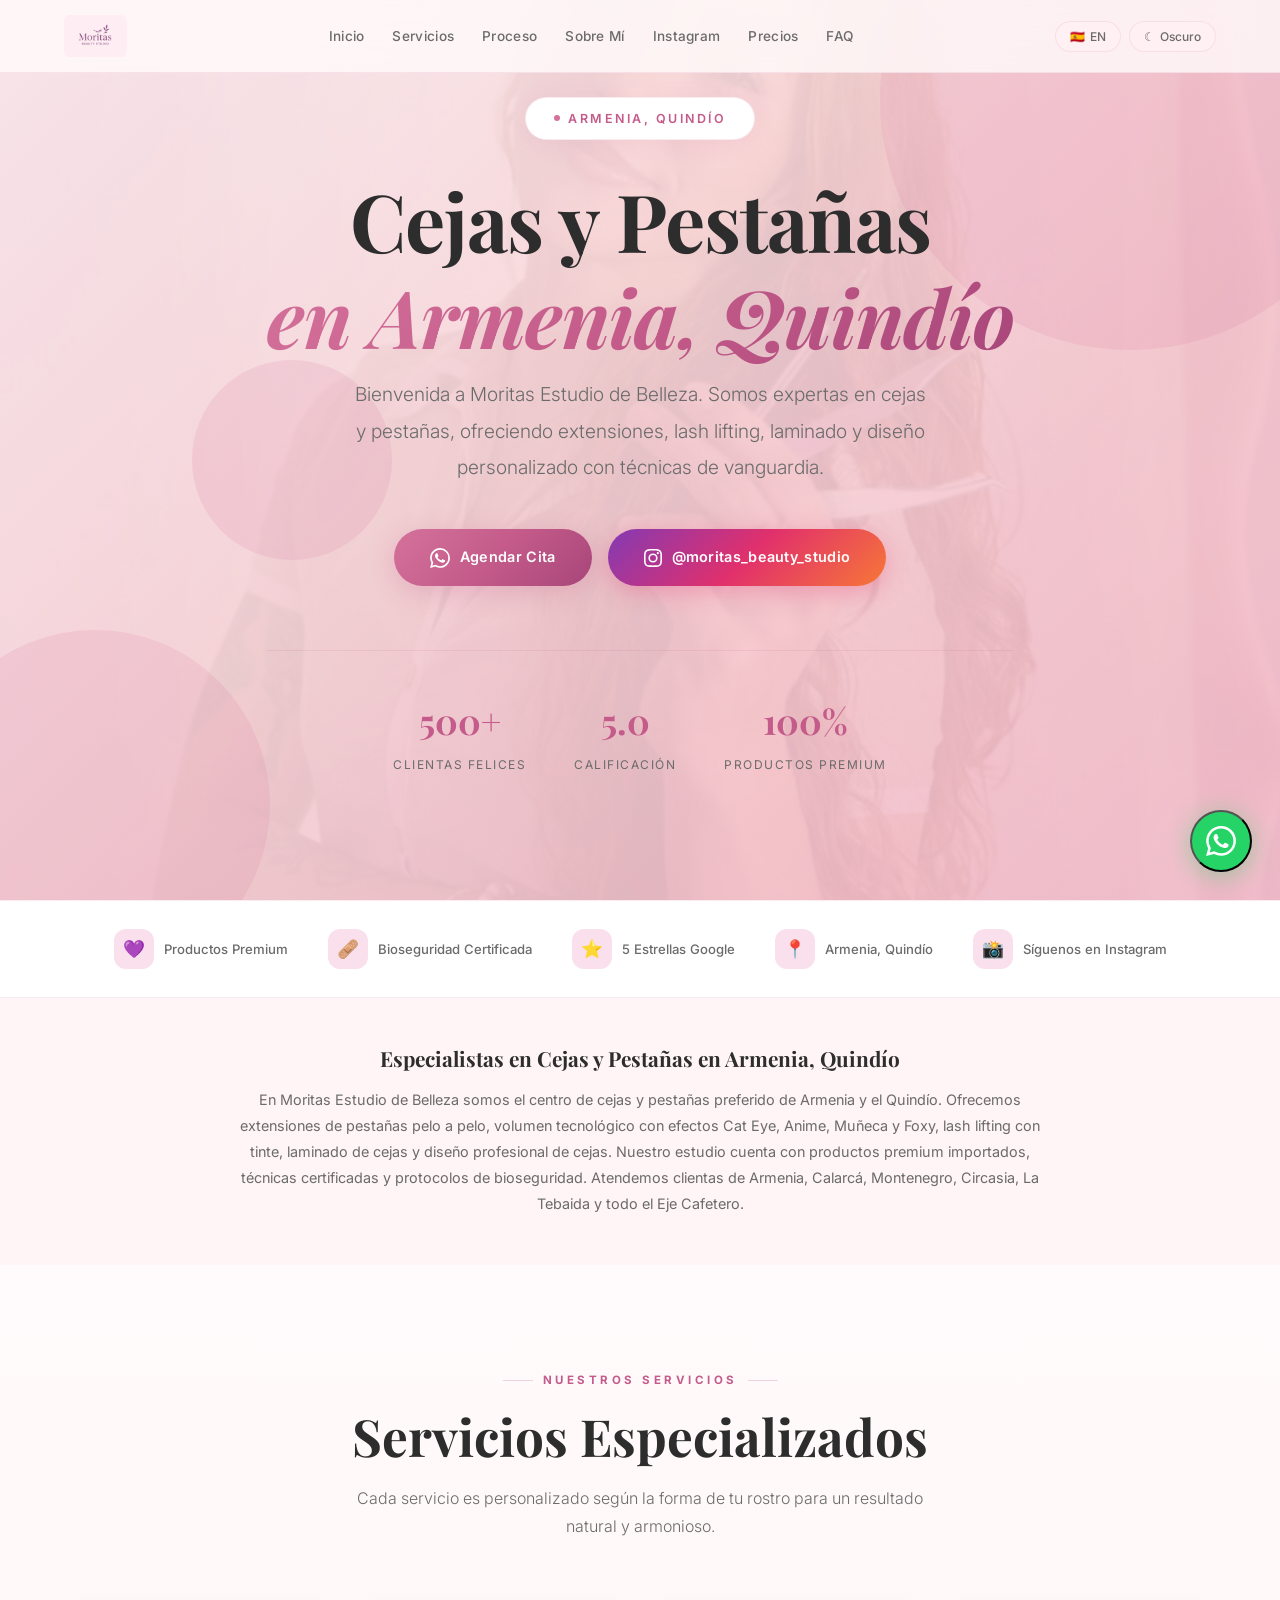
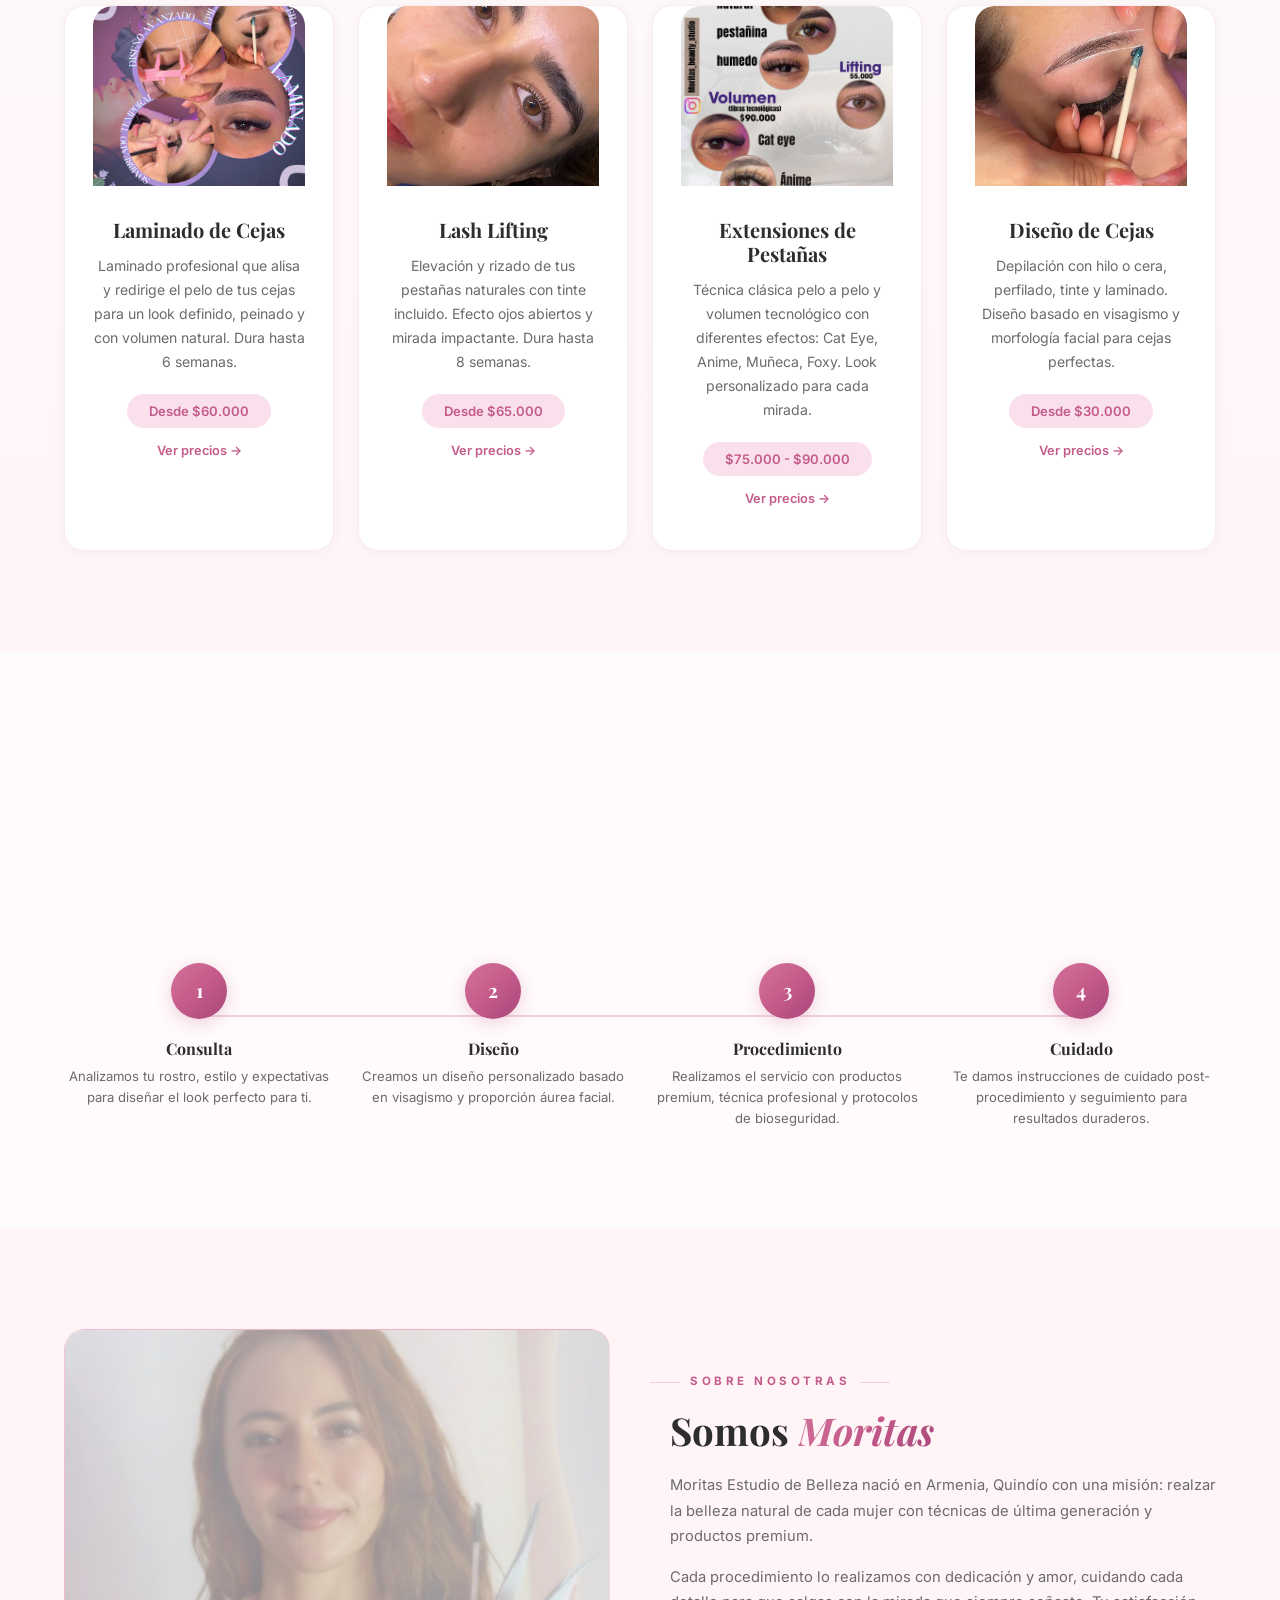
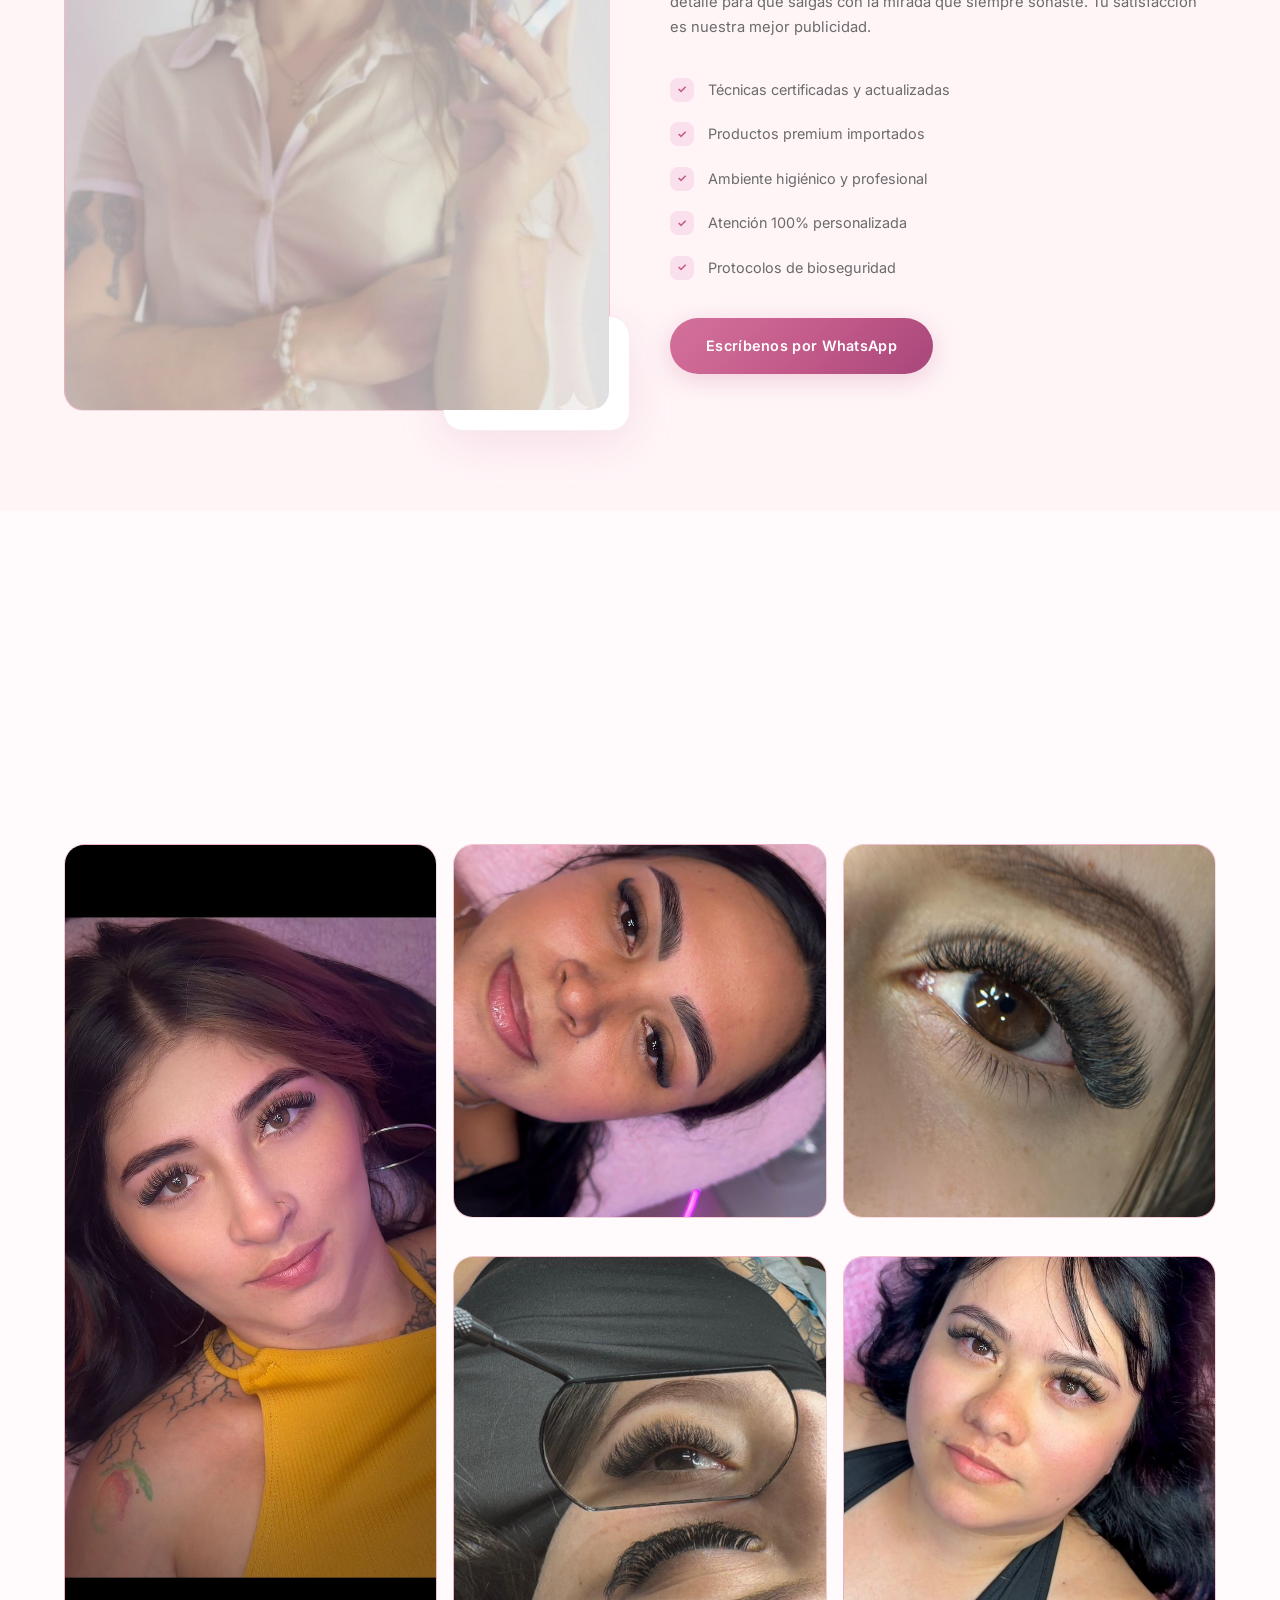
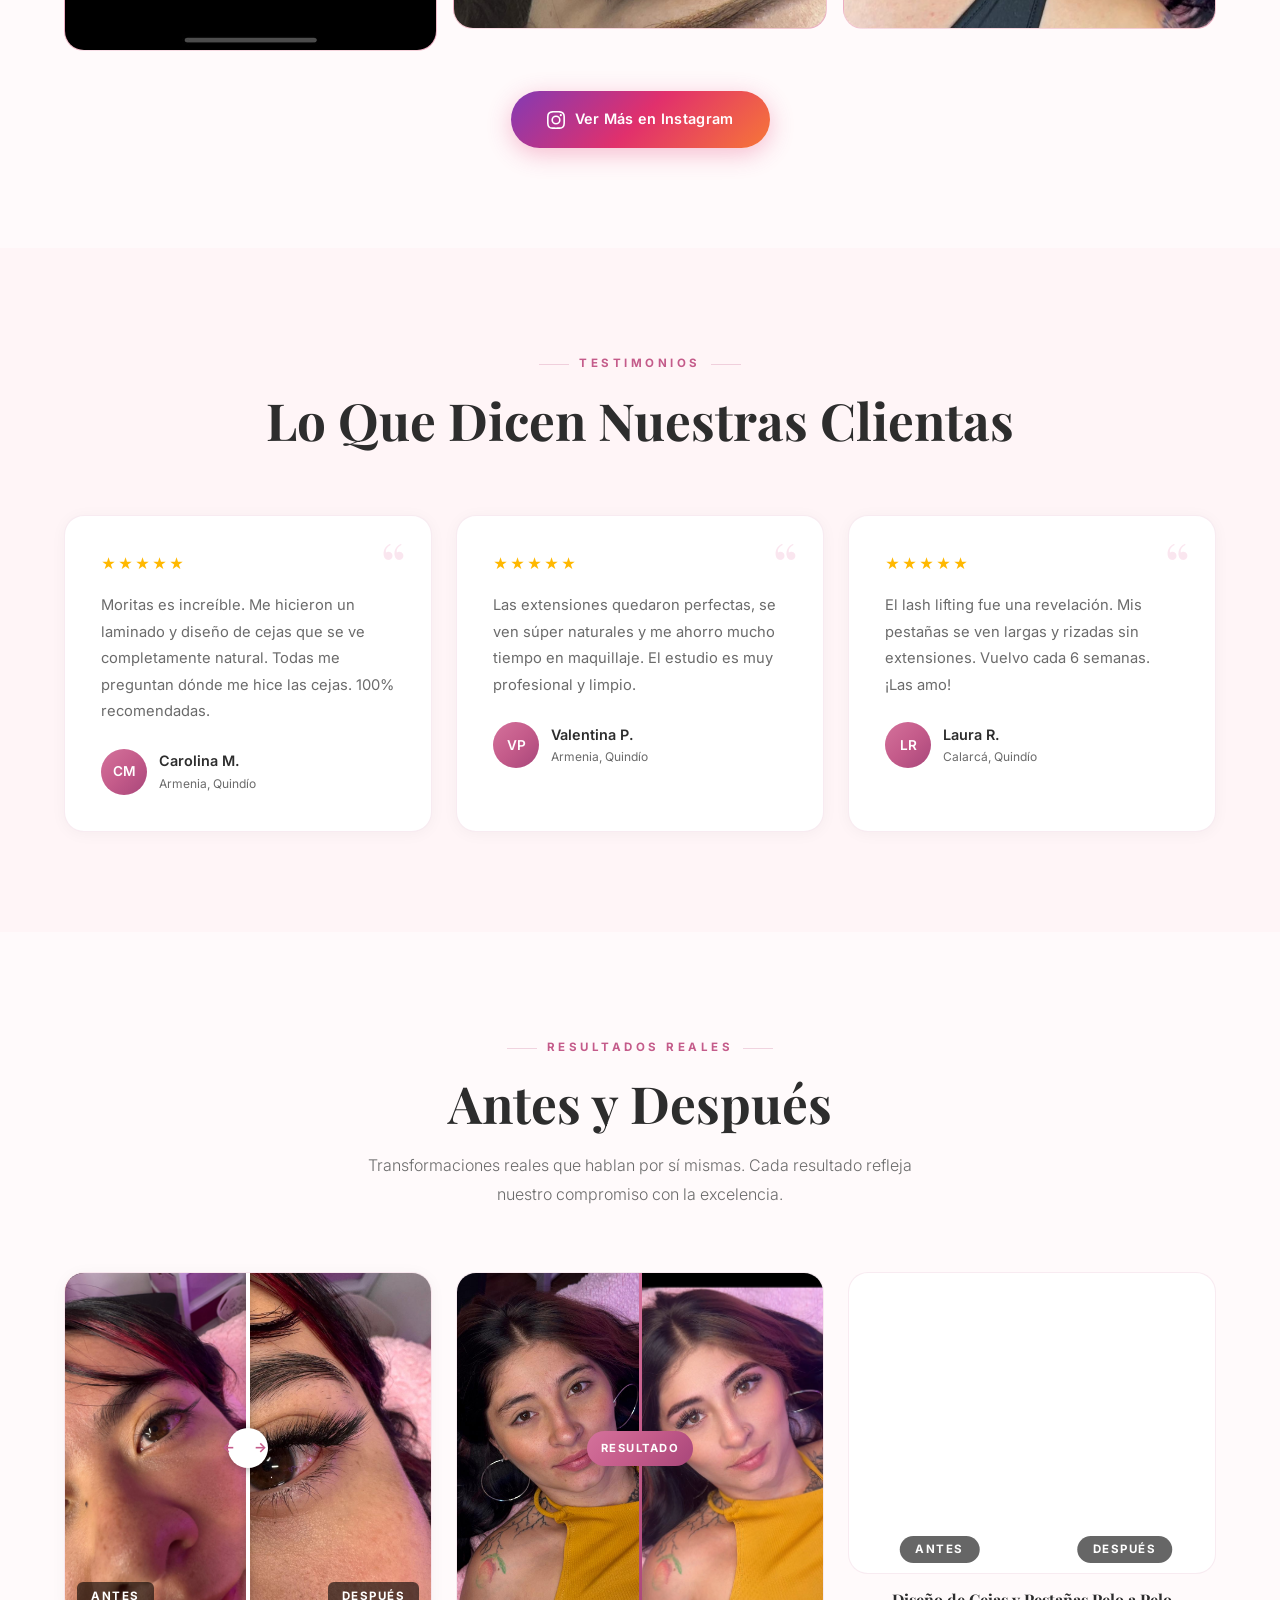
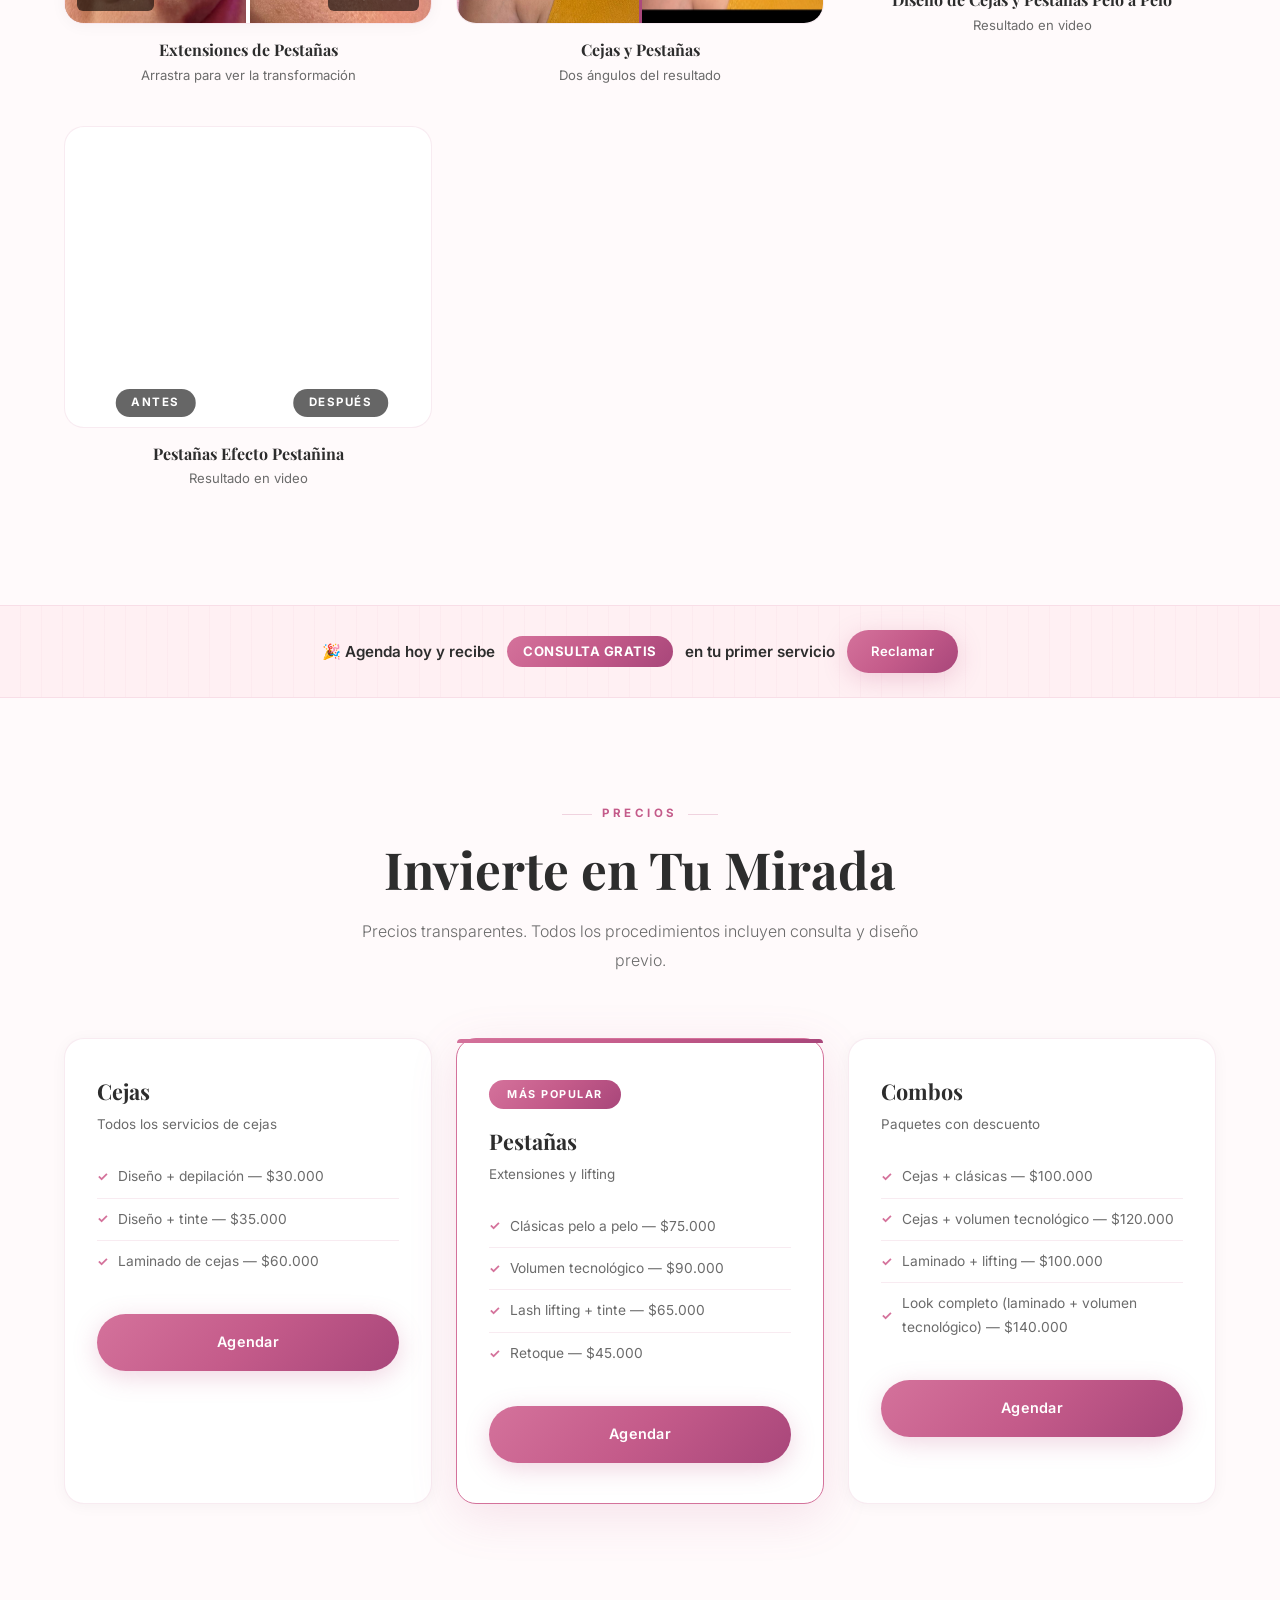
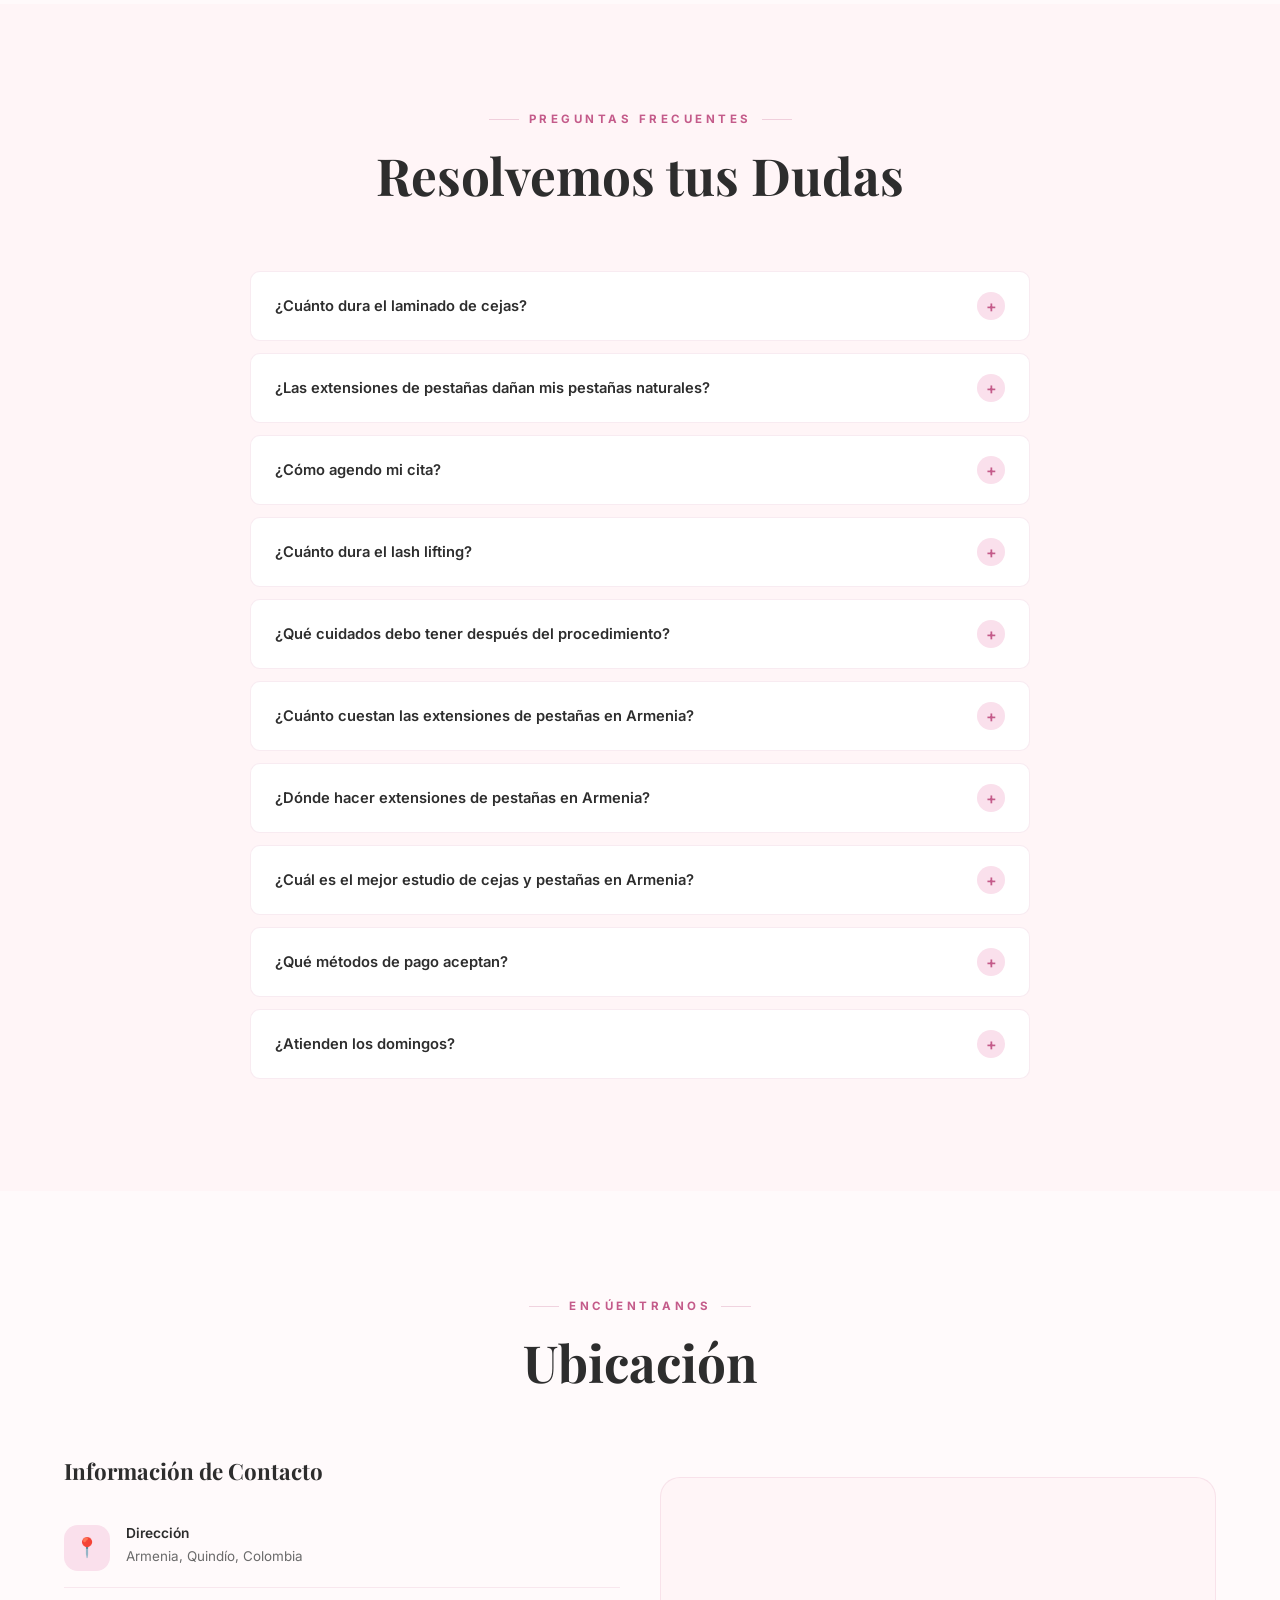
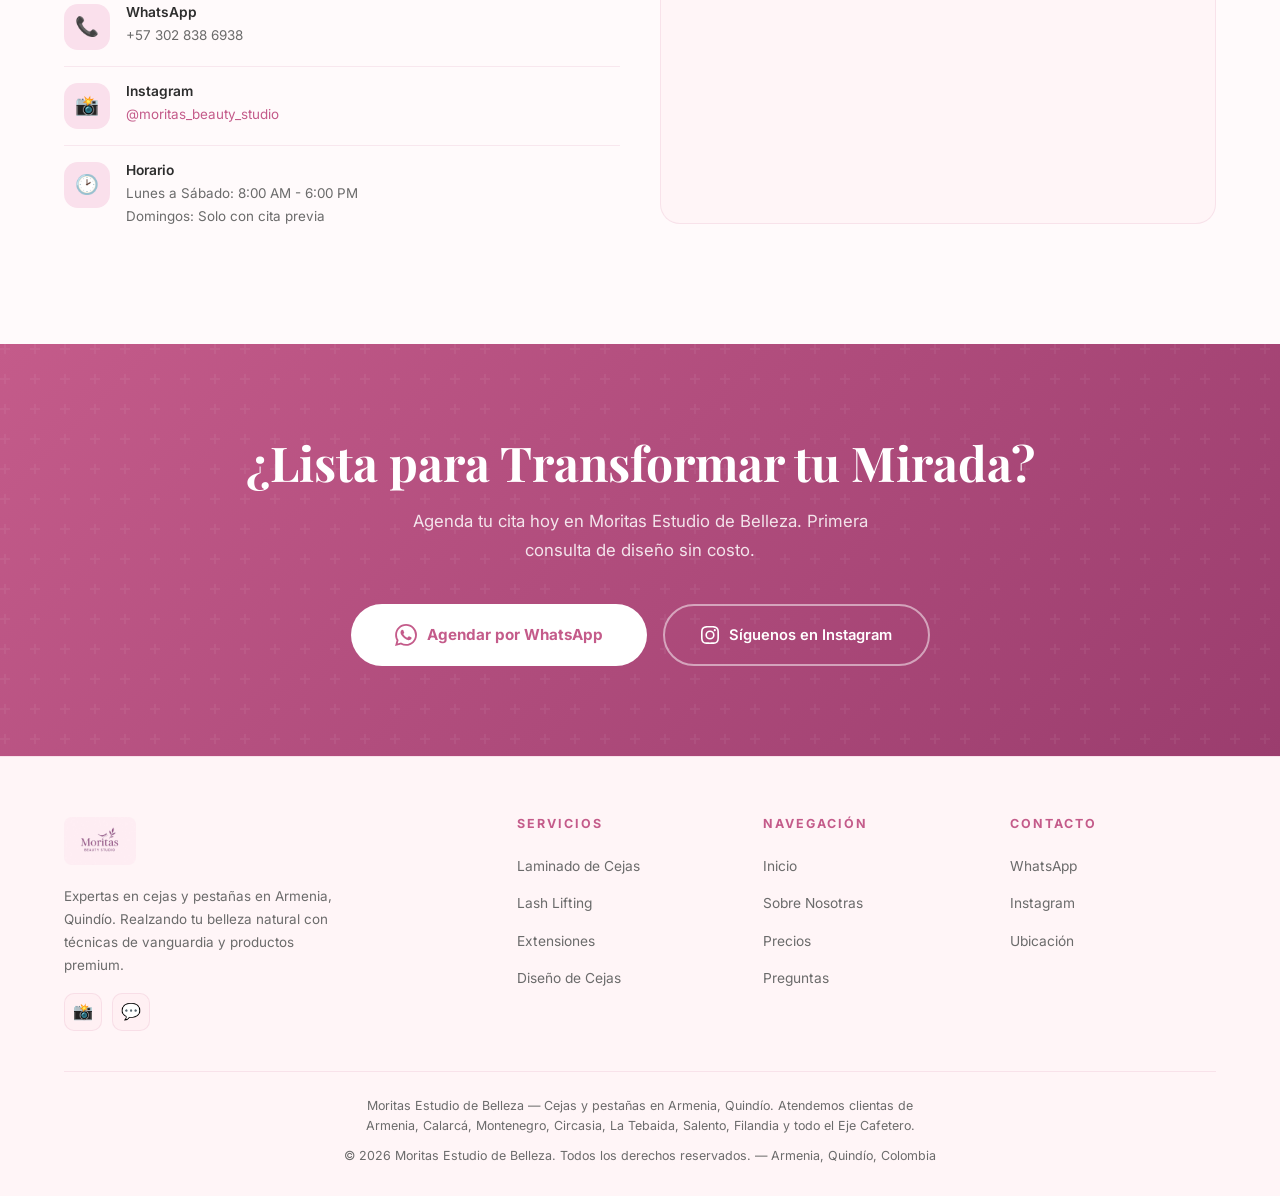
==== index.html @ f81112d2 "Full page review: fix bugs, performance and expand SEO - Fix swapped before/after alt texts on slide" ====
<!DOCTYPE html>
<html lang="es" data-theme="light">
<head>
    <meta charset="UTF-8">
    <meta name="viewport" content="width=device-width, initial-scale=1.0">
    <meta name="google-site-verification" content="nYdPh5mHNlrf-cCpG14ckpaFvFRKJRN8YDQy0dtAckk">
    <title>Cejas y Pestañas en Armenia, Quindío | Extensiones, Lash Lifting y Laminado | Moritas Estudio de Belleza</title>
    <meta name="description" content="Extensiones de pestañas pelo a pelo, volumen tecnológico, lash lifting, laminado y diseño de cejas en Armenia, Quindío. Moritas Estudio de Belleza: productos premium, bioseguridad certificada y 5 estrellas en Google. Agenda tu cita por WhatsApp +57 302 838 6938.">
    <meta name="keywords" content="moritas beauty studio, moritas estudio de belleza, moritas_beauty_studio, cejas Armenia, pestanas Armenia, laminado cejas Armenia, laminado cejas Armenia Quindio, extensiones pestanas Armenia, extensiones de pestanas Armenia Quindio, lash lifting Armenia, lash lifting Quindio, diseno de cejas Armenia, diseno cejas Quindio, laminado de cejas Armenia, volumen tecnologico Armenia, pestanas pelo a pelo Armenia, pestanas cat eye Armenia, pestanas anime Armenia, pestanas efecto pestanina Armenia, mejor centro de cejas Armenia, mejor estudio pestanas Armenia, cejas y pestanas cerca de mi Armenia, precio extensiones pestanas Armenia, precio lash lifting Armenia, pestanas naturales Armenia, depilacion cejas hilo Armenia, tinte cejas Armenia, perfilado cejas Armenia, estudio de belleza Armenia Quindio Colombia, cejas y pestanas Armenia Colombia, cejas pestanas Quindio, beauty studio Armenia Quindio, pestanas Calarca, cejas Montenegro Quindio, extensiones pestanas Eje Cafetero">
    <meta name="author" content="Moritas Estudio de Belleza">
    <meta name="robots" content="index, follow, max-snippet:-1, max-image-preview:large, max-video-preview:-1">
    <meta name="geo.region" content="CO-QUI">
    <meta name="geo.placename" content="Armenia, Quindio">
    <meta name="geo.position" content="4.5339;-75.6811">
    <meta name="ICBM" content="4.5339, -75.6811">
    <meta name="language" content="Spanish">
    <meta name="revisit-after" content="7 days">
    <meta name="rating" content="general">
    <meta name="theme-color" content="#C45B8A">
    <link rel="canonical" href="https://cejasypestanasarmenia.com/">
    <link rel="alternate" hreflang="es" href="https://cejasypestanasarmenia.com/">
    <link rel="alternate" hreflang="x-default" href="https://cejasypestanasarmenia.com/">
    <link rel="apple-touch-icon" href="images/logo.jpeg">

    <!-- Open Graph -->
    <meta property="og:title" content="Cejas y Pestañas en Armenia, Quindío | Moritas Estudio de Belleza">
    <meta property="og:description" content="Especialistas en extensiones de pestañas, lash lifting, laminado y diseño de cejas en Armenia, Quindío. Productos premium y bioseguridad certificada. Agenda tu cita hoy.">
    <meta property="og:type" content="website">
    <meta property="og:locale" content="es_CO">
    <meta property="og:locale:alternate" content="en_US">
    <meta property="og:url" content="https://cejasypestanasarmenia.com/">
    <meta property="og:site_name" content="Moritas Estudio de Belleza">
    <meta property="og:image" content="https://cejasypestanasarmenia.com/images/logo.jpeg">
    <meta property="og:image:width" content="1536">
    <meta property="og:image:height" content="1024">
    <meta property="og:image:alt" content="Moritas Estudio de Belleza - Cejas y Pestanas en Armenia Quindio">

    <!-- Twitter Card -->
    <meta name="twitter:card" content="summary_large_image">
    <meta name="twitter:title" content="Cejas y Pestañas en Armenia, Quindío | Moritas Estudio de Belleza">
    <meta name="twitter:description" content="Extensiones de pestañas, lash lifting, laminado y diseño de cejas en Armenia, Quindío.">
    <meta name="twitter:image" content="https://cejasypestanasarmenia.com/images/logo.jpeg">

    <!-- Schema.org Local Business - Enhanced -->
    <script type="application/ld+json">
    {
        "@context": "https://schema.org",
        "@type": "BeautySalon",
        "@id": "https://cejasypestanasarmenia.com/#business",
        "name": "Moritas Estudio de Belleza",
        "alternateName": "Moritas Beauty Studio",
        "description": "Especialistas en extensiones de pestanas, lash lifting, laminado y diseno de cejas en Armenia, Quindio. Productos premium y bioseguridad certificada.",
        "url": "https://cejasypestanasarmenia.com/",
        "telephone": "+573028386938",
        "image": "https://cejasypestanasarmenia.com/images/logo.jpeg",
        "address": {
            "@type": "PostalAddress",
            "addressLocality": "Armenia",
            "addressRegion": "Quindio",
            "addressCountry": "CO",
            "postalCode": "630001"
        },
        "geo": {
            "@type": "GeoCoordinates",
            "latitude": "4.5339",
            "longitude": "-75.6811"
        },
        "areaServed": [
            {"@type": "City", "name": "Armenia", "containedInPlace": {"@type": "AdministrativeArea", "name": "Quindio"}},
            {"@type": "City", "name": "Calarca"},
            {"@type": "City", "name": "Montenegro"},
            {"@type": "City", "name": "Circasia"},
            {"@type": "City", "name": "La Tebaida"},
            {"@type": "City", "name": "Salento"},
            {"@type": "City", "name": "Filandia"},
            {"@type": "City", "name": "Quimbaya"},
            {"@type": "City", "name": "Buenavista"},
            {"@type": "City", "name": "Cordoba"},
            {"@type": "City", "name": "Pereira"},
            {"@type": "AdministrativeArea", "name": "Quindio"},
            {"@type": "AdministrativeArea", "name": "Eje Cafetero"}
        ],
        "priceRange": "$$",
        "currenciesAccepted": "COP",
        "paymentAccepted": "Cash, Nequi, Daviplata, Bank Transfer",
        "openingHours": ["Mo-Sa 08:00-18:00"],
        "openingHoursSpecification": [
            {
                "@type": "OpeningHoursSpecification",
                "dayOfWeek": ["Monday","Tuesday","Wednesday","Thursday","Friday","Saturday"],
                "opens": "08:00",
                "closes": "18:00"
            },
            {
                "@type": "OpeningHoursSpecification",
                "dayOfWeek": "Sunday",
                "opens": "00:00",
                "closes": "00:00",
                "description": "Solo con cita previa"
            }
        ],
        "sameAs": [
            "https://www.instagram.com/moritas_beauty_studio",
            "https://wa.me/573028386938"
        ],
        "hasOfferCatalog": {
            "@type": "OfferCatalog",
            "name": "Servicios de Cejas y Pestanas",
            "itemListElement": [
                {
                    "@type": "Offer",
                    "itemOffered": {
                        "@type": "Service",
                        "name": "Laminado de Cejas",
                        "description": "Laminado profesional de cejas para un look definido y natural"
                    },
                    "priceCurrency": "COP",
                    "price": "60000"
                },
                {
                    "@type": "Offer",
                    "itemOffered": {
                        "@type": "Service",
                        "name": "Extensiones de Pestanas Clasicas",
                        "description": "Extensiones pelo a pelo tecnica clasica"
                    },
                    "priceCurrency": "COP",
                    "price": "75000"
                },
                {
                    "@type": "Offer",
                    "itemOffered": {
                        "@type": "Service",
                        "name": "Lash Lifting",
                        "description": "Elevacion y rizado de pestanas naturales con tinte incluido"
                    },
                    "priceCurrency": "COP",
                    "price": "65000"
                },
                {
                    "@type": "Offer",
                    "itemOffered": {
                        "@type": "Service",
                        "name": "Diseno de Cejas",
                        "description": "Depilacion, perfilado, tinte y laminado de cejas"
                    },
                    "priceCurrency": "COP",
                    "price": "30000"
                },
                {
                    "@type": "Offer",
                    "itemOffered": {
                        "@type": "Service",
                        "name": "Volumen Tecnologico",
                        "description": "Extensiones de pestanas con fibras tecnologicas, efectos Cat Eye, Anime, Muneca, Foxy"
                    },
                    "priceCurrency": "COP",
                    "price": "90000"
                }
            ]
        },
        "aggregateRating": {
            "@type": "AggregateRating",
            "ratingValue": "5.0",
            "bestRating": "5",
            "worstRating": "1",
            "ratingCount": "87"
        },
        "review": [
            {
                "@type": "Review",
                "author": {"@type": "Person", "name": "Carolina M."},
                "reviewRating": {"@type": "Rating", "ratingValue": "5", "bestRating": "5"},
                "reviewBody": "Moritas es increible. Me hicieron un laminado y diseno de cejas que se ve completamente natural. Todas me preguntan donde me hice las cejas. 100% recomendadas.",
                "datePublished": "2026-03-15"
            },
            {
                "@type": "Review",
                "author": {"@type": "Person", "name": "Valentina P."},
                "reviewRating": {"@type": "Rating", "ratingValue": "5", "bestRating": "5"},
                "reviewBody": "Las extensiones quedaron perfectas, se ven super naturales y me ahorro mucho tiempo en maquillaje. El estudio es muy profesional y limpio.",
                "datePublished": "2026-03-02"
            },
            {
                "@type": "Review",
                "author": {"@type": "Person", "name": "Laura R."},
                "reviewRating": {"@type": "Rating", "ratingValue": "5", "bestRating": "5"},
                "reviewBody": "El lash lifting fue una revelacion. Mis pestanas se ven largas y rizadas sin extensiones. Vuelvo cada 6 semanas. Las amo!",
                "datePublished": "2026-02-20"
            }
        ]
    }
    </script>

    <!-- FAQ Schema -->
    <script type="application/ld+json">
    {
        "@context": "https://schema.org",
        "@type": "FAQPage",
        "mainEntity": [
            {
                "@type": "Question",
                "name": "Cuanto dura el laminado de cejas?",
                "acceptedAnswer": {
                    "@type": "Answer",
                    "text": "El laminado de cejas dura entre 4 y 6 semanas dependiendo de tu tipo de piel y cuidados. Es ideal para lograr cejas definidas, peinadas y con volumen natural."
                }
            },
            {
                "@type": "Question",
                "name": "Las extensiones de pestanas danan mis pestanas naturales?",
                "acceptedAnswer": {
                    "@type": "Answer",
                    "text": "No, cuando son aplicadas por una profesional con la tecnica correcta y productos de calidad, las extensiones no danan tus pestanas naturales. En Moritas usamos adhesivos premium y fibras livianas."
                }
            },
            {
                "@type": "Question",
                "name": "Como agendo mi cita en Moritas Estudio de Belleza?",
                "acceptedAnswer": {
                    "@type": "Answer",
                    "text": "Puedes agendar tu cita escribiendonos por WhatsApp al +57 302 838 6938 o a traves de nuestro Instagram @moritas_beauty_studio. Respondemos rapidamente y te confirmamos disponibilidad."
                }
            },
            {
                "@type": "Question",
                "name": "Cuanto dura el lash lifting?",
                "acceptedAnswer": {
                    "@type": "Answer",
                    "text": "El lash lifting dura entre 6 y 8 semanas. Es ideal si prefieres un look natural sin extensiones. Incluye tinte de pestanas para un resultado mas impactante."
                }
            },
            {
                "@type": "Question",
                "name": "Que cuidados debo tener despues del procedimiento?",
                "acceptedAnswer": {
                    "@type": "Answer",
                    "text": "Despues de cada procedimiento te entregamos instrucciones detalladas de cuidado. En general: evitar mojar la zona las primeras 24-48 horas, no frotar y usar los productos que te recomendamos."
                }
            },
            {
                "@type": "Question",
                "name": "Cuanto cuestan las extensiones de pestanas en Armenia Quindio?",
                "acceptedAnswer": {
                    "@type": "Answer",
                    "text": "En Moritas Estudio de Belleza las extensiones clasicas pelo a pelo cuestan $75.000 COP, el volumen tecnologico $90.000 COP y el lash lifting $65.000 COP. Retoques desde $45.000 COP. Diferentes efectos disponibles: Cat Eye, Anime, Muneca, Foxy. Todos los precios incluyen consulta previa."
                }
            },
            {
                "@type": "Question",
                "name": "Donde hacer extensiones de pestanas en Armenia Quindio?",
                "acceptedAnswer": {
                    "@type": "Answer",
                    "text": "Moritas Estudio de Belleza es el centro especializado en extensiones de pestanas y cejas en Armenia, Quindio. Contamos con tecnicas certificadas, productos premium importados y protocolos de bioseguridad. Agenda tu cita por WhatsApp al +57 302 838 6938."
                }
            },
            {
                "@type": "Question",
                "name": "Cual es el mejor estudio de cejas y pestanas en Armenia?",
                "acceptedAnswer": {
                    "@type": "Answer",
                    "text": "Moritas Estudio de Belleza es reconocido como el mejor centro de cejas y pestanas en Armenia, Quindio, con calificacion de 5 estrellas en Google y mas de 500 procedimientos realizados. Atendemos clientas de Armenia, Calarca, Montenegro, Circasia, La Tebaida y todo el Eje Cafetero."
                }
            },
            {
                "@type": "Question",
                "name": "Que metodos de pago aceptan en Moritas Estudio de Belleza?",
                "acceptedAnswer": {
                    "@type": "Answer",
                    "text": "En Moritas Estudio de Belleza en Armenia aceptamos efectivo, Nequi, Daviplata y transferencia bancaria. Todos los servicios incluyen consulta y diseno previo sin costo adicional."
                }
            },
            {
                "@type": "Question",
                "name": "Atienden los domingos en Moritas Armenia?",
                "acceptedAnswer": {
                    "@type": "Answer",
                    "text": "Nuestro horario regular es de lunes a sabado de 8:00 AM a 6:00 PM. Los domingos atendemos solo con cita previa. Escribenos por WhatsApp al +57 302 838 6938 para confirmar disponibilidad."
                }
            }
        ]
    }
    </script>

    <!-- Breadcrumb Schema -->
    <script type="application/ld+json">
    {
        "@context": "https://schema.org",
        "@type": "BreadcrumbList",
        "itemListElement": [
            {"@type": "ListItem", "position": 1, "name": "Inicio", "item": "https://cejasypestanasarmenia.com/"},
            {"@type": "ListItem", "position": 2, "name": "Servicios de Cejas y Pestanas en Armenia", "item": "https://cejasypestanasarmenia.com/#servicios"},
            {"@type": "ListItem", "position": 3, "name": "Precios Extensiones y Cejas Armenia", "item": "https://cejasypestanasarmenia.com/#precios"},
            {"@type": "ListItem", "position": 4, "name": "Ubicacion Moritas Armenia Quindio", "item": "https://cejasypestanasarmenia.com/#ubicacion"}
        ]
    }
    </script>

    <!-- WebSite Schema for Sitelinks Search -->
    <script type="application/ld+json">
    {
        "@context": "https://schema.org",
        "@type": "WebSite",
        "name": "Moritas Estudio de Belleza",
        "alternateName": ["Moritas Beauty Studio", "Moritas Cejas y Pestanas Armenia"],
        "url": "https://cejasypestanasarmenia.com/",
        "description": "Moritas Estudio de Belleza: el mejor centro especializado en cejas y pestanas de Armenia, Quindio. Extensiones, lash lifting, laminado, diseno de cejas.",
        "inLanguage": ["es", "en"]
    }
    </script>

    <!-- Service Schema - Individual Services for Rich Results -->
    <script type="application/ld+json">
    [{
        "@context": "https://schema.org",
        "@type": "Service",
        "serviceType": "Laminado de cejas",
        "name": "Laminado de Cejas en Armenia Quindio",
        "description": "Servicio profesional de laminado de cejas en Armenia, Quindio. Cejas definidas, peinadas y con volumen natural. Resultados que duran hasta 6 semanas.",
        "provider": {"@type": "BeautySalon", "name": "Moritas Estudio de Belleza", "url": "https://cejasypestanasarmenia.com/"},
        "areaServed": {"@type": "City", "name": "Armenia", "containedInPlace": {"@type": "AdministrativeArea", "name": "Quindio, Colombia"}},
        "offers": {"@type": "Offer", "price": "60000", "priceCurrency": "COP", "availability": "https://schema.org/InStock"}
    },
    {
        "@context": "https://schema.org",
        "@type": "Service",
        "serviceType": "Extensiones de pestanas",
        "name": "Extensiones de Pestanas en Armenia Quindio",
        "description": "Extensiones de pestanas profesionales en Armenia: clasicas pelo a pelo y volumen tecnologico con efectos Cat Eye, Anime, Muneca, Foxy. Looks personalizados.",
        "provider": {"@type": "BeautySalon", "name": "Moritas Estudio de Belleza", "url": "https://cejasypestanasarmenia.com/"},
        "areaServed": {"@type": "City", "name": "Armenia", "containedInPlace": {"@type": "AdministrativeArea", "name": "Quindio, Colombia"}},
        "offers": {"@type": "AggregateOffer", "lowPrice": "75000", "highPrice": "90000", "priceCurrency": "COP", "availability": "https://schema.org/InStock"}
    },
    {
        "@context": "https://schema.org",
        "@type": "Service",
        "serviceType": "Lash Lifting",
        "name": "Lash Lifting y Tinte de Pestanas en Armenia Quindio",
        "description": "Lash lifting profesional con tinte incluido en Armenia, Quindio. Elevacion y rizado de pestanas naturales. Efecto ojos abiertos que dura hasta 8 semanas.",
        "provider": {"@type": "BeautySalon", "name": "Moritas Estudio de Belleza", "url": "https://cejasypestanasarmenia.com/"},
        "areaServed": {"@type": "City", "name": "Armenia", "containedInPlace": {"@type": "AdministrativeArea", "name": "Quindio, Colombia"}},
        "offers": {"@type": "Offer", "price": "65000", "priceCurrency": "COP", "availability": "https://schema.org/InStock"}
    },
    {
        "@context": "https://schema.org",
        "@type": "Service",
        "serviceType": "Diseno de cejas",
        "name": "Diseno y Laminado de Cejas en Armenia Quindio",
        "description": "Diseno profesional de cejas en Armenia: depilacion con hilo o cera, perfilado, tinte y laminado. Tecnica de visagismo y morfologia facial para cejas perfectas.",
        "provider": {"@type": "BeautySalon", "name": "Moritas Estudio de Belleza", "url": "https://cejasypestanasarmenia.com/"},
        "areaServed": {"@type": "City", "name": "Armenia", "containedInPlace": {"@type": "AdministrativeArea", "name": "Quindio, Colombia"}},
        "offers": {"@type": "Offer", "price": "30000", "priceCurrency": "COP", "availability": "https://schema.org/InStock"}
    }]
    </script>

    <!-- Google Fonts -->
    <link rel="preconnect" href="https://fonts.googleapis.com">
    <link rel="preconnect" href="https://fonts.gstatic.com" crossorigin>
    <link href="https://fonts.googleapis.com/css2?family=Playfair+Display:ital,wght@0,400;0,500;0,600;0,700;1,400;1,500&family=Inter:wght@300;400;500;600;700&display=swap" rel="stylesheet">

    <!-- Favicon SVG - Cat Logo -->
    <link rel="icon" href="data:image/svg+xml,%3Csvg xmlns='http://www.w3.org/2000/svg' viewBox='0 0 100 100'%3E%3Cpath d='M15 75 Q15 35 30 20 L35 5 Q38 15 40 20 Q50 12 60 20 Q62 15 65 5 L70 20 Q85 35 85 75 Q85 95 50 95 Q15 95 15 75Z' fill='%23C45B8A'/%3E%3Cellipse cx='37' cy='52' rx='8' ry='9' fill='white'/%3E%3Cellipse cx='63' cy='52' rx='8' ry='9' fill='white'/%3E%3Cellipse cx='38' cy='52' rx='4' ry='5.5' fill='%231a1118'/%3E%3Cellipse cx='64' cy='52' rx='4' ry='5.5' fill='%231a1118'/%3E%3Cpath d='M46 65 Q50 70 54 65' stroke='%231a1118' stroke-width='2' fill='none' stroke-linecap='round'/%3E%3Cellipse cx='50' cy='63' rx='3' ry='2' fill='%23FFB0C8'/%3E%3Cpath d='M22 49 Q28 44 30 48' stroke='%23C45B8A' stroke-width='1.5' fill='none'/%3E%3Cpath d='M20 54 Q28 50 30 53' stroke='%23C45B8A' stroke-width='1.5' fill='none'/%3E%3Cpath d='M78 49 Q72 44 70 48' stroke='%23C45B8A' stroke-width='1.5' fill='none'/%3E%3Cpath d='M80 54 Q72 50 70 53' stroke='%23C45B8A' stroke-width='1.5' fill='none'/%3E%3Cpath d='M24 42 Q29 36 33 46' stroke='%23222' stroke-width='2.5' fill='none' stroke-linecap='round'/%3E%3Cpath d='M21 38 Q28 33 32 43' stroke='%23222' stroke-width='2' fill='none' stroke-linecap='round'/%3E%3Cpath d='M27 45 Q30 39 35 48' stroke='%23222' stroke-width='2' fill='none' stroke-linecap='round'/%3E%3Cpath d='M76 42 Q71 36 67 46' stroke='%23222' stroke-width='2.5' fill='none' stroke-linecap='round'/%3E%3Cpath d='M79 38 Q72 33 68 43' stroke='%23222' stroke-width='2' fill='none' stroke-linecap='round'/%3E%3Cpath d='M73 45 Q70 39 65 48' stroke='%23222' stroke-width='2' fill='none' stroke-linecap='round'/%3E%3C/svg%3E">

    <style>
        :root {
            --bg-primary: #FFFAFB;
            --bg-secondary: #FFF5F7;
            --bg-card: #FFFFFF;
            --bg-accent: #FFF0F3;
            --text-primary: #2D2D2D;
            --text-secondary: #6B6B6B;
            --text-accent: #C45B8A;
            --accent: #D4729B;
            --accent-hover: #C45B8A;
            --accent-light: #FAE0EC;
            --accent-glow: rgba(196, 91, 138, 0.25);
            --border: rgba(196, 91, 138, 0.12);
            --border-strong: rgba(196, 91, 138, 0.25);
            --shadow: 0 4px 24px rgba(196, 91, 138, 0.08);
            --shadow-hover: 0 12px 48px rgba(196, 91, 138, 0.15);
            --shadow-card: 0 2px 16px rgba(0,0,0,0.04);
            --gradient-hero: linear-gradient(135deg, #FFF0F3 0%, #FADADD 40%, #F5C6D0 70%, #F0B8C8 100%);
            --gradient-accent: linear-gradient(135deg, #D4729B 0%, #C45B8A 50%, #A8467A 100%);
            --gradient-soft: linear-gradient(180deg, #FFFAFB 0%, #FFF5F7 100%);
            --gradient-cta: linear-gradient(135deg, #C45B8A 0%, #9B3D6E 100%);
            --overlay: rgba(255, 250, 251, 0.95);
            --nav-bg: rgba(255, 250, 251, 0.82);
            --whatsapp: #25D366;
            --star: #FFB800;
            --white: #FFFFFF;
            --font-heading: 'Playfair Display', Georgia, serif;
            --font-body: 'Inter', -apple-system, sans-serif;
            --radius: 20px;
            --radius-sm: 10px;
            --transition: all 0.35s cubic-bezier(0.4, 0, 0.2, 1);
        }

        [data-theme="dark"] {
            --bg-primary: #140E14;
            --bg-secondary: #1C141C;
            --bg-card: #241A24;
            --bg-accent: #2E1E2E;
            --text-primary: #F5E6EE;
            --text-secondary: #B8A0AE;
            --text-accent: #E899C0;
            --accent: #E899C0;
            --accent-hover: #F0AAD0;
            --accent-light: #3D2838;
            --accent-glow: rgba(232, 153, 192, 0.2);
            --border: rgba(232, 153, 192, 0.1);
            --border-strong: rgba(232, 153, 192, 0.22);
            --shadow: 0 4px 24px rgba(0, 0, 0, 0.35);
            --shadow-hover: 0 12px 48px rgba(0, 0, 0, 0.45);
            --shadow-card: 0 2px 16px rgba(0,0,0,0.25);
            --gradient-hero: linear-gradient(135deg, #140E14 0%, #1C141C 40%, #241A24 70%, #2E1E2E 100%);
            --gradient-accent: linear-gradient(135deg, #D4729B 0%, #C45B8A 50%, #A8467A 100%);
            --gradient-soft: linear-gradient(180deg, #140E14 0%, #1C141C 100%);
            --gradient-cta: linear-gradient(135deg, #C45B8A 0%, #9B3D6E 100%);
            --overlay: rgba(20, 14, 20, 0.95);
            --nav-bg: rgba(20, 14, 20, 0.88);
        }

        *, *::before, *::after { margin: 0; padding: 0; box-sizing: border-box; }

        html { scroll-behavior: smooth; scroll-padding-top: 80px; }

        body {
            font-family: var(--font-body);
            background: var(--bg-primary);
            color: var(--text-primary);
            line-height: 1.7;
            transition: background 0.5s ease, color 0.3s ease;
            overflow-x: hidden;
        }

        h1, h2, h3, h4 { font-family: var(--font-heading); line-height: 1.2; }
        a { text-decoration: none; color: inherit; }
        img { max-width: 100%; height: auto; }
        .container { max-width: 1200px; margin: 0 auto; padding: 0 24px; }

        /* ============ PARTICLES ============ */
        #particles-canvas {
            position: fixed;
            top: 0; left: 0;
            width: 100%; height: 100%;
            pointer-events: none;
            z-index: 0;
            opacity: 0.4;
        }

        [data-theme="dark"] #particles-canvas { opacity: 0.25; }

        /* ============ NAVBAR ============ */
        .navbar {
            position: fixed; top: 0; left: 0; right: 0; z-index: 1000;
            background: var(--nav-bg);
            backdrop-filter: blur(24px); -webkit-backdrop-filter: blur(24px);
            border-bottom: 1px solid var(--border);
            transition: var(--transition);
        }

        .navbar.scrolled { box-shadow: var(--shadow); }

        .navbar .container {
            display: flex; align-items: center; justify-content: space-between; height: 72px;
        }

        .nav-logo {
            display: flex; align-items: center;
        }

        .nav-logo-img {
            height: 42px; width: auto; object-fit: contain;
            border-radius: 6px;
        }

        .nav-links { display: flex; list-style: none; gap: 28px; align-items: center; }

        .nav-links a {
            font-size: 0.85rem; font-weight: 500; color: var(--text-secondary);
            transition: var(--transition); position: relative; letter-spacing: 0.3px;
        }

        .nav-links a:hover { color: var(--text-accent); }

        .nav-links a::after {
            content: ''; position: absolute; bottom: -4px; left: 50%; width: 0; height: 2px;
            background: var(--gradient-accent); transition: var(--transition); border-radius: 2px;
            transform: translateX(-50%);
        }

        .nav-links a:hover::after { width: 100%; }

        .nav-controls { display: flex; align-items: center; gap: 8px; }

        .nav-toggle-btn {
            background: var(--bg-accent); border: 1px solid var(--border); border-radius: 50px;
            padding: 7px 14px; cursor: pointer; font-size: 0.75rem; font-weight: 500;
            color: var(--text-secondary); transition: var(--transition); font-family: var(--font-body);
            display: flex; align-items: center; gap: 5px;
        }

        .nav-toggle-btn:hover { border-color: var(--border-strong); color: var(--text-accent); background: var(--accent-light); }

        .mobile-menu-btn { display: none; background: none; border: none; cursor: pointer; padding: 8px; }

        .mobile-menu-btn span {
            display: block; width: 22px; height: 2px; background: var(--text-primary);
            margin: 5px 0; transition: var(--transition); border-radius: 2px;
        }

        .mobile-menu-btn.active span:nth-child(1) { transform: rotate(45deg) translate(5px, 5px); }
        .mobile-menu-btn.active span:nth-child(2) { opacity: 0; }
        .mobile-menu-btn.active span:nth-child(3) { transform: rotate(-45deg) translate(5px, -5px); }

        .mobile-menu {
            display: none; position: fixed; top: 72px; left: 0; right: 0; bottom: 0;
            background: var(--overlay); backdrop-filter: blur(24px); z-index: 999; padding: 40px 24px;
        }

        .mobile-menu.active {
            display: flex; flex-direction: column; align-items: center; gap: 20px;
            animation: fadeIn 0.3s ease;
        }

        .mobile-menu a { font-size: 1.15rem; font-weight: 500; color: var(--text-primary); padding: 12px 0; }

        .mobile-controls { display: flex; gap: 12px; margin-top: 20px; }

        /* ============ HERO ============ */
        .hero {
            min-height: 100vh; display: flex; align-items: center; justify-content: center;
            position: relative; background: var(--gradient-hero); overflow: hidden; padding-top: 72px;
        }

        .hero-bg-image {
            position: absolute; inset: 0; z-index: 0;
            background: url('images/hero-bg.jpeg') center/cover no-repeat;
            opacity: 0.08;
        }

        [data-theme="dark"] .hero-bg-image { opacity: 0.04; }

        .hero-bg-shapes {
            position: absolute; inset: 0; overflow: hidden; z-index: 0;
        }

        .hero-shape {
            position: absolute; border-radius: 50%; opacity: 0.15;
            background: var(--accent);
        }

        .hero-shape:nth-child(1) {
            width: 500px; height: 500px; top: -150px; right: -100px;
            animation: morphFloat 12s ease-in-out infinite;
        }

        .hero-shape:nth-child(2) {
            width: 350px; height: 350px; bottom: -80px; left: -80px;
            animation: morphFloat 15s ease-in-out infinite reverse;
        }

        .hero-shape:nth-child(3) {
            width: 200px; height: 200px; top: 40%; left: 15%;
            animation: morphFloat 10s ease-in-out infinite 2s;
        }

        @keyframes morphFloat {
            0%, 100% { transform: translate(0, 0) scale(1) rotate(0deg); border-radius: 50%; }
            25% { transform: translate(30px, -40px) scale(1.1) rotate(5deg); border-radius: 40% 60% 50% 50%; }
            50% { transform: translate(-20px, 20px) scale(0.95) rotate(-5deg); border-radius: 50% 40% 60% 50%; }
            75% { transform: translate(15px, 30px) scale(1.05) rotate(3deg); border-radius: 60% 50% 40% 50%; }
        }

        .hero-content {
            text-align: center; position: relative; z-index: 2; max-width: 820px; padding: 0 24px;
        }

        .hero-badge {
            display: inline-flex; align-items: center; gap: 8px;
            background: var(--bg-card); border: 1px solid var(--border); border-radius: 50px;
            padding: 10px 28px; font-size: 0.78rem; font-weight: 600; color: var(--text-accent);
            margin-bottom: 32px; letter-spacing: 2.5px; text-transform: uppercase;
            box-shadow: var(--shadow); animation: fadeInDown 0.8s ease;
        }

        .hero-badge .badge-dot {
            width: 6px; height: 6px; background: var(--accent);
            border-radius: 50%; animation: blink 2s infinite;
        }

        @keyframes blink { 0%, 100% { opacity: 1; } 50% { opacity: 0.3; } }

        .hero h1 {
            font-size: clamp(2.8rem, 6.5vw, 5rem); font-weight: 700;
            margin-bottom: 12px; color: var(--text-primary);
            letter-spacing: -1px; animation: fadeInUp 0.8s ease 0.2s both;
        }

        .hero h1 em {
            color: var(--text-accent); font-style: italic;
            background: var(--gradient-accent); -webkit-background-clip: text;
            -webkit-text-fill-color: transparent; background-clip: text;
        }

        .hero-subtitle {
            font-size: clamp(1rem, 2vw, 1.2rem); color: var(--text-secondary);
            margin-bottom: 44px; font-weight: 300; max-width: 580px;
            margin-left: auto; margin-right: auto; line-height: 1.9;
            animation: fadeInUp 0.8s ease 0.4s both;
        }

        .hero-buttons {
            display: flex; gap: 16px; justify-content: center; flex-wrap: wrap;
            animation: fadeInUp 0.8s ease 0.6s both;
        }

        .btn {
            display: inline-flex; align-items: center; gap: 10px;
            padding: 16px 36px; border-radius: 50px; font-size: 0.9rem;
            font-weight: 600; cursor: pointer; transition: var(--transition);
            border: none; font-family: var(--font-body); letter-spacing: 0.3px;
        }

        .btn-primary {
            background: var(--gradient-accent); color: var(--white);
            box-shadow: 0 6px 24px var(--accent-glow);
        }

        .btn-primary:hover { transform: translateY(-3px) scale(1.02); box-shadow: 0 10px 36px var(--accent-glow); }

        .btn-secondary {
            background: var(--bg-card); color: var(--text-accent);
            border: 1.5px solid var(--border-strong);
        }

        .btn-secondary:hover { background: var(--accent-light); transform: translateY(-3px); }

        .btn-instagram {
            background: linear-gradient(135deg, #833AB4 0%, #E1306C 50%, #F77737 100%);
            color: var(--white); box-shadow: 0 6px 24px rgba(225, 48, 108, 0.3);
        }

        .btn-instagram:hover { transform: translateY(-3px) scale(1.02); box-shadow: 0 10px 36px rgba(225, 48, 108, 0.4); }

        .hero-stats {
            display: flex; justify-content: center; gap: 48px;
            margin-top: 64px; padding-top: 40px; border-top: 1px solid var(--border);
            animation: fadeInUp 0.8s ease 0.8s both;
        }

        .stat { text-align: center; }

        .stat-number {
            font-family: var(--font-heading); font-size: 2.2rem; font-weight: 700;
            color: var(--text-accent);
        }

        .stat-label {
            font-size: 0.75rem; color: var(--text-secondary);
            text-transform: uppercase; letter-spacing: 1.5px; margin-top: 4px;
        }

        @keyframes fadeInUp {
            from { opacity: 0; transform: translateY(30px); }
            to { opacity: 1; transform: translateY(0); }
        }

        @keyframes fadeInDown {
            from { opacity: 0; transform: translateY(-20px); }
            to { opacity: 1; transform: translateY(0); }
        }

        @keyframes fadeIn { from { opacity: 0; } to { opacity: 1; } }

        /* ============ TRUST BAR ============ */
        .trust-bar {
            background: var(--bg-card); border-top: 1px solid var(--border);
            border-bottom: 1px solid var(--border); padding: 28px 0;
        }

        .trust-items {
            display: flex; justify-content: center; align-items: center;
            gap: 40px; flex-wrap: wrap;
        }

        .trust-item {
            display: flex; align-items: center; gap: 10px;
            font-size: 0.82rem; color: var(--text-secondary); font-weight: 500;
            cursor: pointer; transition: var(--transition); text-decoration: none;
        }

        .trust-item:hover { color: var(--text-accent); transform: translateY(-2px); }

        .trust-icon {
            width: 40px; height: 40px; display: flex; align-items: center;
            justify-content: center; background: var(--accent-light);
            border-radius: 12px; font-size: 1.1rem;
        }

        /* ============ SECTIONS ============ */
        section { padding: 100px 0; position: relative; z-index: 1; }

        .section-header { text-align: center; margin-bottom: 64px; }

        .section-tag {
            display: inline-block; font-size: 0.72rem; font-weight: 700;
            text-transform: uppercase; letter-spacing: 3.5px; color: var(--text-accent);
            margin-bottom: 16px; position: relative; padding: 0 20px;
        }

        .section-tag::before, .section-tag::after {
            content: ''; position: absolute; top: 50%; width: 30px; height: 1px;
            background: var(--border-strong);
        }

        .section-tag::before { left: -20px; }
        .section-tag::after { right: -20px; }

        .section-title {
            font-size: clamp(2rem, 4vw, 3.2rem); font-weight: 700;
            color: var(--text-primary); margin-bottom: 16px;
        }

        .section-subtitle {
            font-size: 1rem; color: var(--text-secondary);
            max-width: 580px; margin: 0 auto; font-weight: 300; line-height: 1.8;
        }

        /* ============ SERVICES ============ */
        .services { background: var(--gradient-soft); }

        .services-grid {
            display: grid; grid-template-columns: repeat(auto-fit, minmax(260px, 1fr)); gap: 24px;
        }

        .service-card {
            background: var(--bg-card); border: 1px solid var(--border); border-radius: var(--radius);
            padding: 40px 28px; text-align: center; transition: var(--transition);
            box-shadow: var(--shadow-card); position: relative; overflow: hidden;
        }

        .service-card::before {
            content: ''; position: absolute; top: 0; left: 0; right: 0; height: 3px;
            background: var(--gradient-accent); transform: scaleX(0);
            transition: transform 0.4s ease; transform-origin: left;
        }

        .service-card:hover { transform: translateY(-10px); box-shadow: var(--shadow-hover); border-color: var(--border-strong); }
        .service-card:hover::before { transform: scaleX(1); }

        .service-icon {
            width: 76px; height: 76px; display: flex; align-items: center; justify-content: center;
            background: var(--accent-light); border-radius: 22px; margin: 0 auto 24px; font-size: 2rem;
            transition: var(--transition);
        }

        .service-img {
            height: 180px; object-fit: cover;
            border-radius: var(--radius) var(--radius) 0 0;
            margin: -40px -28px 24px -28px;
            width: calc(100% + 56px);
            transition: transform 0.5s ease;
        }

        .service-card:hover .service-img { transform: scale(1.05); }

        .service-card:hover .service-icon { transform: scale(1.1) rotate(5deg); }

        .service-card h3 { font-size: 1.25rem; margin-bottom: 12px; color: var(--text-primary); }

        .service-card p { font-size: 0.88rem; color: var(--text-secondary); line-height: 1.7; margin-bottom: 20px; }

        .service-price {
            display: inline-block; background: var(--accent-light); color: var(--text-accent);
            padding: 6px 22px; border-radius: 50px; font-size: 0.82rem; font-weight: 600;
        }

        .service-link {
            display: block; margin-top: 12px; font-size: 0.8rem; font-weight: 600;
            color: var(--text-accent); transition: var(--transition);
        }

        .service-link:hover { color: var(--accent-hover); letter-spacing: 0.5px; }

        /* ============ PROCESS ============ */
        .process { background: var(--bg-primary); }

        .process-steps {
            display: grid; grid-template-columns: repeat(4, 1fr); gap: 24px;
            position: relative;
        }

        .process-steps::before {
            content: ''; position: absolute; top: 52px; left: 12%; right: 12%;
            height: 2px; background: var(--border-strong); z-index: 0;
        }

        .process-step {
            text-align: center; position: relative; z-index: 1;
        }

        .step-number {
            width: 56px; height: 56px; display: flex; align-items: center; justify-content: center;
            background: var(--gradient-accent); color: white; border-radius: 50%;
            font-family: var(--font-heading); font-size: 1.2rem; font-weight: 700;
            margin: 0 auto 20px; box-shadow: 0 4px 16px var(--accent-glow);
            transition: var(--transition);
        }

        .process-step:hover .step-number { transform: scale(1.15); }

        .process-step h4 {
            font-size: 1rem; margin-bottom: 8px; color: var(--text-primary);
        }

        .process-step p { font-size: 0.82rem; color: var(--text-secondary); line-height: 1.6; }

        /* ============ ABOUT ============ */
        .about { background: var(--bg-secondary); }

        .about-grid { display: grid; grid-template-columns: 1fr 1fr; gap: 60px; align-items: center; }

        .about-image { position: relative; }

        .about-image-placeholder {
            width: 100%; aspect-ratio: 4/5; background: var(--gradient-hero);
            border-radius: var(--radius); border: 1px solid var(--border);
            display: flex; align-items: center; justify-content: center;
            font-size: 5rem; position: relative; overflow: hidden;
        }

        .about-image-placeholder::after {
            content: ''; position: absolute; inset: 0;
            background: linear-gradient(135deg, transparent 30%, var(--accent-glow) 100%);
        }

        .about-float-card {
            position: absolute; bottom: -20px; right: -20px;
            background: var(--bg-card); border: 1px solid var(--border);
            border-radius: var(--radius); padding: 20px 28px;
            box-shadow: var(--shadow-hover); text-align: center;
            animation: floatCard 4s ease-in-out infinite;
        }

        @keyframes floatCard { 0%, 100% { transform: translateY(0); } 50% { transform: translateY(-8px); } }

        .about-float-card .stat-number { font-size: 1.8rem; }

        .about-content h2 {
            font-size: clamp(1.8rem, 3vw, 2.5rem); margin-bottom: 20px; color: var(--text-primary);
        }

        .about-content h2 em {
            color: var(--text-accent); font-style: italic;
            background: var(--gradient-accent); -webkit-background-clip: text;
            -webkit-text-fill-color: transparent; background-clip: text;
        }

        .about-content p { color: var(--text-secondary); margin-bottom: 16px; font-size: 0.92rem; }

        .about-features { list-style: none; margin: 28px 0; }

        .about-features li {
            display: flex; align-items: center; gap: 14px;
            padding: 10px 0; font-size: 0.9rem; color: var(--text-secondary);
        }

        .about-features li .feature-check {
            width: 24px; height: 24px; display: flex; align-items: center; justify-content: center;
            background: var(--accent-light); border-radius: 8px; color: var(--text-accent);
            font-size: 0.7rem; font-weight: 700; flex-shrink: 0;
        }

        /* ============ INSTAGRAM FEED ============ */
        .instagram-section { background: var(--bg-primary); overflow: hidden; }

        .instagram-header {
            display: flex; align-items: center; justify-content: center;
            gap: 16px; margin-bottom: 16px;
        }

        .instagram-handle {
            display: inline-flex; align-items: center; gap: 10px;
            background: var(--bg-card); border: 1px solid var(--border);
            border-radius: 50px; padding: 10px 24px; font-size: 0.88rem;
            font-weight: 600; color: var(--text-primary); box-shadow: var(--shadow-card);
        }

        .instagram-handle .ig-icon {
            width: 28px; height: 28px; background: linear-gradient(135deg, #833AB4, #E1306C, #F77737);
            border-radius: 8px; display: flex; align-items: center; justify-content: center;
            color: white; font-weight: 700; font-size: 0.8rem;
        }

        .gallery-grid {
            display: grid; grid-template-columns: repeat(3, 1fr); gap: 16px;
        }

        .gallery-item {
            aspect-ratio: 1; background: var(--gradient-hero); border-radius: var(--radius);
            border: 1px solid var(--border); overflow: hidden; position: relative;
            cursor: pointer; transition: var(--transition);
            display: flex; align-items: center; justify-content: center;
        }

        .gallery-item img {
            width: 100%; height: 100%; object-fit: cover;
            transition: transform 0.5s ease;
        }

        .gallery-item:hover img { transform: scale(1.08); }

        .gallery-item:hover { transform: scale(1.04); box-shadow: var(--shadow-hover); }

        .gallery-item-overlay {
            position: absolute; inset: 0;
            background: linear-gradient(180deg, transparent 40%, rgba(0,0,0,0.6) 100%);
            opacity: 0; transition: var(--transition);
            display: flex; align-items: flex-end; padding: 20px;
        }

        .gallery-item:hover .gallery-item-overlay { opacity: 1; }

        .gallery-item-overlay span { color: white; font-size: 0.82rem; font-weight: 500; }

        .gallery-placeholder-text {
            font-size: 0.78rem; color: var(--text-secondary);
            text-align: center; padding: 20px; opacity: 0.6;
        }

        .gallery-item:nth-child(1) { grid-row: span 2; aspect-ratio: auto; }

        .instagram-cta {
            text-align: center; margin-top: 40px;
        }

        /* ============ TESTIMONIALS ============ */
        .testimonials { background: var(--bg-secondary); }

        .testimonials-grid {
            display: grid; grid-template-columns: repeat(auto-fit, minmax(300px, 1fr)); gap: 24px;
        }

        .testimonial-card {
            background: var(--bg-card); border: 1px solid var(--border);
            border-radius: var(--radius); padding: 36px; box-shadow: var(--shadow-card);
            transition: var(--transition); position: relative;
        }

        .testimonial-card::before {
            content: '\201C'; position: absolute; top: 16px; right: 24px;
            font-family: var(--font-heading); font-size: 4rem; color: var(--accent-light);
            line-height: 1; opacity: 0.8;
        }

        .testimonial-card:hover { box-shadow: var(--shadow-hover); transform: translateY(-6px); }

        .testimonial-stars { color: var(--star); font-size: 0.9rem; margin-bottom: 16px; letter-spacing: 2px; }

        .testimonial-text {
            font-size: 0.92rem; color: var(--text-secondary); line-height: 1.8;
            margin-bottom: 24px; position: relative; z-index: 1;
        }

        .testimonial-author { display: flex; align-items: center; gap: 12px; }

        .testimonial-avatar {
            width: 46px; height: 46px; border-radius: 50%;
            background: var(--gradient-accent); display: flex; align-items: center;
            justify-content: center; color: white; font-weight: 600; font-size: 0.85rem;
        }

        .testimonial-name { font-weight: 600; font-size: 0.9rem; color: var(--text-primary); }
        .testimonial-location { font-size: 0.75rem; color: var(--text-secondary); }

        /* ============ PRICING ============ */
        .pricing { background: var(--bg-primary); }

        .pricing-grid {
            display: grid; grid-template-columns: repeat(auto-fit, minmax(300px, 1fr)); gap: 24px;
        }

        .pricing-card {
            background: var(--bg-card); border: 1px solid var(--border);
            border-radius: var(--radius); padding: 40px 32px;
            box-shadow: var(--shadow-card); transition: var(--transition); position: relative;
        }

        .pricing-card.featured { border-color: var(--accent); box-shadow: var(--shadow-hover); }

        .pricing-card.featured::before {
            content: ''; position: absolute; top: 0; left: 0; right: 0;
            height: 4px; background: var(--gradient-accent); border-radius: var(--radius) var(--radius) 0 0;
        }

        .pricing-badge {
            display: inline-block; background: var(--gradient-accent); color: white;
            font-size: 0.68rem; font-weight: 700; text-transform: uppercase;
            letter-spacing: 1.5px; padding: 5px 18px; border-radius: 50px; margin-bottom: 20px;
        }

        .pricing-card h3 { font-size: 1.35rem; margin-bottom: 8px; color: var(--text-primary); }

        .pricing-list { list-style: none; margin: 20px 0; }

        .pricing-list li {
            padding: 9px 0; font-size: 0.86rem; color: var(--text-secondary);
            display: flex; align-items: center; gap: 10px;
            border-bottom: 1px solid var(--border);
        }

        .pricing-list li:last-child { border-bottom: none; }

        .pricing-list li::before {
            content: '\2713'; color: var(--accent); font-weight: 700; font-size: 0.8rem;
            flex-shrink: 0;
        }

        .pricing-card:hover { transform: translateY(-8px); box-shadow: var(--shadow-hover); }

        /* ============ BEFORE AFTER ============ */
        .before-after { background: var(--bg-primary); }

        .ba-grid {
            display: grid; grid-template-columns: repeat(auto-fit, minmax(340px, 1fr)); gap: 24px;
        }

        .ba-card {
            background: var(--bg-card); border: 1px solid var(--border);
            border-radius: var(--radius); overflow: hidden;
            box-shadow: var(--shadow-card); transition: var(--transition);
        }

        .ba-card:hover { transform: translateY(-6px); box-shadow: var(--shadow-hover); }

        .ba-images {
            display: grid; grid-template-columns: 1fr 1fr; position: relative;
        }

        .ba-images img {
            width: 100%; height: 200px; object-fit: cover;
        }

        .ba-label {
            position: absolute; bottom: 8px; padding: 3px 12px;
            background: rgba(0,0,0,0.65); color: white; font-size: 0.68rem;
            font-weight: 700; text-transform: uppercase; letter-spacing: 1px;
            border-radius: 4px;
        }

        .ba-label.before { left: 8px; }
        .ba-label.after { right: 8px; }

        .ba-divider {
            position: absolute; left: 50%; top: 0; bottom: 0;
            width: 3px; background: var(--gradient-accent);
            transform: translateX(-50%);
        }

        .ba-info {
            padding: 20px 24px; text-align: center;
        }

        .ba-info h4 { font-size: 1rem; margin-bottom: 4px; color: var(--text-primary); }
        .ba-info p { font-size: 0.82rem; color: var(--text-secondary); }

        .ba-showcase {
            display: grid; grid-template-columns: 1fr auto 1fr;
            border-radius: var(--radius); overflow: hidden;
            background: var(--bg-card); border: 1px solid var(--border);
        }

        .ba-showcase-item { overflow: hidden; }

        .ba-showcase-item img {
            width: 100%; height: 350px; object-fit: cover; display: block;
        }

        .ba-showcase-divider {
            display: flex; align-items: center; justify-content: center;
            background: var(--gradient-accent); width: 3px; position: relative;
        }

        .ba-showcase-divider span {
            position: absolute; background: var(--gradient-accent); color: white;
            padding: 8px 14px; border-radius: 20px; font-size: 0.7rem;
            font-weight: 700; text-transform: uppercase; letter-spacing: 1.5px;
            white-space: nowrap;
        }

        .ba-video-pair {
            display: grid; grid-template-columns: 1fr 1fr; gap: 4px;
            border-radius: var(--radius); overflow: hidden;
            background: var(--bg-card); border: 1px solid var(--border);
        }

        .ba-video-item {
            position: relative; overflow: hidden;
        }

        .ba-video-item video {
            width: 100%; height: 300px; object-fit: cover; display: block;
        }

        .ba-video-label {
            position: absolute; bottom: 10px; left: 50%; transform: translateX(-50%);
            background: rgba(0,0,0,0.6); color: white; padding: 4px 16px;
            border-radius: 20px; font-size: 0.72rem; font-weight: 700;
            text-transform: uppercase; letter-spacing: 1.5px;
        }

        /* ============ PROMO BANNER ============ */
        .promo-banner {
            background: var(--bg-accent); border-top: 1px solid var(--border);
            border-bottom: 1px solid var(--border); padding: 24px 0;
            text-align: center; position: relative; overflow: hidden;
        }

        .promo-banner::before {
            content: ''; position: absolute; inset: 0;
            background: repeating-linear-gradient(
                90deg, transparent, transparent 20px,
                var(--accent-glow) 20px, var(--accent-glow) 21px
            );
            opacity: 0.15;
        }

        .promo-text {
            font-size: 0.95rem; font-weight: 600; color: var(--text-primary);
            position: relative; display: flex; align-items: center;
            justify-content: center; gap: 12px; flex-wrap: wrap;
        }

        .promo-highlight {
            background: var(--gradient-accent); color: white;
            padding: 4px 16px; border-radius: 50px; font-size: 0.82rem;
            font-weight: 700; letter-spacing: 0.5px;
        }

        /* ============ FAQ ============ */
        .faq { background: var(--bg-secondary); }

        .faq-grid { max-width: 780px; margin: 0 auto; }

        .faq-item {
            background: var(--bg-card); border: 1px solid var(--border);
            border-radius: var(--radius-sm); margin-bottom: 12px;
            overflow: hidden; transition: var(--transition);
        }

        .faq-item:hover { border-color: var(--border-strong); }

        .faq-question {
            width: 100%; padding: 20px 24px; display: flex; align-items: center;
            justify-content: space-between; cursor: pointer; background: none;
            border: none; font-family: var(--font-body); font-size: 0.92rem;
            font-weight: 600; color: var(--text-primary); text-align: left;
            transition: var(--transition); gap: 16px;
        }

        .faq-question:hover { color: var(--text-accent); }

        .faq-icon {
            width: 28px; height: 28px; display: flex; align-items: center;
            justify-content: center; background: var(--accent-light);
            border-radius: 50%; font-size: 1rem; color: var(--text-accent);
            transition: transform 0.3s ease; flex-shrink: 0;
        }

        .faq-item.active .faq-icon { transform: rotate(45deg); }

        .faq-answer {
            max-height: 0; overflow: hidden; transition: max-height 0.4s ease, padding 0.3s ease;
        }

        .faq-item.active .faq-answer { max-height: 300px; }

        .faq-answer p {
            padding: 0 24px 20px; font-size: 0.88rem; color: var(--text-secondary); line-height: 1.8;
        }

        /* ============ LOCATION ============ */
        .location { background: var(--bg-primary); }

        .location-grid {
            display: grid; grid-template-columns: 1fr 1fr; gap: 40px; align-items: center;
        }

        .location-info h3 { font-size: 1.4rem; margin-bottom: 24px; color: var(--text-primary); }

        .location-detail {
            display: flex; align-items: flex-start; gap: 16px;
            padding: 16px 0; border-bottom: 1px solid var(--border);
        }

        .location-detail:last-child { border-bottom: none; }

        .location-icon {
            width: 46px; height: 46px; display: flex; align-items: center;
            justify-content: center; background: var(--accent-light);
            border-radius: 14px; font-size: 1.2rem; flex-shrink: 0;
        }

        .location-detail h4 {
            font-family: var(--font-body); font-size: 0.86rem;
            font-weight: 600; color: var(--text-primary); margin-bottom: 4px;
        }

        .location-detail p { font-size: 0.84rem; color: var(--text-secondary); }

        .location-map {
            aspect-ratio: 16/10; background: var(--bg-secondary);
            border-radius: var(--radius); border: 1px solid var(--border); overflow: hidden;
        }

        .location-map iframe { width: 100%; height: 100%; border: none; }

        /* ============ CTA ============ */
        .cta {
            background: var(--gradient-cta); padding: 90px 0; text-align: center;
            position: relative; overflow: hidden;
        }

        .cta::before {
            content: ''; position: absolute; inset: 0;
            background: url("data:image/svg+xml,%3Csvg width='60' height='60' viewBox='0 0 60 60' xmlns='http://www.w3.org/2000/svg'%3E%3Cg fill='none' fill-rule='evenodd'%3E%3Cg fill='%23ffffff' fill-opacity='0.05'%3E%3Cpath d='M36 34v-4h-2v4h-4v2h4v4h2v-4h4v-2h-4zm0-30V0h-2v4h-4v2h4v4h2V6h4V4h-4zM6 34v-4H4v4H0v2h4v4h2v-4h4v-2H6zM6 4V0H4v4H0v2h4v4h2V6h4V4H6z'/%3E%3C/g%3E%3C/g%3E%3C/svg%3E");
        }

        .cta h2 { color: white; font-size: clamp(1.8rem, 4vw, 3rem); margin-bottom: 16px; position: relative; }

        .cta p {
            color: rgba(255, 255, 255, 0.85); font-size: 1.05rem;
            margin-bottom: 40px; max-width: 500px;
            margin-left: auto; margin-right: auto; position: relative;
        }

        .cta-buttons {
            display: flex; gap: 16px; justify-content: center; flex-wrap: wrap; position: relative;
        }

        .btn-cta {
            background: white; color: var(--accent-hover);
            padding: 18px 44px; border-radius: 50px; font-size: 0.95rem;
            font-weight: 700; display: inline-flex; align-items: center; gap: 10px;
            transition: var(--transition); border: none; cursor: pointer; font-family: var(--font-body);
        }

        .btn-cta:hover { transform: translateY(-3px); box-shadow: 0 12px 36px rgba(0, 0, 0, 0.25); }

        .btn-cta-outline {
            background: transparent; color: white; border: 2px solid rgba(255,255,255,0.5);
            padding: 16px 36px; border-radius: 50px; font-size: 0.92rem;
            font-weight: 600; display: inline-flex; align-items: center; gap: 10px;
            transition: var(--transition); cursor: pointer; font-family: var(--font-body);
        }

        .btn-cta-outline:hover {
            background: rgba(255,255,255,0.15); border-color: white;
            transform: translateY(-3px);
        }

        /* ============ FOOTER ============ */
        footer {
            background: var(--bg-secondary); border-top: 1px solid var(--border);
            padding: 60px 0 30px;
        }

        .footer-grid {
            display: grid; grid-template-columns: 2fr 1fr 1fr 1fr;
            gap: 40px; margin-bottom: 40px;
        }

        .footer-brand h3 { font-size: 1.2rem; color: var(--text-accent); margin-bottom: 12px; }

        .footer-brand p {
            font-size: 0.84rem; color: var(--text-secondary); line-height: 1.7; max-width: 280px;
        }

        .footer-social {
            display: flex; gap: 10px; margin-top: 16px;
        }

        .social-link {
            width: 38px; height: 38px; display: flex; align-items: center; justify-content: center;
            background: var(--bg-accent); border: 1px solid var(--border);
            border-radius: 10px; font-size: 1rem; transition: var(--transition);
        }

        .social-link:hover { background: var(--accent-light); transform: translateY(-3px); border-color: var(--border-strong); }

        .footer-links h4 {
            font-family: var(--font-body); font-size: 0.78rem;
            text-transform: uppercase; letter-spacing: 2px;
            color: var(--text-accent); margin-bottom: 20px; font-weight: 700;
        }

        .footer-links ul { list-style: none; }
        .footer-links li { margin-bottom: 10px; }

        .footer-links a {
            font-size: 0.86rem; color: var(--text-secondary); transition: var(--transition);
        }

        .footer-links a:hover { color: var(--text-accent); }

        .footer-bottom {
            border-top: 1px solid var(--border); padding-top: 24px;
            display: flex; flex-direction: column; align-items: center;
            text-align: center; gap: 10px;
        }

        .footer-bottom p { font-size: 0.78rem; color: var(--text-secondary); line-height: 1.6; }
        .footer-bottom p:first-child { max-width: 600px; }

        /* ============ WHATSAPP FLOAT ============ */
        .whatsapp-float {
            position: fixed; bottom: 28px; right: 28px; z-index: 998;
            width: 62px; height: 62px; background: var(--whatsapp);
            border-radius: 50%; display: flex; align-items: center;
            justify-content: center; box-shadow: 0 4px 24px rgba(37, 211, 102, 0.4);
            transition: var(--transition); animation: whatsappPulse 2.5s infinite;
        }

        .whatsapp-float:hover {
            transform: scale(1.12);
            box-shadow: 0 8px 36px rgba(37, 211, 102, 0.55);
        }

        .whatsapp-float svg { width: 30px; height: 30px; fill: white; }

        @keyframes whatsappPulse {
            0%, 100% { box-shadow: 0 4px 24px rgba(37, 211, 102, 0.4); }
            50% { box-shadow: 0 4px 36px rgba(37, 211, 102, 0.65); }
        }

        .whatsapp-tooltip {
            position: absolute; right: 74px; top: 50%; transform: translateY(-50%);
            background: var(--bg-card); color: var(--text-primary);
            padding: 10px 18px; border-radius: 12px; font-size: 0.8rem; font-weight: 500;
            white-space: nowrap; box-shadow: var(--shadow-hover);
            opacity: 0; pointer-events: none; transition: var(--transition);
            border: 1px solid var(--border);
        }

        .whatsapp-float:hover .whatsapp-tooltip { opacity: 1; }

        /* ============ SCROLL TO TOP ============ */
        .scroll-top {
            position: fixed; bottom: 100px; right: 32px; z-index: 997;
            width: 42px; height: 42px; background: var(--bg-card);
            border: 1px solid var(--border); border-radius: 50%;
            display: flex; align-items: center; justify-content: center;
            cursor: pointer; transition: var(--transition);
            box-shadow: var(--shadow); opacity: 0; pointer-events: none;
            font-size: 1rem; color: var(--text-accent);
        }

        .scroll-top.visible { opacity: 1; pointer-events: all; }
        .scroll-top:hover { transform: translateY(-3px); box-shadow: var(--shadow-hover); background: var(--accent-light); }

        /* ============ ANIMATIONS ============ */
        .animate-on-scroll {
            opacity: 0; transform: translateY(30px);
            transition: opacity 0.7s ease, transform 0.7s ease;
        }

        .animate-on-scroll.visible { opacity: 1; transform: translateY(0); }

        .animate-on-scroll.delay-1 { transition-delay: 0.1s; }
        .animate-on-scroll.delay-2 { transition-delay: 0.2s; }
        .animate-on-scroll.delay-3 { transition-delay: 0.3s; }
        .animate-on-scroll.delay-4 { transition-delay: 0.35s; }

        /* ============ RESPONSIVE ============ */
        @media (max-width: 968px) {
            .nav-links { display: none; }
            .mobile-menu-btn { display: block; }
            .about-grid, .location-grid { grid-template-columns: 1fr; }
            .gallery-grid { grid-template-columns: repeat(2, 1fr); }
            .gallery-item:nth-child(1) { grid-row: span 1; }
            .hero-stats { gap: 24px; }
            .footer-grid { grid-template-columns: 1fr 1fr; gap: 30px; }
            .process-steps { grid-template-columns: repeat(2, 1fr); gap: 32px; }
            .process-steps::before { display: none; }
        }

        @media (max-width: 640px) {
            .hero h1 { font-size: 2.2rem; }
            section { padding: 70px 0; }
            .hero-stats { flex-direction: column; gap: 16px; }
            .hero-buttons { flex-direction: column; align-items: center; }
            .gallery-grid { grid-template-columns: 1fr 1fr; gap: 10px; }
            .services-grid { grid-template-columns: 1fr; }
            .testimonials-grid { grid-template-columns: 1fr; }
            .pricing-grid { grid-template-columns: 1fr; }
            .process-steps { grid-template-columns: 1fr 1fr; gap: 24px; }
            .trust-items { gap: 20px; }
            .trust-item span { font-size: 0.75rem; }
            .nav-controls .nav-toggle-btn { padding: 5px 10px; font-size: 0.7rem; }
            .footer-grid { grid-template-columns: 1fr; gap: 24px; }
            .footer-bottom { gap: 8px; }
            .cta-buttons { flex-direction: column; align-items: center; }
        }

        /* ============ STICKY MOBILE CTA ============ */
        .sticky-cta {
            display: none; position: fixed; bottom: 0; left: 0; right: 0;
            z-index: 997; background: var(--gradient-cta);
            padding: 10px 16px; box-shadow: 0 -4px 20px rgba(0,0,0,0.15);
            text-align: center; transform: translateY(100%);
            transition: transform 0.4s ease;
        }

        .sticky-cta.visible { transform: translateY(0); }

        .sticky-cta a {
            display: flex; align-items: center; justify-content: center; gap: 8px;
            color: white; font-weight: 700; font-size: 0.92rem; font-family: var(--font-body);
        }

        .sticky-cta .urgency-text {
            display: block; font-size: 0.68rem; font-weight: 400;
            color: rgba(255,255,255,0.85); margin-top: 2px;
        }

        @media (max-width: 768px) {
            .sticky-cta { display: block; }
            .whatsapp-float { bottom: 72px; }
        }

        /* ============ CAT LOGO SVG ============ */
        .cat-logo-svg { width: 34px; height: 34px; flex-shrink: 0; }
        .cat-logo-svg .cat-body { fill: var(--text-accent); }
        .cat-logo-svg .cat-eye { fill: var(--bg-primary); }
        .cat-logo-svg .cat-pupil { fill: var(--text-primary); }
        .cat-logo-svg .cat-nose { fill: #FFB0C8; }
        .cat-logo-svg .cat-lash { stroke: var(--text-primary); fill: none; stroke-linecap: round; }
        .cat-logo-svg .cat-whisker { stroke: var(--text-accent); fill: none; }

        /* ============ PRELOADER ============ */
        .preloader {
            position: fixed; inset: 0; z-index: 9999;
            background: var(--bg-primary);
            display: flex; flex-direction: column; align-items: center; justify-content: center;
            transition: opacity 0.5s ease, visibility 0.5s ease;
        }

        .preloader.hidden { opacity: 0; visibility: hidden; pointer-events: none; }

        .preloader-cat {
            width: 80px; height: 80px;
            animation: preloaderBounce 1s ease-in-out infinite, preloaderFade 1s ease-in-out infinite;
        }

        @keyframes preloaderBounce {
            0%, 100% { transform: translateY(0) scale(1); }
            50% { transform: translateY(-15px) scale(1.05); }
        }

        @keyframes preloaderFade {
            0%, 100% { opacity: 1; }
            50% { opacity: 0.6; }
        }

        .preloader-text {
            margin-top: 20px; font-family: var(--font-heading);
            font-size: 1.1rem; color: var(--text-accent);
            letter-spacing: 3px; text-transform: uppercase;
            animation: preloaderFade 1s ease-in-out infinite 0.3s;
        }

        .preloader-bar {
            width: 120px; height: 3px; background: var(--border);
            border-radius: 3px; margin-top: 16px; overflow: hidden;
        }

        .preloader-bar-fill {
            width: 0%; height: 100%; background: var(--gradient-accent);
            border-radius: 3px; animation: preloaderFill 1.5s ease-in-out forwards;
        }

        @keyframes preloaderFill { to { width: 100%; } }

        /* ============ INTERACTIVE BA SLIDER ============ */
        .ba-slider-container {
            position: relative; overflow: hidden; border-radius: var(--radius);
            border: 1px solid var(--border); cursor: ew-resize;
            box-shadow: var(--shadow-card); user-select: none;
        }

        .ba-slider-container img {
            display: block; width: 100%; height: 350px; object-fit: cover;
        }

        .ba-slider-after {
            position: absolute; top: 0; left: 0; bottom: 0;
            width: 50%; overflow: hidden;
        }

        .ba-slider-after img {
            position: absolute; top: 0; left: 0; width: 100%; height: 100%;
            min-width: 0;
        }

        .ba-slider-handle {
            position: absolute; top: 0; bottom: 0; left: 50%;
            width: 4px; background: white;
            transform: translateX(-50%); z-index: 3;
            box-shadow: 0 0 8px rgba(0,0,0,0.3);
        }

        .ba-slider-handle::after {
            content: ''; position: absolute; top: 50%; left: 50%;
            transform: translate(-50%, -50%);
            width: 40px; height: 40px; background: white;
            border-radius: 50%; box-shadow: 0 2px 10px rgba(0,0,0,0.3);
            display: flex; align-items: center; justify-content: center;
        }

        .ba-slider-handle-arrows {
            position: absolute; top: 50%; left: 50%;
            transform: translate(-50%, -50%); z-index: 4;
            color: var(--accent-hover); font-size: 0.85rem; font-weight: 700;
            pointer-events: none; letter-spacing: 8px;
        }

        .ba-slider-label {
            position: absolute; bottom: 12px; padding: 5px 14px;
            background: rgba(0,0,0,0.6); color: white; font-size: 0.72rem;
            font-weight: 700; text-transform: uppercase; letter-spacing: 1.5px;
            border-radius: 6px; z-index: 2;
        }

        .ba-slider-label.before-label { left: 12px; }
        .ba-slider-label.after-label { right: 12px; }

        @media (max-width: 640px) {
            .ba-slider-container img, .ba-slider-after { height: 250px; }
            .ba-showcase-item img { height: 250px; }
            .ba-video-item video { height: 220px; }
        }

        /* ============ WHATSAPP POPUP ============ */
        .wa-popup {
            position: fixed; bottom: 100px; right: 28px; z-index: 997;
            width: 320px; background: var(--bg-card);
            border: 1px solid var(--border); border-radius: var(--radius);
            box-shadow: var(--shadow-hover);
            transform: translateY(20px) scale(0.9);
            opacity: 0; visibility: hidden;
            transition: all 0.35s cubic-bezier(0.34, 1.56, 0.64, 1);
        }

        .wa-popup.active {
            transform: translateY(0) scale(1);
            opacity: 1; visibility: visible;
        }

        .wa-popup-header {
            background: var(--whatsapp); color: white;
            padding: 18px 20px; border-radius: var(--radius) var(--radius) 0 0;
            display: flex; align-items: center; gap: 12px;
        }

        .wa-popup-avatar {
            width: 44px; height: 44px; border-radius: 50%;
            background: rgba(255,255,255,0.2); display: flex;
            align-items: center; justify-content: center; flex-shrink: 0;
        }

        .wa-popup-name { font-weight: 700; font-size: 0.92rem; }
        .wa-popup-status { font-size: 0.72rem; opacity: 0.85; }

        .wa-popup-close {
            position: absolute; top: 12px; right: 14px;
            background: none; border: none; color: white;
            font-size: 1.2rem; cursor: pointer; opacity: 0.7;
            transition: opacity 0.2s;
        }

        .wa-popup-close:hover { opacity: 1; }

        .wa-popup-body { padding: 20px; }

        .wa-popup-msg {
            background: var(--bg-accent); border-radius: 0 12px 12px 12px;
            padding: 14px 16px; font-size: 0.85rem; color: var(--text-primary);
            line-height: 1.6; margin-bottom: 16px; position: relative;
        }

        .wa-popup-msg::before {
            content: ''; position: absolute; top: 0; left: -8px;
            border-width: 0 8px 8px 0; border-style: solid;
            border-color: transparent var(--bg-accent) transparent transparent;
        }

        .wa-popup-msg .msg-time {
            display: block; text-align: right; font-size: 0.65rem;
            color: var(--text-secondary); margin-top: 6px;
        }

        .wa-popup-options {
            display: flex; flex-direction: column; gap: 8px;
        }

        .wa-popup-opt {
            display: block; padding: 10px 16px; background: var(--bg-accent);
            border: 1px solid var(--border); border-radius: 10px;
            font-size: 0.82rem; color: var(--text-primary); font-weight: 500;
            text-align: center; transition: var(--transition);
            font-family: var(--font-body);
        }

        .wa-popup-opt:hover {
            background: var(--accent-light); border-color: var(--border-strong);
            color: var(--text-accent);
        }

        @media (max-width: 640px) {
            .wa-popup { width: calc(100vw - 40px); right: 20px; bottom: 96px; }
        }

        /* ============ PARALLAX ============ */
        .parallax-section {
            background-attachment: fixed; background-size: cover;
            background-position: center;
        }

        @media (max-width: 968px) {
            .parallax-section { background-attachment: scroll; }
        }
    </style>
</head>
<body>

    <!-- PRELOADER -->
    <div class="preloader" id="preloader">
        <svg class="preloader-cat" viewBox="0 0 100 100">
            <path class="cat-body" d="M15 75 Q15 35 30 20 L35 5 Q38 15 40 20 Q50 12 60 20 Q62 15 65 5 L70 20 Q85 35 85 75 Q85 95 50 95 Q15 95 15 75Z" fill="var(--text-accent)"/>
            <ellipse class="cat-eye" cx="37" cy="52" rx="8" ry="9" fill="white"/>
            <ellipse class="cat-eye" cx="63" cy="52" rx="8" ry="9" fill="white"/>
            <ellipse class="cat-pupil" cx="38" cy="52" rx="4" ry="5.5" fill="#1a1118"/>
            <ellipse class="cat-pupil" cx="64" cy="52" rx="4" ry="5.5" fill="#1a1118"/>
            <ellipse class="cat-nose" cx="50" cy="63" rx="3" ry="2" fill="#FFB0C8"/>
            <path d="M46 65 Q50 70 54 65" stroke="#1a1118" stroke-width="2" fill="none" stroke-linecap="round"/>
            <!-- Lashes -->
            <path class="cat-lash" d="M24 42 Q29 36 33 46" stroke-width="2.5"/>
            <path class="cat-lash" d="M21 38 Q28 33 32 43" stroke-width="2"/>
            <path class="cat-lash" d="M27 45 Q30 39 35 48" stroke-width="2"/>
            <path class="cat-lash" d="M76 42 Q71 36 67 46" stroke-width="2.5"/>
            <path class="cat-lash" d="M79 38 Q72 33 68 43" stroke-width="2"/>
            <path class="cat-lash" d="M73 45 Q70 39 65 48" stroke-width="2"/>
            <!-- Whiskers -->
            <path class="cat-whisker" d="M22 55 Q28 52 32 55" stroke-width="1.5"/>
            <path class="cat-whisker" d="M20 60 Q28 58 32 59" stroke-width="1.5"/>
            <path class="cat-whisker" d="M78 55 Q72 52 68 55" stroke-width="1.5"/>
            <path class="cat-whisker" d="M80 60 Q72 58 68 59" stroke-width="1.5"/>
        </svg>
        <div class="preloader-text">Moritas</div>
        <div class="preloader-bar"><div class="preloader-bar-fill"></div></div>
    </div>

    <!-- Particles -->
    <canvas id="particles-canvas"></canvas>

    <!-- NAVBAR -->
    <nav class="navbar" id="navbar">
        <div class="container">
            <a href="#" class="nav-logo">
                <img src="images/logo.jpeg" alt="Moritas Beauty Studio" class="nav-logo-img">
            </a>
            <ul class="nav-links">
                <li><a href="#inicio" data-es="Inicio" data-en="Home">Inicio</a></li>
                <li><a href="#servicios" data-es="Servicios" data-en="Services">Servicios</a></li>
                <li><a href="#proceso" data-es="Proceso" data-en="Process">Proceso</a></li>
                <li><a href="#sobre-mi" data-es="Sobre M&iacute;" data-en="About">Sobre M&iacute;</a></li>
                <li><a href="#galeria" data-es="Instagram" data-en="Instagram">Instagram</a></li>
                <li><a href="#precios" data-es="Precios" data-en="Pricing">Precios</a></li>
                <li><a href="#faq" data-es="FAQ" data-en="FAQ">FAQ</a></li>
            </ul>
            <div class="nav-controls">
                <button class="nav-toggle-btn" id="langToggle" onclick="toggleLanguage()">
                    <span id="langIcon">&#127466;&#127480;</span>
                    <span id="langText">EN</span>
                </button>
                <button class="nav-toggle-btn" id="themeToggle" onclick="toggleTheme()">
                    <span id="themeIcon">&#9790;</span>
                    <span id="themeText" data-es="Oscuro" data-en="Dark">Oscuro</span>
                </button>
                <button class="mobile-menu-btn" id="mobileMenuBtn" onclick="toggleMobileMenu()" aria-label="Abrir men&uacute;">
                    <span></span><span></span><span></span>
                </button>
            </div>
        </div>
    </nav>

    <!-- Mobile Menu -->
    <div class="mobile-menu" id="mobileMenu">
        <a href="#inicio" onclick="closeMobileMenu()" data-es="Inicio" data-en="Home">Inicio</a>
        <a href="#servicios" onclick="closeMobileMenu()" data-es="Servicios" data-en="Services">Servicios</a>
        <a href="#proceso" onclick="closeMobileMenu()" data-es="Proceso" data-en="Process">Proceso</a>
        <a href="#sobre-mi" onclick="closeMobileMenu()" data-es="Sobre M&iacute;" data-en="About">Sobre M&iacute;</a>
        <a href="#galeria" onclick="closeMobileMenu()" data-es="Instagram" data-en="Instagram">Instagram</a>
        <a href="#precios" onclick="closeMobileMenu()" data-es="Precios" data-en="Pricing">Precios</a>
        <a href="#faq" onclick="closeMobileMenu()" data-es="FAQ" data-en="FAQ">FAQ</a>
        <div class="mobile-controls">
            <button class="nav-toggle-btn" onclick="toggleLanguage()" aria-label="Cambiar idioma"><span id="langIconMobile">&#127466;&#127480;</span> <span id="langTextMobile">EN</span></button>
            <button class="nav-toggle-btn" onclick="toggleTheme()" aria-label="Cambiar tema"><span id="themeIconMobile">&#9790;</span></button>
        </div>
    </div>

    <!-- HERO -->
    <section class="hero" id="inicio">
        <div class="hero-bg-image"></div>
        <div class="hero-bg-shapes">
            <div class="hero-shape"></div>
            <div class="hero-shape"></div>
            <div class="hero-shape"></div>
        </div>
        <div class="hero-content">
            <div class="hero-badge">
                <span class="badge-dot"></span>
                <span data-es="Armenia, Quind&iacute;o" data-en="Armenia, Quind&iacute;o">Armenia, Quind&iacute;o</span>
            </div>
            <h1>
                <span data-es="Cejas y Pesta&ntilde;as" data-en="Brows &amp; Lashes">Cejas y Pesta&ntilde;as</span><br>
                <em data-es="en Armenia, Quind&iacute;o" data-en="in Armenia, Quind&iacute;o">en Armenia, Quind&iacute;o</em>
            </h1>
            <p class="hero-subtitle" data-es="Bienvenida a Moritas Estudio de Belleza. Somos expertas en cejas y pesta&ntilde;as, ofreciendo extensiones, lash lifting, laminado y dise&ntilde;o personalizado con t&eacute;cnicas de vanguardia." data-en="Welcome to Moritas Beauty Studio. We are brow and lash experts, offering extensions, lash lifting, lamination and custom design with cutting-edge techniques.">
                Bienvenida a Moritas Estudio de Belleza. Somos expertas en cejas y pesta&ntilde;as, ofreciendo extensiones, lash lifting, laminado y dise&ntilde;o personalizado con t&eacute;cnicas de vanguardia.
            </p>
            <div class="hero-buttons">
                <a href="https://wa.me/573028386938?text=Hola%20Moritas%20%F0%9F%AB%90%E2%9C%A8%20quiero%20agendar%20una%20cita" class="btn btn-primary" target="_blank" rel="noopener noreferrer">
                    <svg width="20" height="20" viewBox="0 0 24 24" fill="currentColor"><path d="M17.472 14.382c-.297-.149-1.758-.867-2.03-.967-.273-.099-.471-.148-.67.15-.197.297-.767.966-.94 1.164-.173.199-.347.223-.644.075-.297-.15-1.255-.463-2.39-1.475-.883-.788-1.48-1.761-1.653-2.059-.173-.297-.018-.458.13-.606.134-.133.298-.347.446-.52.149-.174.198-.298.298-.497.099-.198.05-.371-.025-.52-.075-.149-.669-1.612-.916-2.207-.242-.579-.487-.5-.669-.51-.173-.008-.371-.01-.57-.01-.198 0-.52.074-.792.372-.272.297-1.04 1.016-1.04 2.479 0 1.462 1.065 2.875 1.213 3.074.149.198 2.096 3.2 5.077 4.487.709.306 1.262.489 1.694.625.712.227 1.36.195 1.871.118.571-.085 1.758-.719 2.006-1.413.248-.694.248-1.289.173-1.413-.074-.124-.272-.198-.57-.347m-5.421 7.403h-.004a9.87 9.87 0 01-5.031-1.378l-.361-.214-3.741.982.998-3.648-.235-.374a9.86 9.86 0 01-1.51-5.26c.001-5.45 4.436-9.884 9.888-9.884 2.64 0 5.122 1.03 6.988 2.898a9.825 9.825 0 012.893 6.994c-.003 5.45-4.437 9.884-9.885 9.884m8.413-18.297A11.815 11.815 0 0012.05 0C5.495 0 .16 5.335.157 11.892c0 2.096.547 4.142 1.588 5.945L.057 24l6.305-1.654a11.882 11.882 0 005.683 1.448h.005c6.554 0 11.89-5.335 11.893-11.893a11.821 11.821 0 00-3.48-8.413z"/></svg>
                    <span data-es="Agendar Cita" data-en="Book Now">Agendar Cita</span>
                </a>
                <a href="https://www.instagram.com/moritas_beauty_studio" class="btn btn-instagram" target="_blank" rel="noopener noreferrer">
                    <svg width="18" height="18" viewBox="0 0 24 24" fill="currentColor"><path d="M12 2.163c3.204 0 3.584.012 4.85.07 3.252.148 4.771 1.691 4.919 4.919.058 1.265.069 1.645.069 4.849 0 3.205-.012 3.584-.069 4.849-.149 3.225-1.664 4.771-4.919 4.919-1.266.058-1.644.07-4.85.07-3.204 0-3.584-.012-4.849-.07-3.26-.149-4.771-1.699-4.919-4.92-.058-1.265-.07-1.644-.07-4.849 0-3.204.013-3.583.07-4.849.149-3.227 1.664-4.771 4.919-4.919 1.266-.057 1.645-.069 4.849-.069zM12 0C8.741 0 8.333.014 7.053.072 2.695.272.273 2.69.073 7.052.014 8.333 0 8.741 0 12c0 3.259.014 3.668.072 4.948.2 4.358 2.618 6.78 6.98 6.98C8.333 23.986 8.741 24 12 24c3.259 0 3.668-.014 4.948-.072 4.354-.2 6.782-2.618 6.979-6.98.059-1.28.073-1.689.073-4.948 0-3.259-.014-3.667-.072-4.947-.196-4.354-2.617-6.78-6.979-6.98C15.668.014 15.259 0 12 0zm0 5.838a6.162 6.162 0 100 12.324 6.162 6.162 0 000-12.324zM12 16a4 4 0 110-8 4 4 0 010 8zm6.406-11.845a1.44 1.44 0 100 2.881 1.44 1.44 0 000-2.881z"/></svg>
                    <span>@moritas_beauty_studio</span>
                </a>
            </div>
            <div class="hero-stats">
                <div class="stat">
                    <div class="stat-number" data-count="500">0</div>
                    <div class="stat-label" data-es="Clientas Felices" data-en="Happy Clients">Clientas Felices</div>
                </div>
                <div class="stat">
                    <div class="stat-number">5.0</div>
                    <div class="stat-label" data-es="Calificaci&oacute;n" data-en="Rating">Calificaci&oacute;n</div>
                </div>
                <div class="stat">
                    <div class="stat-number">100%</div>
                    <div class="stat-label" data-es="Productos Premium" data-en="Premium Products">Productos Premium</div>
                </div>
            </div>
        </div>
    </section>

    <!-- TRUST BAR -->
    <div class="trust-bar">
        <div class="container">
            <div class="trust-items">
                <a href="#servicios" class="trust-item">
                    <div class="trust-icon">&#128156;</div>
                    <span data-es="Productos Premium" data-en="Premium Products">Productos Premium</span>
                </a>
                <a href="#sobre-mi" class="trust-item">
                    <div class="trust-icon">&#129657;</div>
                    <span data-es="Bioseguridad Certificada" data-en="Certified Biosafety">Bioseguridad Certificada</span>
                </a>
                <a href="#testimonios" class="trust-item">
                    <div class="trust-icon">&#11088;</div>
                    <span data-es="5 Estrellas Google" data-en="5 Stars Google">5 Estrellas Google</span>
                </a>
                <a href="#ubicacion" class="trust-item">
                    <div class="trust-icon">&#128205;</div>
                    <span data-es="Armenia, Quind&iacute;o" data-en="Armenia, Quind&iacute;o">Armenia, Quind&iacute;o</span>
                </a>
                <a href="https://www.instagram.com/moritas_beauty_studio" target="_blank" rel="noopener noreferrer" class="trust-item">
                    <div class="trust-icon">&#128248;</div>
                    <span data-es="S&iacute;guenos en Instagram" data-en="Follow us on Instagram">S&iacute;guenos en Instagram</span>
                </a>
            </div>
        </div>
    </div>

    <!-- INTRO SEO CONTENT -->
    <section style="background:var(--bg-secondary);padding:48px 0">
        <div class="container">
            <div class="animate-on-scroll" style="max-width:800px;margin:0 auto;text-align:center">
                <h2 style="font-size:1.3rem;margin-bottom:16px;color:var(--text-primary)" data-es="Especialistas en Cejas y Pesta&ntilde;as en Armenia, Quind&iacute;o" data-en="Brow &amp; Lash Specialists in Armenia, Quind&iacute;o">Especialistas en Cejas y Pesta&ntilde;as en Armenia, Quind&iacute;o</h2>
                <p style="font-size:0.9rem;color:var(--text-secondary);line-height:1.8" data-es="En Moritas Estudio de Belleza somos el centro de cejas y pesta&ntilde;as preferido de Armenia y el Quind&iacute;o. Ofrecemos extensiones de pesta&ntilde;as pelo a pelo, volumen tecnol&oacute;gico con efectos Cat Eye, Anime, Mu&ntilde;eca y Foxy, lash lifting con tinte, laminado de cejas y dise&ntilde;o profesional de cejas. Nuestro estudio cuenta con productos premium importados, t&eacute;cnicas certificadas y protocolos de bioseguridad. Atendemos clientas de Armenia, Calarc&aacute;, Montenegro, Circasia, La Tebaida y todo el Eje Cafetero." data-en="At Moritas Beauty Studio we are the preferred brow and lash center in Armenia and Quind&iacute;o. We offer classic hair-by-hair lash extensions, tech volume with Cat Eye, Anime, Doll and Foxy effects, lash lifting with tint, brow lamination and professional brow design. Our studio features imported premium products, certified techniques and biosafety protocols. We serve clients from Armenia, Calarc&aacute;, Montenegro, Circasia, La Tebaida and the entire Coffee Region.">En Moritas Estudio de Belleza somos el centro de cejas y pesta&ntilde;as preferido de Armenia y el Quind&iacute;o. Ofrecemos extensiones de pesta&ntilde;as pelo a pelo, volumen tecnol&oacute;gico con efectos Cat Eye, Anime, Mu&ntilde;eca y Foxy, lash lifting con tinte, laminado de cejas y dise&ntilde;o profesional de cejas. Nuestro estudio cuenta con productos premium importados, t&eacute;cnicas certificadas y protocolos de bioseguridad. Atendemos clientas de Armenia, Calarc&aacute;, Montenegro, Circasia, La Tebaida y todo el Eje Cafetero.</p>
            </div>
        </div>
    </section>

    <!-- SERVICES -->
    <section class="services" id="servicios">
        <div class="container">
            <div class="section-header animate-on-scroll">
                <div class="section-tag" data-es="Nuestros Servicios" data-en="Our Services">Nuestros Servicios</div>
                <h2 class="section-title" data-es="Servicios Especializados" data-en="Specialized Services">Servicios Especializados</h2>
                <p class="section-subtitle" data-es="Cada servicio es personalizado seg&uacute;n la forma de tu rostro para un resultado natural y armonioso." data-en="Each service is customized to your face shape for a natural, harmonious result.">Cada servicio es personalizado seg&uacute;n la forma de tu rostro para un resultado natural y armonioso.</p>
            </div>
            <div class="services-grid">
                <div class="service-card animate-on-scroll delay-1">
                    <img src="images/service-cejas.jpeg" alt="Laminado de cejas Armenia Quindio Moritas" class="service-img" width="1080" height="1350" loading="lazy">
                    <h3 data-es="Laminado de Cejas" data-en="Brow Lamination">Laminado de Cejas</h3>
                    <p data-es="Laminado profesional que alisa y redirige el pelo de tus cejas para un look definido, peinado y con volumen natural. Dura hasta 6 semanas." data-en="Professional lamination that smooths and redirects brow hair for a defined, groomed look with natural volume. Lasts up to 6 weeks.">Laminado profesional que alisa y redirige el pelo de tus cejas para un look definido, peinado y con volumen natural. Dura hasta 6 semanas.</p>
                    <div class="service-price" data-es="Desde $60.000" data-en="From $60,000 COP">Desde $60.000</div>
                    <a href="#precios" class="service-link" data-es="Ver precios &rarr;" data-en="See pricing &rarr;">Ver precios &rarr;</a>
                </div>
                <div class="service-card animate-on-scroll delay-2">
                    <img src="images/service-lash-lifting.jpeg" alt="Lash lifting pestanas Armenia Quindio Moritas" class="service-img" width="738" height="1600" loading="lazy">
                    <h3 data-es="Lash Lifting" data-en="Lash Lifting">Lash Lifting</h3>
                    <p data-es="Elevaci&oacute;n y rizado de tus pesta&ntilde;as naturales con tinte incluido. Efecto ojos abiertos y mirada impactante. Dura hasta 8 semanas." data-en="Lift and curl your natural lashes with tint included. Open-eye effect and stunning look. Lasts up to 8 weeks.">Elevaci&oacute;n y rizado de tus pesta&ntilde;as naturales con tinte incluido. Efecto ojos abiertos y mirada impactante. Dura hasta 8 semanas.</p>
                    <div class="service-price" data-es="Desde $65.000" data-en="From $65,000 COP">Desde $65.000</div>
                    <a href="#precios" class="service-link" data-es="Ver precios &rarr;" data-en="See pricing &rarr;">Ver precios &rarr;</a>
                </div>
                <div class="service-card animate-on-scroll delay-3">
                    <img src="images/service-extensiones.jpeg" alt="Extensiones pestanas pelo a pelo Armenia Moritas" class="service-img" width="900" height="1600" loading="lazy">
                    <h3 data-es="Extensiones de Pesta&ntilde;as" data-en="Lash Extensions">Extensiones de Pesta&ntilde;as</h3>
                    <p data-es="T&eacute;cnica cl&aacute;sica pelo a pelo y volumen tecnol&oacute;gico con diferentes efectos: Cat Eye, Anime, Mu&ntilde;eca, Foxy. Look personalizado para cada mirada." data-en="Classic hair-by-hair technique and tech volume with different effects: Cat Eye, Anime, Doll, Foxy. Custom look for every gaze.">T&eacute;cnica cl&aacute;sica pelo a pelo y volumen tecnol&oacute;gico con diferentes efectos: Cat Eye, Anime, Mu&ntilde;eca, Foxy. Look personalizado para cada mirada.</p>
                    <div class="service-price" data-es="$75.000 - $90.000" data-en="$75,000 - $90,000 COP">$75.000 - $90.000</div>
                    <a href="#precios" class="service-link" data-es="Ver precios &rarr;" data-en="See pricing &rarr;">Ver precios &rarr;</a>
                </div>
                <div class="service-card animate-on-scroll delay-4">
                    <img src="images/service-diseno.jpeg" alt="Diseno de cejas profesional Armenia Quindio Moritas" class="service-img" width="738" height="1600" loading="lazy">
                    <h3 data-es="Dise&ntilde;o de Cejas" data-en="Brow Design">Dise&ntilde;o de Cejas</h3>
                    <p data-es="Depilaci&oacute;n con hilo o cera, perfilado, tinte y laminado. Dise&ntilde;o basado en visagismo y morfolog&iacute;a facial para cejas perfectas." data-en="Thread or wax removal, shaping, tint and lamination. Design based on face morphology for perfect brows.">Depilaci&oacute;n con hilo o cera, perfilado, tinte y laminado. Dise&ntilde;o basado en visagismo y morfolog&iacute;a facial para cejas perfectas.</p>
                    <div class="service-price" data-es="Desde $30.000" data-en="From $30,000 COP">Desde $30.000</div>
                    <a href="#precios" class="service-link" data-es="Ver precios &rarr;" data-en="See pricing &rarr;">Ver precios &rarr;</a>
                </div>
            </div>
        </div>
    </section>

    <!-- PROCESS -->
    <section class="process" id="proceso">
        <div class="container">
            <div class="section-header animate-on-scroll">
                <div class="section-tag" data-es="C&oacute;mo Funciona" data-en="How It Works">C&oacute;mo Funciona</div>
                <h2 class="section-title" data-es="Tu Experiencia con Nosotras" data-en="Your Experience With Us">Tu Experiencia con Nosotras</h2>
                <p class="section-subtitle" data-es="Un proceso cuidadoso y profesional para resultados perfectos." data-en="A careful, professional process for perfect results.">Un proceso cuidadoso y profesional para resultados perfectos.</p>
            </div>
            <div class="process-steps">
                <div class="process-step animate-on-scroll delay-1">
                    <div class="step-number">1</div>
                    <h4 data-es="Consulta" data-en="Consultation">Consulta</h4>
                    <p data-es="Analizamos tu rostro, estilo y expectativas para dise&ntilde;ar el look perfecto para ti." data-en="We analyze your face, style and expectations to design the perfect look for you.">Analizamos tu rostro, estilo y expectativas para dise&ntilde;ar el look perfecto para ti.</p>
                </div>
                <div class="process-step animate-on-scroll delay-2">
                    <div class="step-number">2</div>
                    <h4 data-es="Dise&ntilde;o" data-en="Design">Dise&ntilde;o</h4>
                    <p data-es="Creamos un dise&ntilde;o personalizado basado en visagismo y proporci&oacute;n &aacute;urea facial." data-en="We create a custom design based on face morphology and golden ratio proportions.">Creamos un dise&ntilde;o personalizado basado en visagismo y proporci&oacute;n &aacute;urea facial.</p>
                </div>
                <div class="process-step animate-on-scroll delay-3">
                    <div class="step-number">3</div>
                    <h4 data-es="Procedimiento" data-en="Procedure">Procedimiento</h4>
                    <p data-es="Realizamos el servicio con productos premium, t&eacute;cnica profesional y protocolos de bioseguridad." data-en="We perform the service with premium products, professional technique and biosafety protocols.">Realizamos el servicio con productos premium, t&eacute;cnica profesional y protocolos de bioseguridad.</p>
                </div>
                <div class="process-step animate-on-scroll delay-4">
                    <div class="step-number">4</div>
                    <h4 data-es="Cuidado" data-en="Aftercare">Cuidado</h4>
                    <p data-es="Te damos instrucciones de cuidado post-procedimiento y seguimiento para resultados duraderos." data-en="We provide post-procedure care instructions and follow-up for lasting results.">Te damos instrucciones de cuidado post-procedimiento y seguimiento para resultados duraderos.</p>
                </div>
            </div>
        </div>
    </section>

    <!-- ABOUT -->
    <section class="about" id="sobre-mi">
        <div class="container">
            <div class="about-grid">
                <div class="about-image animate-on-scroll">
                    <div class="about-image-placeholder">
                        <img src="images/about.jpeg" alt="Moritas Estudio de Belleza Armenia Quindio - Cejas y Pestanas" style="width:100%;height:100%;object-fit:cover;position:relative;z-index:1;">
                    </div>
                    <div class="about-float-card">
                        <div class="stat-number">500+</div>
                        <div class="stat-label" data-es="Procedimientos" data-en="Procedures">Procedimientos</div>
                    </div>
                </div>
                <div class="about-content animate-on-scroll">
                    <div class="section-tag" data-es="Sobre Nosotras" data-en="About Us">Sobre Nosotras</div>
                    <h2><span data-es="Somos" data-en="We are">Somos</span> <em>Moritas</em></h2>
                    <p data-es="Moritas Estudio de Belleza naci&oacute; en Armenia, Quind&iacute;o con una misi&oacute;n: realzar la belleza natural de cada mujer con t&eacute;cnicas de &uacute;ltima generaci&oacute;n y productos premium." data-en="Moritas Beauty Studio was born in Armenia, Quind&iacute;o with a mission: to enhance the natural beauty of every woman with cutting-edge techniques and premium products.">Moritas Estudio de Belleza naci&oacute; en Armenia, Quind&iacute;o con una misi&oacute;n: realzar la belleza natural de cada mujer con t&eacute;cnicas de &uacute;ltima generaci&oacute;n y productos premium.</p>
                    <p data-es="Cada procedimiento lo realizamos con dedicaci&oacute;n y amor, cuidando cada detalle para que salgas con la mirada que siempre so&ntilde;aste. Tu satisfacci&oacute;n es nuestra mejor publicidad." data-en="Every procedure is performed with dedication and love, taking care of every detail so you leave with the look you've always dreamed of. Your satisfaction is our best advertising.">Cada procedimiento lo realizamos con dedicaci&oacute;n y amor, cuidando cada detalle para que salgas con la mirada que siempre so&ntilde;aste. Tu satisfacci&oacute;n es nuestra mejor publicidad.</p>
                    <ul class="about-features">
                        <li><span class="feature-check">&#10003;</span> <span data-es="T&eacute;cnicas certificadas y actualizadas" data-en="Certified and up-to-date techniques">T&eacute;cnicas certificadas y actualizadas</span></li>
                        <li><span class="feature-check">&#10003;</span> <span data-es="Productos premium importados" data-en="Premium imported products">Productos premium importados</span></li>
                        <li><span class="feature-check">&#10003;</span> <span data-es="Ambiente higi&eacute;nico y profesional" data-en="Hygienic and professional environment">Ambiente higi&eacute;nico y profesional</span></li>
                        <li><span class="feature-check">&#10003;</span> <span data-es="Atenci&oacute;n 100% personalizada" data-en="100% personalized attention">Atenci&oacute;n 100% personalizada</span></li>
                        <li><span class="feature-check">&#10003;</span> <span data-es="Protocolos de bioseguridad" data-en="Biosecurity protocols">Protocolos de bioseguridad</span></li>
                    </ul>
                    <a href="https://wa.me/573028386938?text=Hola%20Moritas%20%F0%9F%AB%90%E2%9C%A8%20quiero%20saber%20m%C3%A1s%20sobre%20sus%20servicios" class="btn btn-primary" target="_blank" rel="noopener noreferrer">
                        <span data-es="Escr&iacute;benos por WhatsApp" data-en="Message Us on WhatsApp">Escr&iacute;benos por WhatsApp</span>
                    </a>
                </div>
            </div>
        </div>
    </section>

    <!-- INSTAGRAM / GALLERY -->
    <section class="instagram-section" id="galeria">
        <div class="container">
            <div class="section-header animate-on-scroll">
                <div class="section-tag" data-es="Nuestro Trabajo" data-en="Our Work">Nuestro Trabajo</div>
                <h2 class="section-title" data-es="S&iacute;guenos en Instagram" data-en="Follow Us on Instagram">S&iacute;guenos en Instagram</h2>
                <div class="instagram-handle">
                    <div class="ig-icon">IG</div>
                    @moritas_beauty_studio
                </div>
            </div>
            <div class="gallery-grid animate-on-scroll">
                <div class="gallery-item">
                    <img src="images/gallery-1.jpeg" alt="Laminado de cejas en Armenia Quindio - Moritas Estudio de Belleza" width="738" height="1600" loading="lazy">
                    <div class="gallery-item-overlay"><span data-es="Laminado de Cejas" data-en="Brow Lamination">Laminado de Cejas</span></div>
                </div>
                <div class="gallery-item">
                    <img src="images/gallery-2.jpeg" alt="Extensiones de pestanas volumen tecnol&oacute;gico Armenia - Moritas Beauty Studio" width="738" height="1600" loading="lazy">
                    <div class="gallery-item-overlay"><span data-es="Extensiones Volumen" data-en="Volume Extensions">Extensiones Volumen</span></div>
                </div>
                <div class="gallery-item">
                    <img src="images/gallery-3.jpeg" alt="Lash Lifting pestanas Armenia Quindio - Moritas Estudio" width="1024" height="1280" loading="lazy">
                    <div class="gallery-item-overlay"><span>Lash Lifting</span></div>
                </div>
                <div class="gallery-item">
                    <img src="images/gallery-4.jpeg" alt="Diseno de cejas profesional Armenia - Moritas Beauty Studio" width="960" height="1280" loading="lazy">
                    <div class="gallery-item-overlay"><span data-es="Dise&ntilde;o de Cejas" data-en="Brow Design">Dise&ntilde;o de Cejas</span></div>
                </div>
                <div class="gallery-item">
                    <img src="images/gallery-5.jpeg" alt="Pestanas volumen tecnologico Armenia Quindio - Moritas Estudio de Belleza" width="738" height="1600" loading="lazy">
                    <div class="gallery-item-overlay"><span data-es="Volumen Tecnol&oacute;gico" data-en="Tech Volume">Volumen Tecnol&oacute;gico</span></div>
                </div>
            </div>
            <div class="instagram-cta animate-on-scroll">
                <a href="https://www.instagram.com/moritas_beauty_studio" class="btn btn-instagram" target="_blank" rel="noopener noreferrer">
                    <svg width="18" height="18" viewBox="0 0 24 24" fill="currentColor"><path d="M12 2.163c3.204 0 3.584.012 4.85.07 3.252.148 4.771 1.691 4.919 4.919.058 1.265.069 1.645.069 4.849 0 3.205-.012 3.584-.069 4.849-.149 3.225-1.664 4.771-4.919 4.919-1.266.058-1.644.07-4.85.07-3.204 0-3.584-.012-4.849-.07-3.26-.149-4.771-1.699-4.919-4.92-.058-1.265-.07-1.644-.07-4.849 0-3.204.013-3.583.07-4.849.149-3.227 1.664-4.771 4.919-4.919 1.266-.057 1.645-.069 4.849-.069zM12 0C8.741 0 8.333.014 7.053.072 2.695.272.273 2.69.073 7.052.014 8.333 0 8.741 0 12c0 3.259.014 3.668.072 4.948.2 4.358 2.618 6.78 6.98 6.98C8.333 23.986 8.741 24 12 24c3.259 0 3.668-.014 4.948-.072 4.354-.2 6.782-2.618 6.979-6.98.059-1.28.073-1.689.073-4.948 0-3.259-.014-3.667-.072-4.947-.196-4.354-2.617-6.78-6.979-6.98C15.668.014 15.259 0 12 0zm0 5.838a6.162 6.162 0 100 12.324 6.162 6.162 0 000-12.324zM12 16a4 4 0 110-8 4 4 0 010 8zm6.406-11.845a1.44 1.44 0 100 2.881 1.44 1.44 0 000-2.881z"/></svg>
                    <span data-es="Ver M&aacute;s en Instagram" data-en="See More on Instagram">Ver M&aacute;s en Instagram</span>
                </a>
            </div>
        </div>
    </section>

    <!-- TESTIMONIALS -->
    <section class="testimonials" id="testimonios">
        <div class="container">
            <div class="section-header animate-on-scroll">
                <div class="section-tag" data-es="Testimonios" data-en="Testimonials">Testimonios</div>
                <h2 class="section-title" data-es="Lo Que Dicen Nuestras Clientas" data-en="What Our Clients Say">Lo Que Dicen Nuestras Clientas</h2>
            </div>
            <div class="testimonials-grid">
                <div class="testimonial-card animate-on-scroll delay-1">
                    <div class="testimonial-stars">&#9733;&#9733;&#9733;&#9733;&#9733;</div>
                    <p class="testimonial-text" data-es="Moritas es incre&iacute;ble. Me hicieron un laminado y dise&ntilde;o de cejas que se ve completamente natural. Todas me preguntan d&oacute;nde me hice las cejas. 100% recomendadas." data-en="Moritas is incredible. They did my brow lamination and design and it looks completely natural. Everyone asks where I got my brows done. 100% recommended.">Moritas es incre&iacute;ble. Me hicieron un laminado y dise&ntilde;o de cejas que se ve completamente natural. Todas me preguntan d&oacute;nde me hice las cejas. 100% recomendadas.</p>
                    <div class="testimonial-author">
                        <div class="testimonial-avatar">CM</div>
                        <div>
                            <div class="testimonial-name">Carolina M.</div>
                            <div class="testimonial-location">Armenia, Quind&iacute;o</div>
                        </div>
                    </div>
                </div>
                <div class="testimonial-card animate-on-scroll delay-2">
                    <div class="testimonial-stars">&#9733;&#9733;&#9733;&#9733;&#9733;</div>
                    <p class="testimonial-text" data-es="Las extensiones quedaron perfectas, se ven s&uacute;per naturales y me ahorro mucho tiempo en maquillaje. El estudio es muy profesional y limpio." data-en="The extensions came out perfect, they look super natural and I save so much time on makeup. The studio is very professional and clean.">Las extensiones quedaron perfectas, se ven s&uacute;per naturales y me ahorro mucho tiempo en maquillaje. El estudio es muy profesional y limpio.</p>
                    <div class="testimonial-author">
                        <div class="testimonial-avatar">VP</div>
                        <div>
                            <div class="testimonial-name">Valentina P.</div>
                            <div class="testimonial-location">Armenia, Quind&iacute;o</div>
                        </div>
                    </div>
                </div>
                <div class="testimonial-card animate-on-scroll delay-3">
                    <div class="testimonial-stars">&#9733;&#9733;&#9733;&#9733;&#9733;</div>
                    <p class="testimonial-text" data-es="El lash lifting fue una revelaci&oacute;n. Mis pesta&ntilde;as se ven largas y rizadas sin extensiones. Vuelvo cada 6 semanas. &iexcl;Las amo!" data-en="The lash lifting was a revelation. My lashes look long and curled without extensions. I come back every 6 weeks. Love them!">El lash lifting fue una revelaci&oacute;n. Mis pesta&ntilde;as se ven largas y rizadas sin extensiones. Vuelvo cada 6 semanas. &iexcl;Las amo!</p>
                    <div class="testimonial-author">
                        <div class="testimonial-avatar">LR</div>
                        <div>
                            <div class="testimonial-name">Laura R.</div>
                            <div class="testimonial-location">Calarc&aacute;, Quind&iacute;o</div>
                        </div>
                    </div>
                </div>
            </div>
        </div>
    </section>

    <!-- BEFORE & AFTER -->
    <section class="before-after" id="resultados">
        <div class="container">
            <div class="section-header animate-on-scroll">
                <div class="section-tag" data-es="Resultados Reales" data-en="Real Results">Resultados Reales</div>
                <h2 class="section-title" data-es="Antes y Despu&eacute;s" data-en="Before &amp; After">Antes y Despu&eacute;s</h2>
                <p class="section-subtitle" data-es="Transformaciones reales que hablan por s&iacute; mismas. Cada resultado refleja nuestro compromiso con la excelencia." data-en="Real transformations that speak for themselves. Each result reflects our commitment to excellence.">Transformaciones reales que hablan por s&iacute; mismas. Cada resultado refleja nuestro compromiso con la excelencia.</p>
            </div>
            <div class="ba-grid">
                <!-- Slider 1: Lash Extensions Close-up -->
                <div class="animate-on-scroll delay-1">
                    <div class="ba-slider-container" data-slider>
                        <img src="images/ba-1-after.jpeg" alt="Despues de extensiones de pestanas en Armenia - Moritas" width="1200" height="1600" loading="lazy">
                        <div class="ba-slider-after">
                            <img src="images/ba-1-before.jpeg" alt="Antes de extensiones de pestanas en Armenia - Moritas" width="1200" height="1600" loading="lazy">
                        </div>
                        <div class="ba-slider-handle"></div>
                        <div class="ba-slider-handle-arrows">&larr; &rarr;</div>
                        <span class="ba-slider-label before-label" data-es="Antes" data-en="Before">Antes</span>
                        <span class="ba-slider-label after-label" data-es="Despu&eacute;s" data-en="After">Despu&eacute;s</span>
                    </div>
                    <div class="ba-info" style="text-align:center;padding:16px">
                        <h4 data-es="Extensiones de Pesta&ntilde;as" data-en="Lash Extensions">Extensiones de Pesta&ntilde;as</h4>
                        <p data-es="Arrastra para ver la transformaci&oacute;n" data-en="Drag to see the transformation">Arrastra para ver la transformaci&oacute;n</p>
                    </div>
                </div>
                <!-- Showcase 2: Full Face Lash Result - Two angles -->
                <div class="animate-on-scroll delay-2">
                    <div class="ba-showcase">
                        <div class="ba-showcase-item">
                            <img src="images/ba-2-before.jpeg" alt="Resultado extensiones volumen tecnol&oacute;gico Armenia Moritas" width="960" height="1280" loading="lazy">
                        </div>
                        <div class="ba-showcase-divider">
                            <span data-es="Resultado" data-en="Result">Resultado</span>
                        </div>
                        <div class="ba-showcase-item">
                            <img src="images/ba-2-after.jpeg" alt="Resultado extensiones volumen tecnol&oacute;gico Armenia Moritas angulo 2" width="738" height="1600" loading="lazy">
                        </div>
                    </div>
                    <div class="ba-info" style="text-align:center;padding:16px">
                        <h4 data-es="Cejas y Pesta&ntilde;as" data-en="Brows &amp; Lashes">Cejas y Pesta&ntilde;as</h4>
                        <p data-es="Dos &aacute;ngulos del resultado" data-en="Two angles of the result">Dos &aacute;ngulos del resultado</p>
                    </div>
                </div>
                <!-- Video 1: Before/After -->
                <div class="animate-on-scroll delay-3">
                    <div class="ba-video-pair">
                        <div class="ba-video-item">
                            <video src="images/ba-3-before.mp4" loop muted playsinline preload="none"></video>
                            <span class="ba-video-label" data-es="Antes" data-en="Before">Antes</span>
                        </div>
                        <div class="ba-video-item">
                            <video src="images/ba-3-after.mp4" loop muted playsinline preload="none"></video>
                            <span class="ba-video-label" data-es="Despu&eacute;s" data-en="After">Despu&eacute;s</span>
                        </div>
                    </div>
                    <div class="ba-info" style="text-align:center;padding:16px">
                        <h4 data-es="Dise&ntilde;o de Cejas y Pesta&ntilde;as Pelo a Pelo" data-en="Brow Design &amp; Hair-by-Hair Lashes">Dise&ntilde;o de Cejas y Pesta&ntilde;as Pelo a Pelo</h4>
                        <p data-es="Resultado en video" data-en="Video result">Resultado en video</p>
                    </div>
                </div>
                <!-- Video 2: Before/After -->
                <div class="animate-on-scroll delay-4">
                    <div class="ba-video-pair">
                        <div class="ba-video-item">
                            <video src="images/ba-4-before.mp4" loop muted playsinline preload="none"></video>
                            <span class="ba-video-label" data-es="Antes" data-en="Before">Antes</span>
                        </div>
                        <div class="ba-video-item">
                            <video src="images/ba-4-after.mp4" loop muted playsinline preload="none"></video>
                            <span class="ba-video-label" data-es="Despu&eacute;s" data-en="After">Despu&eacute;s</span>
                        </div>
                    </div>
                    <div class="ba-info" style="text-align:center;padding:16px">
                        <h4 data-es="Pesta&ntilde;as Efecto Pesta&ntilde;ina" data-en="Mascara Effect Lashes">Pesta&ntilde;as Efecto Pesta&ntilde;ina</h4>
                        <p data-es="Resultado en video" data-en="Video result">Resultado en video</p>
                    </div>
                </div>
            </div>
        </div>
    </section>

    <!-- PROMO BANNER -->
    <div class="promo-banner">
        <div class="container">
            <div class="promo-text">
                <span data-es="&#127881; Agenda hoy y recibe" data-en="&#127881; Book today and get">&#127881; Agenda hoy y recibe</span>
                <span class="promo-highlight" data-es="CONSULTA GRATIS" data-en="FREE CONSULTATION">CONSULTA GRATIS</span>
                <span data-es="en tu primer servicio" data-en="on your first service">en tu primer servicio</span>
                <a href="https://wa.me/573028386938?text=Hola%20Moritas%20%F0%9F%AB%90%20quiero%20mi%20consulta%20gratis" class="btn btn-primary" style="padding:10px 24px;font-size:0.82rem" target="_blank" rel="noopener noreferrer">
                    <span data-es="Reclamar" data-en="Claim Now">Reclamar</span>
                </a>
            </div>
        </div>
    </div>

    <!-- PRICING -->
    <section class="pricing" id="precios">
        <div class="container">
            <div class="section-header animate-on-scroll">
                <div class="section-tag" data-es="Precios" data-en="Pricing">Precios</div>
                <h2 class="section-title" data-es="Invierte en Tu Mirada" data-en="Invest in Your Look">Invierte en Tu Mirada</h2>
                <p class="section-subtitle" data-es="Precios transparentes. Todos los procedimientos incluyen consulta y dise&ntilde;o previo." data-en="Transparent pricing. All procedures include consultation and prior design.">Precios transparentes. Todos los procedimientos incluyen consulta y dise&ntilde;o previo.</p>
            </div>
            <div class="pricing-grid">
                <div class="pricing-card animate-on-scroll delay-1">
                    <h3 data-es="Cejas" data-en="Brows">Cejas</h3>
                    <p style="font-size:0.84rem;color:var(--text-secondary);margin-bottom:12px" data-es="Todos los servicios de cejas" data-en="All brow services">Todos los servicios de cejas</p>
                    <ul class="pricing-list">
                        <li><span data-es="Dise&ntilde;o + depilaci&oacute;n &mdash; $30.000" data-en="Design + hair removal &mdash; $30,000 COP">Dise&ntilde;o + depilaci&oacute;n &mdash; $30.000</span></li>
                        <li><span data-es="Dise&ntilde;o + tinte &mdash; $35.000" data-en="Design + tint &mdash; $35,000 COP">Dise&ntilde;o + tinte &mdash; $35.000</span></li>
                        <li><span data-es="Laminado de cejas &mdash; $60.000" data-en="Brow lamination &mdash; $60,000 COP">Laminado de cejas &mdash; $60.000</span></li>
                    </ul>
                    <a href="https://wa.me/573028386938?text=Hola%20Moritas%20%F0%9F%AB%90%20quiero%20agendar%20un%20servicio%20de%20cejas" class="btn btn-primary" style="width:100%;justify-content:center;margin-top:12px" target="_blank" rel="noopener noreferrer">
                        <span data-es="Agendar" data-en="Book Now">Agendar</span>
                    </a>
                </div>
                <div class="pricing-card featured animate-on-scroll delay-2">
                    <div class="pricing-badge" data-es="M&aacute;s Popular" data-en="Most Popular">M&aacute;s Popular</div>
                    <h3 data-es="Pesta&ntilde;as" data-en="Lashes">Pesta&ntilde;as</h3>
                    <p style="font-size:0.84rem;color:var(--text-secondary);margin-bottom:12px" data-es="Extensiones y lifting" data-en="Extensions and lifting">Extensiones y lifting</p>
                    <ul class="pricing-list">
                        <li><span data-es="Cl&aacute;sicas pelo a pelo &mdash; $75.000" data-en="Classic hair-by-hair &mdash; $75,000 COP">Cl&aacute;sicas pelo a pelo &mdash; $75.000</span></li>
                        <li><span data-es="Volumen tecnol&oacute;gico &mdash; $90.000" data-en="Tech volume &mdash; $90,000 COP">Volumen tecnol&oacute;gico &mdash; $90.000</span></li>
                        <li><span data-es="Lash lifting + tinte &mdash; $65.000" data-en="Lash lifting + tint &mdash; $65,000 COP">Lash lifting + tinte &mdash; $65.000</span></li>
                        <li><span data-es="Retoque &mdash; $45.000" data-en="Touch-up &mdash; $45,000 COP">Retoque &mdash; $45.000</span></li>
                    </ul>
                    <a href="https://wa.me/573028386938?text=Hola%20Moritas%20%F0%9F%AB%90%20quiero%20agendar%20un%20servicio%20de%20pesta%C3%B1as" class="btn btn-primary" style="width:100%;justify-content:center;margin-top:12px" target="_blank" rel="noopener noreferrer">
                        <span data-es="Agendar" data-en="Book Now">Agendar</span>
                    </a>
                </div>
                <div class="pricing-card animate-on-scroll delay-3">
                    <h3 data-es="Combos" data-en="Combos">Combos</h3>
                    <p style="font-size:0.84rem;color:var(--text-secondary);margin-bottom:12px" data-es="Paquetes con descuento" data-en="Discounted packages">Paquetes con descuento</p>
                    <ul class="pricing-list">
                        <li><span data-es="Cejas + cl&aacute;sicas &mdash; $100.000" data-en="Brows + classic lashes &mdash; $100,000 COP">Cejas + cl&aacute;sicas &mdash; $100.000</span></li>
                        <li><span data-es="Cejas + volumen tecnol&oacute;gico &mdash; $120.000" data-en="Brows + tech volume &mdash; $120,000 COP">Cejas + volumen tecnol&oacute;gico &mdash; $120.000</span></li>
                        <li><span data-es="Laminado + lifting &mdash; $100.000" data-en="Lamination + lifting &mdash; $100,000 COP">Laminado + lifting &mdash; $100.000</span></li>
                        <li><span data-es="Look completo (laminado + volumen tecnol&oacute;gico) &mdash; $140.000" data-en="Complete look (lamination + tech volume) &mdash; $140,000 COP">Look completo (laminado + volumen tecnol&oacute;gico) &mdash; $140.000</span></li>
                    </ul>
                    <a href="https://wa.me/573028386938?text=Hola%20Moritas%20%F0%9F%AB%90%20me%20interesan%20los%20combos" class="btn btn-primary" style="width:100%;justify-content:center;margin-top:12px" target="_blank" rel="noopener noreferrer">
                        <span data-es="Agendar" data-en="Book Now">Agendar</span>
                    </a>
                </div>
            </div>
        </div>
    </section>

    <!-- FAQ -->
    <section class="faq" id="faq">
        <div class="container">
            <div class="section-header animate-on-scroll">
                <div class="section-tag" data-es="Preguntas Frecuentes" data-en="FAQ">Preguntas Frecuentes</div>
                <h2 class="section-title" data-es="Resolvemos tus Dudas" data-en="We Answer Your Questions">Resolvemos tus Dudas</h2>
            </div>
            <div class="faq-grid">
                <div class="faq-item animate-on-scroll">
                    <button class="faq-question" onclick="toggleFaq(this)">
                        <span data-es="&iquest;Cu&aacute;nto dura el laminado de cejas?" data-en="How long does brow lamination last?">&#191;Cu&aacute;nto dura el laminado de cejas?</span>
                        <span class="faq-icon">+</span>
                    </button>
                    <div class="faq-answer">
                        <p data-es="El laminado de cejas dura entre 4 y 6 semanas dependiendo de tu tipo de piel y cuidados. Es ideal para lograr cejas definidas, peinadas y con volumen natural." data-en="Brow lamination lasts between 4 and 6 weeks depending on your skin type and care. It's ideal for defined, groomed brows with natural volume.">El laminado de cejas dura entre 4 y 6 semanas dependiendo de tu tipo de piel y cuidados. Es ideal para lograr cejas definidas, peinadas y con volumen natural.</p>
                    </div>
                </div>
                <div class="faq-item animate-on-scroll">
                    <button class="faq-question" onclick="toggleFaq(this)">
                        <span data-es="&iquest;Las extensiones de pesta&ntilde;as da&ntilde;an mis pesta&ntilde;as naturales?" data-en="Do lash extensions damage my natural lashes?">&#191;Las extensiones de pesta&ntilde;as da&ntilde;an mis pesta&ntilde;as naturales?</span>
                        <span class="faq-icon">+</span>
                    </button>
                    <div class="faq-answer">
                        <p data-es="No, cuando son aplicadas por una profesional con la t&eacute;cnica correcta y productos de calidad, las extensiones no da&ntilde;an tus pesta&ntilde;as naturales. En Moritas usamos adhesivos premium y fibras livianas." data-en="No, when applied by a professional with the correct technique and quality products, extensions do not damage your natural lashes. At Moritas we use premium adhesives and lightweight fibers.">No, cuando son aplicadas por una profesional con la t&eacute;cnica correcta y productos de calidad, las extensiones no da&ntilde;an tus pesta&ntilde;as naturales. En Moritas usamos adhesivos premium y fibras livianas.</p>
                    </div>
                </div>
                <div class="faq-item animate-on-scroll">
                    <button class="faq-question" onclick="toggleFaq(this)">
                        <span data-es="&iquest;C&oacute;mo agendo mi cita?" data-en="How do I book my appointment?">&#191;C&oacute;mo agendo mi cita?</span>
                        <span class="faq-icon">+</span>
                    </button>
                    <div class="faq-answer">
                        <p data-es="Puedes agendar tu cita escribi&eacute;ndonos por WhatsApp al +57 302 838 6938 o a trav&eacute;s de nuestro Instagram @moritas_beauty_studio. Respondemos r&aacute;pidamente y te confirmamos disponibilidad." data-en="You can book your appointment by messaging us on WhatsApp at +57 302 838 6938 or through our Instagram @moritas_beauty_studio. We respond quickly and confirm availability.">Puedes agendar tu cita escribi&eacute;ndonos por WhatsApp al +57 302 838 6938 o a trav&eacute;s de nuestro Instagram @moritas_beauty_studio. Respondemos r&aacute;pidamente y te confirmamos disponibilidad.</p>
                    </div>
                </div>
                <div class="faq-item animate-on-scroll">
                    <button class="faq-question" onclick="toggleFaq(this)">
                        <span data-es="&iquest;Cu&aacute;nto dura el lash lifting?" data-en="How long does lash lifting last?">&#191;Cu&aacute;nto dura el lash lifting?</span>
                        <span class="faq-icon">+</span>
                    </button>
                    <div class="faq-answer">
                        <p data-es="El lash lifting dura entre 6 y 8 semanas. Es ideal si prefieres un look natural sin extensiones. Incluye tinte de pesta&ntilde;as para un resultado m&aacute;s impactante." data-en="Lash lifting lasts between 6 and 8 weeks. It's ideal if you prefer a natural look without extensions. Includes lash tint for a more striking result.">El lash lifting dura entre 6 y 8 semanas. Es ideal si prefieres un look natural sin extensiones. Incluye tinte de pesta&ntilde;as para un resultado m&aacute;s impactante.</p>
                    </div>
                </div>
                <div class="faq-item animate-on-scroll">
                    <button class="faq-question" onclick="toggleFaq(this)">
                        <span data-es="&iquest;Qu&eacute; cuidados debo tener despu&eacute;s del procedimiento?" data-en="What aftercare should I follow?">&#191;Qu&eacute; cuidados debo tener despu&eacute;s del procedimiento?</span>
                        <span class="faq-icon">+</span>
                    </button>
                    <div class="faq-answer">
                        <p data-es="Despu&eacute;s de cada procedimiento te entregamos instrucciones detalladas de cuidado. En general: evitar mojar la zona las primeras 24-48 horas, no frotar y usar los productos que te recomendamos." data-en="After each procedure we provide detailed care instructions. In general: avoid wetting the area for the first 24-48 hours, don't rub, and use the products we recommend.">Despu&eacute;s de cada procedimiento te entregamos instrucciones detalladas de cuidado. En general: evitar mojar la zona las primeras 24-48 horas, no frotar y usar los productos que te recomendamos.</p>
                    </div>
                </div>
                <div class="faq-item animate-on-scroll">
                    <button class="faq-question" onclick="toggleFaq(this)">
                        <span data-es="&iquest;Cu&aacute;nto cuestan las extensiones de pesta&ntilde;as en Armenia?" data-en="How much do lash extensions cost in Armenia?">&#191;Cu&aacute;nto cuestan las extensiones de pesta&ntilde;as en Armenia?</span>
                        <span class="faq-icon">+</span>
                    </button>
                    <div class="faq-answer">
                        <p data-es="Las extensiones cl&aacute;sicas pelo a pelo cuestan $75.000 COP, el volumen tecnol&oacute;gico $90.000 COP y el lash lifting con tinte $65.000 COP. Retoques desde $45.000 COP. Diferentes efectos disponibles: Cat Eye, Anime, Mu&ntilde;eca, Foxy. Todos los precios incluyen consulta previa." data-en="Classic hair-by-hair extensions cost $75,000 COP, tech volume $90,000 COP and lash lifting with tint $65,000 COP. Touch-ups from $45,000 COP. Different effects available: Cat Eye, Anime, Doll, Foxy. All prices include prior consultation.">Las extensiones cl&aacute;sicas pelo a pelo cuestan $75.000 COP, el volumen tecnol&oacute;gico $90.000 COP y el lash lifting con tinte $65.000 COP. Retoques desde $45.000 COP. Diferentes efectos disponibles: Cat Eye, Anime, Mu&ntilde;eca, Foxy. Todos los precios incluyen consulta previa.</p>
                    </div>
                </div>
                <div class="faq-item animate-on-scroll">
                    <button class="faq-question" onclick="toggleFaq(this)">
                        <span data-es="&iquest;D&oacute;nde hacer extensiones de pesta&ntilde;as en Armenia?" data-en="Where to get lash extensions in Armenia?">&#191;D&oacute;nde hacer extensiones de pesta&ntilde;as en Armenia?</span>
                        <span class="faq-icon">+</span>
                    </button>
                    <div class="faq-answer">
                        <p data-es="Moritas Estudio de Belleza es el centro especializado en extensiones de pesta&ntilde;as y cejas en Armenia, Quind&iacute;o. Contamos con t&eacute;cnicas certificadas, productos premium importados y protocolos de bioseguridad. Agenda tu cita por WhatsApp al +57 302 838 6938." data-en="Moritas Beauty Studio is the specialized lash extensions and brow center in Armenia, Quind&iacute;o. We have certified techniques, imported premium products and biosafety protocols. Book via WhatsApp at +57 302 838 6938.">Moritas Estudio de Belleza es el centro especializado en extensiones de pesta&ntilde;as y cejas en Armenia, Quind&iacute;o. Contamos con t&eacute;cnicas certificadas, productos premium importados y protocolos de bioseguridad. Agenda tu cita por WhatsApp al +57 302 838 6938.</p>
                    </div>
                </div>
                <div class="faq-item animate-on-scroll">
                    <button class="faq-question" onclick="toggleFaq(this)">
                        <span data-es="&iquest;Cu&aacute;l es el mejor estudio de cejas y pesta&ntilde;as en Armenia?" data-en="What is the best brow and lash studio in Armenia?">&#191;Cu&aacute;l es el mejor estudio de cejas y pesta&ntilde;as en Armenia?</span>
                        <span class="faq-icon">+</span>
                    </button>
                    <div class="faq-answer">
                        <p data-es="Moritas Estudio de Belleza es reconocido como el mejor centro de cejas y pesta&ntilde;as en Armenia, Quind&iacute;o, con calificaci&oacute;n de 5 estrellas en Google y m&aacute;s de 500 procedimientos realizados. Atendemos clientas de Armenia, Calarc&aacute;, Montenegro, Circasia, La Tebaida y todo el Eje Cafetero." data-en="Moritas Beauty Studio is recognized as the best brow and lash center in Armenia, Quind&iacute;o, with a 5-star Google rating and over 500 procedures performed. We serve clients from Armenia, Calarc&aacute;, Montenegro, Circasia, La Tebaida and the entire Coffee Region.">Moritas Estudio de Belleza es reconocido como el mejor centro de cejas y pesta&ntilde;as en Armenia, Quind&iacute;o, con calificaci&oacute;n de 5 estrellas en Google y m&aacute;s de 500 procedimientos realizados. Atendemos clientas de Armenia, Calarc&aacute;, Montenegro, Circasia, La Tebaida y todo el Eje Cafetero.</p>
                    </div>
                </div>
                <div class="faq-item animate-on-scroll">
                    <button class="faq-question" onclick="toggleFaq(this)">
                        <span data-es="&iquest;Qu&eacute; m&eacute;todos de pago aceptan?" data-en="What payment methods do you accept?">&#191;Qu&eacute; m&eacute;todos de pago aceptan?</span>
                        <span class="faq-icon">+</span>
                    </button>
                    <div class="faq-answer">
                        <p data-es="En Moritas aceptamos efectivo, Nequi, Daviplata y transferencia bancaria. Todos los servicios incluyen consulta y dise&ntilde;o previo sin costo adicional." data-en="At Moritas we accept cash, Nequi, Daviplata and bank transfer. All services include consultation and prior design at no extra cost.">En Moritas aceptamos efectivo, Nequi, Daviplata y transferencia bancaria. Todos los servicios incluyen consulta y dise&ntilde;o previo sin costo adicional.</p>
                    </div>
                </div>
                <div class="faq-item animate-on-scroll">
                    <button class="faq-question" onclick="toggleFaq(this)">
                        <span data-es="&iquest;Atienden los domingos?" data-en="Are you open on Sundays?">&#191;Atienden los domingos?</span>
                        <span class="faq-icon">+</span>
                    </button>
                    <div class="faq-answer">
                        <p data-es="Nuestro horario regular es de lunes a s&aacute;bado de 8:00 AM a 6:00 PM. Los domingos atendemos solo con cita previa. Escr&iacute;benos por WhatsApp al +57 302 838 6938 para confirmar disponibilidad." data-en="Our regular hours are Monday to Saturday 8:00 AM to 6:00 PM. Sundays by appointment only. Message us on WhatsApp at +57 302 838 6938 to confirm availability.">Nuestro horario regular es de lunes a s&aacute;bado de 8:00 AM a 6:00 PM. Los domingos atendemos solo con cita previa. Escr&iacute;benos por WhatsApp al +57 302 838 6938 para confirmar disponibilidad.</p>
                    </div>
                </div>
            </div>
        </div>
    </section>

    <!-- LOCATION -->
    <section class="location" id="ubicacion">
        <div class="container">
            <div class="section-header animate-on-scroll">
                <div class="section-tag" data-es="Enc&uacute;entranos" data-en="Find Us">Enc&uacute;entranos</div>
                <h2 class="section-title" data-es="Ubicaci&oacute;n" data-en="Location">Ubicaci&oacute;n</h2>
            </div>
            <div class="location-grid animate-on-scroll">
                <div class="location-info">
                    <h3 data-es="Informaci&oacute;n de Contacto" data-en="Contact Information">Informaci&oacute;n de Contacto</h3>
                    <div class="location-detail">
                        <div class="location-icon">&#128205;</div>
                        <div>
                            <h4 data-es="Direcci&oacute;n" data-en="Address">Direcci&oacute;n</h4>
                            <p data-es="Armenia, Quind&iacute;o, Colombia" data-en="Armenia, Quind&iacute;o, Colombia">Armenia, Quind&iacute;o, Colombia</p>
                        </div>
                    </div>
                    <div class="location-detail">
                        <div class="location-icon">&#128222;</div>
                        <div>
                            <h4>WhatsApp</h4>
                            <p>+57 302 838 6938</p>
                        </div>
                    </div>
                    <div class="location-detail">
                        <div class="location-icon">&#128248;</div>
                        <div>
                            <h4>Instagram</h4>
                            <p><a href="https://www.instagram.com/moritas_beauty_studio" target="_blank" rel="noopener noreferrer" style="color:var(--text-accent)">@moritas_beauty_studio</a></p>
                        </div>
                    </div>
                    <div class="location-detail">
                        <div class="location-icon">&#128337;</div>
                        <div>
                            <h4 data-es="Horario" data-en="Schedule">Horario</h4>
                            <p data-es="Lunes a S&aacute;bado: 8:00 AM - 6:00 PM" data-en="Monday to Saturday: 8:00 AM - 6:00 PM">Lunes a S&aacute;bado: 8:00 AM - 6:00 PM</p>
                            <p data-es="Domingos: Solo con cita previa" data-en="Sundays: By appointment only">Domingos: Solo con cita previa</p>
                        </div>
                    </div>
                </div>
                <div class="location-map">
                    <iframe src="https://www.google.com/maps/embed?pb=!1m18!1m12!1m3!1d63663.94942!2d-75.72!3d4.534!2m3!1f0!2f0!3f0!3m2!1i1024!2i768!4f13.1!3m3!1m2!1s0x8e38f5d3bae0b6e5%3A0x3e4c24c7c3a9a082!2sArmenia%2C%20Quind%C3%ADo%2C%20Colombia!5e0!3m2!1ses!2sco!4v1700000000000!5m2!1ses!2sco" allowfullscreen="" loading="lazy" referrerpolicy="no-referrer-when-downgrade" title="Moritas Estudio de Belleza - Armenia, Quindio"></iframe>
                </div>
            </div>
        </div>
    </section>

    <!-- CTA -->
    <section class="cta">
        <div class="container">
            <h2 data-es="&iquest;Lista para Transformar tu Mirada?" data-en="Ready to Transform Your Look?">&iquest;Lista para Transformar tu Mirada?</h2>
            <p data-es="Agenda tu cita hoy en Moritas Estudio de Belleza. Primera consulta de dise&ntilde;o sin costo." data-en="Book your appointment today at Moritas Beauty Studio. First design consultation free of charge.">Agenda tu cita hoy en Moritas Estudio de Belleza. Primera consulta de dise&ntilde;o sin costo.</p>
            <div class="cta-buttons">
                <a href="https://wa.me/573028386938?text=Hola%20Moritas%20%F0%9F%AB%90%E2%9C%A8%20quiero%20agendar%20mi%20cita" class="btn-cta" target="_blank" rel="noopener noreferrer">
                    <svg width="22" height="22" viewBox="0 0 24 24" fill="currentColor"><path d="M17.472 14.382c-.297-.149-1.758-.867-2.03-.967-.273-.099-.471-.148-.67.15-.197.297-.767.966-.94 1.164-.173.199-.347.223-.644.075-.297-.15-1.255-.463-2.39-1.475-.883-.788-1.48-1.761-1.653-2.059-.173-.297-.018-.458.13-.606.134-.133.298-.347.446-.52.149-.174.198-.298.298-.497.099-.198.05-.371-.025-.52-.075-.149-.669-1.612-.916-2.207-.242-.579-.487-.5-.669-.51-.173-.008-.371-.01-.57-.01-.198 0-.52.074-.792.372-.272.297-1.04 1.016-1.04 2.479 0 1.462 1.065 2.875 1.213 3.074.149.198 2.096 3.2 5.077 4.487.709.306 1.262.489 1.694.625.712.227 1.36.195 1.871.118.571-.085 1.758-.719 2.006-1.413.248-.694.248-1.289.173-1.413-.074-.124-.272-.198-.57-.347m-5.421 7.403h-.004a9.87 9.87 0 01-5.031-1.378l-.361-.214-3.741.982.998-3.648-.235-.374a9.86 9.86 0 01-1.51-5.26c.001-5.45 4.436-9.884 9.888-9.884 2.64 0 5.122 1.03 6.988 2.898a9.825 9.825 0 012.893 6.994c-.003 5.45-4.437 9.884-9.885 9.884m8.413-18.297A11.815 11.815 0 0012.05 0C5.495 0 .16 5.335.157 11.892c0 2.096.547 4.142 1.588 5.945L.057 24l6.305-1.654a11.882 11.882 0 005.683 1.448h.005c6.554 0 11.89-5.335 11.893-11.893a11.821 11.821 0 00-3.48-8.413z"/></svg>
                    <span data-es="Agendar por WhatsApp" data-en="Book via WhatsApp">Agendar por WhatsApp</span>
                </a>
                <a href="https://www.instagram.com/moritas_beauty_studio" class="btn-cta-outline" target="_blank" rel="noopener noreferrer">
                    <svg width="18" height="18" viewBox="0 0 24 24" fill="currentColor"><path d="M12 2.163c3.204 0 3.584.012 4.85.07 3.252.148 4.771 1.691 4.919 4.919.058 1.265.069 1.645.069 4.849 0 3.205-.012 3.584-.069 4.849-.149 3.225-1.664 4.771-4.919 4.919-1.266.058-1.644.07-4.85.07-3.204 0-3.584-.012-4.849-.07-3.26-.149-4.771-1.699-4.919-4.92-.058-1.265-.07-1.644-.07-4.849 0-3.204.013-3.583.07-4.849.149-3.227 1.664-4.771 4.919-4.919 1.266-.057 1.645-.069 4.849-.069zM12 0C8.741 0 8.333.014 7.053.072 2.695.272.273 2.69.073 7.052.014 8.333 0 8.741 0 12c0 3.259.014 3.668.072 4.948.2 4.358 2.618 6.78 6.98 6.98C8.333 23.986 8.741 24 12 24c3.259 0 3.668-.014 4.948-.072 4.354-.2 6.782-2.618 6.979-6.98.059-1.28.073-1.689.073-4.948 0-3.259-.014-3.667-.072-4.947-.196-4.354-2.617-6.78-6.979-6.98C15.668.014 15.259 0 12 0zm0 5.838a6.162 6.162 0 100 12.324 6.162 6.162 0 000-12.324zM12 16a4 4 0 110-8 4 4 0 010 8zm6.406-11.845a1.44 1.44 0 100 2.881 1.44 1.44 0 000-2.881z"/></svg>
                    <span data-es="S&iacute;guenos en Instagram" data-en="Follow Us on Instagram">S&iacute;guenos en Instagram</span>
                </a>
            </div>
        </div>
    </section>

    <!-- FOOTER -->
    <footer>
        <div class="container">
            <div class="footer-grid">
                <div class="footer-brand">
                    <img src="images/logo.jpeg" alt="Moritas Beauty Studio" style="height:48px;width:auto;border-radius:8px;margin-bottom:12px">
                    <p data-es="Expertas en cejas y pesta&ntilde;as en Armenia, Quind&iacute;o. Realzando tu belleza natural con t&eacute;cnicas de vanguardia y productos premium." data-en="Brow and lash experts in Armenia, Quind&iacute;o. Enhancing your natural beauty with cutting-edge techniques and premium products.">Expertas en cejas y pesta&ntilde;as en Armenia, Quind&iacute;o. Realzando tu belleza natural con t&eacute;cnicas de vanguardia y productos premium.</p>
                    <div class="footer-social">
                        <a href="https://www.instagram.com/moritas_beauty_studio" target="_blank" rel="noopener noreferrer" class="social-link" aria-label="Instagram">&#128248;</a>
                        <a href="https://wa.me/573028386938" target="_blank" rel="noopener noreferrer" class="social-link" aria-label="WhatsApp">&#128172;</a>
                    </div>
                </div>
                <div class="footer-links">
                    <h4 data-es="Servicios" data-en="Services">Servicios</h4>
                    <ul>
                        <li><a href="#servicios" data-es="Laminado de Cejas" data-en="Brow Lamination">Laminado de Cejas</a></li>
                        <li><a href="#servicios">Lash Lifting</a></li>
                        <li><a href="#servicios" data-es="Extensiones" data-en="Extensions">Extensiones</a></li>
                        <li><a href="#servicios" data-es="Dise&ntilde;o de Cejas" data-en="Brow Design">Dise&ntilde;o de Cejas</a></li>
                    </ul>
                </div>
                <div class="footer-links">
                    <h4 data-es="Navegaci&oacute;n" data-en="Navigation">Navegaci&oacute;n</h4>
                    <ul>
                        <li><a href="#inicio" data-es="Inicio" data-en="Home">Inicio</a></li>
                        <li><a href="#sobre-mi" data-es="Sobre Nosotras" data-en="About Us">Sobre Nosotras</a></li>
                        <li><a href="#precios" data-es="Precios" data-en="Pricing">Precios</a></li>
                        <li><a href="#faq" data-es="Preguntas" data-en="FAQ">Preguntas</a></li>
                    </ul>
                </div>
                <div class="footer-links">
                    <h4 data-es="Contacto" data-en="Contact">Contacto</h4>
                    <ul>
                        <li><a href="https://wa.me/573028386938" target="_blank" rel="noopener noreferrer">WhatsApp</a></li>
                        <li><a href="https://www.instagram.com/moritas_beauty_studio" target="_blank" rel="noopener noreferrer">Instagram</a></li>
                        <li><a href="#ubicacion" data-es="Ubicaci&oacute;n" data-en="Location">Ubicaci&oacute;n</a></li>
                    </ul>
                </div>
            </div>
            <div class="footer-bottom">
                <p data-es="Moritas Estudio de Belleza &mdash; Cejas y pesta&ntilde;as en Armenia, Quind&iacute;o. Atendemos clientas de Armenia, Calarc&aacute;, Montenegro, Circasia, La Tebaida, Salento, Filandia y todo el Eje Cafetero." data-en="Moritas Beauty Studio &mdash; Brows and lashes in Armenia, Quind&iacute;o. Serving clients from Armenia, Calarc&aacute;, Montenegro, Circasia, La Tebaida, Salento, Filandia and the entire Coffee Region.">Moritas Estudio de Belleza &mdash; Cejas y pesta&ntilde;as en Armenia, Quind&iacute;o. Atendemos clientas de Armenia, Calarc&aacute;, Montenegro, Circasia, La Tebaida, Salento, Filandia y todo el Eje Cafetero.</p>
                <p>&copy; 2026 Moritas Estudio de Belleza. <span data-es="Todos los derechos reservados." data-en="All rights reserved.">Todos los derechos reservados.</span> &mdash; Armenia, Quind&iacute;o, Colombia</p>
            </div>
        </div>
    </footer>

    <!-- WHATSAPP POPUP -->
    <div class="wa-popup" id="waPopup">
        <div class="wa-popup-header">
            <div class="wa-popup-avatar">
                <svg width="24" height="24" viewBox="0 0 100 100">
                    <path d="M15 75 Q15 35 30 20 L35 5 Q38 15 40 20 Q50 12 60 20 Q62 15 65 5 L70 20 Q85 35 85 75 Q85 95 50 95 Q15 95 15 75Z" fill="white"/>
                </svg>
            </div>
            <div>
                <div class="wa-popup-name">Moritas</div>
                <div class="wa-popup-status" data-es="En l&iacute;nea | Responde r&aacute;pido" data-en="Online | Quick reply">En l&iacute;nea | Responde r&aacute;pido</div>
            </div>
            <button class="wa-popup-close" onclick="toggleWaPopup()">&times;</button>
        </div>
        <div class="wa-popup-body">
            <div class="wa-popup-msg">
                <span data-es="&iexcl;Hola! &#128140; Bienvenida a Moritas Estudio de Belleza. &iquest;En qu&eacute; podemos ayudarte?" data-en="Hi! &#128140; Welcome to Moritas Beauty Studio. How can we help you?">&iexcl;Hola! &#128140; Bienvenida a Moritas Estudio de Belleza. &iquest;En qu&eacute; podemos ayudarte?</span>
                <span class="msg-time">11:30 AM</span>
            </div>
            <div class="wa-popup-options">
                <a href="https://wa.me/573028386938?text=Hola%20Moritas%20%F0%9F%AB%90%20quiero%20agendar%20una%20cita" class="wa-popup-opt" target="_blank" rel="noopener noreferrer" data-es="&#128197; Agendar una cita" data-en="&#128197; Book an appointment">&#128197; Agendar una cita</a>
                <a href="https://wa.me/573028386938?text=Hola%20Moritas%20%F0%9F%AB%90%20quiero%20saber%20los%20precios" class="wa-popup-opt" target="_blank" rel="noopener noreferrer" data-es="&#128176; Consultar precios" data-en="&#128176; Check pricing">&#128176; Consultar precios</a>
                <a href="https://wa.me/573028386938?text=Hola%20Moritas%20%F0%9F%AB%90%20tengo%20una%20pregunta" class="wa-popup-opt" target="_blank" rel="noopener noreferrer" data-es="&#10067; Hacer una pregunta" data-en="&#10067; Ask a question">&#10067; Hacer una pregunta</a>
            </div>
        </div>
    </div>

    <!-- WHATSAPP FLOAT -->
    <button class="whatsapp-float" id="waFloat" onclick="toggleWaPopup()" aria-label="WhatsApp">
        <svg viewBox="0 0 24 24"><path d="M17.472 14.382c-.297-.149-1.758-.867-2.03-.967-.273-.099-.471-.148-.67.15-.197.297-.767.966-.94 1.164-.173.199-.347.223-.644.075-.297-.15-1.255-.463-2.39-1.475-.883-.788-1.48-1.761-1.653-2.059-.173-.297-.018-.458.13-.606.134-.133.298-.347.446-.52.149-.174.198-.298.298-.497.099-.198.05-.371-.025-.52-.075-.149-.669-1.612-.916-2.207-.242-.579-.487-.5-.669-.51-.173-.008-.371-.01-.57-.01-.198 0-.52.074-.792.372-.272.297-1.04 1.016-1.04 2.479 0 1.462 1.065 2.875 1.213 3.074.149.198 2.096 3.2 5.077 4.487.709.306 1.262.489 1.694.625.712.227 1.36.195 1.871.118.571-.085 1.758-.719 2.006-1.413.248-.694.248-1.289.173-1.413-.074-.124-.272-.198-.57-.347m-5.421 7.403h-.004a9.87 9.87 0 01-5.031-1.378l-.361-.214-3.741.982.998-3.648-.235-.374a9.86 9.86 0 01-1.51-5.26c.001-5.45 4.436-9.884 9.888-9.884 2.64 0 5.122 1.03 6.988 2.898a9.825 9.825 0 012.893 6.994c-.003 5.45-4.437 9.884-9.885 9.884m8.413-18.297A11.815 11.815 0 0012.05 0C5.495 0 .16 5.335.157 11.892c0 2.096.547 4.142 1.588 5.945L.057 24l6.305-1.654a11.882 11.882 0 005.683 1.448h.005c6.554 0 11.89-5.335 11.893-11.893a11.821 11.821 0 00-3.48-8.413z"/></svg>
    </button>

    <!-- STICKY MOBILE CTA -->
    <div class="sticky-cta" id="stickyCta">
        <a href="https://wa.me/573028386938?text=Hola%20Moritas%20%F0%9F%AB%90%E2%9C%A8%20quiero%20agendar%20mi%20cita" target="_blank" rel="noopener noreferrer">
            <svg width="20" height="20" viewBox="0 0 24 24" fill="currentColor"><path d="M17.472 14.382c-.297-.149-1.758-.867-2.03-.967-.273-.099-.471-.148-.67.15-.197.297-.767.966-.94 1.164-.173.199-.347.223-.644.075-.297-.15-1.255-.463-2.39-1.475-.883-.788-1.48-1.761-1.653-2.059-.173-.297-.018-.458.13-.606.134-.133.298-.347.446-.52.149-.174.198-.298.298-.497.099-.198.05-.371-.025-.52-.075-.149-.669-1.612-.916-2.207-.242-.579-.487-.5-.669-.51-.173-.008-.371-.01-.57-.01-.198 0-.52.074-.792.372-.272.297-1.04 1.016-1.04 2.479 0 1.462 1.065 2.875 1.213 3.074.149.198 2.096 3.2 5.077 4.487.709.306 1.262.489 1.694.625.712.227 1.36.195 1.871.118.571-.085 1.758-.719 2.006-1.413.248-.694.248-1.289.173-1.413-.074-.124-.272-.198-.57-.347m-5.421 7.403h-.004a9.87 9.87 0 01-5.031-1.378l-.361-.214-3.741.982.998-3.648-.235-.374a9.86 9.86 0 01-1.51-5.26c.001-5.45 4.436-9.884 9.888-9.884 2.64 0 5.122 1.03 6.988 2.898a9.825 9.825 0 012.893 6.994c-.003 5.45-4.437 9.884-9.885 9.884m8.413-18.297A11.815 11.815 0 0012.05 0C5.495 0 .16 5.335.157 11.892c0 2.096.547 4.142 1.588 5.945L.057 24l6.305-1.654a11.882 11.882 0 005.683 1.448h.005c6.554 0 11.89-5.335 11.893-11.893a11.821 11.821 0 00-3.48-8.413z"/></svg>
            <span data-es="Agendar Cita Ahora" data-en="Book Now">Agendar Cita Ahora</span>
            <span class="urgency-text" data-es="Pocas citas disponibles esta semana" data-en="Few appointments left this week">Pocas citas disponibles esta semana</span>
        </a>
    </div>

    <!-- SCROLL TO TOP -->
    <button class="scroll-top" id="scrollTop" onclick="window.scrollTo({top:0,behavior:'smooth'})" aria-label="Volver arriba">&#8593;</button>

    <!-- JAVASCRIPT -->
    <script>
        // ===== PARTICLES (disabled on mobile for performance) =====
        (function() {
            if (window.innerWidth < 768) return;
            const canvas = document.getElementById('particles-canvas');
            const ctx = canvas.getContext('2d');
            let particles = [];
            let w, h;

            function resize() {
                w = canvas.width = window.innerWidth;
                h = canvas.height = window.innerHeight;
            }

            function createParticles() {
                particles = [];
                const count = Math.min(Math.floor(w * h / 18000), 60);
                for (let i = 0; i < count; i++) {
                    particles.push({
                        x: Math.random() * w,
                        y: Math.random() * h,
                        r: Math.random() * 2.5 + 0.5,
                        dx: (Math.random() - 0.5) * 0.4,
                        dy: (Math.random() - 0.5) * 0.4,
                        opacity: Math.random() * 0.5 + 0.2
                    });
                }
            }

            function draw() {
                ctx.clearRect(0, 0, w, h);
                const isDark = document.documentElement.getAttribute('data-theme') === 'dark';
                particles.forEach(p => {
                    p.x += p.dx;
                    p.y += p.dy;
                    if (p.x < 0 || p.x > w) p.dx *= -1;
                    if (p.y < 0 || p.y > h) p.dy *= -1;
                    ctx.beginPath();
                    ctx.arc(p.x, p.y, p.r, 0, Math.PI * 2);
                    ctx.fillStyle = isDark
                        ? 'rgba(232, 153, 192, ' + p.opacity + ')'
                        : 'rgba(196, 91, 138, ' + p.opacity + ')';
                    ctx.fill();
                });

                // Draw connections
                for (let i = 0; i < particles.length; i++) {
                    for (let j = i + 1; j < particles.length; j++) {
                        const dx = particles[i].x - particles[j].x;
                        const dy = particles[i].y - particles[j].y;
                        const dist = Math.sqrt(dx * dx + dy * dy);
                        if (dist < 120) {
                            ctx.beginPath();
                            ctx.moveTo(particles[i].x, particles[i].y);
                            ctx.lineTo(particles[j].x, particles[j].y);
                            ctx.strokeStyle = isDark
                                ? 'rgba(232, 153, 192, ' + (0.08 * (1 - dist / 120)) + ')'
                                : 'rgba(196, 91, 138, ' + (0.06 * (1 - dist / 120)) + ')';
                            ctx.lineWidth = 0.5;
                            ctx.stroke();
                        }
                    }
                }
                requestAnimationFrame(draw);
            }

            resize();
            createParticles();
            draw();
            window.addEventListener('resize', () => { resize(); createParticles(); });
        })();

        // ===== LANGUAGE =====
        let currentLang = 'es';

        function toggleLanguage() {
            currentLang = currentLang === 'es' ? 'en' : 'es';
            document.documentElement.lang = currentLang;
            const langFlag = currentLang === 'en' ? '&#127482;&#127480;' : '&#127466;&#127480;';
            const langLabel = currentLang === 'en' ? 'ES' : 'EN';
            document.getElementById('langIcon').innerHTML = langFlag;
            document.getElementById('langText').textContent = langLabel;
            document.getElementById('langIconMobile').innerHTML = langFlag;
            document.getElementById('langTextMobile').textContent = langLabel;

            document.querySelectorAll('[data-es][data-en]').forEach(el => {
                const text = el.getAttribute('data-' + currentLang);
                if (text) {
                    if (el.tagName === 'INPUT' || el.tagName === 'TEXTAREA') el.placeholder = text;
                    else el.innerHTML = text;
                }
            });
        }

        // ===== DARK MODE =====
        function toggleTheme() {
            const html = document.documentElement;
            const isDark = html.getAttribute('data-theme') === 'dark';
            html.setAttribute('data-theme', isDark ? 'light' : 'dark');
            const themeGlyph = isDark ? '&#9790;' : '&#9728;';
            document.getElementById('themeIcon').innerHTML = themeGlyph;
            document.getElementById('themeIconMobile').innerHTML = themeGlyph;
            document.getElementById('themeText').innerHTML = isDark
                ? (currentLang === 'es' ? 'Oscuro' : 'Dark')
                : (currentLang === 'es' ? 'Claro' : 'Light');
            localStorage.setItem('theme', isDark ? 'light' : 'dark');
        }

        (function() {
            const saved = localStorage.getItem('theme');
            if (saved === 'dark') {
                document.documentElement.setAttribute('data-theme', 'dark');
                document.getElementById('themeIcon').innerHTML = '&#9728;';
                document.getElementById('themeIconMobile').innerHTML = '&#9728;';
                document.getElementById('themeText').innerHTML = 'Claro';
            }
        })();

        // ===== MOBILE MENU =====
        function toggleMobileMenu() {
            document.getElementById('mobileMenu').classList.toggle('active');
            document.getElementById('mobileMenuBtn').classList.toggle('active');
        }

        function closeMobileMenu() {
            document.getElementById('mobileMenu').classList.remove('active');
            document.getElementById('mobileMenuBtn').classList.remove('active');
        }

        // ===== FAQ =====
        function toggleFaq(btn) {
            const item = btn.parentElement;
            const wasActive = item.classList.contains('active');
            document.querySelectorAll('.faq-item').forEach(i => i.classList.remove('active'));
            if (!wasActive) item.classList.add('active');
        }

        // ===== SCROLL ANIMATIONS =====
        const observer = new IntersectionObserver((entries) => {
            entries.forEach(entry => {
                if (entry.isIntersecting) entry.target.classList.add('visible');
            });
        }, { threshold: 0.08, rootMargin: '0px 0px -40px 0px' });

        document.querySelectorAll('.animate-on-scroll').forEach(el => observer.observe(el));

        // ===== COUNTER ANIMATION =====
        const counterObserver = new IntersectionObserver((entries) => {
            entries.forEach(entry => {
                if (entry.isIntersecting) {
                    const el = entry.target;
                    const target = parseInt(el.getAttribute('data-count'));
                    if (!target || el.dataset.animated) return;
                    el.dataset.animated = 'true';
                    let current = 0;
                    const step = Math.ceil(target / 60);
                    const timer = setInterval(() => {
                        current += step;
                        if (current >= target) { current = target; clearInterval(timer); }
                        el.textContent = current + '+';
                    }, 25);
                }
            });
        }, { threshold: 0.5 });

        document.querySelectorAll('[data-count]').forEach(el => counterObserver.observe(el));

        // ===== NAVBAR SCROLL =====
        window.addEventListener('scroll', () => {
            const navbar = document.getElementById('navbar');
            const scrollTop = document.getElementById('scrollTop');

            navbar.classList.toggle('scrolled', window.pageYOffset > 80);
            scrollTop.classList.toggle('visible', window.pageYOffset > 500);

            // Sticky CTA appears after scrolling past hero
            const stickyCta = document.getElementById('stickyCta');
            if (stickyCta) stickyCta.classList.toggle('visible', window.pageYOffset > 600);
        });

        // ===== SMOOTH SCROLL =====
        document.querySelectorAll('a[href^="#"]').forEach(anchor => {
            anchor.addEventListener('click', function(e) {
                const href = this.getAttribute('href');
                if (href === '#') return;
                e.preventDefault();
                const target = document.querySelector(href);
                if (target) target.scrollIntoView({ behavior: 'smooth' });
            });
        });

        // ===== PRELOADER =====
        window.addEventListener('load', () => {
            setTimeout(() => {
                document.getElementById('preloader').classList.add('hidden');
            }, 800);
        });

        // ===== WHATSAPP POPUP =====
        let waPopupOpen = false;
        function toggleWaPopup() {
            waPopupOpen = !waPopupOpen;
            document.getElementById('waPopup').classList.toggle('active', waPopupOpen);
        }

        // Auto-show popup after 10 seconds (only once per session)
        if (!sessionStorage.getItem('waPopupShown')) {
            setTimeout(() => {
                if (!waPopupOpen) {
                    waPopupOpen = true;
                    document.getElementById('waPopup').classList.add('active');
                    sessionStorage.setItem('waPopupShown', '1');
                }
            }, 10000);
        }

        // ===== BEFORE/AFTER SLIDER =====
        document.querySelectorAll('[data-slider]').forEach(slider => {
            let isDown = false;

            function updateSlider(x) {
                const rect = slider.getBoundingClientRect();
                let pos = (x - rect.left) / rect.width;
                pos = Math.max(0.05, Math.min(0.95, pos));
                const pct = pos * 100;
                slider.querySelector('.ba-slider-after').style.width = pct + '%';
                slider.querySelector('.ba-slider-handle').style.left = pct + '%';
                slider.querySelector('.ba-slider-handle-arrows').style.left = pct + '%';

                // Fix after image width to match container
                const afterImg = slider.querySelector('.ba-slider-after img');
                afterImg.style.width = slider.offsetWidth + 'px';
            }

            slider.addEventListener('mousedown', (e) => { isDown = true; updateSlider(e.clientX); });
            slider.addEventListener('mousemove', (e) => { if (isDown) updateSlider(e.clientX); });
            document.addEventListener('mouseup', () => { isDown = false; });

            slider.addEventListener('touchstart', (e) => { isDown = true; updateSlider(e.touches[0].clientX); }, {passive: true});
            slider.addEventListener('touchmove', (e) => { if (isDown) updateSlider(e.touches[0].clientX); }, {passive: true});
            document.addEventListener('touchend', () => { isDown = false; });

            // Init after image width
            window.addEventListener('load', () => {
                const afterImg = slider.querySelector('.ba-slider-after img');
                afterImg.style.width = slider.offsetWidth + 'px';
            });
            window.addEventListener('resize', () => {
                const afterImg = slider.querySelector('.ba-slider-after img');
                afterImg.style.width = slider.offsetWidth + 'px';
            });
        });

        // ===== LAZY VIDEO PLAYBACK =====
        const videoObserver = new IntersectionObserver((entries) => {
            entries.forEach(entry => {
                const video = entry.target;
                if (entry.isIntersecting) {
                    video.play().catch(() => {});
                } else {
                    video.pause();
                }
            });
        }, { threshold: 0.25 });

        document.querySelectorAll('.ba-video-item video').forEach(v => videoObserver.observe(v));

        // ===== PARALLAX =====
        window.addEventListener('scroll', () => {
            const scrolled = window.pageYOffset;
            const heroShapes = document.querySelectorAll('.hero-shape');
            heroShapes.forEach((shape, i) => {
                const speed = 0.03 * (i + 1);
                shape.style.transform = 'translateY(' + (scrolled * speed) + 'px)';
            });
        });
    </script>

</body>
</html>
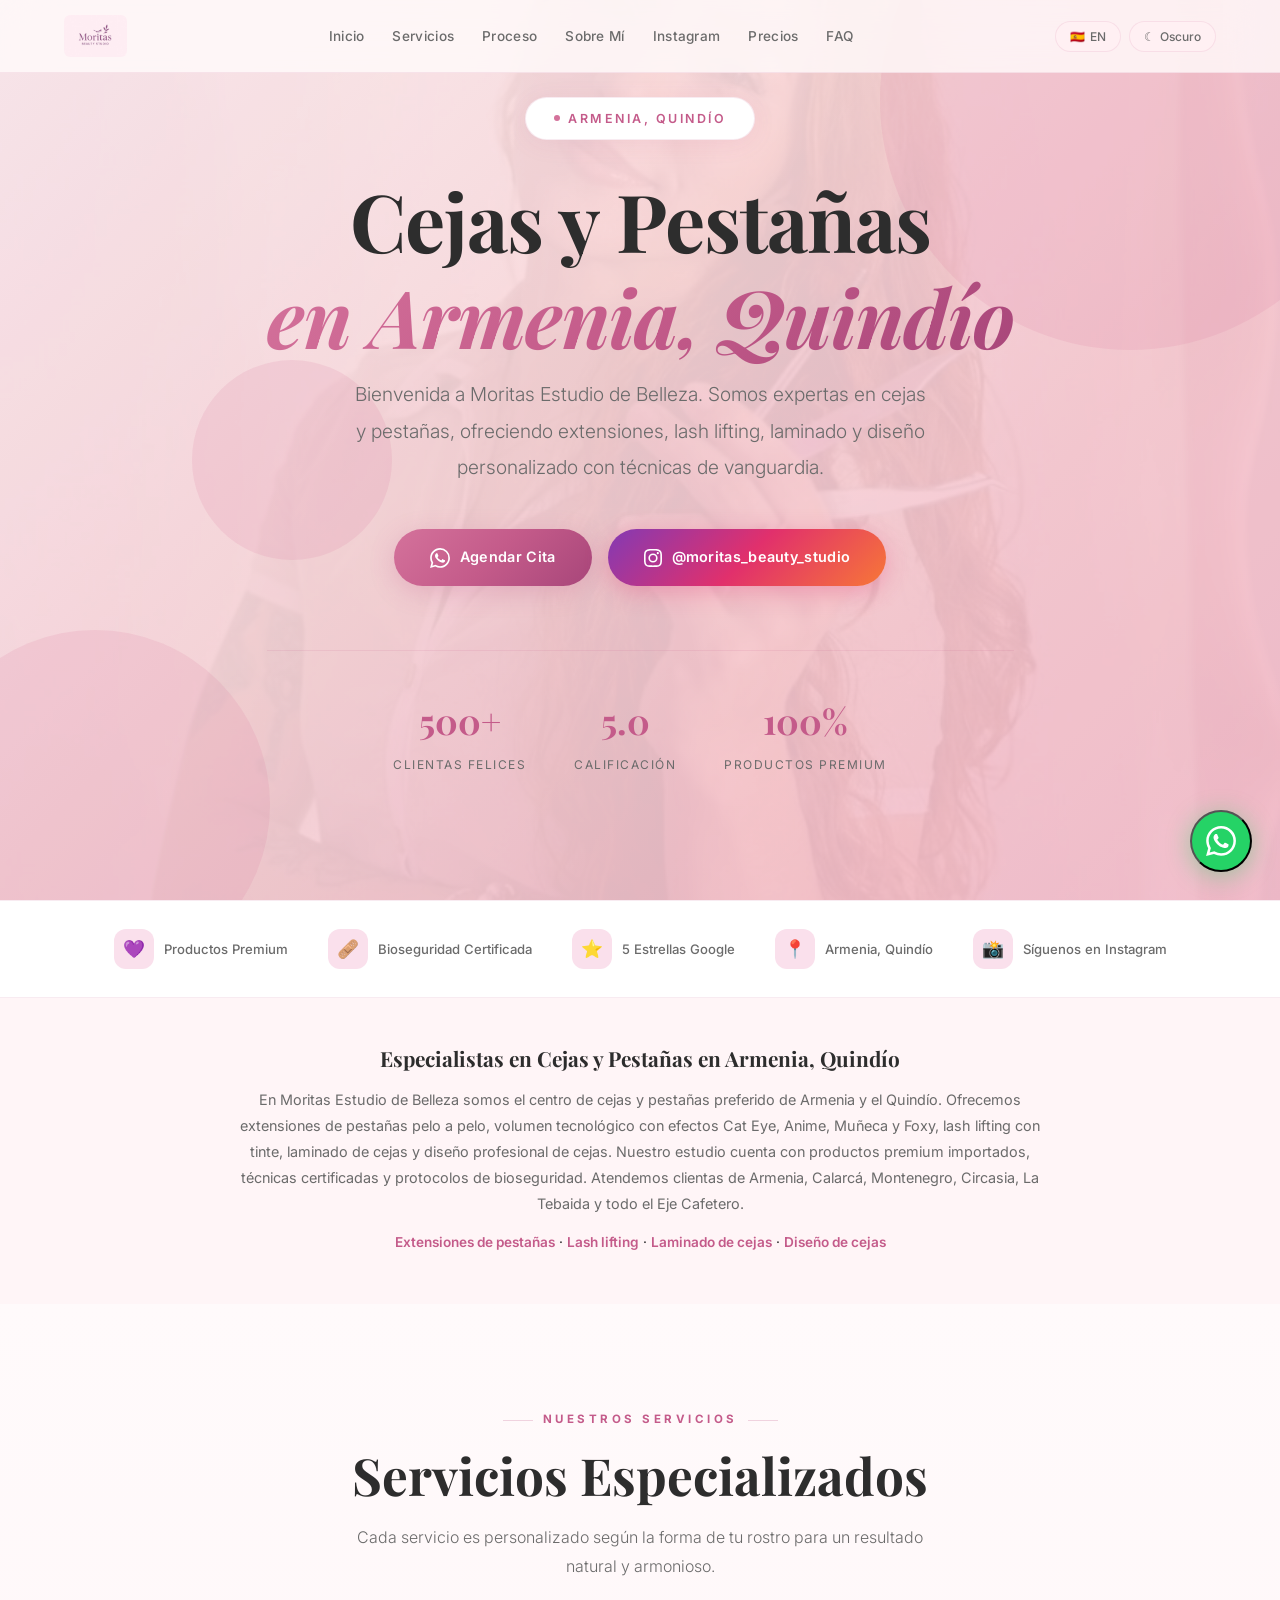
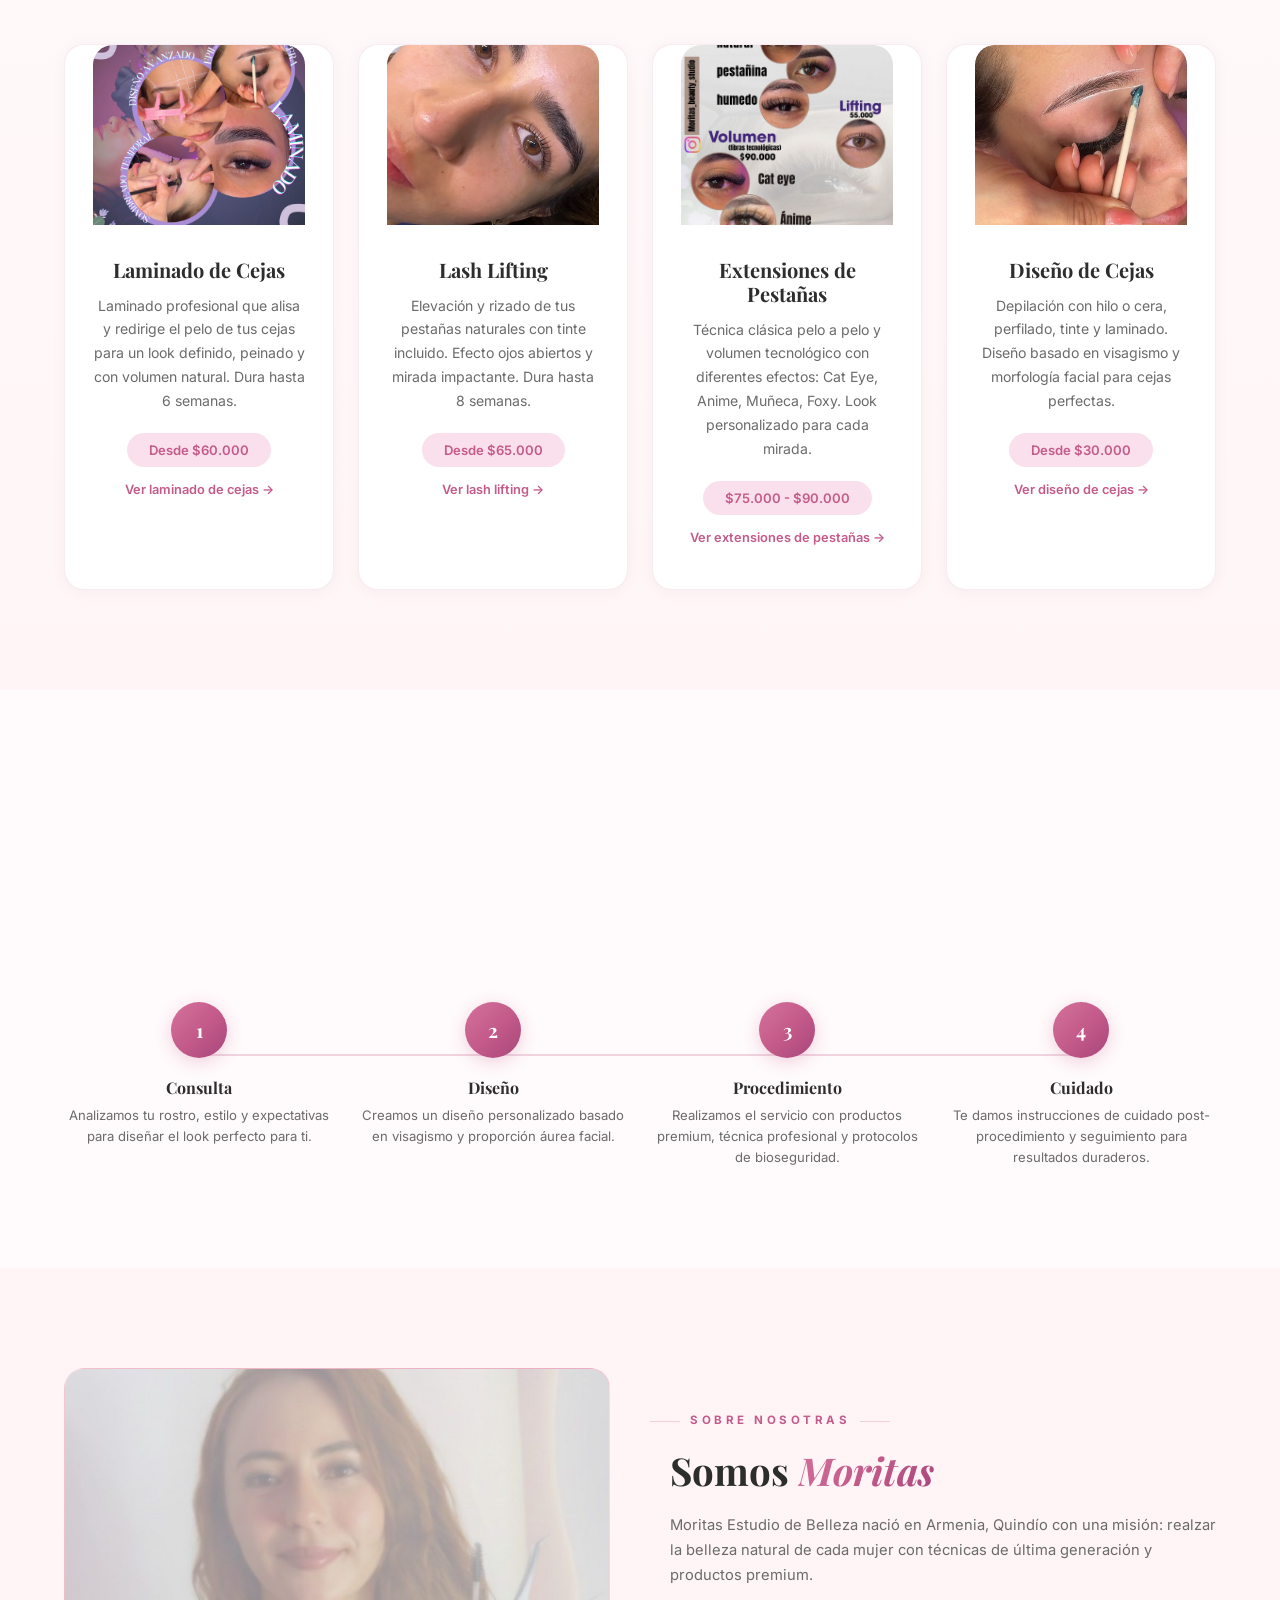
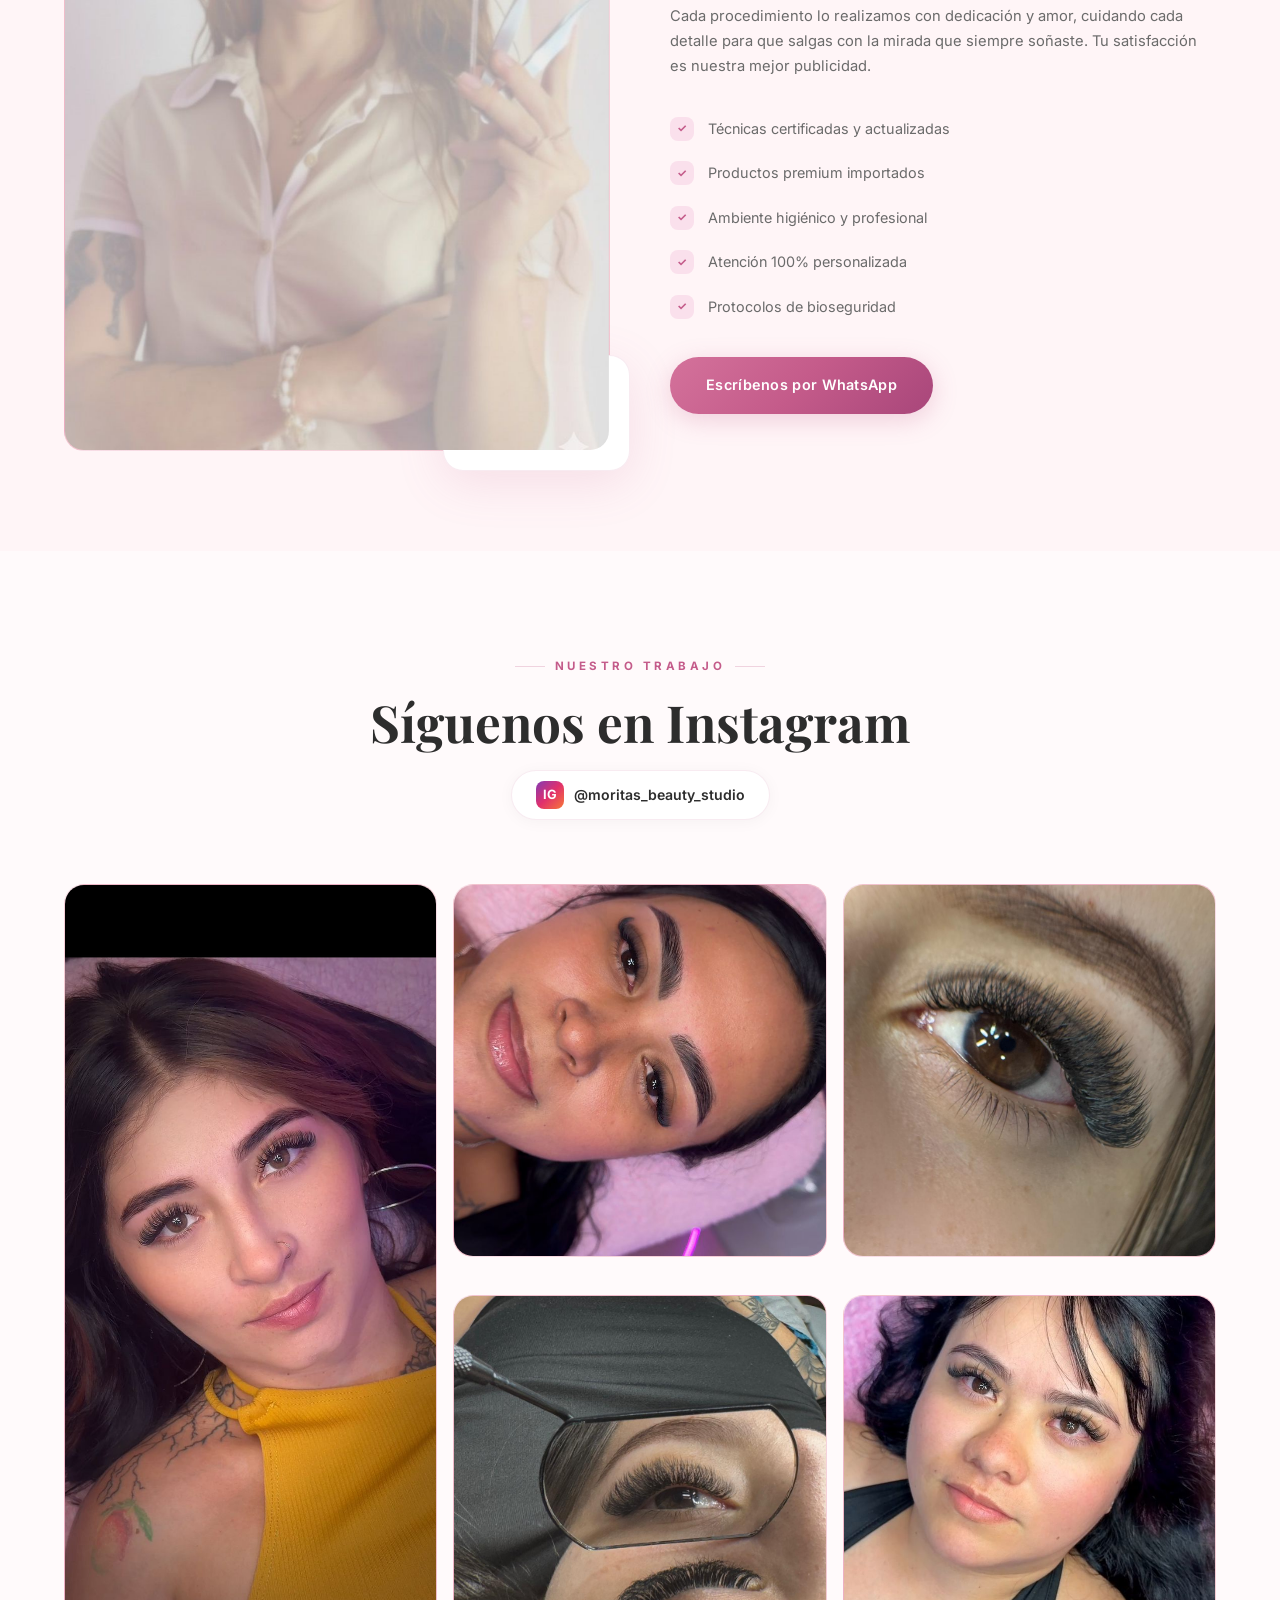
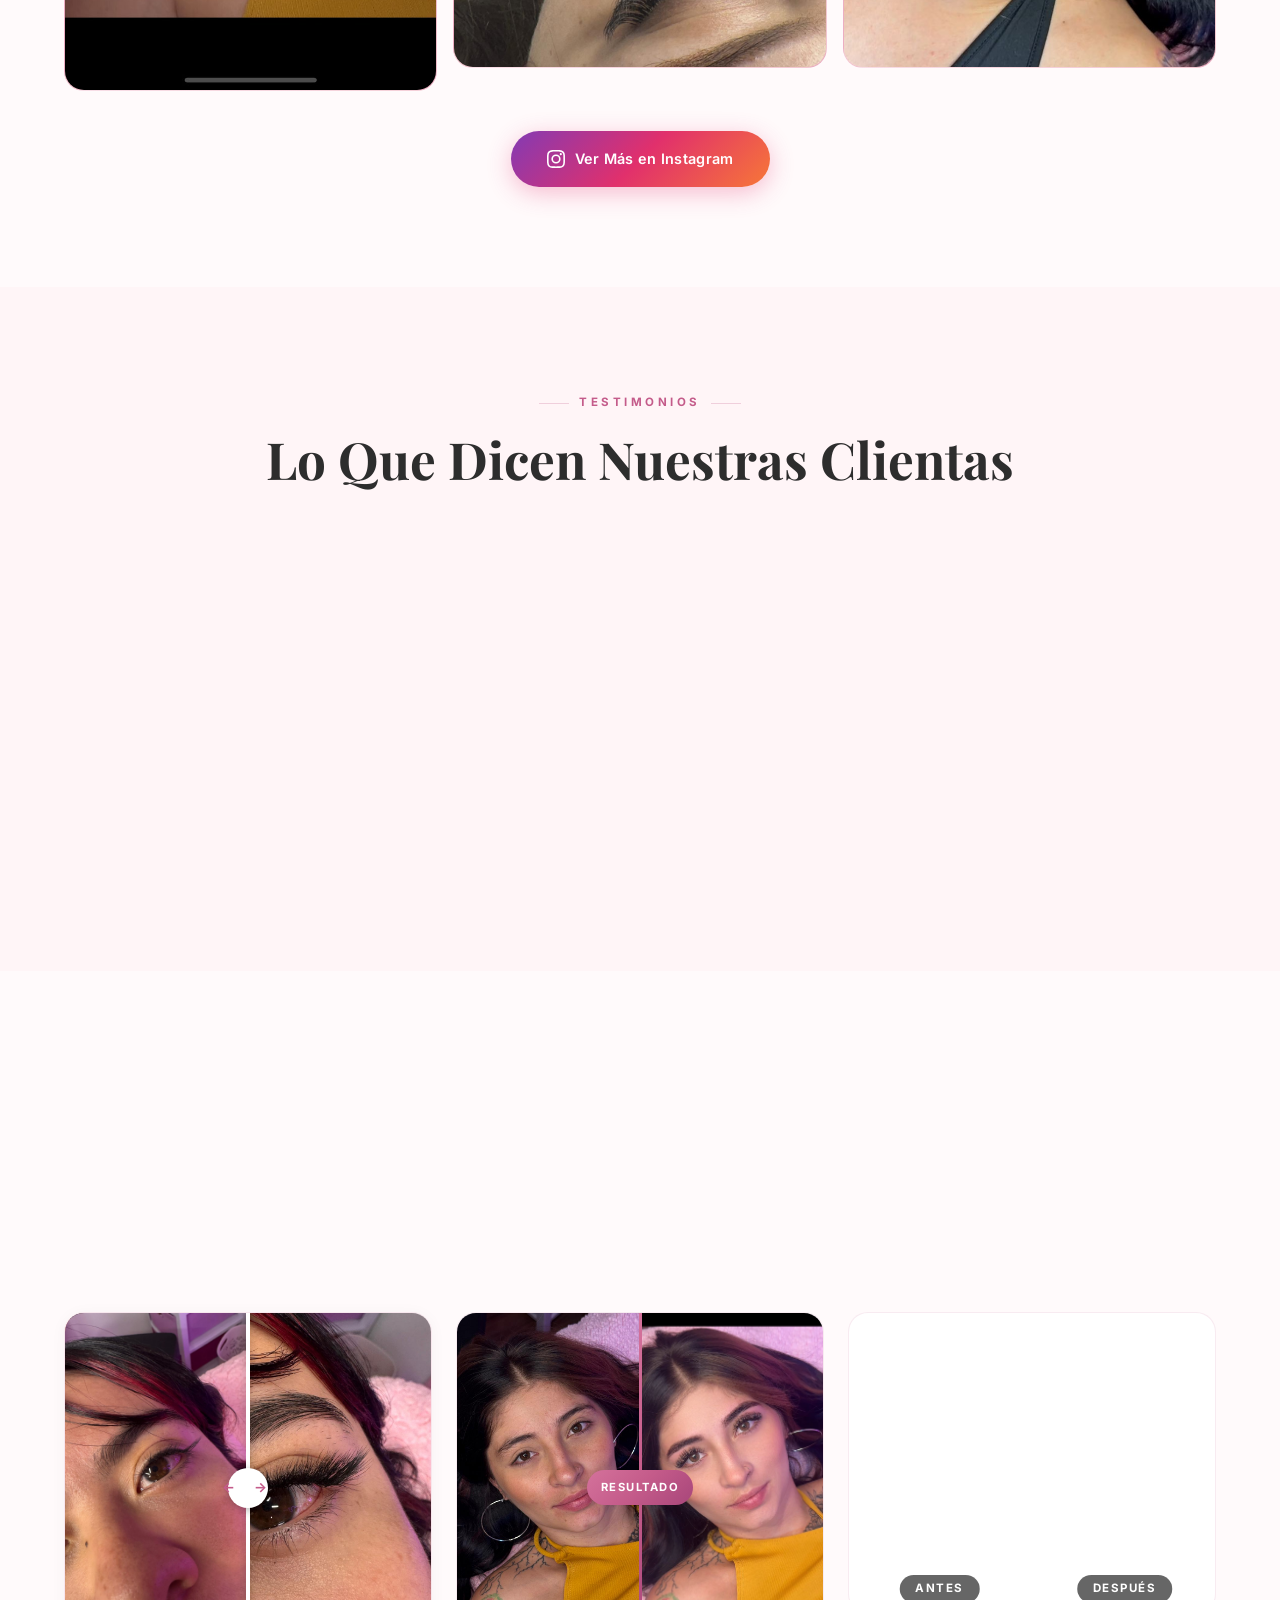
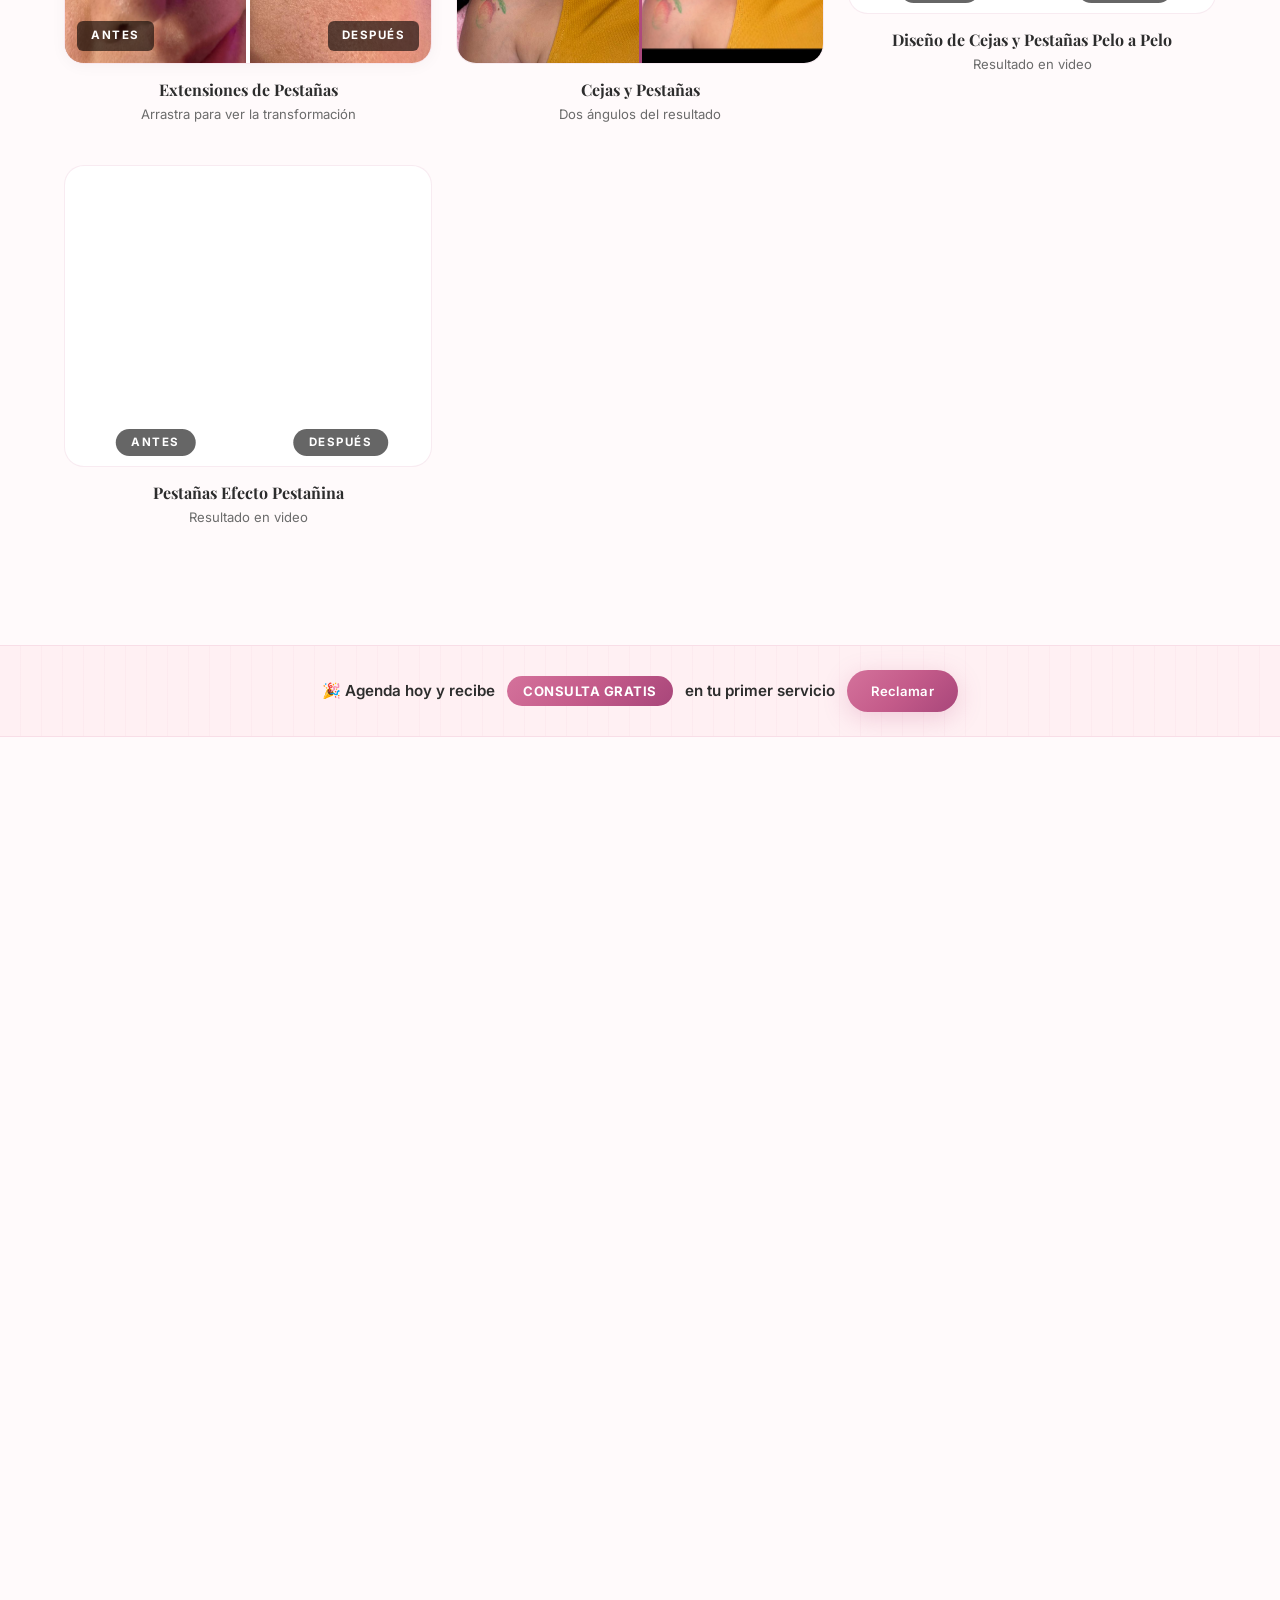
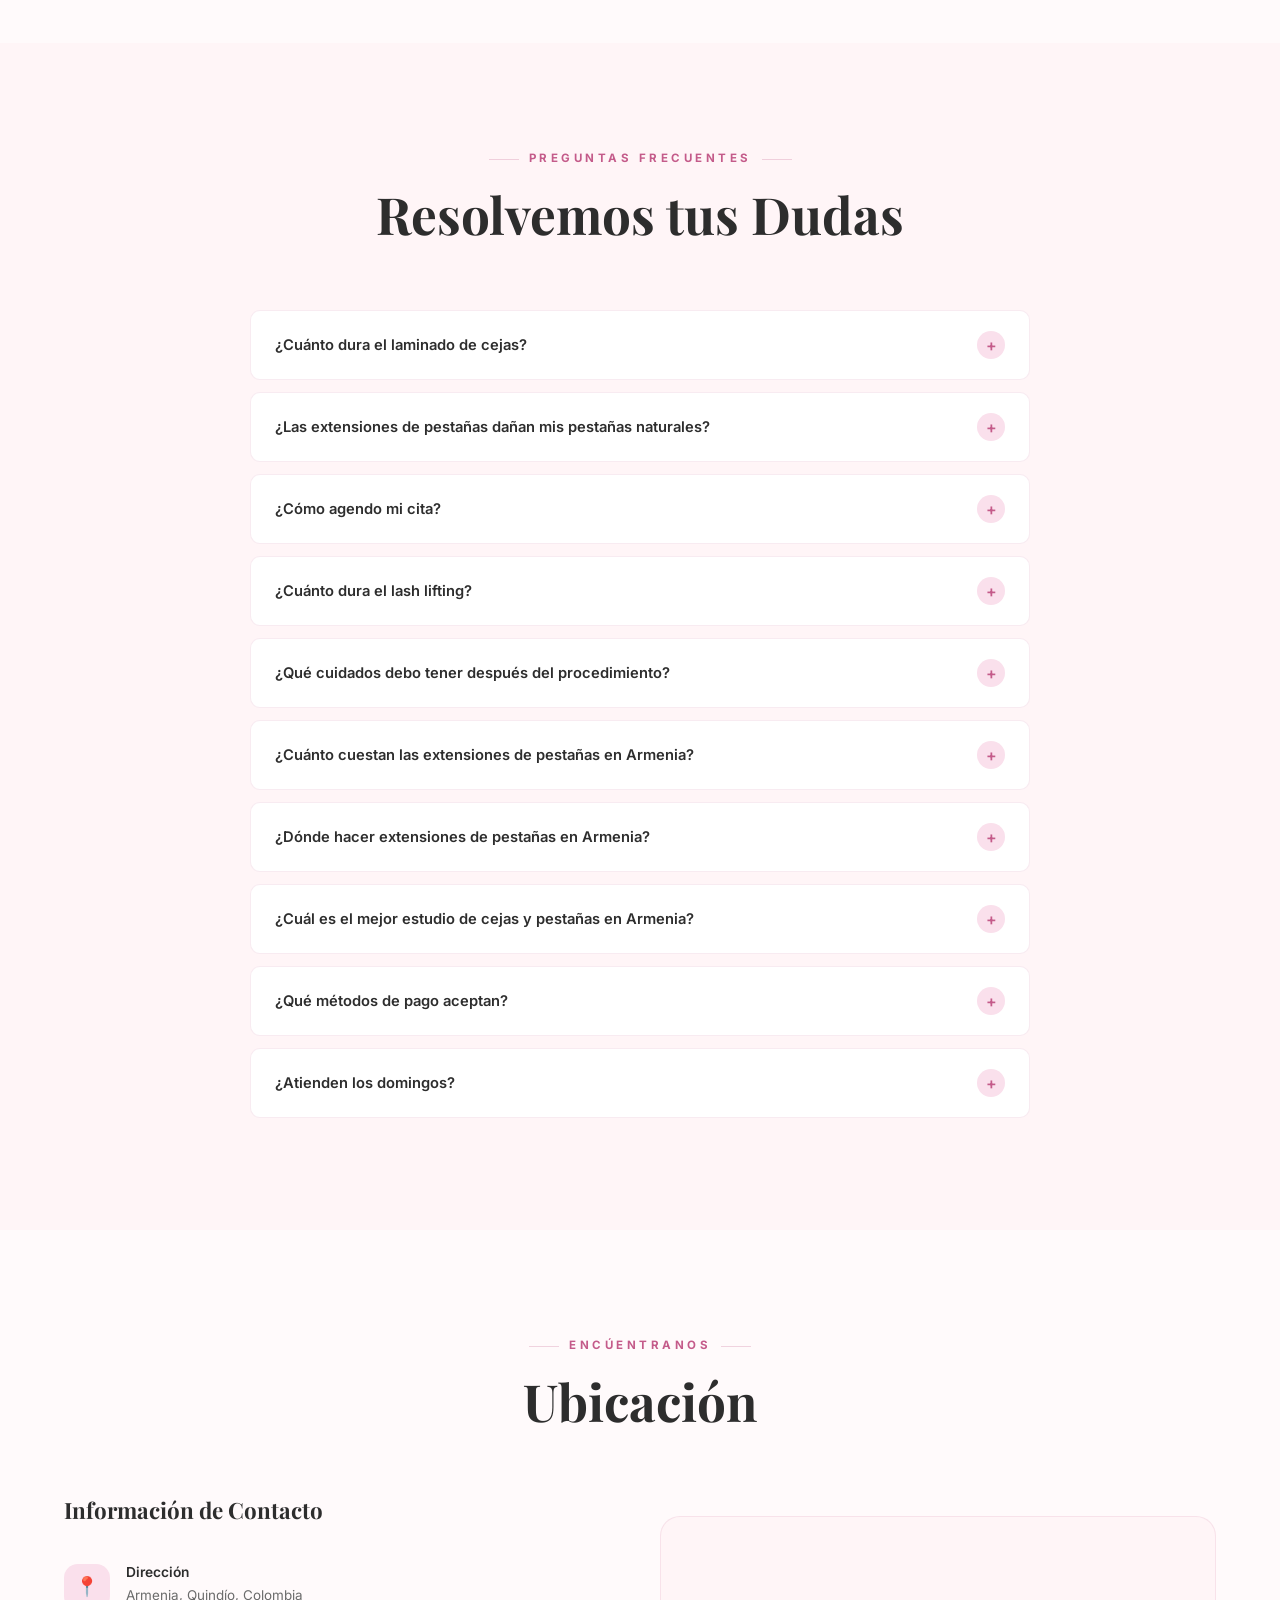
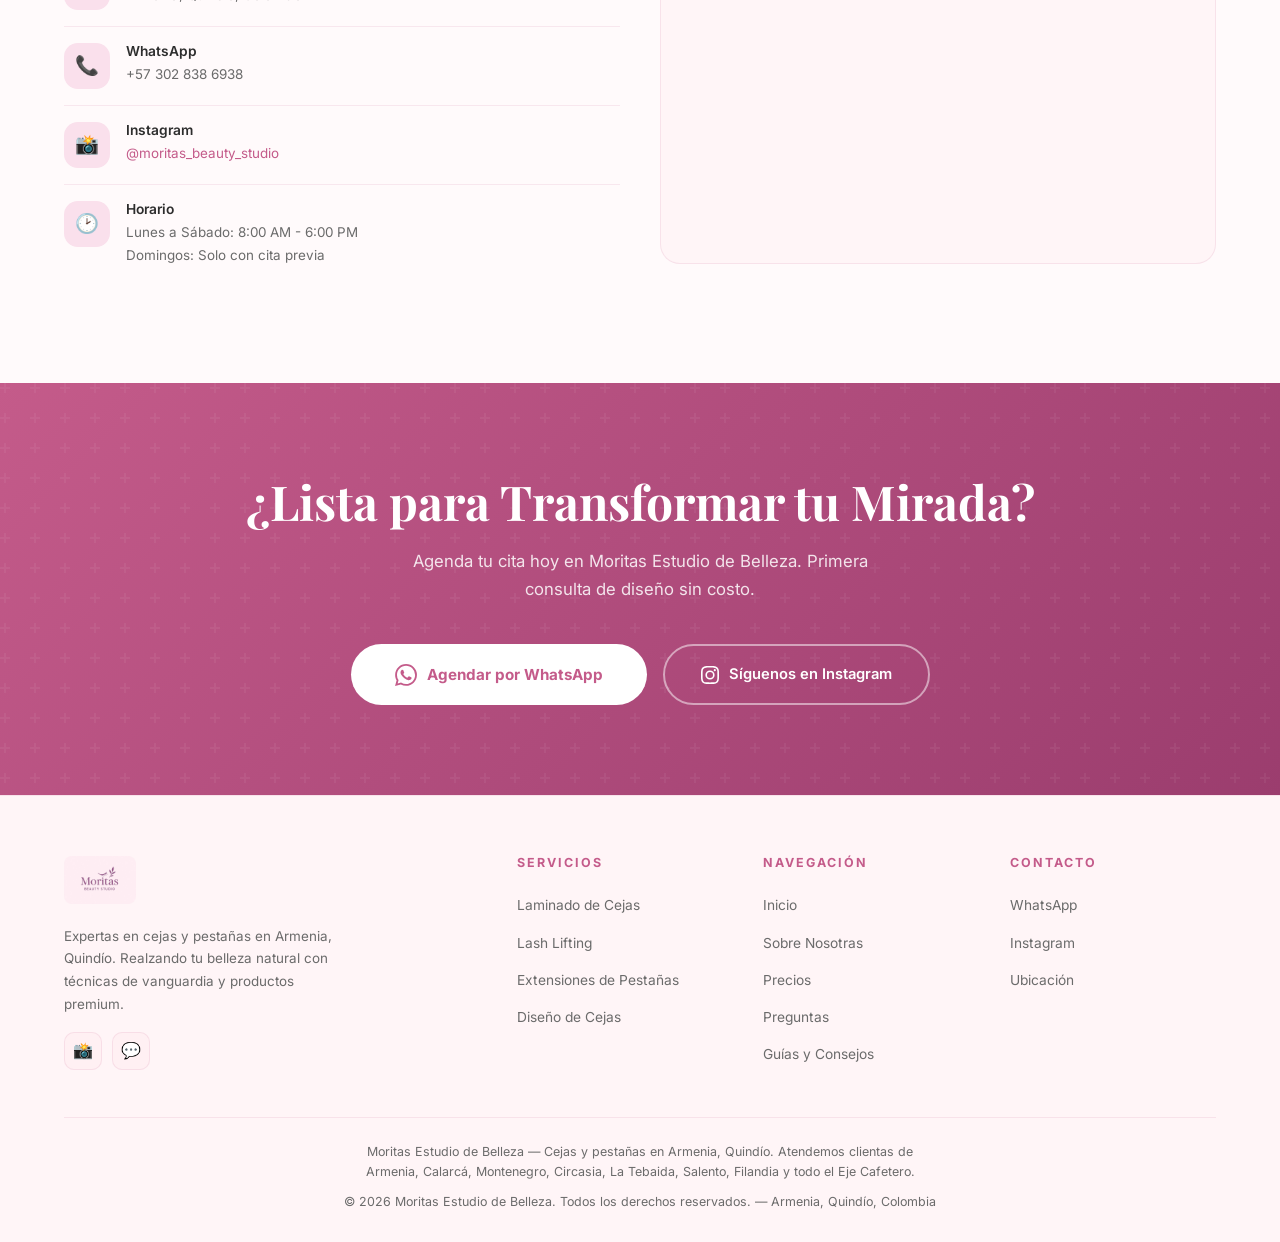
==== commit af014896: "SEO expansion: service landing pages, guides, favicon and sitemap - Add dedicated pages for extensio" ====
--- a/index.html
+++ b/index.html
@@ -4,8 +4,8 @@
     <meta charset="UTF-8">
     <meta name="viewport" content="width=device-width, initial-scale=1.0">
     <meta name="google-site-verification" content="nYdPh5mHNlrf-cCpG14ckpaFvFRKJRN8YDQy0dtAckk">
-    <title>Cejas y Pestañas en Armenia, Quindío | Extensiones, Lash Lifting y Laminado | Moritas Estudio de Belleza</title>
-    <meta name="description" content="Extensiones de pestañas pelo a pelo, volumen tecnológico, lash lifting, laminado y diseño de cejas en Armenia, Quindío. Moritas Estudio de Belleza: productos premium, bioseguridad certificada y 5 estrellas en Google. Agenda tu cita por WhatsApp +57 302 838 6938.">
+    <title>Cejas y Pestañas en Armenia, Quindío | Moritas Estudio de Belleza</title>
+    <meta name="description" content="Extensiones de pestañas, lash lifting, laminado y diseño de cejas en Armenia, Quindío. Precios desde $30.000. Agenda tu cita por WhatsApp: 302 838 6938.">
     <meta name="keywords" content="moritas beauty studio, moritas estudio de belleza, moritas_beauty_studio, cejas Armenia, pestanas Armenia, laminado cejas Armenia, laminado cejas Armenia Quindio, extensiones pestanas Armenia, extensiones de pestanas Armenia Quindio, lash lifting Armenia, lash lifting Quindio, diseno de cejas Armenia, diseno cejas Quindio, laminado de cejas Armenia, volumen tecnologico Armenia, pestanas pelo a pelo Armenia, pestanas cat eye Armenia, pestanas anime Armenia, pestanas efecto pestanina Armenia, mejor centro de cejas Armenia, mejor estudio pestanas Armenia, cejas y pestanas cerca de mi Armenia, precio extensiones pestanas Armenia, precio lash lifting Armenia, pestanas naturales Armenia, depilacion cejas hilo Armenia, tinte cejas Armenia, perfilado cejas Armenia, estudio de belleza Armenia Quindio Colombia, cejas y pestanas Armenia Colombia, cejas pestanas Quindio, beauty studio Armenia Quindio, pestanas Calarca, cejas Montenegro Quindio, extensiones pestanas Eje Cafetero">
     <meta name="author" content="Moritas Estudio de Belleza">
     <meta name="robots" content="index, follow, max-snippet:-1, max-image-preview:large, max-video-preview:-1">
@@ -20,7 +20,7 @@
     <link rel="canonical" href="https://cejasypestanasarmenia.com/">
     <link rel="alternate" hreflang="es" href="https://cejasypestanasarmenia.com/">
     <link rel="alternate" hreflang="x-default" href="https://cejasypestanasarmenia.com/">
-    <link rel="apple-touch-icon" href="images/logo.jpeg">
+    <link rel="apple-touch-icon" href="/images/apple-touch-icon.png">
 
     <!-- Open Graph -->
     <meta property="og:title" content="Cejas y Pestañas en Armenia, Quindío | Moritas Estudio de Belleza">
@@ -53,6 +53,7 @@
         "url": "https://cejasypestanasarmenia.com/",
         "telephone": "+573028386938",
         "image": "https://cejasypestanasarmenia.com/images/logo.jpeg",
+        "logo": "https://cejasypestanasarmenia.com/images/logo.jpeg",
         "address": {
             "@type": "PostalAddress",
             "addressLocality": "Armenia",
@@ -316,6 +317,7 @@
         "@type": "Service",
         "serviceType": "Laminado de cejas",
         "name": "Laminado de Cejas en Armenia Quindio",
+        "url": "https://cejasypestanasarmenia.com/laminado-de-cejas-armenia/",
         "description": "Servicio profesional de laminado de cejas en Armenia, Quindio. Cejas definidas, peinadas y con volumen natural. Resultados que duran hasta 6 semanas.",
         "provider": {"@type": "BeautySalon", "name": "Moritas Estudio de Belleza", "url": "https://cejasypestanasarmenia.com/"},
         "areaServed": {"@type": "City", "name": "Armenia", "containedInPlace": {"@type": "AdministrativeArea", "name": "Quindio, Colombia"}},
@@ -326,6 +328,7 @@
         "@type": "Service",
         "serviceType": "Extensiones de pestanas",
         "name": "Extensiones de Pestanas en Armenia Quindio",
+        "url": "https://cejasypestanasarmenia.com/extensiones-de-pestanas-armenia/",
         "description": "Extensiones de pestanas profesionales en Armenia: clasicas pelo a pelo y volumen tecnologico con efectos Cat Eye, Anime, Muneca, Foxy. Looks personalizados.",
         "provider": {"@type": "BeautySalon", "name": "Moritas Estudio de Belleza", "url": "https://cejasypestanasarmenia.com/"},
         "areaServed": {"@type": "City", "name": "Armenia", "containedInPlace": {"@type": "AdministrativeArea", "name": "Quindio, Colombia"}},
@@ -336,6 +339,7 @@
         "@type": "Service",
         "serviceType": "Lash Lifting",
         "name": "Lash Lifting y Tinte de Pestanas en Armenia Quindio",
+        "url": "https://cejasypestanasarmenia.com/lash-lifting-armenia/",
         "description": "Lash lifting profesional con tinte incluido en Armenia, Quindio. Elevacion y rizado de pestanas naturales. Efecto ojos abiertos que dura hasta 8 semanas.",
         "provider": {"@type": "BeautySalon", "name": "Moritas Estudio de Belleza", "url": "https://cejasypestanasarmenia.com/"},
         "areaServed": {"@type": "City", "name": "Armenia", "containedInPlace": {"@type": "AdministrativeArea", "name": "Quindio, Colombia"}},
@@ -346,6 +350,7 @@
         "@type": "Service",
         "serviceType": "Diseno de cejas",
         "name": "Diseno y Laminado de Cejas en Armenia Quindio",
+        "url": "https://cejasypestanasarmenia.com/diseno-de-cejas-armenia/",
         "description": "Diseno profesional de cejas en Armenia: depilacion con hilo o cera, perfilado, tinte y laminado. Tecnica de visagismo y morfologia facial para cejas perfectas.",
         "provider": {"@type": "BeautySalon", "name": "Moritas Estudio de Belleza", "url": "https://cejasypestanasarmenia.com/"},
         "areaServed": {"@type": "City", "name": "Armenia", "containedInPlace": {"@type": "AdministrativeArea", "name": "Quindio, Colombia"}},
@@ -359,7 +364,7 @@
     <link href="https://fonts.googleapis.com/css2?family=Playfair+Display:ital,wght@0,400;0,500;0,600;0,700;1,400;1,500&family=Inter:wght@300;400;500;600;700&display=swap" rel="stylesheet">
 
     <!-- Favicon SVG - Cat Logo -->
-    <link rel="icon" href="data:image/svg+xml,%3Csvg xmlns='http://www.w3.org/2000/svg' viewBox='0 0 100 100'%3E%3Cpath d='M15 75 Q15 35 30 20 L35 5 Q38 15 40 20 Q50 12 60 20 Q62 15 65 5 L70 20 Q85 35 85 75 Q85 95 50 95 Q15 95 15 75Z' fill='%23C45B8A'/%3E%3Cellipse cx='37' cy='52' rx='8' ry='9' fill='white'/%3E%3Cellipse cx='63' cy='52' rx='8' ry='9' fill='white'/%3E%3Cellipse cx='38' cy='52' rx='4' ry='5.5' fill='%231a1118'/%3E%3Cellipse cx='64' cy='52' rx='4' ry='5.5' fill='%231a1118'/%3E%3Cpath d='M46 65 Q50 70 54 65' stroke='%231a1118' stroke-width='2' fill='none' stroke-linecap='round'/%3E%3Cellipse cx='50' cy='63' rx='3' ry='2' fill='%23FFB0C8'/%3E%3Cpath d='M22 49 Q28 44 30 48' stroke='%23C45B8A' stroke-width='1.5' fill='none'/%3E%3Cpath d='M20 54 Q28 50 30 53' stroke='%23C45B8A' stroke-width='1.5' fill='none'/%3E%3Cpath d='M78 49 Q72 44 70 48' stroke='%23C45B8A' stroke-width='1.5' fill='none'/%3E%3Cpath d='M80 54 Q72 50 70 53' stroke='%23C45B8A' stroke-width='1.5' fill='none'/%3E%3Cpath d='M24 42 Q29 36 33 46' stroke='%23222' stroke-width='2.5' fill='none' stroke-linecap='round'/%3E%3Cpath d='M21 38 Q28 33 32 43' stroke='%23222' stroke-width='2' fill='none' stroke-linecap='round'/%3E%3Cpath d='M27 45 Q30 39 35 48' stroke='%23222' stroke-width='2' fill='none' stroke-linecap='round'/%3E%3Cpath d='M76 42 Q71 36 67 46' stroke='%23222' stroke-width='2.5' fill='none' stroke-linecap='round'/%3E%3Cpath d='M79 38 Q72 33 68 43' stroke='%23222' stroke-width='2' fill='none' stroke-linecap='round'/%3E%3Cpath d='M73 45 Q70 39 65 48' stroke='%23222' stroke-width='2' fill='none' stroke-linecap='round'/%3E%3C/svg%3E">
+    <link rel="icon" href="/favicon.svg" type="image/svg+xml">
 
     <style>
         :root {
@@ -1791,6 +1796,7 @@
             <div class="animate-on-scroll" style="max-width:800px;margin:0 auto;text-align:center">
                 <h2 style="font-size:1.3rem;margin-bottom:16px;color:var(--text-primary)" data-es="Especialistas en Cejas y Pesta&ntilde;as en Armenia, Quind&iacute;o" data-en="Brow &amp; Lash Specialists in Armenia, Quind&iacute;o">Especialistas en Cejas y Pesta&ntilde;as en Armenia, Quind&iacute;o</h2>
                 <p style="font-size:0.9rem;color:var(--text-secondary);line-height:1.8" data-es="En Moritas Estudio de Belleza somos el centro de cejas y pesta&ntilde;as preferido de Armenia y el Quind&iacute;o. Ofrecemos extensiones de pesta&ntilde;as pelo a pelo, volumen tecnol&oacute;gico con efectos Cat Eye, Anime, Mu&ntilde;eca y Foxy, lash lifting con tinte, laminado de cejas y dise&ntilde;o profesional de cejas. Nuestro estudio cuenta con productos premium importados, t&eacute;cnicas certificadas y protocolos de bioseguridad. Atendemos clientas de Armenia, Calarc&aacute;, Montenegro, Circasia, La Tebaida y todo el Eje Cafetero." data-en="At Moritas Beauty Studio we are the preferred brow and lash center in Armenia and Quind&iacute;o. We offer classic hair-by-hair lash extensions, tech volume with Cat Eye, Anime, Doll and Foxy effects, lash lifting with tint, brow lamination and professional brow design. Our studio features imported premium products, certified techniques and biosafety protocols. We serve clients from Armenia, Calarc&aacute;, Montenegro, Circasia, La Tebaida and the entire Coffee Region.">En Moritas Estudio de Belleza somos el centro de cejas y pesta&ntilde;as preferido de Armenia y el Quind&iacute;o. Ofrecemos extensiones de pesta&ntilde;as pelo a pelo, volumen tecnol&oacute;gico con efectos Cat Eye, Anime, Mu&ntilde;eca y Foxy, lash lifting con tinte, laminado de cejas y dise&ntilde;o profesional de cejas. Nuestro estudio cuenta con productos premium importados, t&eacute;cnicas certificadas y protocolos de bioseguridad. Atendemos clientas de Armenia, Calarc&aacute;, Montenegro, Circasia, La Tebaida y todo el Eje Cafetero.</p>
+                <p style="font-size:0.85rem;margin-top:12px;line-height:2"><a href="/extensiones-de-pestanas-armenia/" style="color:var(--text-accent);font-weight:600" data-es="Extensiones de pesta&ntilde;as" data-en="Lash extensions">Extensiones de pesta&ntilde;as</a> &middot; <a href="/lash-lifting-armenia/" style="color:var(--text-accent);font-weight:600">Lash lifting</a> &middot; <a href="/laminado-de-cejas-armenia/" style="color:var(--text-accent);font-weight:600" data-es="Laminado de cejas" data-en="Brow lamination">Laminado de cejas</a> &middot; <a href="/diseno-de-cejas-armenia/" style="color:var(--text-accent);font-weight:600" data-es="Dise&ntilde;o de cejas" data-en="Brow design">Dise&ntilde;o de cejas</a></p>
             </div>
         </div>
     </section>
@@ -1809,28 +1815,28 @@
                     <h3 data-es="Laminado de Cejas" data-en="Brow Lamination">Laminado de Cejas</h3>
                     <p data-es="Laminado profesional que alisa y redirige el pelo de tus cejas para un look definido, peinado y con volumen natural. Dura hasta 6 semanas." data-en="Professional lamination that smooths and redirects brow hair for a defined, groomed look with natural volume. Lasts up to 6 weeks.">Laminado profesional que alisa y redirige el pelo de tus cejas para un look definido, peinado y con volumen natural. Dura hasta 6 semanas.</p>
                     <div class="service-price" data-es="Desde $60.000" data-en="From $60,000 COP">Desde $60.000</div>
-                    <a href="#precios" class="service-link" data-es="Ver precios &rarr;" data-en="See pricing &rarr;">Ver precios &rarr;</a>
+                    <a href="/laminado-de-cejas-armenia/" class="service-link" data-es="Ver laminado de cejas &rarr;" data-en="Brow lamination details &rarr;">Ver laminado de cejas &rarr;</a>
                 </div>
                 <div class="service-card animate-on-scroll delay-2">
                     <img src="images/service-lash-lifting.jpeg" alt="Lash lifting pestanas Armenia Quindio Moritas" class="service-img" width="738" height="1600" loading="lazy">
                     <h3 data-es="Lash Lifting" data-en="Lash Lifting">Lash Lifting</h3>
                     <p data-es="Elevaci&oacute;n y rizado de tus pesta&ntilde;as naturales con tinte incluido. Efecto ojos abiertos y mirada impactante. Dura hasta 8 semanas." data-en="Lift and curl your natural lashes with tint included. Open-eye effect and stunning look. Lasts up to 8 weeks.">Elevaci&oacute;n y rizado de tus pesta&ntilde;as naturales con tinte incluido. Efecto ojos abiertos y mirada impactante. Dura hasta 8 semanas.</p>
                     <div class="service-price" data-es="Desde $65.000" data-en="From $65,000 COP">Desde $65.000</div>
-                    <a href="#precios" class="service-link" data-es="Ver precios &rarr;" data-en="See pricing &rarr;">Ver precios &rarr;</a>
+                    <a href="/lash-lifting-armenia/" class="service-link" data-es="Ver lash lifting &rarr;" data-en="Lash lifting details &rarr;">Ver lash lifting &rarr;</a>
                 </div>
                 <div class="service-card animate-on-scroll delay-3">
                     <img src="images/service-extensiones.jpeg" alt="Extensiones pestanas pelo a pelo Armenia Moritas" class="service-img" width="900" height="1600" loading="lazy">
                     <h3 data-es="Extensiones de Pesta&ntilde;as" data-en="Lash Extensions">Extensiones de Pesta&ntilde;as</h3>
                     <p data-es="T&eacute;cnica cl&aacute;sica pelo a pelo y volumen tecnol&oacute;gico con diferentes efectos: Cat Eye, Anime, Mu&ntilde;eca, Foxy. Look personalizado para cada mirada." data-en="Classic hair-by-hair technique and tech volume with different effects: Cat Eye, Anime, Doll, Foxy. Custom look for every gaze.">T&eacute;cnica cl&aacute;sica pelo a pelo y volumen tecnol&oacute;gico con diferentes efectos: Cat Eye, Anime, Mu&ntilde;eca, Foxy. Look personalizado para cada mirada.</p>
                     <div class="service-price" data-es="$75.000 - $90.000" data-en="$75,000 - $90,000 COP">$75.000 - $90.000</div>
-                    <a href="#precios" class="service-link" data-es="Ver precios &rarr;" data-en="See pricing &rarr;">Ver precios &rarr;</a>
+                    <a href="/extensiones-de-pestanas-armenia/" class="service-link" data-es="Ver extensiones de pesta&ntilde;as &rarr;" data-en="Lash extension details &rarr;">Ver extensiones de pesta&ntilde;as &rarr;</a>
                 </div>
                 <div class="service-card animate-on-scroll delay-4">
                     <img src="images/service-diseno.jpeg" alt="Diseno de cejas profesional Armenia Quindio Moritas" class="service-img" width="738" height="1600" loading="lazy">
                     <h3 data-es="Dise&ntilde;o de Cejas" data-en="Brow Design">Dise&ntilde;o de Cejas</h3>
                     <p data-es="Depilaci&oacute;n con hilo o cera, perfilado, tinte y laminado. Dise&ntilde;o basado en visagismo y morfolog&iacute;a facial para cejas perfectas." data-en="Thread or wax removal, shaping, tint and lamination. Design based on face morphology for perfect brows.">Depilaci&oacute;n con hilo o cera, perfilado, tinte y laminado. Dise&ntilde;o basado en visagismo y morfolog&iacute;a facial para cejas perfectas.</p>
                     <div class="service-price" data-es="Desde $30.000" data-en="From $30,000 COP">Desde $30.000</div>
-                    <a href="#precios" class="service-link" data-es="Ver precios &rarr;" data-en="See pricing &rarr;">Ver precios &rarr;</a>
+                    <a href="/diseno-de-cejas-armenia/" class="service-link" data-es="Ver dise&ntilde;o de cejas &rarr;" data-en="Brow design details &rarr;">Ver dise&ntilde;o de cejas &rarr;</a>
                 </div>
             </div>
         </div>
@@ -2319,10 +2325,10 @@
                 <div class="footer-links">
                     <h4 data-es="Servicios" data-en="Services">Servicios</h4>
                     <ul>
-                        <li><a href="#servicios" data-es="Laminado de Cejas" data-en="Brow Lamination">Laminado de Cejas</a></li>
-                        <li><a href="#servicios">Lash Lifting</a></li>
-                        <li><a href="#servicios" data-es="Extensiones" data-en="Extensions">Extensiones</a></li>
-                        <li><a href="#servicios" data-es="Dise&ntilde;o de Cejas" data-en="Brow Design">Dise&ntilde;o de Cejas</a></li>
+                        <li><a href="/laminado-de-cejas-armenia/" data-es="Laminado de Cejas" data-en="Brow Lamination">Laminado de Cejas</a></li>
+                        <li><a href="/lash-lifting-armenia/">Lash Lifting</a></li>
+                        <li><a href="/extensiones-de-pestanas-armenia/" data-es="Extensiones de Pesta&ntilde;as" data-en="Lash Extensions">Extensiones de Pesta&ntilde;as</a></li>
+                        <li><a href="/diseno-de-cejas-armenia/" data-es="Dise&ntilde;o de Cejas" data-en="Brow Design">Dise&ntilde;o de Cejas</a></li>
                     </ul>
                 </div>
                 <div class="footer-links">
@@ -2332,6 +2338,7 @@
                         <li><a href="#sobre-mi" data-es="Sobre Nosotras" data-en="About Us">Sobre Nosotras</a></li>
                         <li><a href="#precios" data-es="Precios" data-en="Pricing">Precios</a></li>
                         <li><a href="#faq" data-es="Preguntas" data-en="FAQ">Preguntas</a></li>
+                        <li><a href="/blog/" data-es="Gu&iacute;as y Consejos" data-en="Guides &amp; Tips">Gu&iacute;as y Consejos</a></li>
                     </ul>
                 </div>
                 <div class="footer-links">
@@ -2587,11 +2594,9 @@
         });
 
         // ===== PRELOADER =====
-        window.addEventListener('load', () => {
-            setTimeout(() => {
-                document.getElementById('preloader').classList.add('hidden');
-            }, 800);
-        });
+        setTimeout(() => {
+            document.getElementById('preloader').classList.add('hidden');
+        }, 400);
 
         // ===== WHATSAPP POPUP =====
         let waPopupOpen = false;
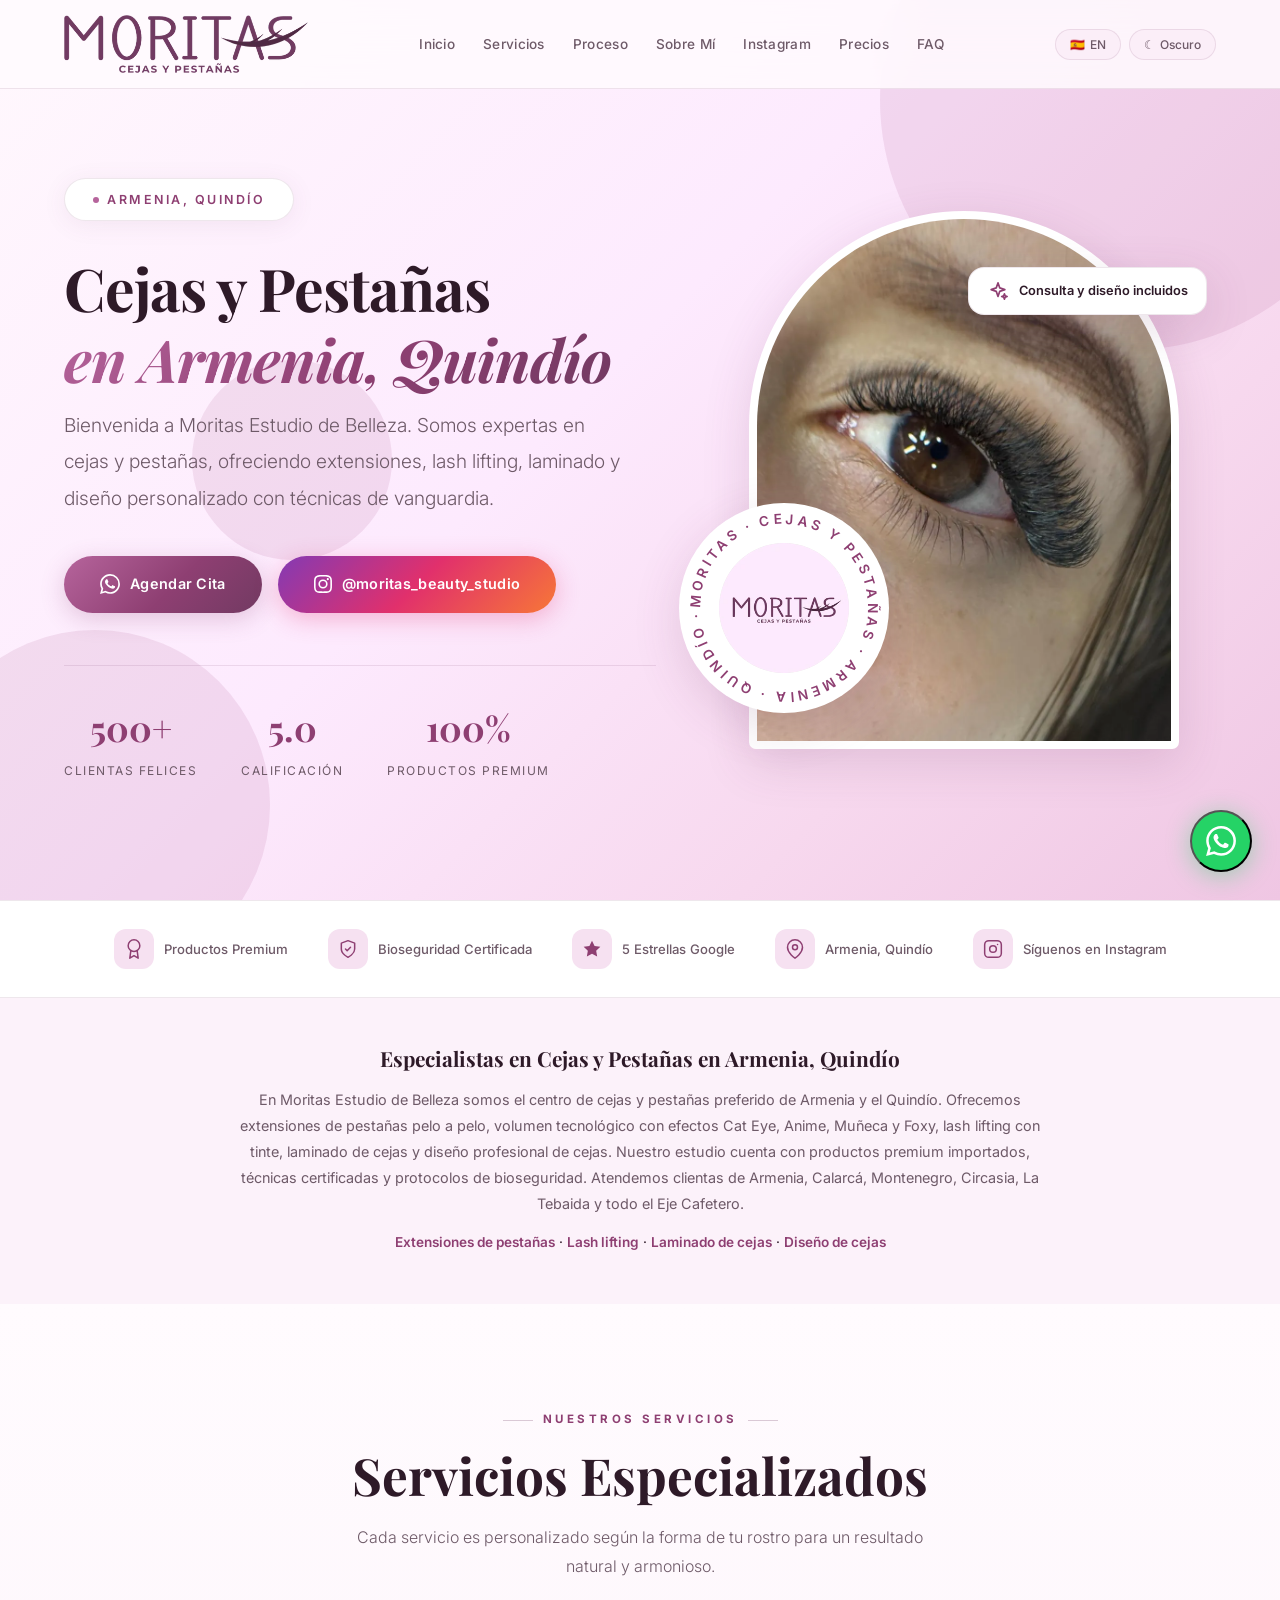
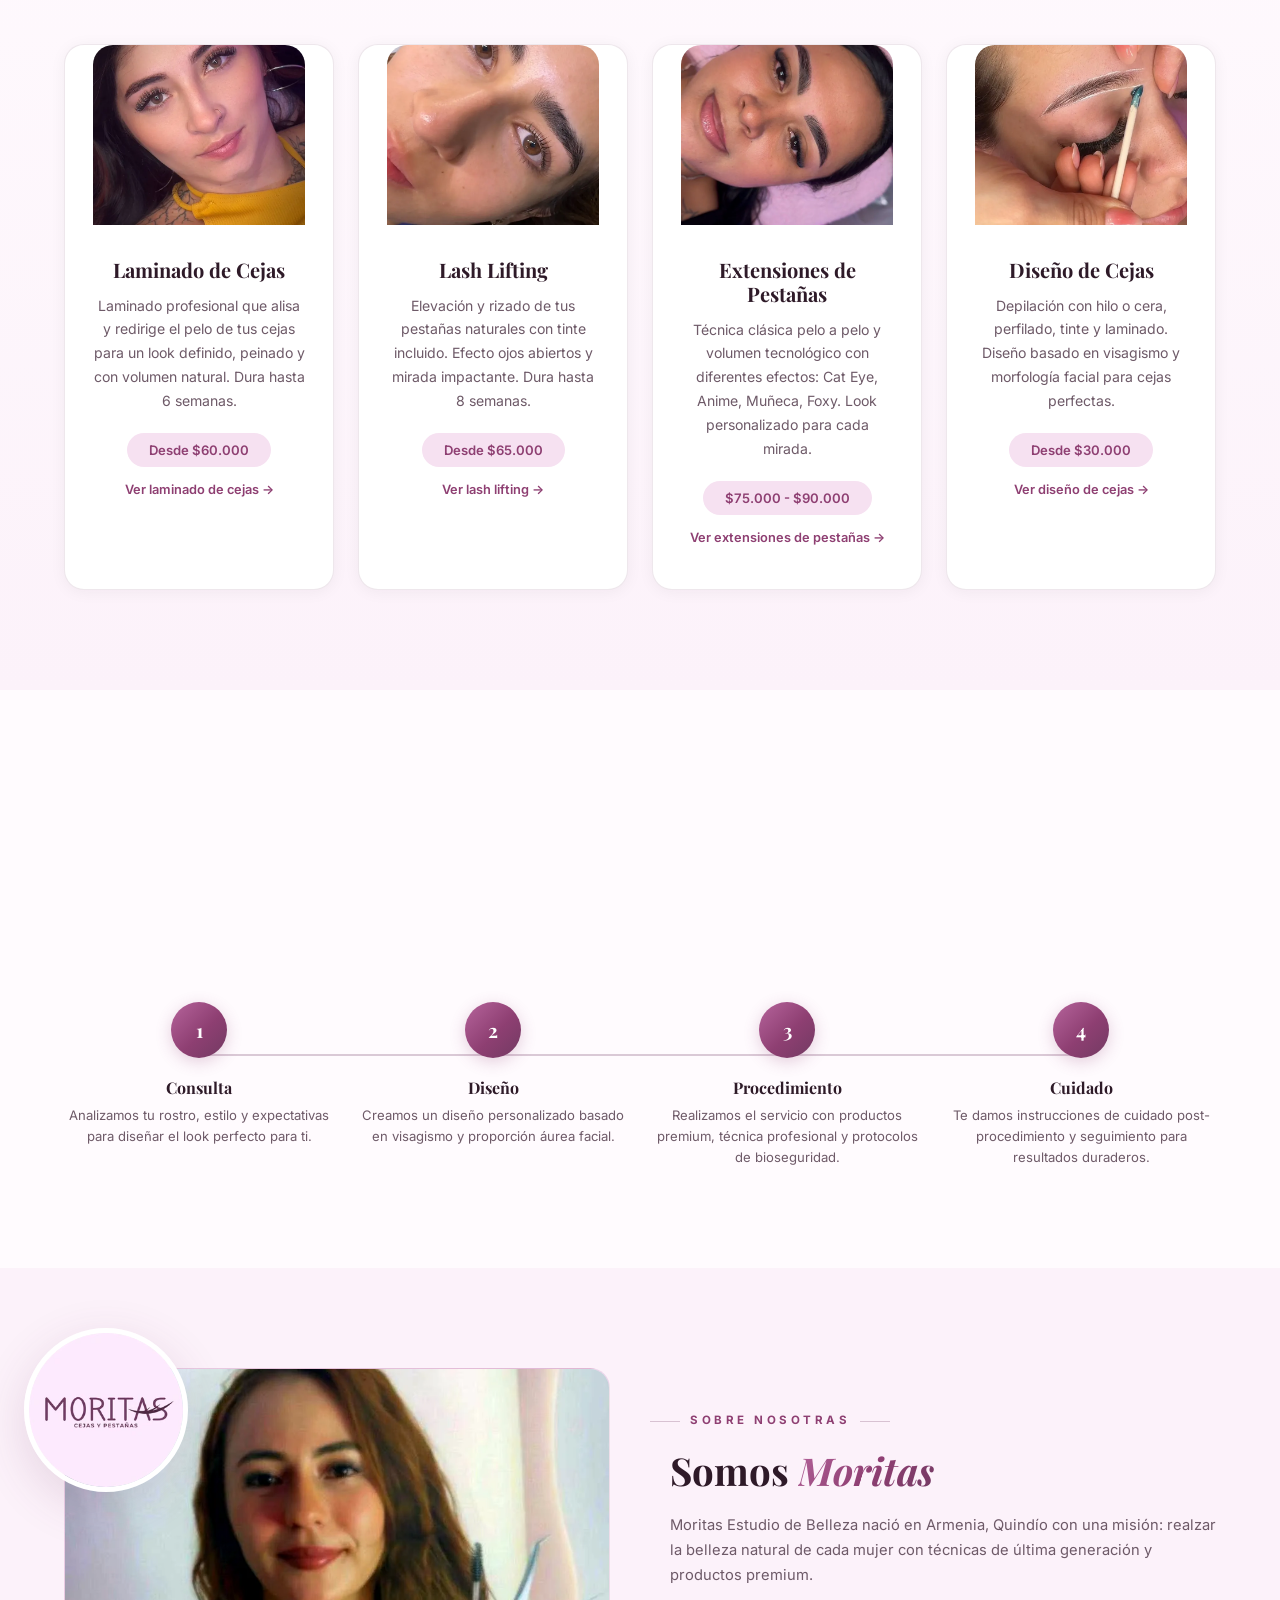
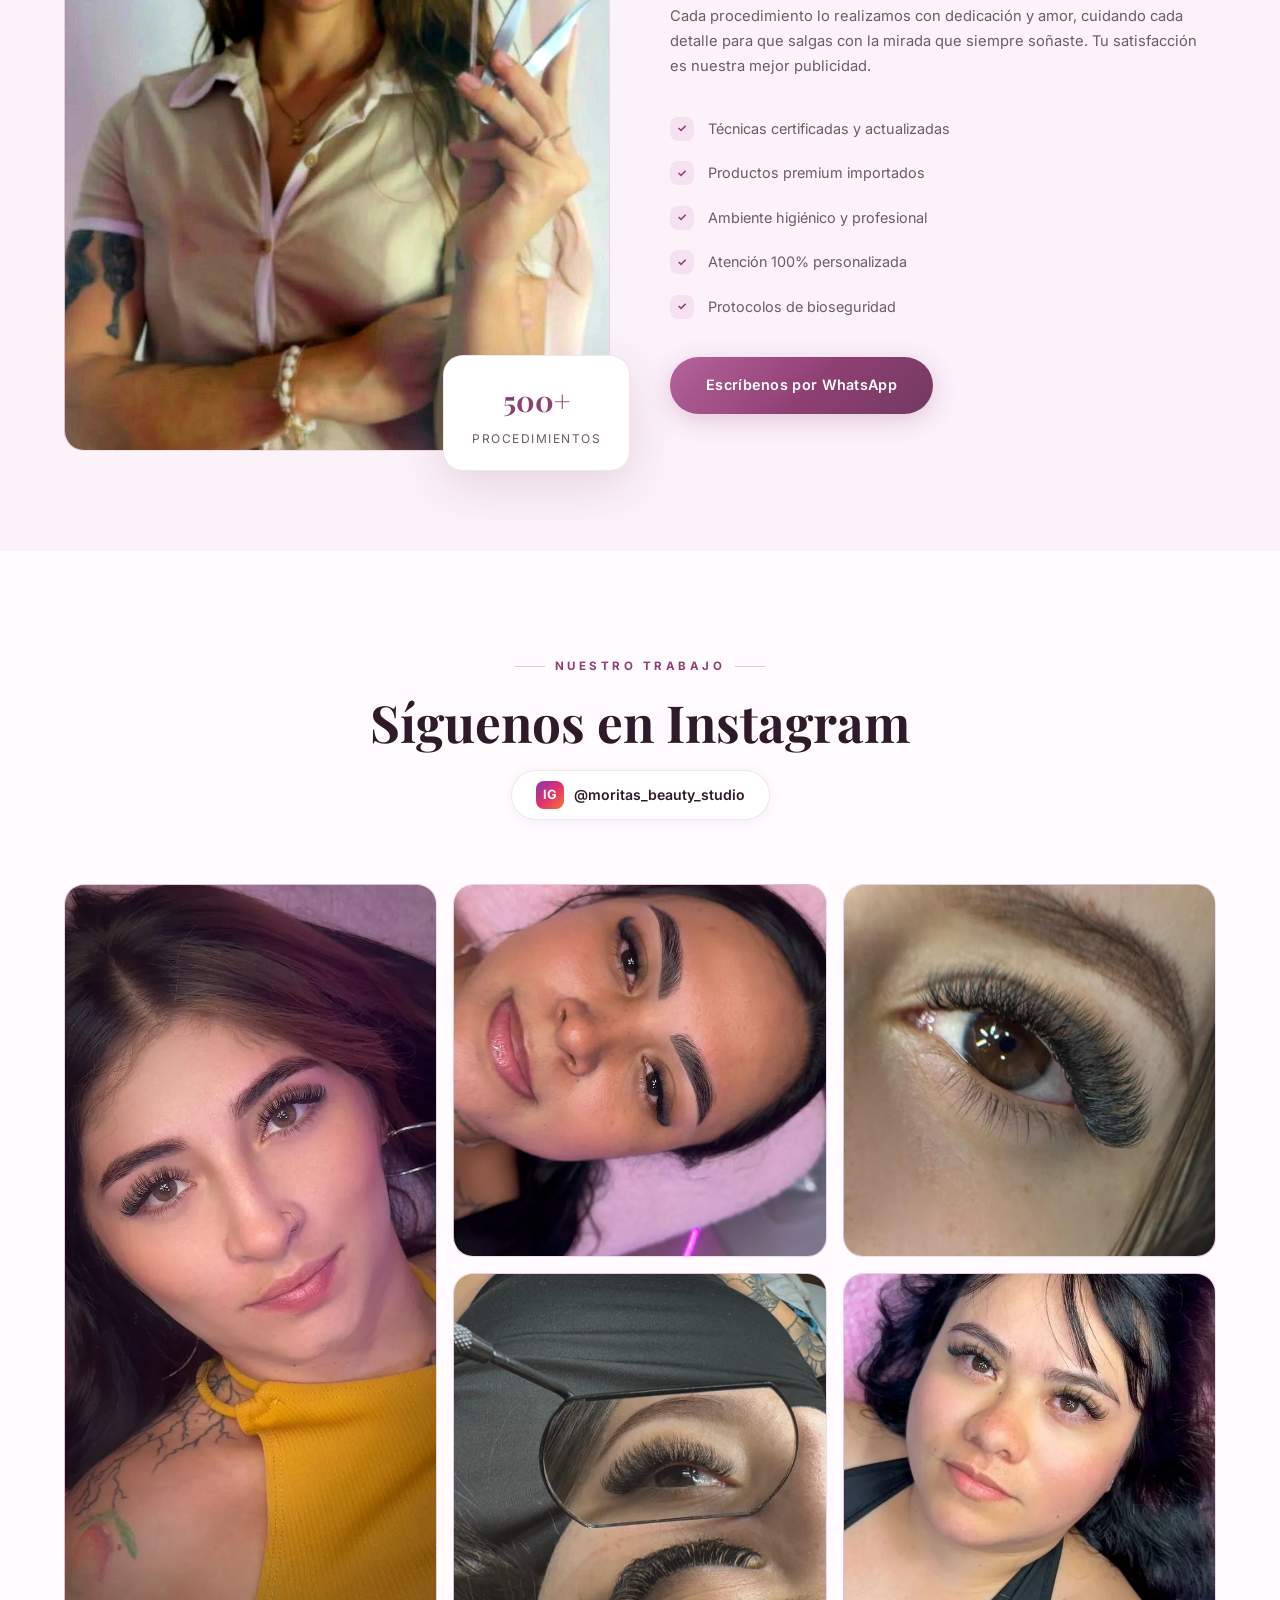
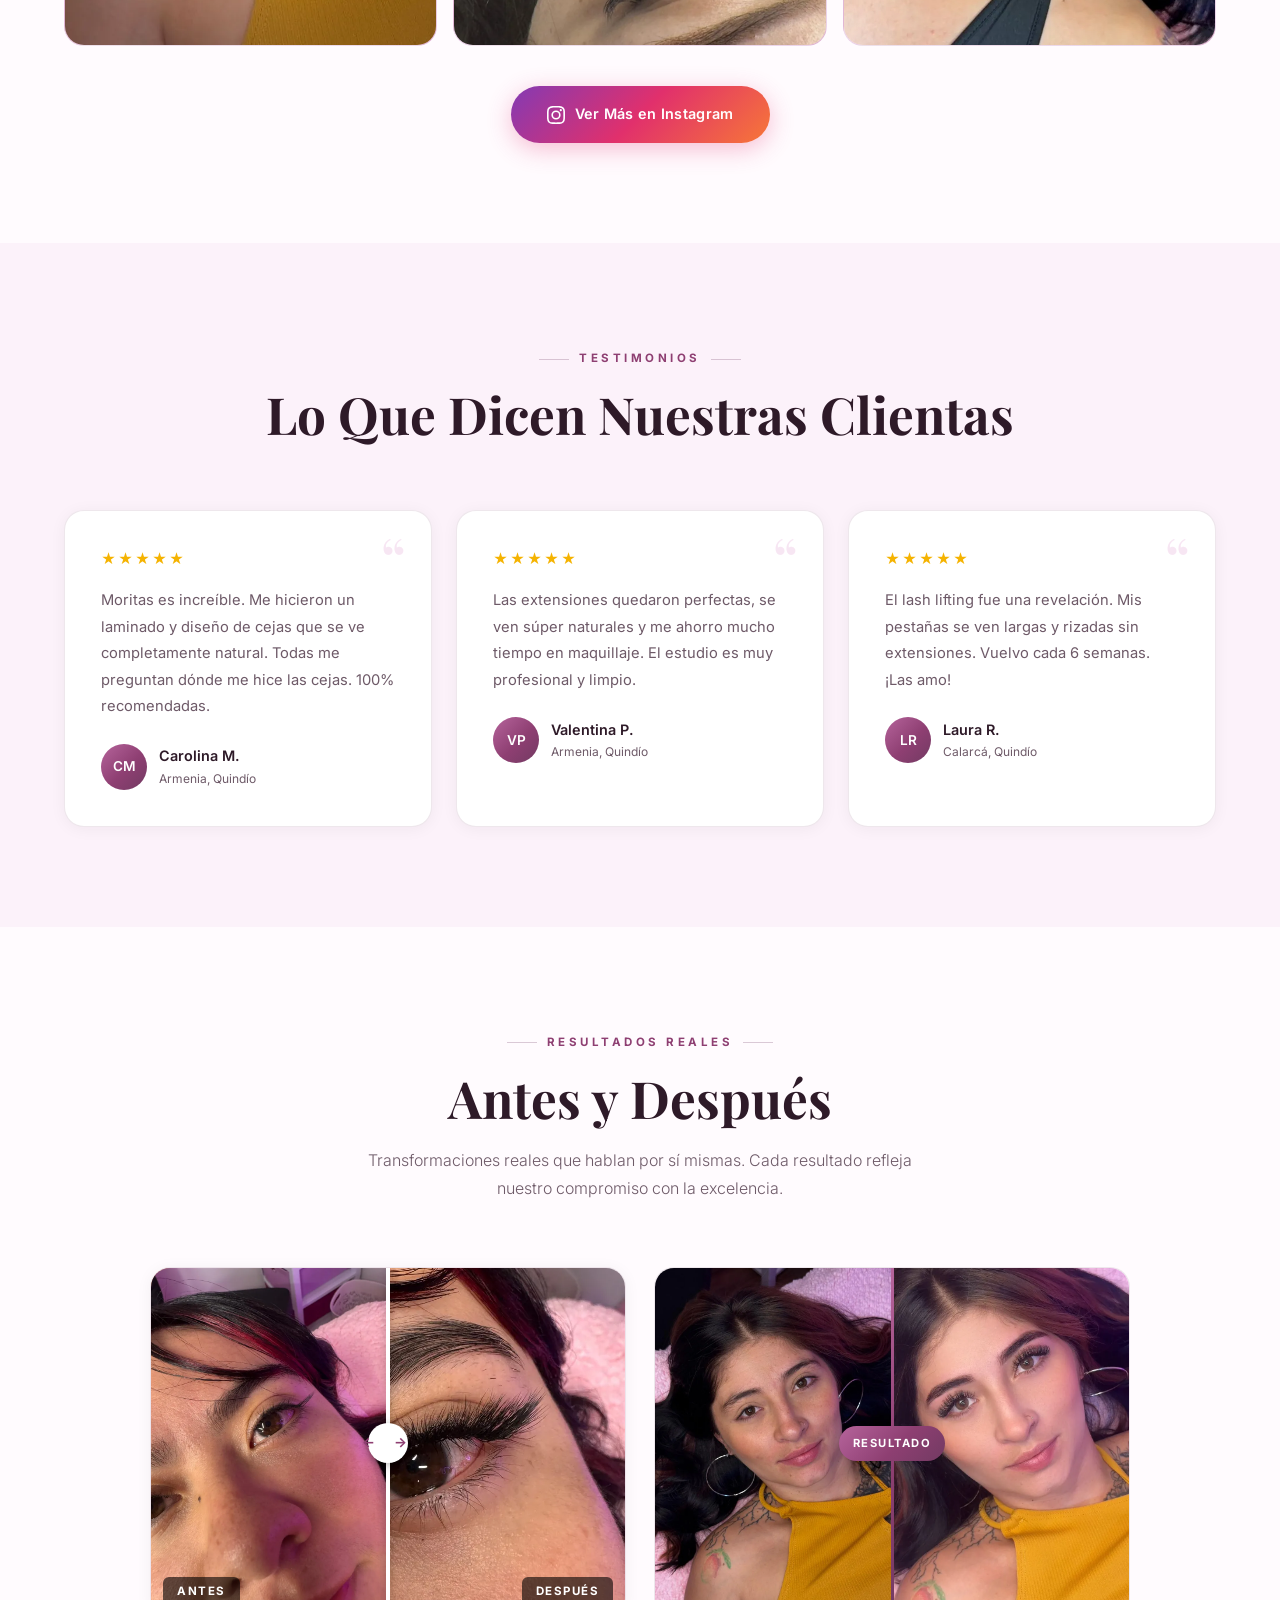
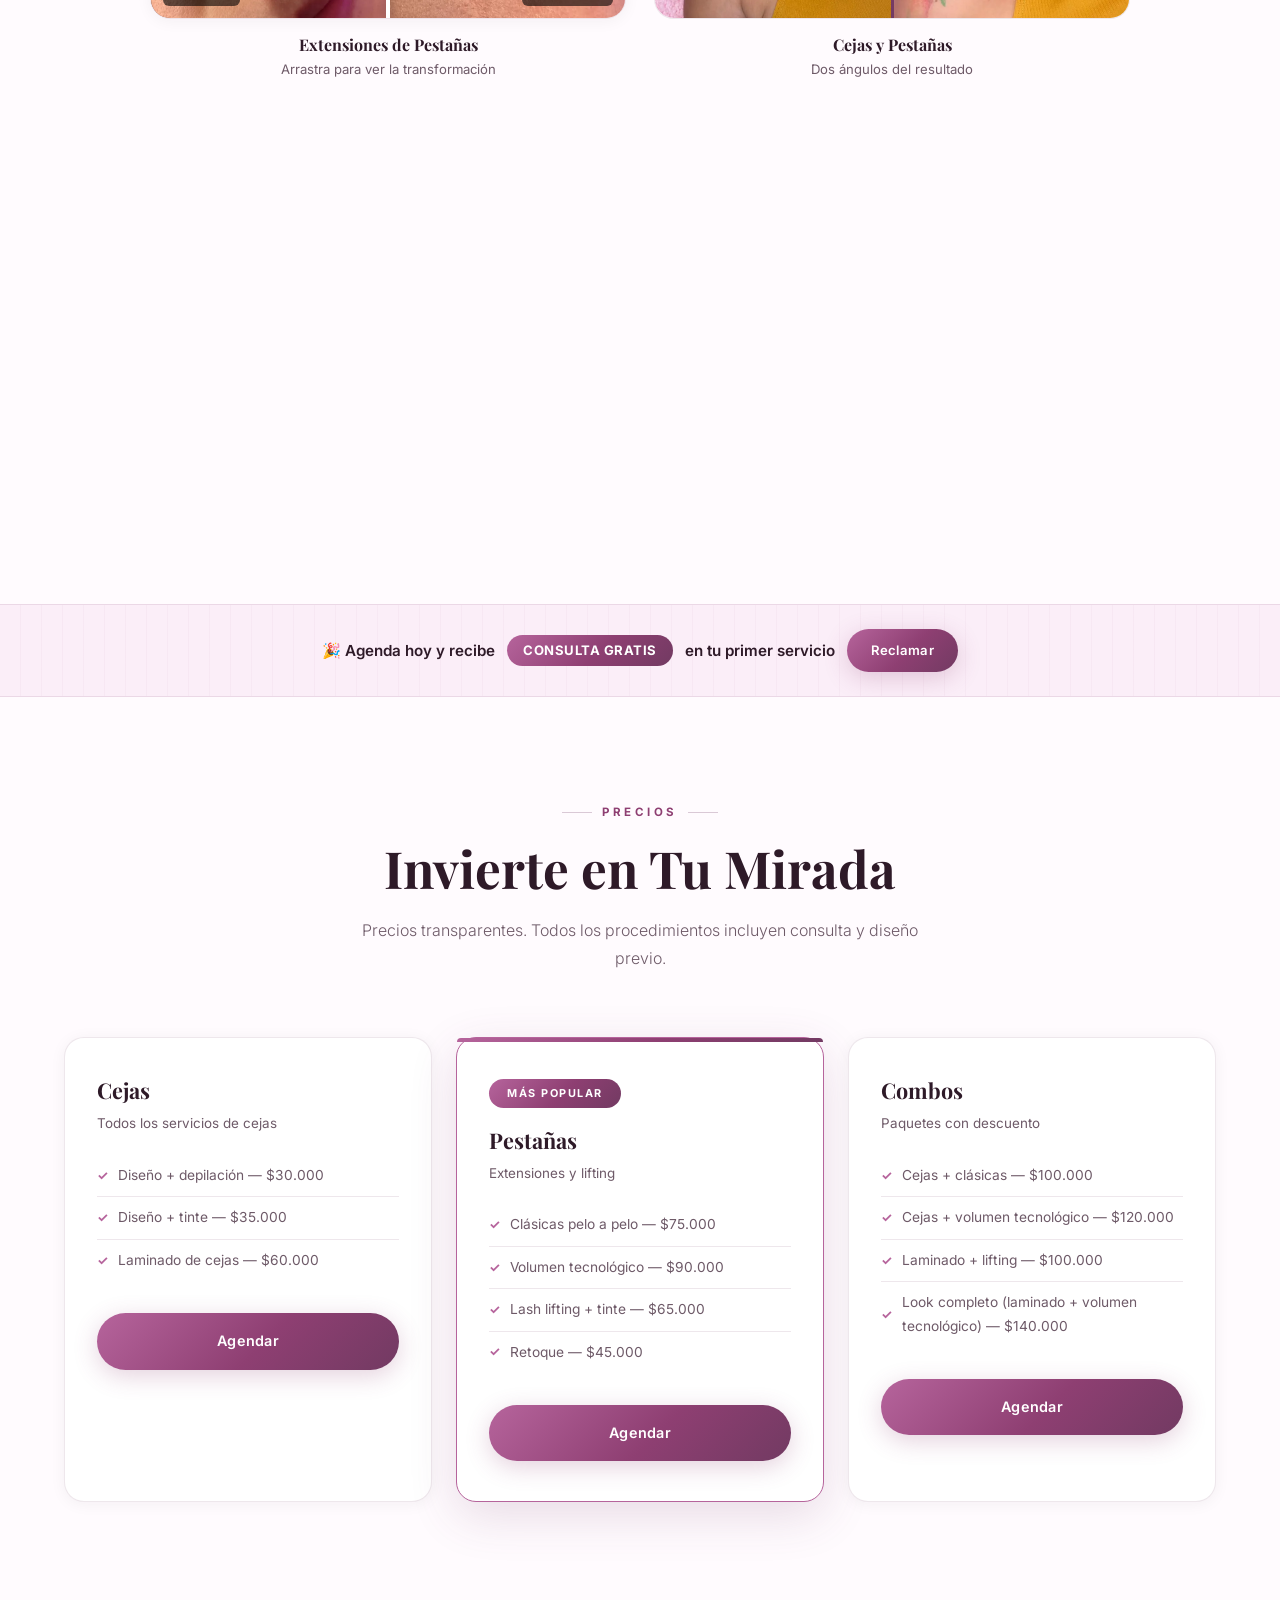
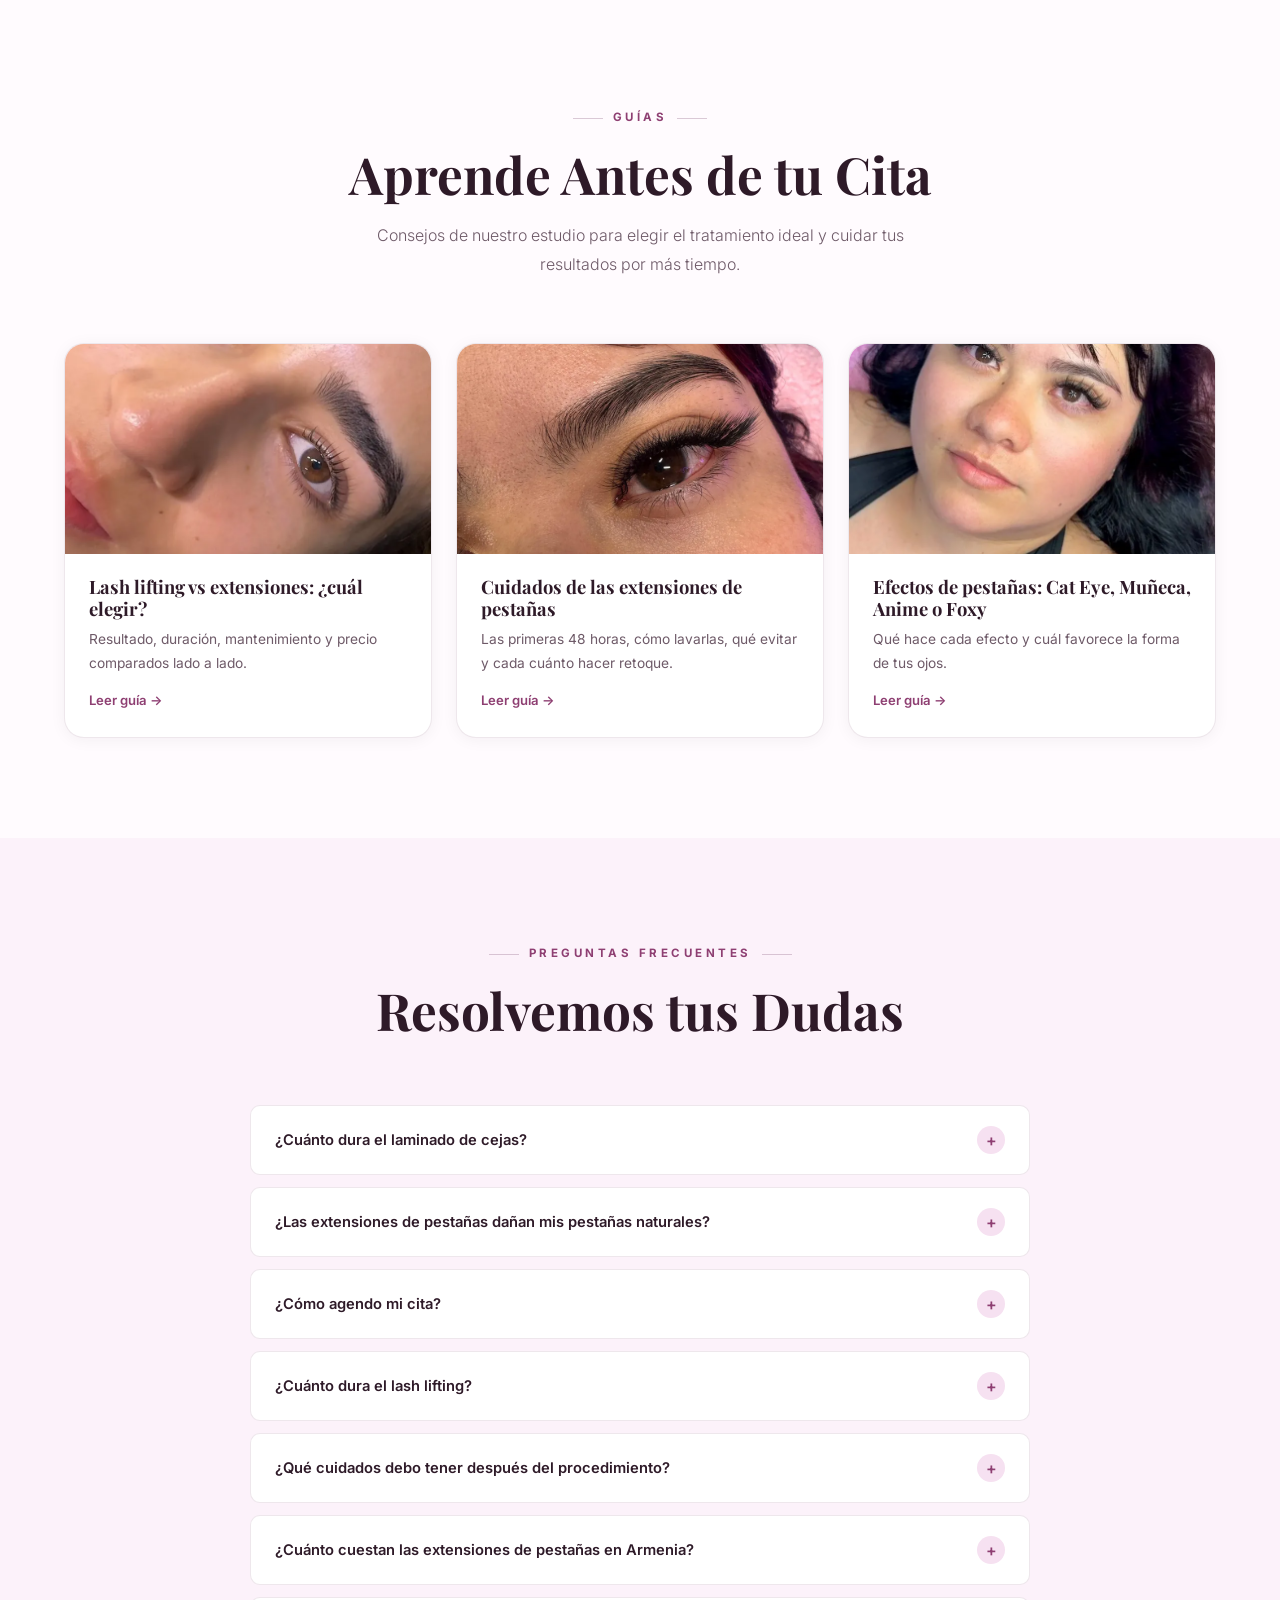
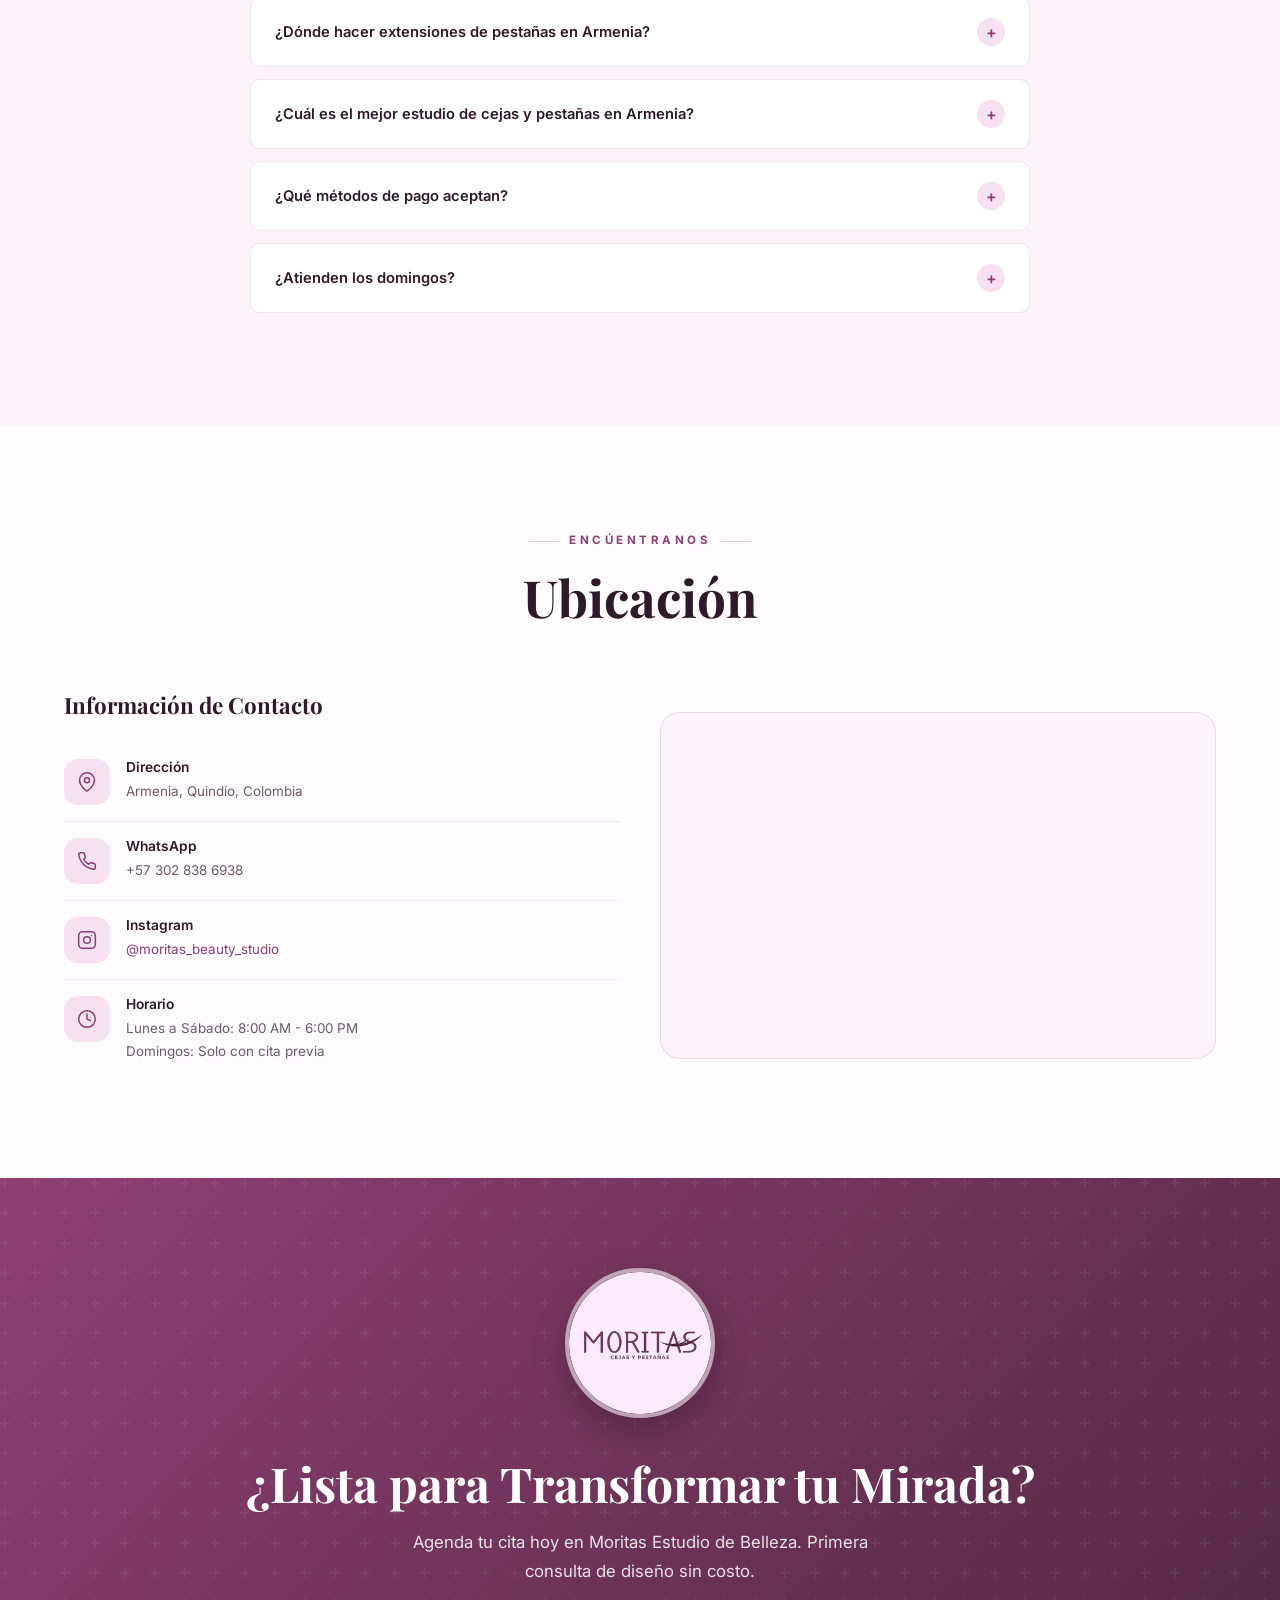
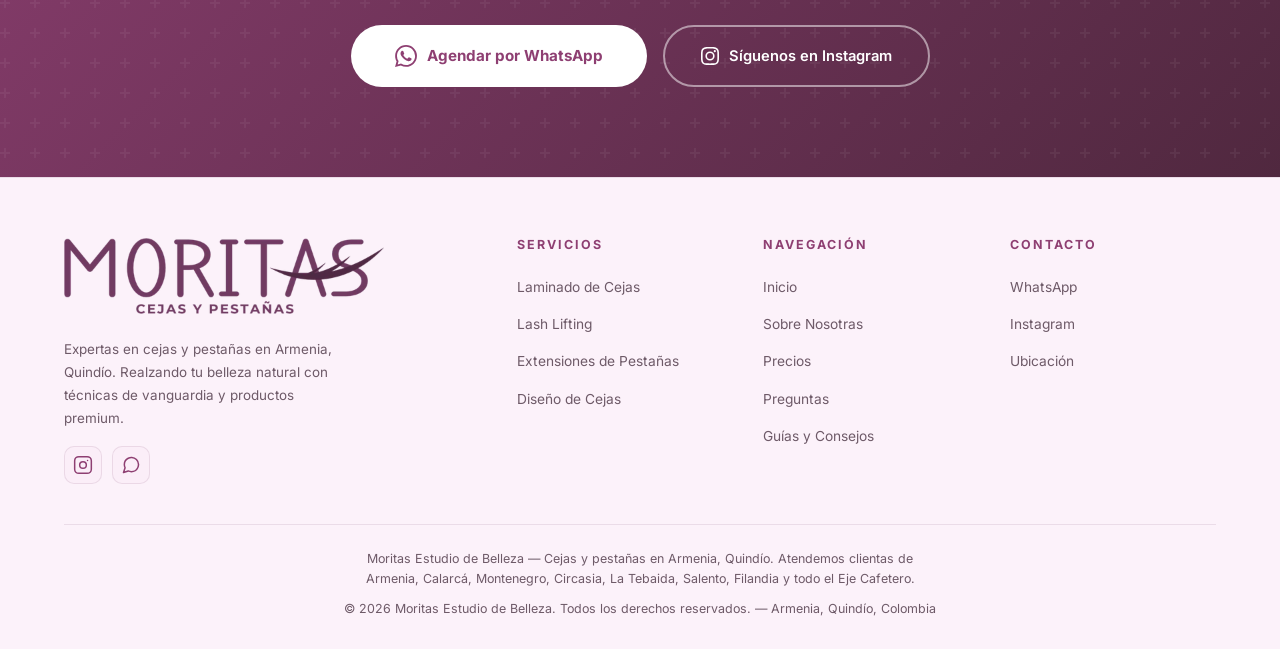
==== commit c72d83bb: "Add rebrand files missing from previous commit The previous commit only contained the file deletions" ====
--- a/index.html
+++ b/index.html
@@ -16,7 +16,7 @@
     <meta name="language" content="Spanish">
     <meta name="revisit-after" content="7 days">
     <meta name="rating" content="general">
-    <meta name="theme-color" content="#C45B8A">
+    <meta name="theme-color" content="#723A62">
     <link rel="canonical" href="https://cejasypestanasarmenia.com/">
     <link rel="alternate" hreflang="es" href="https://cejasypestanasarmenia.com/">
     <link rel="alternate" hreflang="x-default" href="https://cejasypestanasarmenia.com/">
@@ -30,16 +30,16 @@
     <meta property="og:locale:alternate" content="en_US">
     <meta property="og:url" content="https://cejasypestanasarmenia.com/">
     <meta property="og:site_name" content="Moritas Estudio de Belleza">
-    <meta property="og:image" content="https://cejasypestanasarmenia.com/images/logo.jpeg">
-    <meta property="og:image:width" content="1536">
-    <meta property="og:image:height" content="1024">
-    <meta property="og:image:alt" content="Moritas Estudio de Belleza - Cejas y Pestanas en Armenia Quindio">
+    <meta property="og:image" content="https://cejasypestanasarmenia.com/images/og-image.jpg">
+    <meta property="og:image:width" content="1200">
+    <meta property="og:image:height" content="630">
+    <meta property="og:image:alt" content="Moritas Cejas y Pestañas - Extensiones, lash lifting, laminado y diseño de cejas en Armenia, Quindío">
 
     <!-- Twitter Card -->
     <meta name="twitter:card" content="summary_large_image">
     <meta name="twitter:title" content="Cejas y Pestañas en Armenia, Quindío | Moritas Estudio de Belleza">
     <meta name="twitter:description" content="Extensiones de pestañas, lash lifting, laminado y diseño de cejas en Armenia, Quindío.">
-    <meta name="twitter:image" content="https://cejasypestanasarmenia.com/images/logo.jpeg">
+    <meta name="twitter:image" content="https://cejasypestanasarmenia.com/images/og-image.jpg">
 
     <!-- Schema.org Local Business - Enhanced -->
     <script type="application/ld+json">
@@ -48,12 +48,12 @@
         "@type": "BeautySalon",
         "@id": "https://cejasypestanasarmenia.com/#business",
         "name": "Moritas Estudio de Belleza",
-        "alternateName": "Moritas Beauty Studio",
+        "alternateName": ["Moritas Cejas y Pestañas", "Moritas Beauty Studio"],
         "description": "Especialistas en extensiones de pestanas, lash lifting, laminado y diseno de cejas en Armenia, Quindio. Productos premium y bioseguridad certificada.",
         "url": "https://cejasypestanasarmenia.com/",
         "telephone": "+573028386938",
-        "image": "https://cejasypestanasarmenia.com/images/logo.jpeg",
-        "logo": "https://cejasypestanasarmenia.com/images/logo.jpeg",
+        "image": "https://cejasypestanasarmenia.com/images/og-image.jpg",
+        "logo": "https://cejasypestanasarmenia.com/images/brand/icon-512.png",
         "address": {
             "@type": "PostalAddress",
             "addressLocality": "Armenia",
@@ -303,7 +303,7 @@
         "@context": "https://schema.org",
         "@type": "WebSite",
         "name": "Moritas Estudio de Belleza",
-        "alternateName": ["Moritas Beauty Studio", "Moritas Cejas y Pestanas Armenia"],
+        "alternateName": ["Moritas Cejas y Pestañas", "Moritas Beauty Studio"],
         "url": "https://cejasypestanasarmenia.com/",
         "description": "Moritas Estudio de Belleza: el mejor centro especializado en cejas y pestanas de Armenia, Quindio. Extensiones, lash lifting, laminado, diseno de cejas.",
         "inLanguage": ["es", "en"]
@@ -363,35 +363,42 @@
     <link rel="preconnect" href="https://fonts.gstatic.com" crossorigin>
     <link href="https://fonts.googleapis.com/css2?family=Playfair+Display:ital,wght@0,400;0,500;0,600;0,700;1,400;1,500&family=Inter:wght@300;400;500;600;700&display=swap" rel="stylesheet">
 
-    <!-- Favicon SVG - Cat Logo -->
-    <link rel="icon" href="/favicon.svg" type="image/svg+xml">
+    <!-- Favicons & app icons - Moritas monogram -->
+    <link rel="icon" href="/favicon.ico" sizes="any">
+    <link rel="icon" href="/favicon-48.png" type="image/png" sizes="48x48">
+    <link rel="icon" href="/favicon-96.png" type="image/png" sizes="96x96">
+    <link rel="manifest" href="/site.webmanifest">
+    <link rel="preload" as="image" href="images/gallery-3.webp" fetchpriority="high">
 
     <style>
         :root {
-            --bg-primary: #FFFAFB;
-            --bg-secondary: #FFF5F7;
+            --bg-primary: #FFFBFE;
+            --bg-secondary: #FCF2FA;
             --bg-card: #FFFFFF;
-            --bg-accent: #FFF0F3;
-            --text-primary: #2D2D2D;
-            --text-secondary: #6B6B6B;
-            --text-accent: #C45B8A;
-            --accent: #D4729B;
-            --accent-hover: #C45B8A;
-            --accent-light: #FAE0EC;
-            --accent-glow: rgba(196, 91, 138, 0.25);
-            --border: rgba(196, 91, 138, 0.12);
-            --border-strong: rgba(196, 91, 138, 0.25);
-            --shadow: 0 4px 24px rgba(196, 91, 138, 0.08);
-            --shadow-hover: 0 12px 48px rgba(196, 91, 138, 0.15);
-            --shadow-card: 0 2px 16px rgba(0,0,0,0.04);
-            --gradient-hero: linear-gradient(135deg, #FFF0F3 0%, #FADADD 40%, #F5C6D0 70%, #F0B8C8 100%);
-            --gradient-accent: linear-gradient(135deg, #D4729B 0%, #C45B8A 50%, #A8467A 100%);
-            --gradient-soft: linear-gradient(180deg, #FFFAFB 0%, #FFF5F7 100%);
-            --gradient-cta: linear-gradient(135deg, #C45B8A 0%, #9B3D6E 100%);
-            --overlay: rgba(255, 250, 251, 0.95);
-            --nav-bg: rgba(255, 250, 251, 0.82);
+            --bg-accent: #FBEEF8;
+            --text-primary: #2E1A28;
+            --text-secondary: #6E5A68;
+            --text-accent: #8E3F72;
+            --accent: #B6649C;
+            --accent-hover: #8E3F72;
+            --accent-light: #F6E1F1;
+            --accent-glow: rgba(142, 63, 114, 0.24);
+            --border: rgba(114, 58, 98, 0.12);
+            --border-strong: rgba(114, 58, 98, 0.26);
+            --shadow: 0 4px 24px rgba(114, 58, 98, 0.08);
+            --shadow-hover: 0 14px 48px rgba(114, 58, 98, 0.16);
+            --shadow-card: 0 2px 16px rgba(46, 26, 40, 0.05);
+            --gradient-hero: linear-gradient(135deg, #FFF8FD 0%, #FDEAFE 45%, #F7D8EE 75%, #EFC6E3 100%);
+            --gradient-accent: linear-gradient(135deg, #B6649C 0%, #8E3F72 55%, #723A62 100%);
+            --gradient-soft: linear-gradient(180deg, #FFFBFE 0%, #FCF2FA 100%);
+            --gradient-cta: linear-gradient(135deg, #8E3F72 0%, #50283F 100%);
+            --overlay: rgba(255, 251, 254, 0.95);
+            --nav-bg: rgba(255, 251, 254, 0.85);
+            --plum: #723A62;
+            --plum-deep: #50283F;
+            --lilac: #FDEAFE;
             --whatsapp: #25D366;
-            --star: #FFB800;
+            --star: #F5B301;
             --white: #FFFFFF;
             --font-heading: 'Playfair Display', Georgia, serif;
             --font-body: 'Inter', -apple-system, sans-serif;
@@ -401,33 +408,33 @@
         }
 
         [data-theme="dark"] {
-            --bg-primary: #140E14;
-            --bg-secondary: #1C141C;
-            --bg-card: #241A24;
-            --bg-accent: #2E1E2E;
-            --text-primary: #F5E6EE;
-            --text-secondary: #B8A0AE;
-            --text-accent: #E899C0;
-            --accent: #E899C0;
-            --accent-hover: #F0AAD0;
-            --accent-light: #3D2838;
-            --accent-glow: rgba(232, 153, 192, 0.2);
-            --border: rgba(232, 153, 192, 0.1);
-            --border-strong: rgba(232, 153, 192, 0.22);
+            --bg-primary: #150D13;
+            --bg-secondary: #1D1219;
+            --bg-card: #261823;
+            --bg-accent: #2F1E2B;
+            --text-primary: #F7E8F2;
+            --text-secondary: #BFA5B6;
+            --text-accent: #E7A6D3;
+            --accent: #E7A6D3;
+            --accent-hover: #F2C1E3;
+            --accent-light: #3A2433;
+            --accent-glow: rgba(231, 166, 211, 0.2);
+            --border: rgba(231, 166, 211, 0.1);
+            --border-strong: rgba(231, 166, 211, 0.22);
             --shadow: 0 4px 24px rgba(0, 0, 0, 0.35);
             --shadow-hover: 0 12px 48px rgba(0, 0, 0, 0.45);
             --shadow-card: 0 2px 16px rgba(0,0,0,0.25);
-            --gradient-hero: linear-gradient(135deg, #140E14 0%, #1C141C 40%, #241A24 70%, #2E1E2E 100%);
-            --gradient-accent: linear-gradient(135deg, #D4729B 0%, #C45B8A 50%, #A8467A 100%);
-            --gradient-soft: linear-gradient(180deg, #140E14 0%, #1C141C 100%);
-            --gradient-cta: linear-gradient(135deg, #C45B8A 0%, #9B3D6E 100%);
-            --overlay: rgba(20, 14, 20, 0.95);
-            --nav-bg: rgba(20, 14, 20, 0.88);
+            --gradient-hero: linear-gradient(135deg, #150D13 0%, #1D1219 40%, #261823 70%, #2F1E2B 100%);
+            --gradient-soft: linear-gradient(180deg, #150D13 0%, #1D1219 100%);
+            --overlay: rgba(21, 13, 19, 0.95);
+            --nav-bg: rgba(21, 13, 19, 0.88);
+            --plum: #E7A6D3;
+            --lilac: #3A2433;
         }
 
         *, *::before, *::after { margin: 0; padding: 0; box-sizing: border-box; }
 
-        html { scroll-behavior: smooth; scroll-padding-top: 80px; }
+        html { scroll-behavior: smooth; scroll-padding-top: 96px; }
 
         body {
             font-family: var(--font-body);
@@ -467,17 +474,18 @@
         .navbar.scrolled { box-shadow: var(--shadow); }
 
         .navbar .container {
-            display: flex; align-items: center; justify-content: space-between; height: 72px;
+            display: flex; align-items: center; justify-content: space-between; height: 88px;
         }
 
         .nav-logo {
             display: flex; align-items: center;
         }
 
-        .nav-logo-img {
-            height: 42px; width: auto; object-fit: contain;
-            border-radius: 6px;
-        }
+        .nav-logo-img { height: 58px; width: auto; object-fit: contain; }
+
+        .logo-dark { display: none !important; }
+        [data-theme="dark"] .logo-light { display: none !important; }
+        [data-theme="dark"] .logo-dark { display: block !important; }
 
         .nav-links { display: flex; list-style: none; gap: 28px; align-items: center; }
 
@@ -519,7 +527,7 @@
         .mobile-menu-btn.active span:nth-child(3) { transform: rotate(-45deg) translate(5px, -5px); }
 
         .mobile-menu {
-            display: none; position: fixed; top: 72px; left: 0; right: 0; bottom: 0;
+            display: none; position: fixed; top: 88px; left: 0; right: 0; bottom: 0;
             background: var(--overlay); backdrop-filter: blur(24px); z-index: 999; padding: 40px 24px;
         }
 
@@ -535,16 +543,8 @@
         /* ============ HERO ============ */
         .hero {
             min-height: 100vh; display: flex; align-items: center; justify-content: center;
-            position: relative; background: var(--gradient-hero); overflow: hidden; padding-top: 72px;
-        }
-
-        .hero-bg-image {
-            position: absolute; inset: 0; z-index: 0;
-            background: url('images/hero-bg.jpeg') center/cover no-repeat;
-            opacity: 0.08;
-        }
-
-        [data-theme="dark"] .hero-bg-image { opacity: 0.04; }
+            position: relative; background: var(--gradient-hero); overflow: hidden; padding: 148px 0 88px;
+        }
 
         .hero-bg-shapes {
             position: absolute; inset: 0; overflow: hidden; z-index: 0;
@@ -577,9 +577,51 @@
             75% { transform: translate(15px, 30px) scale(1.05) rotate(3deg); border-radius: 60% 50% 40% 50%; }
         }
 
-        .hero-content {
-            text-align: center; position: relative; z-index: 2; max-width: 820px; padding: 0 24px;
-        }
+        .hero-grid {
+            position: relative; z-index: 2; width: 100%;
+            display: grid; grid-template-columns: 1.08fr 0.92fr; gap: 56px; align-items: center;
+        }
+
+        .hero-content { text-align: left; max-width: 620px; }
+
+        .hero-visual {
+            position: relative; justify-self: center; width: min(430px, 100%);
+            animation: fadeIn 1s ease 0.3s both;
+        }
+
+        .hero-arch {
+            aspect-ratio: 4 / 5; overflow: hidden; background: var(--bg-card);
+            border-radius: 999px 999px 32px 32px; border: 8px solid var(--bg-card);
+            box-shadow: var(--shadow-hover);
+        }
+
+        .hero-arch img { width: 100%; height: 100%; object-fit: cover; display: block; }
+
+        .hero-seal {
+            position: absolute; left: -70px; bottom: 36px; width: 210px; height: 210px;
+            border-radius: 50%; background: var(--bg-card); box-shadow: var(--shadow-hover);
+        }
+
+        .hero-seal svg { position: absolute; inset: 0; width: 100%; height: 100%; animation: spin 26s linear infinite; }
+        .hero-seal text { font-family: var(--font-body); font-size: 13px; font-weight: 600; letter-spacing: 2px; fill: var(--text-accent); }
+
+        .hero-seal img {
+            position: absolute; inset: 40px; width: 130px; height: 130px; border-radius: 50%;
+            box-shadow: inset 0 0 0 1px var(--border);
+        }
+
+        .hero-chip {
+            position: absolute; right: -28px; top: 56px;
+            display: flex; align-items: center; gap: 10px;
+            background: var(--bg-card); border: 1px solid var(--border); border-radius: 16px;
+            padding: 12px 18px; box-shadow: var(--shadow-hover);
+            font-size: 0.8rem; font-weight: 600; color: var(--text-primary);
+            animation: floatCard 4s ease-in-out infinite;
+        }
+
+        .hero-chip .icon { color: var(--text-accent); width: 22px; height: 22px; }
+
+        @keyframes spin { to { transform: rotate(360deg); } }
 
         .hero-badge {
             display: inline-flex; align-items: center; gap: 8px;
@@ -597,7 +639,7 @@
         @keyframes blink { 0%, 100% { opacity: 1; } 50% { opacity: 0.3; } }
 
         .hero h1 {
-            font-size: clamp(2.8rem, 6.5vw, 5rem); font-weight: 700;
+            font-size: clamp(2.6rem, 4.6vw, 4.1rem); font-weight: 700;
             margin-bottom: 12px; color: var(--text-primary);
             letter-spacing: -1px; animation: fadeInUp 0.8s ease 0.2s both;
         }
@@ -610,13 +652,13 @@
 
         .hero-subtitle {
             font-size: clamp(1rem, 2vw, 1.2rem); color: var(--text-secondary);
-            margin-bottom: 44px; font-weight: 300; max-width: 580px;
-            margin-left: auto; margin-right: auto; line-height: 1.9;
+            margin-bottom: 40px; font-weight: 300; max-width: 560px;
+            line-height: 1.9;
             animation: fadeInUp 0.8s ease 0.4s both;
         }
 
         .hero-buttons {
-            display: flex; gap: 16px; justify-content: center; flex-wrap: wrap;
+            display: flex; gap: 16px; justify-content: flex-start; flex-wrap: wrap;
             animation: fadeInUp 0.8s ease 0.6s both;
         }
 
@@ -649,8 +691,8 @@
         .btn-instagram:hover { transform: translateY(-3px) scale(1.02); box-shadow: 0 10px 36px rgba(225, 48, 108, 0.4); }
 
         .hero-stats {
-            display: flex; justify-content: center; gap: 48px;
-            margin-top: 64px; padding-top: 40px; border-top: 1px solid var(--border);
+            display: flex; justify-content: flex-start; gap: 44px;
+            margin-top: 52px; padding-top: 32px; border-top: 1px solid var(--border);
             animation: fadeInUp 0.8s ease 0.8s both;
         }
 
@@ -700,8 +742,15 @@
         .trust-icon {
             width: 40px; height: 40px; display: flex; align-items: center;
             justify-content: center; background: var(--accent-light);
-            border-radius: 12px; font-size: 1.1rem;
-        }
+            border-radius: 12px; color: var(--text-accent);
+        }
+
+        .icon {
+            width: 20px; height: 20px; fill: none; stroke: currentColor; stroke-width: 1.8;
+            stroke-linecap: round; stroke-linejoin: round; flex-shrink: 0;
+        }
+
+        .icon-fill { fill: currentColor; stroke: none; }
 
         /* ============ SECTIONS ============ */
         section { padding: 100px 0; position: relative; z-index: 1; }
@@ -841,7 +890,7 @@
         }
 
         .about-float-card {
-            position: absolute; bottom: -20px; right: -20px;
+            position: absolute; bottom: -20px; right: -20px; z-index: 2;
             background: var(--bg-card); border: 1px solid var(--border);
             border-radius: var(--radius); padding: 20px 28px;
             box-shadow: var(--shadow-hover); text-align: center;
@@ -851,6 +900,13 @@
         @keyframes floatCard { 0%, 100% { transform: translateY(0); } 50% { transform: translateY(-8px); } }
 
         .about-float-card .stat-number { font-size: 1.8rem; }
+
+        .about-seal {
+            position: absolute; top: -40px; left: -40px; z-index: 2;
+            width: 164px; height: 164px; border-radius: 50%;
+            border: 5px solid var(--bg-card); box-shadow: var(--shadow-hover);
+            animation: floatCard 5s ease-in-out infinite reverse;
+        }
 
         .about-content h2 {
             font-size: clamp(1.8rem, 3vw, 2.5rem); margin-bottom: 20px; color: var(--text-primary);
@@ -1028,7 +1084,8 @@
         .before-after { background: var(--bg-primary); }
 
         .ba-grid {
-            display: grid; grid-template-columns: repeat(auto-fit, minmax(340px, 1fr)); gap: 24px;
+            display: grid; grid-template-columns: repeat(auto-fit, minmax(min(100%, 380px), 1fr)); gap: 28px;
+            max-width: 980px; margin: 0 auto;
         }
 
         .ba-card {
@@ -1204,7 +1261,7 @@
         .location-icon {
             width: 46px; height: 46px; display: flex; align-items: center;
             justify-content: center; background: var(--accent-light);
-            border-radius: 14px; font-size: 1.2rem; flex-shrink: 0;
+            border-radius: 14px; color: var(--text-accent); flex-shrink: 0;
         }
 
         .location-detail h4 {
@@ -1230,6 +1287,12 @@
         .cta::before {
             content: ''; position: absolute; inset: 0;
             background: url("data:image/svg+xml,%3Csvg width='60' height='60' viewBox='0 0 60 60' xmlns='http://www.w3.org/2000/svg'%3E%3Cg fill='none' fill-rule='evenodd'%3E%3Cg fill='%23ffffff' fill-opacity='0.05'%3E%3Cpath d='M36 34v-4h-2v4h-4v2h4v4h2v-4h4v-2h-4zm0-30V0h-2v4h-4v2h4v4h2V6h4V4h-4zM6 34v-4H4v4H0v2h4v4h2v-4h4v-2H6zM6 4V0H4v4H0v2h4v4h2V6h4V4H6z'/%3E%3C/g%3E%3C/g%3E%3C/svg%3E");
+        }
+
+        .cta-seal {
+            width: 150px; height: 150px; border-radius: 50%; margin: 0 auto 28px;
+            border: 4px solid rgba(255, 255, 255, 0.55); position: relative;
+            box-shadow: 0 12px 32px rgba(0, 0, 0, 0.25);
         }
 
         .cta h2 { color: white; font-size: clamp(1.8rem, 4vw, 3rem); margin-bottom: 16px; position: relative; }
@@ -1288,9 +1351,29 @@
 
         .social-link {
             width: 38px; height: 38px; display: flex; align-items: center; justify-content: center;
-            background: var(--bg-accent); border: 1px solid var(--border);
-            border-radius: 10px; font-size: 1rem; transition: var(--transition);
-        }
+            background: var(--bg-accent); border: 1px solid var(--border); color: var(--text-accent);
+            border-radius: 10px; transition: var(--transition);
+        }
+
+        .footer-logo { height: 76px; width: auto; margin-bottom: 16px; }
+
+        /* ============ GUIDES ============ */
+        .guides { background: var(--bg-primary); }
+
+        .guides-grid { display: grid; grid-template-columns: repeat(3, 1fr); gap: 24px; }
+
+        .guide-card {
+            background: var(--bg-card); border: 1px solid var(--border); border-radius: var(--radius);
+            overflow: hidden; box-shadow: var(--shadow-card); transition: var(--transition);
+            display: flex; flex-direction: column;
+        }
+
+        .guide-card:hover { transform: translateY(-6px); box-shadow: var(--shadow-hover); border-color: var(--border-strong); }
+        .guide-card img { width: 100%; height: 210px; object-fit: cover; }
+        .guide-card > div { padding: 22px 24px 26px; display: flex; flex-direction: column; flex-grow: 1; }
+        .guide-card h3 { font-size: 1.15rem; color: var(--text-primary); margin-bottom: 8px; }
+        .guide-card p { font-size: 0.86rem; color: var(--text-secondary); line-height: 1.7; flex-grow: 1; }
+        .guide-more { margin-top: 14px; font-size: 0.82rem; font-weight: 600; color: var(--text-accent); }
 
         .social-link:hover { background: var(--accent-light); transform: translateY(-3px); border-color: var(--border-strong); }
 
@@ -1379,6 +1462,16 @@
 
         /* ============ RESPONSIVE ============ */
         @media (max-width: 968px) {
+            .hero { padding: 128px 0 72px; }
+            .hero-grid { grid-template-columns: 1fr; gap: 56px; }
+            .hero-content { text-align: center; margin: 0 auto; }
+            .hero-subtitle { margin-left: auto; margin-right: auto; }
+            .hero-buttons, .hero-stats { justify-content: center; }
+            .hero-visual { width: min(340px, 84%); }
+            .hero-seal { left: -40px; bottom: 24px; width: 160px; height: 160px; }
+            .hero-seal img { inset: 30px; width: 100px; height: 100px; }
+            .hero-chip { right: -22px; top: 30px; }
+            .guides-grid { grid-template-columns: 1fr; max-width: 520px; margin: 0 auto; }
             .nav-links { display: none; }
             .mobile-menu-btn { display: block; }
             .about-grid, .location-grid { grid-template-columns: 1fr; }
@@ -1393,7 +1486,15 @@
         @media (max-width: 640px) {
             .hero h1 { font-size: 2.2rem; }
             section { padding: 70px 0; }
-            .hero-stats { flex-direction: column; gap: 16px; }
+            .hero-stats { gap: 18px; }
+            .hero-stats .stat-number { font-size: 1.6rem; }
+            .hero-stats .stat-label { font-size: 0.62rem; letter-spacing: 1px; }
+            .hero-chip { font-size: 0.72rem; padding: 10px 14px; right: -14px; }
+            .nav-logo-img { height: 46px; }
+            .navbar .container { height: 76px; }
+            .mobile-menu { top: 76px; }
+            #themeText { display: none; }
+            .about-seal { top: -24px; left: -8px; width: 116px; height: 116px; }
             .hero-buttons { flex-direction: column; align-items: center; }
             .gallery-grid { grid-template-columns: 1fr 1fr; gap: 10px; }
             .services-grid { grid-template-columns: 1fr; }
@@ -1434,15 +1535,6 @@
             .whatsapp-float { bottom: 72px; }
         }
 
-        /* ============ CAT LOGO SVG ============ */
-        .cat-logo-svg { width: 34px; height: 34px; flex-shrink: 0; }
-        .cat-logo-svg .cat-body { fill: var(--text-accent); }
-        .cat-logo-svg .cat-eye { fill: var(--bg-primary); }
-        .cat-logo-svg .cat-pupil { fill: var(--text-primary); }
-        .cat-logo-svg .cat-nose { fill: #FFB0C8; }
-        .cat-logo-svg .cat-lash { stroke: var(--text-primary); fill: none; stroke-linecap: round; }
-        .cat-logo-svg .cat-whisker { stroke: var(--text-accent); fill: none; }
-
         /* ============ PRELOADER ============ */
         .preloader {
             position: fixed; inset: 0; z-index: 9999;
@@ -1453,39 +1545,27 @@
 
         .preloader.hidden { opacity: 0; visibility: hidden; pointer-events: none; }
 
-        .preloader-cat {
-            width: 80px; height: 80px;
-            animation: preloaderBounce 1s ease-in-out infinite, preloaderFade 1s ease-in-out infinite;
-        }
-
-        @keyframes preloaderBounce {
-            0%, 100% { transform: translateY(0) scale(1); }
-            50% { transform: translateY(-15px) scale(1.05); }
-        }
-
-        @keyframes preloaderFade {
-            0%, 100% { opacity: 1; }
-            50% { opacity: 0.6; }
-        }
-
-        .preloader-text {
-            margin-top: 20px; font-family: var(--font-heading);
-            font-size: 1.1rem; color: var(--text-accent);
-            letter-spacing: 3px; text-transform: uppercase;
-            animation: preloaderFade 1s ease-in-out infinite 0.3s;
-        }
-
-        .preloader-bar {
-            width: 120px; height: 3px; background: var(--border);
-            border-radius: 3px; margin-top: 16px; overflow: hidden;
-        }
-
-        .preloader-bar-fill {
-            width: 0%; height: 100%; background: var(--gradient-accent);
-            border-radius: 3px; animation: preloaderFill 1.5s ease-in-out forwards;
-        }
-
-        @keyframes preloaderFill { to { width: 100%; } }
+        .preloader-seal {
+            position: relative; width: 204px; height: 204px;
+            display: flex; align-items: center; justify-content: center;
+        }
+
+        .preloader-seal::before {
+            content: ''; position: absolute; inset: 0; border-radius: 50%;
+            border: 2px solid var(--border); border-top-color: var(--accent-hover);
+            animation: spin 0.9s linear infinite;
+        }
+
+        .preloader-seal img {
+            width: 170px; height: 170px; border-radius: 50%;
+            animation: preloaderPulse 1.2s ease-in-out infinite;
+        }
+
+        @keyframes preloaderPulse { 0%, 100% { transform: scale(1); } 50% { transform: scale(1.05); } }
+
+        @media (prefers-reduced-motion: reduce) {
+            .hero-seal svg, .hero-chip, .about-seal, .about-float-card, .preloader-seal img { animation: none; }
+        }
 
         /* ============ INTERACTIVE BA SLIDER ============ */
         .ba-slider-container {
@@ -1569,10 +1649,11 @@
         }
 
         .wa-popup-avatar {
-            width: 44px; height: 44px; border-radius: 50%;
-            background: rgba(255,255,255,0.2); display: flex;
-            align-items: center; justify-content: center; flex-shrink: 0;
-        }
+            width: 52px; height: 52px; border-radius: 50%; overflow: hidden;
+            background: var(--lilac); flex-shrink: 0; border: 2px solid rgba(255,255,255,0.6);
+        }
+
+        .wa-popup-avatar img { width: 100%; height: 100%; display: block; }
 
         .wa-popup-name { font-weight: 700; font-size: 0.92rem; }
         .wa-popup-status { font-size: 0.72rem; opacity: 0.85; }
@@ -1639,31 +1720,24 @@
 </head>
 <body>
 
+    <!-- ICON SPRITE -->
+    <svg width="0" height="0" style="position:absolute" aria-hidden="true">
+        <symbol id="i-award" viewBox="0 0 24 24"><circle cx="12" cy="8" r="7"/><polyline points="8.21 13.89 7 23 12 20 17 23 15.79 13.88"/></symbol>
+        <symbol id="i-shield" viewBox="0 0 24 24"><path d="M12 22s8-4 8-10V5l-8-3-8 3v7c0 6 8 10 8 10z"/><polyline points="9 12 11 14 15 10"/></symbol>
+        <symbol id="i-star" viewBox="0 0 24 24"><polygon points="12 2 15.09 8.26 22 9.27 17 14.14 18.18 21.02 12 17.77 5.82 21.02 7 14.14 2 9.27 8.91 8.26 12 2"/></symbol>
+        <symbol id="i-pin" viewBox="0 0 24 24"><path d="M21 10c0 7-9 13-9 13s-9-6-9-13a9 9 0 0 1 18 0z"/><circle cx="12" cy="10" r="3"/></symbol>
+        <symbol id="i-ig" viewBox="0 0 24 24"><rect x="2" y="2" width="20" height="20" rx="5"/><circle cx="12" cy="12" r="4"/><line x1="17.5" y1="6.5" x2="17.51" y2="6.5"/></symbol>
+        <symbol id="i-phone" viewBox="0 0 24 24"><path d="M22 16.92v3a2 2 0 0 1-2.18 2 19.79 19.79 0 0 1-8.63-3.07 19.5 19.5 0 0 1-6-6 19.79 19.79 0 0 1-3.07-8.67A2 2 0 0 1 4.11 2h3a2 2 0 0 1 2 1.72 12.84 12.84 0 0 0 .7 2.81 2 2 0 0 1-.45 2.11L8.09 9.91a16 16 0 0 0 6 6l1.27-1.27a2 2 0 0 1 2.11-.45 12.84 12.84 0 0 0 2.81.7A2 2 0 0 1 22 16.92z"/></symbol>
+        <symbol id="i-clock" viewBox="0 0 24 24"><circle cx="12" cy="12" r="10"/><polyline points="12 6 12 12 16 14"/></symbol>
+        <symbol id="i-chat" viewBox="0 0 24 24"><path d="M21 11.5a8.38 8.38 0 0 1-.9 3.8 8.5 8.5 0 0 1-7.6 4.7 8.38 8.38 0 0 1-3.8-.9L3 21l1.9-5.7a8.38 8.38 0 0 1-.9-3.8 8.5 8.5 0 0 1 4.7-7.6 8.38 8.38 0 0 1 3.8-.9h.5a8.48 8.48 0 0 1 8 8v.5z"/></symbol>
+        <symbol id="i-sparkle" viewBox="0 0 24 24"><path d="M12 3l1.9 5.6L19.5 10.5 13.9 12.4 12 18l-1.9-5.6L4.5 10.5l5.6-1.9z"/><path d="M19 15l.8 2.2L22 18l-2.2.8L19 21l-.8-2.2L16 18l2.2-.8z"/></symbol>
+    </svg>
+
     <!-- PRELOADER -->
     <div class="preloader" id="preloader">
-        <svg class="preloader-cat" viewBox="0 0 100 100">
-            <path class="cat-body" d="M15 75 Q15 35 30 20 L35 5 Q38 15 40 20 Q50 12 60 20 Q62 15 65 5 L70 20 Q85 35 85 75 Q85 95 50 95 Q15 95 15 75Z" fill="var(--text-accent)"/>
-            <ellipse class="cat-eye" cx="37" cy="52" rx="8" ry="9" fill="white"/>
-            <ellipse class="cat-eye" cx="63" cy="52" rx="8" ry="9" fill="white"/>
-            <ellipse class="cat-pupil" cx="38" cy="52" rx="4" ry="5.5" fill="#1a1118"/>
-            <ellipse class="cat-pupil" cx="64" cy="52" rx="4" ry="5.5" fill="#1a1118"/>
-            <ellipse class="cat-nose" cx="50" cy="63" rx="3" ry="2" fill="#FFB0C8"/>
-            <path d="M46 65 Q50 70 54 65" stroke="#1a1118" stroke-width="2" fill="none" stroke-linecap="round"/>
-            <!-- Lashes -->
-            <path class="cat-lash" d="M24 42 Q29 36 33 46" stroke-width="2.5"/>
-            <path class="cat-lash" d="M21 38 Q28 33 32 43" stroke-width="2"/>
-            <path class="cat-lash" d="M27 45 Q30 39 35 48" stroke-width="2"/>
-            <path class="cat-lash" d="M76 42 Q71 36 67 46" stroke-width="2.5"/>
-            <path class="cat-lash" d="M79 38 Q72 33 68 43" stroke-width="2"/>
-            <path class="cat-lash" d="M73 45 Q70 39 65 48" stroke-width="2"/>
-            <!-- Whiskers -->
-            <path class="cat-whisker" d="M22 55 Q28 52 32 55" stroke-width="1.5"/>
-            <path class="cat-whisker" d="M20 60 Q28 58 32 59" stroke-width="1.5"/>
-            <path class="cat-whisker" d="M78 55 Q72 52 68 55" stroke-width="1.5"/>
-            <path class="cat-whisker" d="M80 60 Q72 58 68 59" stroke-width="1.5"/>
-        </svg>
-        <div class="preloader-text">Moritas</div>
-        <div class="preloader-bar"><div class="preloader-bar-fill"></div></div>
+        <div class="preloader-seal">
+            <img src="images/brand/moritas-sello-240.webp" alt="Moritas Cejas y Pesta&ntilde;as" width="240" height="240">
+        </div>
     </div>
 
     <!-- Particles -->
@@ -1672,8 +1746,9 @@
     <!-- NAVBAR -->
     <nav class="navbar" id="navbar">
         <div class="container">
-            <a href="#" class="nav-logo">
-                <img src="images/logo.jpeg" alt="Moritas Beauty Studio" class="nav-logo-img">
+            <a href="#inicio" class="nav-logo" aria-label="Moritas Cejas y Pesta&ntilde;as - Inicio">
+                <img src="images/brand/moritas-logo.webp" alt="Moritas Cejas y Pesta&ntilde;as" class="nav-logo-img logo-light" width="480" height="114">
+                <img src="images/brand/moritas-logo-light.webp" alt="" class="nav-logo-img logo-dark" width="480" height="114">
             </a>
             <ul class="nav-links">
                 <li><a href="#inicio" data-es="Inicio" data-en="Home">Inicio</a></li>
@@ -1717,46 +1792,60 @@
 
     <!-- HERO -->
     <section class="hero" id="inicio">
-        <div class="hero-bg-image"></div>
         <div class="hero-bg-shapes">
             <div class="hero-shape"></div>
             <div class="hero-shape"></div>
             <div class="hero-shape"></div>
         </div>
-        <div class="hero-content">
-            <div class="hero-badge">
-                <span class="badge-dot"></span>
-                <span data-es="Armenia, Quind&iacute;o" data-en="Armenia, Quind&iacute;o">Armenia, Quind&iacute;o</span>
-            </div>
-            <h1>
-                <span data-es="Cejas y Pesta&ntilde;as" data-en="Brows &amp; Lashes">Cejas y Pesta&ntilde;as</span><br>
-                <em data-es="en Armenia, Quind&iacute;o" data-en="in Armenia, Quind&iacute;o">en Armenia, Quind&iacute;o</em>
-            </h1>
-            <p class="hero-subtitle" data-es="Bienvenida a Moritas Estudio de Belleza. Somos expertas en cejas y pesta&ntilde;as, ofreciendo extensiones, lash lifting, laminado y dise&ntilde;o personalizado con t&eacute;cnicas de vanguardia." data-en="Welcome to Moritas Beauty Studio. We are brow and lash experts, offering extensions, lash lifting, lamination and custom design with cutting-edge techniques.">
-                Bienvenida a Moritas Estudio de Belleza. Somos expertas en cejas y pesta&ntilde;as, ofreciendo extensiones, lash lifting, laminado y dise&ntilde;o personalizado con t&eacute;cnicas de vanguardia.
-            </p>
-            <div class="hero-buttons">
-                <a href="https://wa.me/573028386938?text=Hola%20Moritas%20%F0%9F%AB%90%E2%9C%A8%20quiero%20agendar%20una%20cita" class="btn btn-primary" target="_blank" rel="noopener noreferrer">
-                    <svg width="20" height="20" viewBox="0 0 24 24" fill="currentColor"><path d="M17.472 14.382c-.297-.149-1.758-.867-2.03-.967-.273-.099-.471-.148-.67.15-.197.297-.767.966-.94 1.164-.173.199-.347.223-.644.075-.297-.15-1.255-.463-2.39-1.475-.883-.788-1.48-1.761-1.653-2.059-.173-.297-.018-.458.13-.606.134-.133.298-.347.446-.52.149-.174.198-.298.298-.497.099-.198.05-.371-.025-.52-.075-.149-.669-1.612-.916-2.207-.242-.579-.487-.5-.669-.51-.173-.008-.371-.01-.57-.01-.198 0-.52.074-.792.372-.272.297-1.04 1.016-1.04 2.479 0 1.462 1.065 2.875 1.213 3.074.149.198 2.096 3.2 5.077 4.487.709.306 1.262.489 1.694.625.712.227 1.36.195 1.871.118.571-.085 1.758-.719 2.006-1.413.248-.694.248-1.289.173-1.413-.074-.124-.272-.198-.57-.347m-5.421 7.403h-.004a9.87 9.87 0 01-5.031-1.378l-.361-.214-3.741.982.998-3.648-.235-.374a9.86 9.86 0 01-1.51-5.26c.001-5.45 4.436-9.884 9.888-9.884 2.64 0 5.122 1.03 6.988 2.898a9.825 9.825 0 012.893 6.994c-.003 5.45-4.437 9.884-9.885 9.884m8.413-18.297A11.815 11.815 0 0012.05 0C5.495 0 .16 5.335.157 11.892c0 2.096.547 4.142 1.588 5.945L.057 24l6.305-1.654a11.882 11.882 0 005.683 1.448h.005c6.554 0 11.89-5.335 11.893-11.893a11.821 11.821 0 00-3.48-8.413z"/></svg>
-                    <span data-es="Agendar Cita" data-en="Book Now">Agendar Cita</span>
-                </a>
-                <a href="https://www.instagram.com/moritas_beauty_studio" class="btn btn-instagram" target="_blank" rel="noopener noreferrer">
-                    <svg width="18" height="18" viewBox="0 0 24 24" fill="currentColor"><path d="M12 2.163c3.204 0 3.584.012 4.85.07 3.252.148 4.771 1.691 4.919 4.919.058 1.265.069 1.645.069 4.849 0 3.205-.012 3.584-.069 4.849-.149 3.225-1.664 4.771-4.919 4.919-1.266.058-1.644.07-4.85.07-3.204 0-3.584-.012-4.849-.07-3.26-.149-4.771-1.699-4.919-4.92-.058-1.265-.07-1.644-.07-4.849 0-3.204.013-3.583.07-4.849.149-3.227 1.664-4.771 4.919-4.919 1.266-.057 1.645-.069 4.849-.069zM12 0C8.741 0 8.333.014 7.053.072 2.695.272.273 2.69.073 7.052.014 8.333 0 8.741 0 12c0 3.259.014 3.668.072 4.948.2 4.358 2.618 6.78 6.98 6.98C8.333 23.986 8.741 24 12 24c3.259 0 3.668-.014 4.948-.072 4.354-.2 6.782-2.618 6.979-6.98.059-1.28.073-1.689.073-4.948 0-3.259-.014-3.667-.072-4.947-.196-4.354-2.617-6.78-6.979-6.98C15.668.014 15.259 0 12 0zm0 5.838a6.162 6.162 0 100 12.324 6.162 6.162 0 000-12.324zM12 16a4 4 0 110-8 4 4 0 010 8zm6.406-11.845a1.44 1.44 0 100 2.881 1.44 1.44 0 000-2.881z"/></svg>
-                    <span>@moritas_beauty_studio</span>
-                </a>
-            </div>
-            <div class="hero-stats">
-                <div class="stat">
-                    <div class="stat-number" data-count="500">0</div>
-                    <div class="stat-label" data-es="Clientas Felices" data-en="Happy Clients">Clientas Felices</div>
-                </div>
-                <div class="stat">
-                    <div class="stat-number">5.0</div>
-                    <div class="stat-label" data-es="Calificaci&oacute;n" data-en="Rating">Calificaci&oacute;n</div>
-                </div>
-                <div class="stat">
-                    <div class="stat-number">100%</div>
-                    <div class="stat-label" data-es="Productos Premium" data-en="Premium Products">Productos Premium</div>
+        <div class="container hero-grid">
+            <div class="hero-content">
+                <div class="hero-badge">
+                    <span class="badge-dot"></span>
+                    <span data-es="Armenia, Quind&iacute;o" data-en="Armenia, Quind&iacute;o">Armenia, Quind&iacute;o</span>
+                </div>
+                <h1>
+                    <span data-es="Cejas y Pesta&ntilde;as" data-en="Brows &amp; Lashes">Cejas y Pesta&ntilde;as</span><br>
+                    <em data-es="en Armenia, Quind&iacute;o" data-en="in Armenia, Quind&iacute;o">en Armenia, Quind&iacute;o</em>
+                </h1>
+                <p class="hero-subtitle" data-es="Bienvenida a Moritas Estudio de Belleza. Somos expertas en cejas y pesta&ntilde;as, ofreciendo extensiones, lash lifting, laminado y dise&ntilde;o personalizado con t&eacute;cnicas de vanguardia." data-en="Welcome to Moritas Beauty Studio. We are brow and lash experts, offering extensions, lash lifting, lamination and custom design with cutting-edge techniques.">
+                    Bienvenida a Moritas Estudio de Belleza. Somos expertas en cejas y pesta&ntilde;as, ofreciendo extensiones, lash lifting, laminado y dise&ntilde;o personalizado con t&eacute;cnicas de vanguardia.
+                </p>
+                <div class="hero-buttons">
+                    <a href="https://wa.me/573028386938?text=Hola%20Moritas%20%F0%9F%AB%90%E2%9C%A8%20quiero%20agendar%20una%20cita" class="btn btn-primary" target="_blank" rel="noopener noreferrer">
+                        <svg width="20" height="20" viewBox="0 0 24 24" fill="currentColor"><path d="M17.472 14.382c-.297-.149-1.758-.867-2.03-.967-.273-.099-.471-.148-.67.15-.197.297-.767.966-.94 1.164-.173.199-.347.223-.644.075-.297-.15-1.255-.463-2.39-1.475-.883-.788-1.48-1.761-1.653-2.059-.173-.297-.018-.458.13-.606.134-.133.298-.347.446-.52.149-.174.198-.298.298-.497.099-.198.05-.371-.025-.52-.075-.149-.669-1.612-.916-2.207-.242-.579-.487-.5-.669-.51-.173-.008-.371-.01-.57-.01-.198 0-.52.074-.792.372-.272.297-1.04 1.016-1.04 2.479 0 1.462 1.065 2.875 1.213 3.074.149.198 2.096 3.2 5.077 4.487.709.306 1.262.489 1.694.625.712.227 1.36.195 1.871.118.571-.085 1.758-.719 2.006-1.413.248-.694.248-1.289.173-1.413-.074-.124-.272-.198-.57-.347m-5.421 7.403h-.004a9.87 9.87 0 01-5.031-1.378l-.361-.214-3.741.982.998-3.648-.235-.374a9.86 9.86 0 01-1.51-5.26c.001-5.45 4.436-9.884 9.888-9.884 2.64 0 5.122 1.03 6.988 2.898a9.825 9.825 0 012.893 6.994c-.003 5.45-4.437 9.884-9.885 9.884m8.413-18.297A11.815 11.815 0 0012.05 0C5.495 0 .16 5.335.157 11.892c0 2.096.547 4.142 1.588 5.945L.057 24l6.305-1.654a11.882 11.882 0 005.683 1.448h.005c6.554 0 11.89-5.335 11.893-11.893a11.821 11.821 0 00-3.48-8.413z"/></svg>
+                        <span data-es="Agendar Cita" data-en="Book Now">Agendar Cita</span>
+                    </a>
+                    <a href="https://www.instagram.com/moritas_beauty_studio" class="btn btn-instagram" target="_blank" rel="noopener noreferrer">
+                        <svg width="18" height="18" viewBox="0 0 24 24" fill="currentColor"><path d="M12 2.163c3.204 0 3.584.012 4.85.07 3.252.148 4.771 1.691 4.919 4.919.058 1.265.069 1.645.069 4.849 0 3.205-.012 3.584-.069 4.849-.149 3.225-1.664 4.771-4.919 4.919-1.266.058-1.644.07-4.85.07-3.204 0-3.584-.012-4.849-.07-3.26-.149-4.771-1.699-4.919-4.92-.058-1.265-.07-1.644-.07-4.849 0-3.204.013-3.583.07-4.849.149-3.227 1.664-4.771 4.919-4.919 1.266-.057 1.645-.069 4.849-.069zM12 0C8.741 0 8.333.014 7.053.072 2.695.272.273 2.69.073 7.052.014 8.333 0 8.741 0 12c0 3.259.014 3.668.072 4.948.2 4.358 2.618 6.78 6.98 6.98C8.333 23.986 8.741 24 12 24c3.259 0 3.668-.014 4.948-.072 4.354-.2 6.782-2.618 6.979-6.98.059-1.28.073-1.689.073-4.948 0-3.259-.014-3.667-.072-4.947-.196-4.354-2.617-6.78-6.979-6.98C15.668.014 15.259 0 12 0zm0 5.838a6.162 6.162 0 100 12.324 6.162 6.162 0 000-12.324zM12 16a4 4 0 110-8 4 4 0 010 8zm6.406-11.845a1.44 1.44 0 100 2.881 1.44 1.44 0 000-2.881z"/></svg>
+                        <span>@moritas_beauty_studio</span>
+                    </a>
+                </div>
+                <div class="hero-stats">
+                    <div class="stat">
+                        <div class="stat-number" data-count="500">0</div>
+                        <div class="stat-label" data-es="Clientas Felices" data-en="Happy Clients">Clientas Felices</div>
+                    </div>
+                    <div class="stat">
+                        <div class="stat-number">5.0</div>
+                        <div class="stat-label" data-es="Calificaci&oacute;n" data-en="Rating">Calificaci&oacute;n</div>
+                    </div>
+                    <div class="stat">
+                        <div class="stat-number">100%</div>
+                        <div class="stat-label" data-es="Productos Premium" data-en="Premium Products">Productos Premium</div>
+                    </div>
+                </div>
+            </div>
+            <div class="hero-visual">
+                <div class="hero-arch">
+                    <img src="images/gallery-3.webp" alt="Extensiones de pesta&ntilde;as realizadas en Moritas Cejas y Pesta&ntilde;as, Armenia Quind&iacute;o" width="900" height="1125" fetchpriority="high">
+                </div>
+                <div class="hero-seal" aria-hidden="true">
+                    <svg viewBox="0 0 200 200"><defs><path id="sealPath" d="M100,100 m-80,0 a80,80 0 1,1 160,0 a80,80 0 1,1 -160,0"/></defs><text><textPath href="#sealPath" textLength="498" lengthAdjust="spacing">MORITAS &#183; CEJAS Y PESTA&Ntilde;AS &#183; ARMENIA &#183; QUIND&Iacute;O &#183;</textPath></text></svg>
+                    <img src="images/brand/moritas-sello-240.webp" alt="" width="240" height="240">
+                </div>
+                <div class="hero-chip">
+                    <svg class="icon" aria-hidden="true"><use href="#i-sparkle"/></svg>
+                    <span data-es="Consulta y dise&ntilde;o incluidos" data-en="Consultation &amp; design included">Consulta y dise&ntilde;o incluidos</span>
                 </div>
             </div>
         </div>
@@ -1767,23 +1856,23 @@
         <div class="container">
             <div class="trust-items">
                 <a href="#servicios" class="trust-item">
-                    <div class="trust-icon">&#128156;</div>
+                    <div class="trust-icon"><svg class="icon" aria-hidden="true"><use href="#i-award"/></svg></div>
                     <span data-es="Productos Premium" data-en="Premium Products">Productos Premium</span>
                 </a>
                 <a href="#sobre-mi" class="trust-item">
-                    <div class="trust-icon">&#129657;</div>
+                    <div class="trust-icon"><svg class="icon" aria-hidden="true"><use href="#i-shield"/></svg></div>
                     <span data-es="Bioseguridad Certificada" data-en="Certified Biosafety">Bioseguridad Certificada</span>
                 </a>
                 <a href="#testimonios" class="trust-item">
-                    <div class="trust-icon">&#11088;</div>
+                    <div class="trust-icon"><svg class="icon icon-fill" aria-hidden="true"><use href="#i-star"/></svg></div>
                     <span data-es="5 Estrellas Google" data-en="5 Stars Google">5 Estrellas Google</span>
                 </a>
                 <a href="#ubicacion" class="trust-item">
-                    <div class="trust-icon">&#128205;</div>
+                    <div class="trust-icon"><svg class="icon" aria-hidden="true"><use href="#i-pin"/></svg></div>
                     <span data-es="Armenia, Quind&iacute;o" data-en="Armenia, Quind&iacute;o">Armenia, Quind&iacute;o</span>
                 </a>
                 <a href="https://www.instagram.com/moritas_beauty_studio" target="_blank" rel="noopener noreferrer" class="trust-item">
-                    <div class="trust-icon">&#128248;</div>
+                    <div class="trust-icon"><svg class="icon" aria-hidden="true"><use href="#i-ig"/></svg></div>
                     <span data-es="S&iacute;guenos en Instagram" data-en="Follow us on Instagram">S&iacute;guenos en Instagram</span>
                 </a>
             </div>
@@ -1811,28 +1900,28 @@
             </div>
             <div class="services-grid">
                 <div class="service-card animate-on-scroll delay-1">
-                    <img src="images/service-cejas.jpeg" alt="Laminado de cejas Armenia Quindio Moritas" class="service-img" width="1080" height="1350" loading="lazy">
+                    <img src="images/gallery-1.webp" alt="Laminado de cejas Armenia Quindio Moritas" class="service-img" width="738" height="1304" loading="lazy">
                     <h3 data-es="Laminado de Cejas" data-en="Brow Lamination">Laminado de Cejas</h3>
                     <p data-es="Laminado profesional que alisa y redirige el pelo de tus cejas para un look definido, peinado y con volumen natural. Dura hasta 6 semanas." data-en="Professional lamination that smooths and redirects brow hair for a defined, groomed look with natural volume. Lasts up to 6 weeks.">Laminado profesional que alisa y redirige el pelo de tus cejas para un look definido, peinado y con volumen natural. Dura hasta 6 semanas.</p>
                     <div class="service-price" data-es="Desde $60.000" data-en="From $60,000 COP">Desde $60.000</div>
                     <a href="/laminado-de-cejas-armenia/" class="service-link" data-es="Ver laminado de cejas &rarr;" data-en="Brow lamination details &rarr;">Ver laminado de cejas &rarr;</a>
                 </div>
                 <div class="service-card animate-on-scroll delay-2">
-                    <img src="images/service-lash-lifting.jpeg" alt="Lash lifting pestanas Armenia Quindio Moritas" class="service-img" width="738" height="1600" loading="lazy">
+                    <img src="images/service-lash-lifting.webp" alt="Lash lifting pestanas Armenia Quindio Moritas" class="service-img" width="738" height="1304" loading="lazy">
                     <h3 data-es="Lash Lifting" data-en="Lash Lifting">Lash Lifting</h3>
                     <p data-es="Elevaci&oacute;n y rizado de tus pesta&ntilde;as naturales con tinte incluido. Efecto ojos abiertos y mirada impactante. Dura hasta 8 semanas." data-en="Lift and curl your natural lashes with tint included. Open-eye effect and stunning look. Lasts up to 8 weeks.">Elevaci&oacute;n y rizado de tus pesta&ntilde;as naturales con tinte incluido. Efecto ojos abiertos y mirada impactante. Dura hasta 8 semanas.</p>
                     <div class="service-price" data-es="Desde $65.000" data-en="From $65,000 COP">Desde $65.000</div>
                     <a href="/lash-lifting-armenia/" class="service-link" data-es="Ver lash lifting &rarr;" data-en="Lash lifting details &rarr;">Ver lash lifting &rarr;</a>
                 </div>
                 <div class="service-card animate-on-scroll delay-3">
-                    <img src="images/service-extensiones.jpeg" alt="Extensiones pestanas pelo a pelo Armenia Moritas" class="service-img" width="900" height="1600" loading="lazy">
+                    <img src="images/gallery-2.webp" alt="Extensiones pestanas pelo a pelo Armenia Moritas" class="service-img" width="738" height="1304" loading="lazy">
                     <h3 data-es="Extensiones de Pesta&ntilde;as" data-en="Lash Extensions">Extensiones de Pesta&ntilde;as</h3>
                     <p data-es="T&eacute;cnica cl&aacute;sica pelo a pelo y volumen tecnol&oacute;gico con diferentes efectos: Cat Eye, Anime, Mu&ntilde;eca, Foxy. Look personalizado para cada mirada." data-en="Classic hair-by-hair technique and tech volume with different effects: Cat Eye, Anime, Doll, Foxy. Custom look for every gaze.">T&eacute;cnica cl&aacute;sica pelo a pelo y volumen tecnol&oacute;gico con diferentes efectos: Cat Eye, Anime, Mu&ntilde;eca, Foxy. Look personalizado para cada mirada.</p>
                     <div class="service-price" data-es="$75.000 - $90.000" data-en="$75,000 - $90,000 COP">$75.000 - $90.000</div>
                     <a href="/extensiones-de-pestanas-armenia/" class="service-link" data-es="Ver extensiones de pesta&ntilde;as &rarr;" data-en="Lash extension details &rarr;">Ver extensiones de pesta&ntilde;as &rarr;</a>
                 </div>
                 <div class="service-card animate-on-scroll delay-4">
-                    <img src="images/service-diseno.jpeg" alt="Diseno de cejas profesional Armenia Quindio Moritas" class="service-img" width="738" height="1600" loading="lazy">
+                    <img src="images/service-diseno.webp" alt="Diseno de cejas profesional Armenia Quindio Moritas" class="service-img" width="738" height="1304" loading="lazy">
                     <h3 data-es="Dise&ntilde;o de Cejas" data-en="Brow Design">Dise&ntilde;o de Cejas</h3>
                     <p data-es="Depilaci&oacute;n con hilo o cera, perfilado, tinte y laminado. Dise&ntilde;o basado en visagismo y morfolog&iacute;a facial para cejas perfectas." data-en="Thread or wax removal, shaping, tint and lamination. Design based on face morphology for perfect brows.">Depilaci&oacute;n con hilo o cera, perfilado, tinte y laminado. Dise&ntilde;o basado en visagismo y morfolog&iacute;a facial para cejas perfectas.</p>
                     <div class="service-price" data-es="Desde $30.000" data-en="From $30,000 COP">Desde $30.000</div>
@@ -1881,8 +1970,9 @@
             <div class="about-grid">
                 <div class="about-image animate-on-scroll">
                     <div class="about-image-placeholder">
-                        <img src="images/about.jpeg" alt="Moritas Estudio de Belleza Armenia Quindio - Cejas y Pestanas" style="width:100%;height:100%;object-fit:cover;position:relative;z-index:1;">
-                    </div>
+                        <img src="images/about.webp" alt="Moritas Estudio de Belleza Armenia Quindio - Cejas y Pestanas" width="864" height="1184" loading="lazy" style="width:100%;height:100%;object-fit:cover;position:relative;z-index:1;">
+                    </div>
+                    <img class="about-seal" src="images/brand/moritas-sello-240.webp" alt="Sello Moritas Cejas y Pesta&ntilde;as" width="240" height="240" loading="lazy">
                     <div class="about-float-card">
                         <div class="stat-number">500+</div>
                         <div class="stat-label" data-es="Procedimientos" data-en="Procedures">Procedimientos</div>
@@ -1921,23 +2011,23 @@
             </div>
             <div class="gallery-grid animate-on-scroll">
                 <div class="gallery-item">
-                    <img src="images/gallery-1.jpeg" alt="Laminado de cejas en Armenia Quindio - Moritas Estudio de Belleza" width="738" height="1600" loading="lazy">
+                    <img src="images/gallery-1.webp" alt="Laminado de cejas en Armenia Quindio - Moritas Estudio de Belleza" width="738" height="1304" loading="lazy">
                     <div class="gallery-item-overlay"><span data-es="Laminado de Cejas" data-en="Brow Lamination">Laminado de Cejas</span></div>
                 </div>
                 <div class="gallery-item">
-                    <img src="images/gallery-2.jpeg" alt="Extensiones de pestanas volumen tecnol&oacute;gico Armenia - Moritas Beauty Studio" width="738" height="1600" loading="lazy">
+                    <img src="images/gallery-2.webp" alt="Extensiones de pestanas volumen tecnol&oacute;gico Armenia - Moritas Beauty Studio" width="738" height="1304" loading="lazy">
                     <div class="gallery-item-overlay"><span data-es="Extensiones Volumen" data-en="Volume Extensions">Extensiones Volumen</span></div>
                 </div>
                 <div class="gallery-item">
-                    <img src="images/gallery-3.jpeg" alt="Lash Lifting pestanas Armenia Quindio - Moritas Estudio" width="1024" height="1280" loading="lazy">
+                    <img src="images/gallery-3.webp" alt="Lash Lifting pestanas Armenia Quindio - Moritas Estudio" width="900" height="1125" loading="lazy">
                     <div class="gallery-item-overlay"><span>Lash Lifting</span></div>
                 </div>
                 <div class="gallery-item">
-                    <img src="images/gallery-4.jpeg" alt="Diseno de cejas profesional Armenia - Moritas Beauty Studio" width="960" height="1280" loading="lazy">
+                    <img src="images/gallery-4.webp" alt="Diseno de cejas profesional Armenia - Moritas Beauty Studio" width="900" height="1200" loading="lazy">
                     <div class="gallery-item-overlay"><span data-es="Dise&ntilde;o de Cejas" data-en="Brow Design">Dise&ntilde;o de Cejas</span></div>
                 </div>
                 <div class="gallery-item">
-                    <img src="images/gallery-5.jpeg" alt="Pestanas volumen tecnologico Armenia Quindio - Moritas Estudio de Belleza" width="738" height="1600" loading="lazy">
+                    <img src="images/gallery-5.webp" alt="Pestanas volumen tecnologico Armenia Quindio - Moritas Estudio de Belleza" width="738" height="1304" loading="lazy">
                     <div class="gallery-item-overlay"><span data-es="Volumen Tecnol&oacute;gico" data-en="Tech Volume">Volumen Tecnol&oacute;gico</span></div>
                 </div>
             </div>
@@ -2007,9 +2097,9 @@
                 <!-- Slider 1: Lash Extensions Close-up -->
                 <div class="animate-on-scroll delay-1">
                     <div class="ba-slider-container" data-slider>
-                        <img src="images/ba-1-after.jpeg" alt="Despues de extensiones de pestanas en Armenia - Moritas" width="1200" height="1600" loading="lazy">
+                        <img src="images/ba-1-after.webp" alt="Despues de extensiones de pestanas en Armenia - Moritas" width="900" height="1200" loading="lazy">
                         <div class="ba-slider-after">
-                            <img src="images/ba-1-before.jpeg" alt="Antes de extensiones de pestanas en Armenia - Moritas" width="1200" height="1600" loading="lazy">
+                            <img src="images/ba-1-before.webp" alt="Antes de extensiones de pestanas en Armenia - Moritas" width="900" height="1200" loading="lazy">
                         </div>
                         <div class="ba-slider-handle"></div>
                         <div class="ba-slider-handle-arrows">&larr; &rarr;</div>
@@ -2025,13 +2115,13 @@
                 <div class="animate-on-scroll delay-2">
                     <div class="ba-showcase">
                         <div class="ba-showcase-item">
-                            <img src="images/ba-2-before.jpeg" alt="Resultado extensiones volumen tecnol&oacute;gico Armenia Moritas" width="960" height="1280" loading="lazy">
+                            <img src="images/ba-2-before.webp" alt="Resultado extensiones volumen tecnol&oacute;gico Armenia Moritas" width="900" height="1200" loading="lazy">
                         </div>
                         <div class="ba-showcase-divider">
                             <span data-es="Resultado" data-en="Result">Resultado</span>
                         </div>
                         <div class="ba-showcase-item">
-                            <img src="images/ba-2-after.jpeg" alt="Resultado extensiones volumen tecnol&oacute;gico Armenia Moritas angulo 2" width="738" height="1600" loading="lazy">
+                            <img src="images/ba-2-after.webp" alt="Resultado extensiones volumen tecnol&oacute;gico Armenia Moritas angulo 2" width="738" height="1304" loading="lazy">
                         </div>
                     </div>
                     <div class="ba-info" style="text-align:center;padding:16px">
@@ -2043,11 +2133,11 @@
                 <div class="animate-on-scroll delay-3">
                     <div class="ba-video-pair">
                         <div class="ba-video-item">
-                            <video src="images/ba-3-before.mp4" loop muted playsinline preload="none"></video>
+                            <video src="images/ba-3-before.mp4#t=0.1" loop muted playsinline preload="metadata"></video>
                             <span class="ba-video-label" data-es="Antes" data-en="Before">Antes</span>
                         </div>
                         <div class="ba-video-item">
-                            <video src="images/ba-3-after.mp4" loop muted playsinline preload="none"></video>
+                            <video src="images/ba-3-after.mp4#t=0.1" loop muted playsinline preload="metadata"></video>
                             <span class="ba-video-label" data-es="Despu&eacute;s" data-en="After">Despu&eacute;s</span>
                         </div>
                     </div>
@@ -2060,11 +2150,11 @@
                 <div class="animate-on-scroll delay-4">
                     <div class="ba-video-pair">
                         <div class="ba-video-item">
-                            <video src="images/ba-4-before.mp4" loop muted playsinline preload="none"></video>
+                            <video src="images/ba-4-before.mp4#t=0.1" loop muted playsinline preload="metadata"></video>
                             <span class="ba-video-label" data-es="Antes" data-en="Before">Antes</span>
                         </div>
                         <div class="ba-video-item">
-                            <video src="images/ba-4-after.mp4" loop muted playsinline preload="none"></video>
+                            <video src="images/ba-4-after.mp4#t=0.1" loop muted playsinline preload="metadata"></video>
                             <span class="ba-video-label" data-es="Despu&eacute;s" data-en="After">Despu&eacute;s</span>
                         </div>
                     </div>
@@ -2143,6 +2233,43 @@
         </div>
     </section>
 
+    <!-- GUIDES -->
+    <section class="guides" id="guias">
+        <div class="container">
+            <div class="section-header animate-on-scroll">
+                <div class="section-tag" data-es="Gu&iacute;as" data-en="Guides">Gu&iacute;as</div>
+                <h2 class="section-title" data-es="Aprende Antes de tu Cita" data-en="Learn Before Your Appointment">Aprende Antes de tu Cita</h2>
+                <p class="section-subtitle" data-es="Consejos de nuestro estudio para elegir el tratamiento ideal y cuidar tus resultados por m&aacute;s tiempo." data-en="Tips from our studio to choose the right treatment and make your results last longer (in Spanish).">Consejos de nuestro estudio para elegir el tratamiento ideal y cuidar tus resultados por m&aacute;s tiempo.</p>
+            </div>
+            <div class="guides-grid">
+                <a class="guide-card animate-on-scroll delay-1" href="/blog/lash-lifting-vs-extensiones-de-pestanas/">
+                    <img src="images/service-lash-lifting.webp" alt="Lash lifting vs extensiones de pesta&ntilde;as" width="738" height="1304" loading="lazy">
+                    <div>
+                        <h3>Lash lifting vs extensiones: &iquest;cu&aacute;l elegir?</h3>
+                        <p data-es="Resultado, duraci&oacute;n, mantenimiento y precio comparados lado a lado." data-en="Results, duration, upkeep and price compared side by side.">Resultado, duraci&oacute;n, mantenimiento y precio comparados lado a lado.</p>
+                        <span class="guide-more" data-es="Leer gu&iacute;a &rarr;" data-en="Read guide &rarr;">Leer gu&iacute;a &rarr;</span>
+                    </div>
+                </a>
+                <a class="guide-card animate-on-scroll delay-2" href="/blog/cuidados-extensiones-de-pestanas/">
+                    <img src="images/ba-1-after.webp" alt="Cuidados de las extensiones de pesta&ntilde;as" width="900" height="1200" loading="lazy">
+                    <div>
+                        <h3>Cuidados de las extensiones de pesta&ntilde;as</h3>
+                        <p data-es="Las primeras 48 horas, c&oacute;mo lavarlas, qu&eacute; evitar y cada cu&aacute;nto hacer retoque." data-en="The first 48 hours, how to wash them, what to avoid and when to book a refill.">Las primeras 48 horas, c&oacute;mo lavarlas, qu&eacute; evitar y cada cu&aacute;nto hacer retoque.</p>
+                        <span class="guide-more" data-es="Leer gu&iacute;a &rarr;" data-en="Read guide &rarr;">Leer gu&iacute;a &rarr;</span>
+                    </div>
+                </a>
+                <a class="guide-card animate-on-scroll delay-3" href="/blog/efectos-de-pestanas/">
+                    <img src="images/gallery-5.webp" alt="Efectos de pesta&ntilde;as Cat Eye, Mu&ntilde;eca, Anime y Foxy" width="738" height="1304" loading="lazy">
+                    <div>
+                        <h3>Efectos de pesta&ntilde;as: Cat Eye, Mu&ntilde;eca, Anime o Foxy</h3>
+                        <p data-es="Qu&eacute; hace cada efecto y cu&aacute;l favorece la forma de tus ojos." data-en="What each effect does and which one suits your eye shape.">Qu&eacute; hace cada efecto y cu&aacute;l favorece la forma de tus ojos.</p>
+                        <span class="guide-more" data-es="Leer gu&iacute;a &rarr;" data-en="Read guide &rarr;">Leer gu&iacute;a &rarr;</span>
+                    </div>
+                </a>
+            </div>
+        </div>
+    </section>
+
     <!-- FAQ -->
     <section class="faq" id="faq">
         <div class="container">
@@ -2256,28 +2383,28 @@
                 <div class="location-info">
                     <h3 data-es="Informaci&oacute;n de Contacto" data-en="Contact Information">Informaci&oacute;n de Contacto</h3>
                     <div class="location-detail">
-                        <div class="location-icon">&#128205;</div>
+                        <div class="location-icon"><svg class="icon" aria-hidden="true"><use href="#i-pin"/></svg></div>
                         <div>
                             <h4 data-es="Direcci&oacute;n" data-en="Address">Direcci&oacute;n</h4>
                             <p data-es="Armenia, Quind&iacute;o, Colombia" data-en="Armenia, Quind&iacute;o, Colombia">Armenia, Quind&iacute;o, Colombia</p>
                         </div>
                     </div>
                     <div class="location-detail">
-                        <div class="location-icon">&#128222;</div>
+                        <div class="location-icon"><svg class="icon" aria-hidden="true"><use href="#i-phone"/></svg></div>
                         <div>
                             <h4>WhatsApp</h4>
                             <p>+57 302 838 6938</p>
                         </div>
                     </div>
                     <div class="location-detail">
-                        <div class="location-icon">&#128248;</div>
+                        <div class="location-icon"><svg class="icon" aria-hidden="true"><use href="#i-ig"/></svg></div>
                         <div>
                             <h4>Instagram</h4>
                             <p><a href="https://www.instagram.com/moritas_beauty_studio" target="_blank" rel="noopener noreferrer" style="color:var(--text-accent)">@moritas_beauty_studio</a></p>
                         </div>
                     </div>
                     <div class="location-detail">
-                        <div class="location-icon">&#128337;</div>
+                        <div class="location-icon"><svg class="icon" aria-hidden="true"><use href="#i-clock"/></svg></div>
                         <div>
                             <h4 data-es="Horario" data-en="Schedule">Horario</h4>
                             <p data-es="Lunes a S&aacute;bado: 8:00 AM - 6:00 PM" data-en="Monday to Saturday: 8:00 AM - 6:00 PM">Lunes a S&aacute;bado: 8:00 AM - 6:00 PM</p>
@@ -2295,6 +2422,7 @@
     <!-- CTA -->
     <section class="cta">
         <div class="container">
+            <img class="cta-seal" src="images/brand/moritas-sello-240.webp" alt="Moritas Cejas y Pesta&ntilde;as" width="240" height="240" loading="lazy">
             <h2 data-es="&iquest;Lista para Transformar tu Mirada?" data-en="Ready to Transform Your Look?">&iquest;Lista para Transformar tu Mirada?</h2>
             <p data-es="Agenda tu cita hoy en Moritas Estudio de Belleza. Primera consulta de dise&ntilde;o sin costo." data-en="Book your appointment today at Moritas Beauty Studio. First design consultation free of charge.">Agenda tu cita hoy en Moritas Estudio de Belleza. Primera consulta de dise&ntilde;o sin costo.</p>
             <div class="cta-buttons">
@@ -2315,11 +2443,12 @@
         <div class="container">
             <div class="footer-grid">
                 <div class="footer-brand">
-                    <img src="images/logo.jpeg" alt="Moritas Beauty Studio" style="height:48px;width:auto;border-radius:8px;margin-bottom:12px">
+                    <img src="images/brand/moritas-logo.webp" alt="Moritas Cejas y Pesta&ntilde;as" class="footer-logo logo-light" width="480" height="114" loading="lazy">
+                    <img src="images/brand/moritas-logo-light.webp" alt="" class="footer-logo logo-dark" width="480" height="114" loading="lazy">
                     <p data-es="Expertas en cejas y pesta&ntilde;as en Armenia, Quind&iacute;o. Realzando tu belleza natural con t&eacute;cnicas de vanguardia y productos premium." data-en="Brow and lash experts in Armenia, Quind&iacute;o. Enhancing your natural beauty with cutting-edge techniques and premium products.">Expertas en cejas y pesta&ntilde;as en Armenia, Quind&iacute;o. Realzando tu belleza natural con t&eacute;cnicas de vanguardia y productos premium.</p>
                     <div class="footer-social">
-                        <a href="https://www.instagram.com/moritas_beauty_studio" target="_blank" rel="noopener noreferrer" class="social-link" aria-label="Instagram">&#128248;</a>
-                        <a href="https://wa.me/573028386938" target="_blank" rel="noopener noreferrer" class="social-link" aria-label="WhatsApp">&#128172;</a>
+                        <a href="https://www.instagram.com/moritas_beauty_studio" target="_blank" rel="noopener noreferrer" class="social-link" aria-label="Instagram"><svg class="icon" aria-hidden="true"><use href="#i-ig"/></svg></a>
+                        <a href="https://wa.me/573028386938" target="_blank" rel="noopener noreferrer" class="social-link" aria-label="WhatsApp"><svg class="icon" aria-hidden="true"><use href="#i-chat"/></svg></a>
                     </div>
                 </div>
                 <div class="footer-links">
@@ -2360,11 +2489,7 @@
     <!-- WHATSAPP POPUP -->
     <div class="wa-popup" id="waPopup">
         <div class="wa-popup-header">
-            <div class="wa-popup-avatar">
-                <svg width="24" height="24" viewBox="0 0 100 100">
-                    <path d="M15 75 Q15 35 30 20 L35 5 Q38 15 40 20 Q50 12 60 20 Q62 15 65 5 L70 20 Q85 35 85 75 Q85 95 50 95 Q15 95 15 75Z" fill="white"/>
-                </svg>
-            </div>
+            <div class="wa-popup-avatar"><img src="images/brand/moritas-sello-240.webp" alt="Moritas" width="44" height="44"></div>
             <div>
                 <div class="wa-popup-name">Moritas</div>
                 <div class="wa-popup-status" data-es="En l&iacute;nea | Responde r&aacute;pido" data-en="Online | Quick reply">En l&iacute;nea | Responde r&aacute;pido</div>
@@ -2442,8 +2567,8 @@
                     ctx.beginPath();
                     ctx.arc(p.x, p.y, p.r, 0, Math.PI * 2);
                     ctx.fillStyle = isDark
-                        ? 'rgba(232, 153, 192, ' + p.opacity + ')'
-                        : 'rgba(196, 91, 138, ' + p.opacity + ')';
+                        ? 'rgba(231, 166, 211, ' + p.opacity + ')'
+                        : 'rgba(142, 63, 114, ' + p.opacity + ')';
                     ctx.fill();
                 });
 
@@ -2458,8 +2583,8 @@
                             ctx.moveTo(particles[i].x, particles[i].y);
                             ctx.lineTo(particles[j].x, particles[j].y);
                             ctx.strokeStyle = isDark
-                                ? 'rgba(232, 153, 192, ' + (0.08 * (1 - dist / 120)) + ')'
-                                : 'rgba(196, 91, 138, ' + (0.06 * (1 - dist / 120)) + ')';
+                                ? 'rgba(231, 166, 211, ' + (0.08 * (1 - dist / 120)) + ')'
+                                : 'rgba(142, 63, 114, ' + (0.06 * (1 - dist / 120)) + ')';
                             ctx.lineWidth = 0.5;
                             ctx.stroke();
                         }
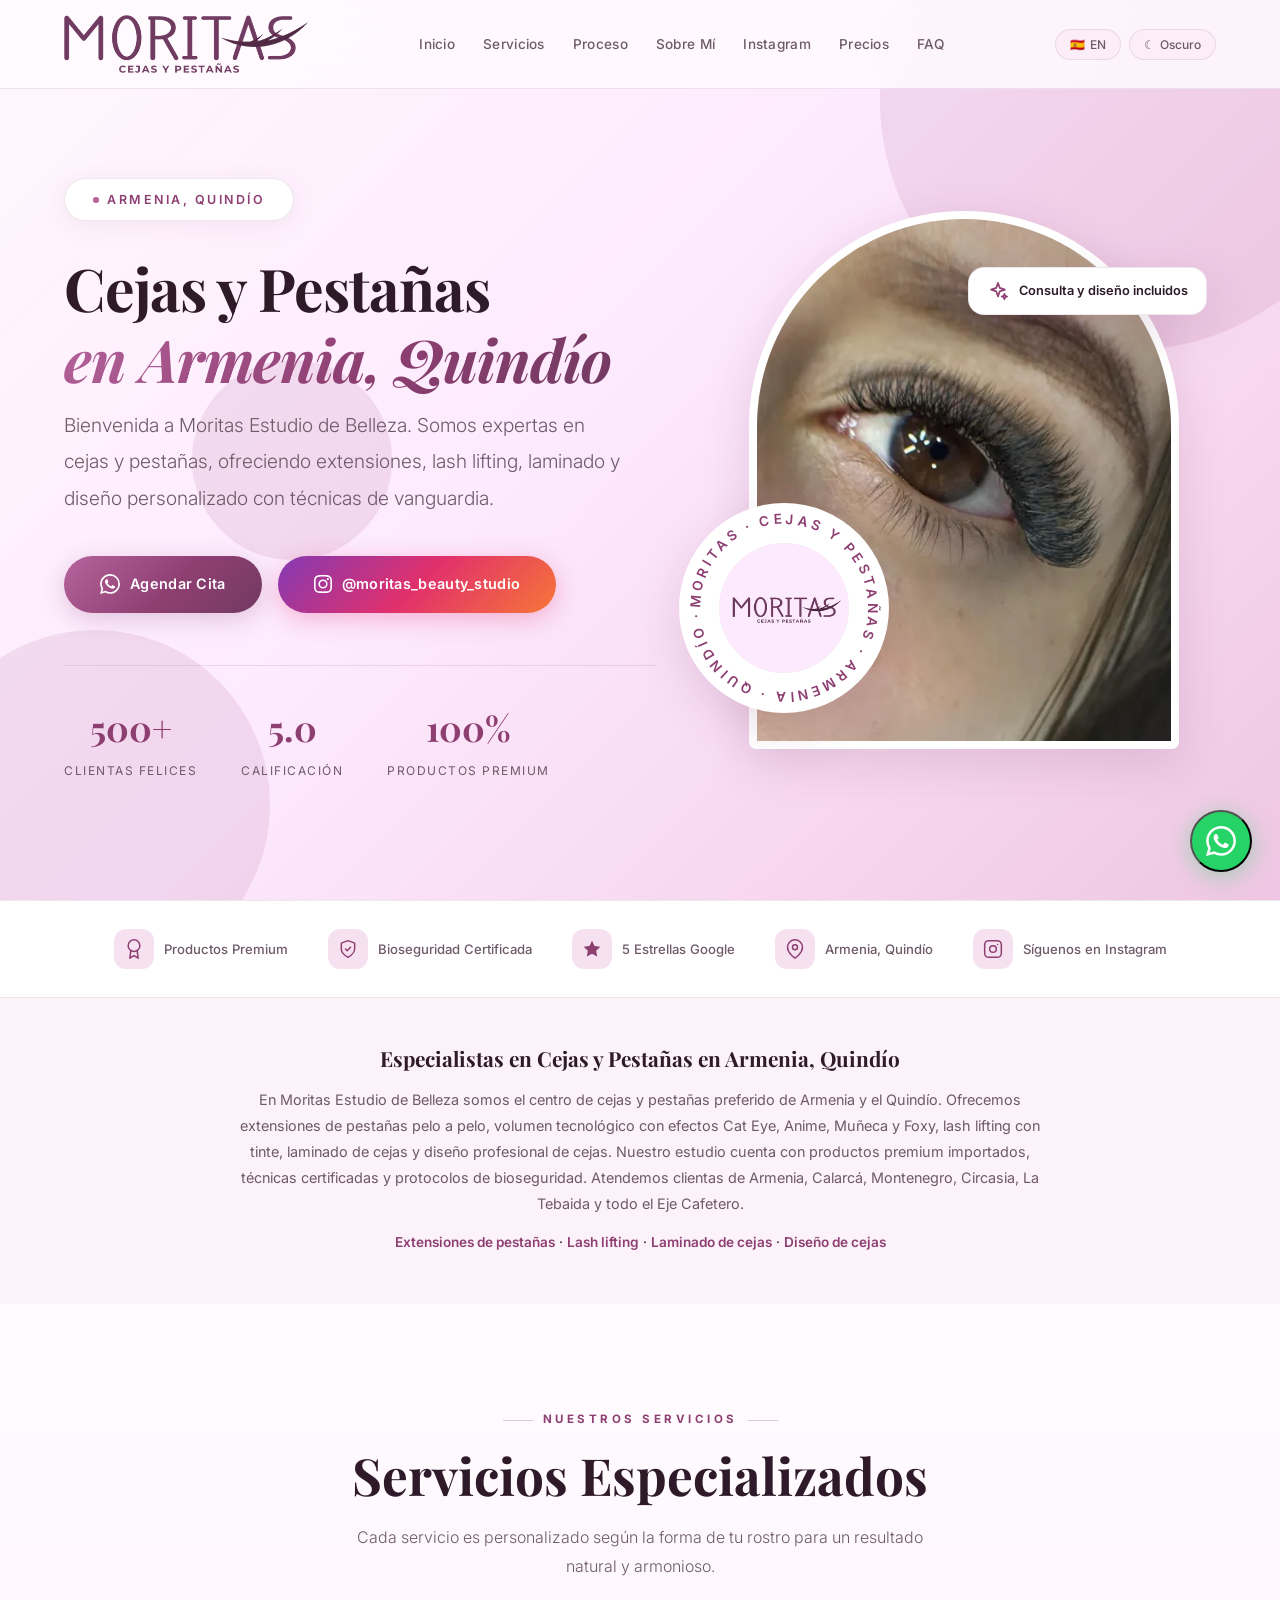
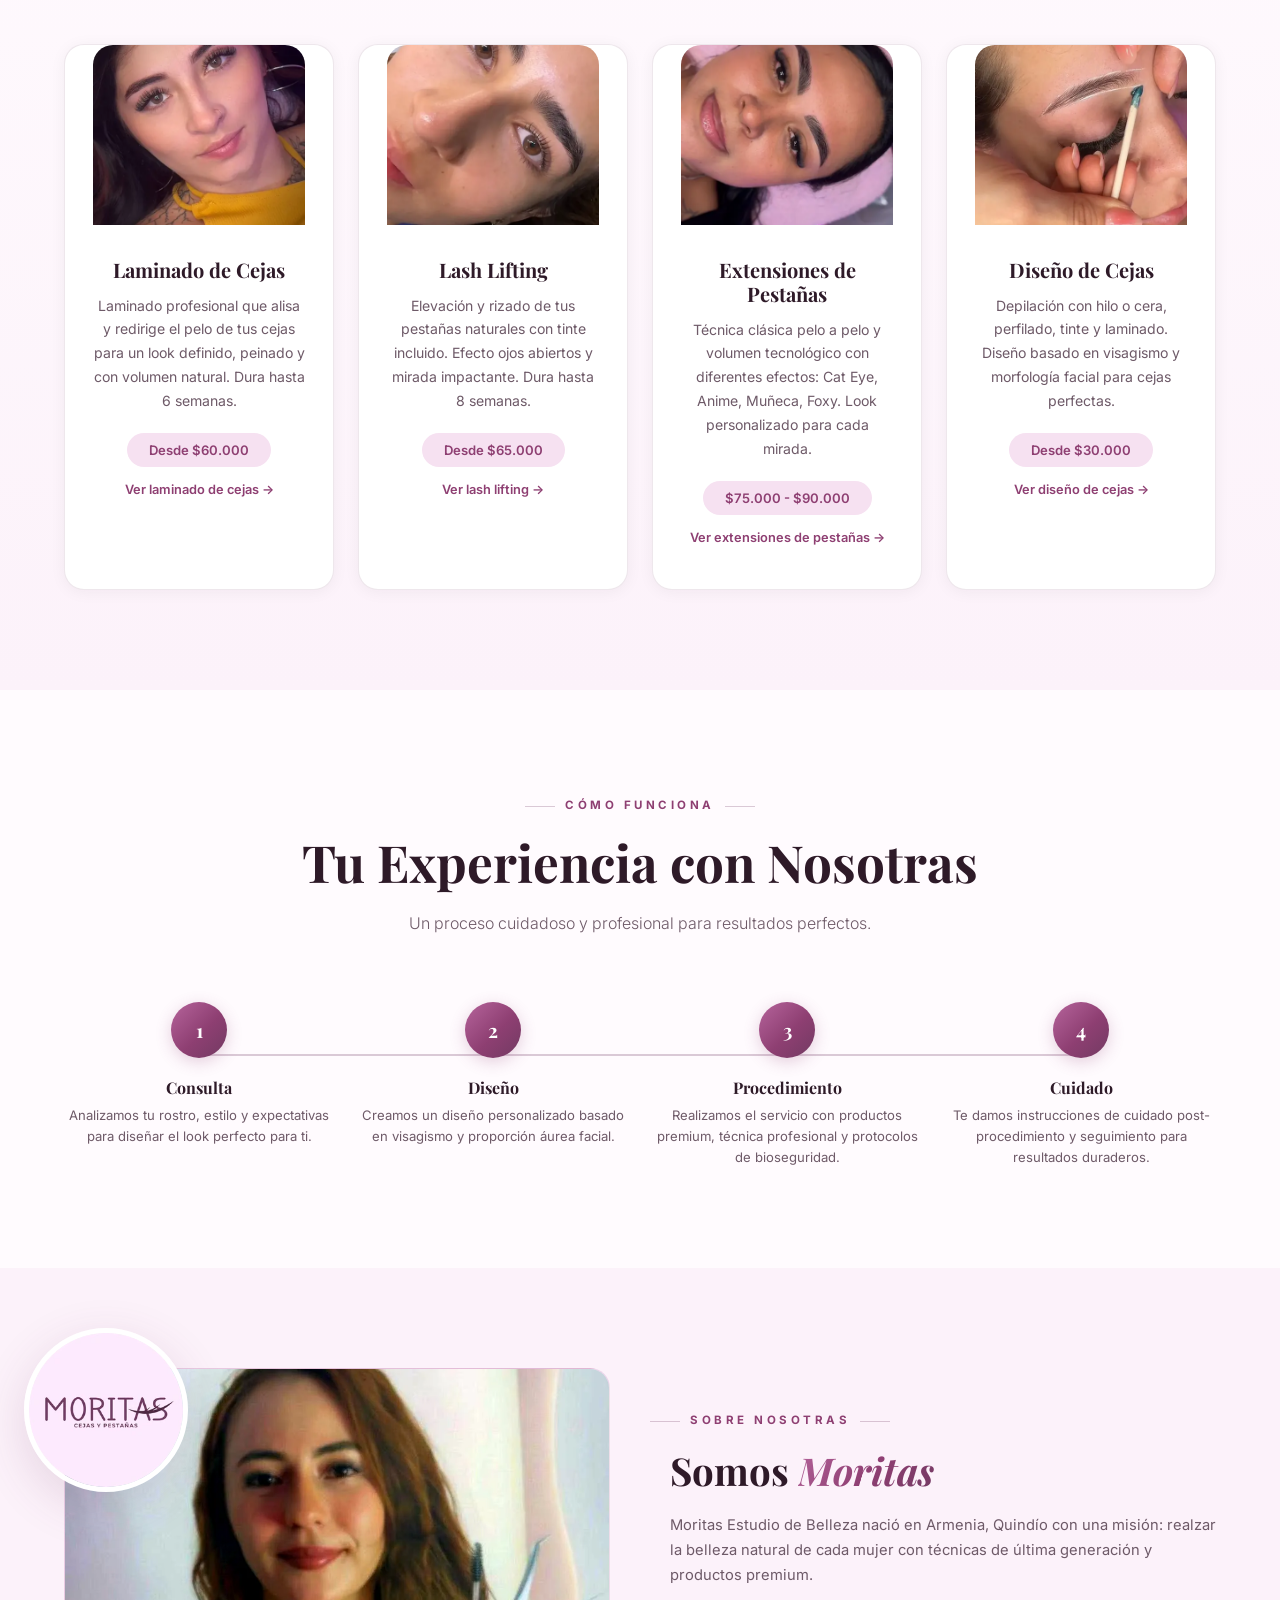
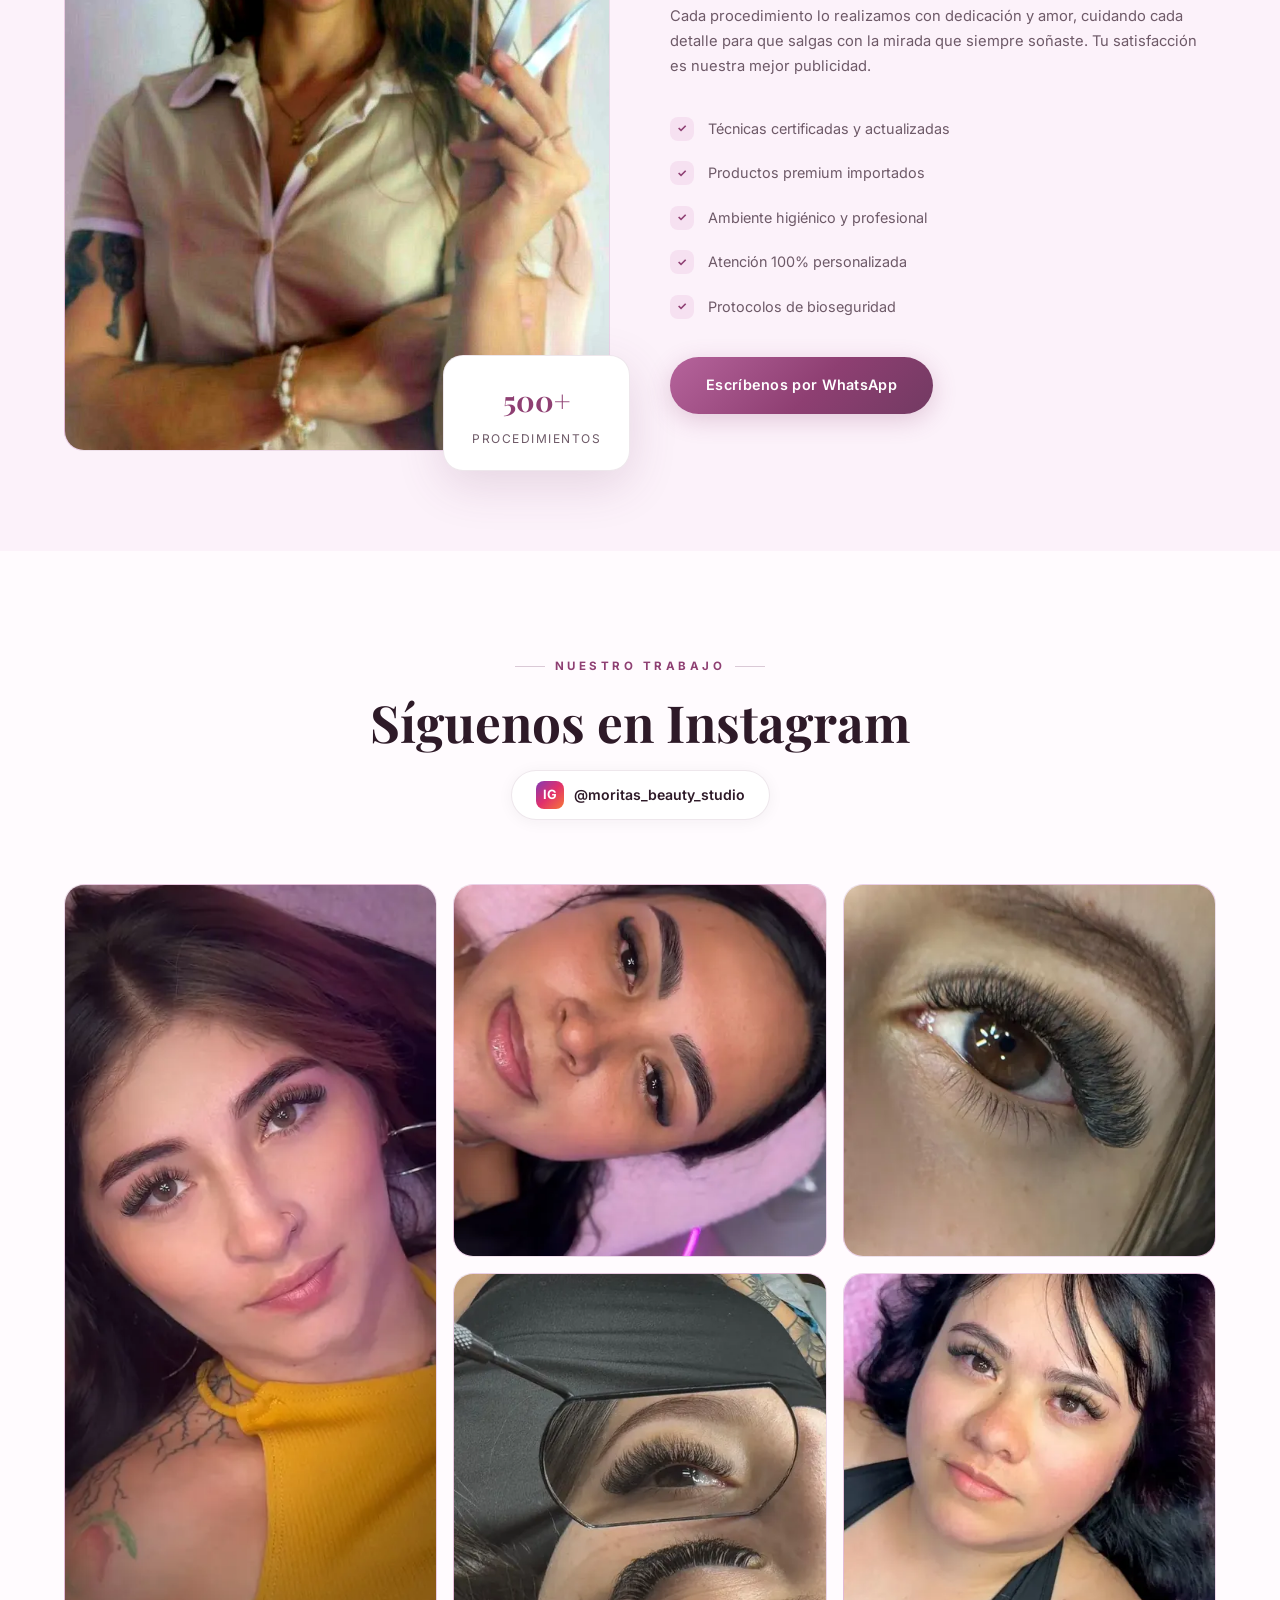
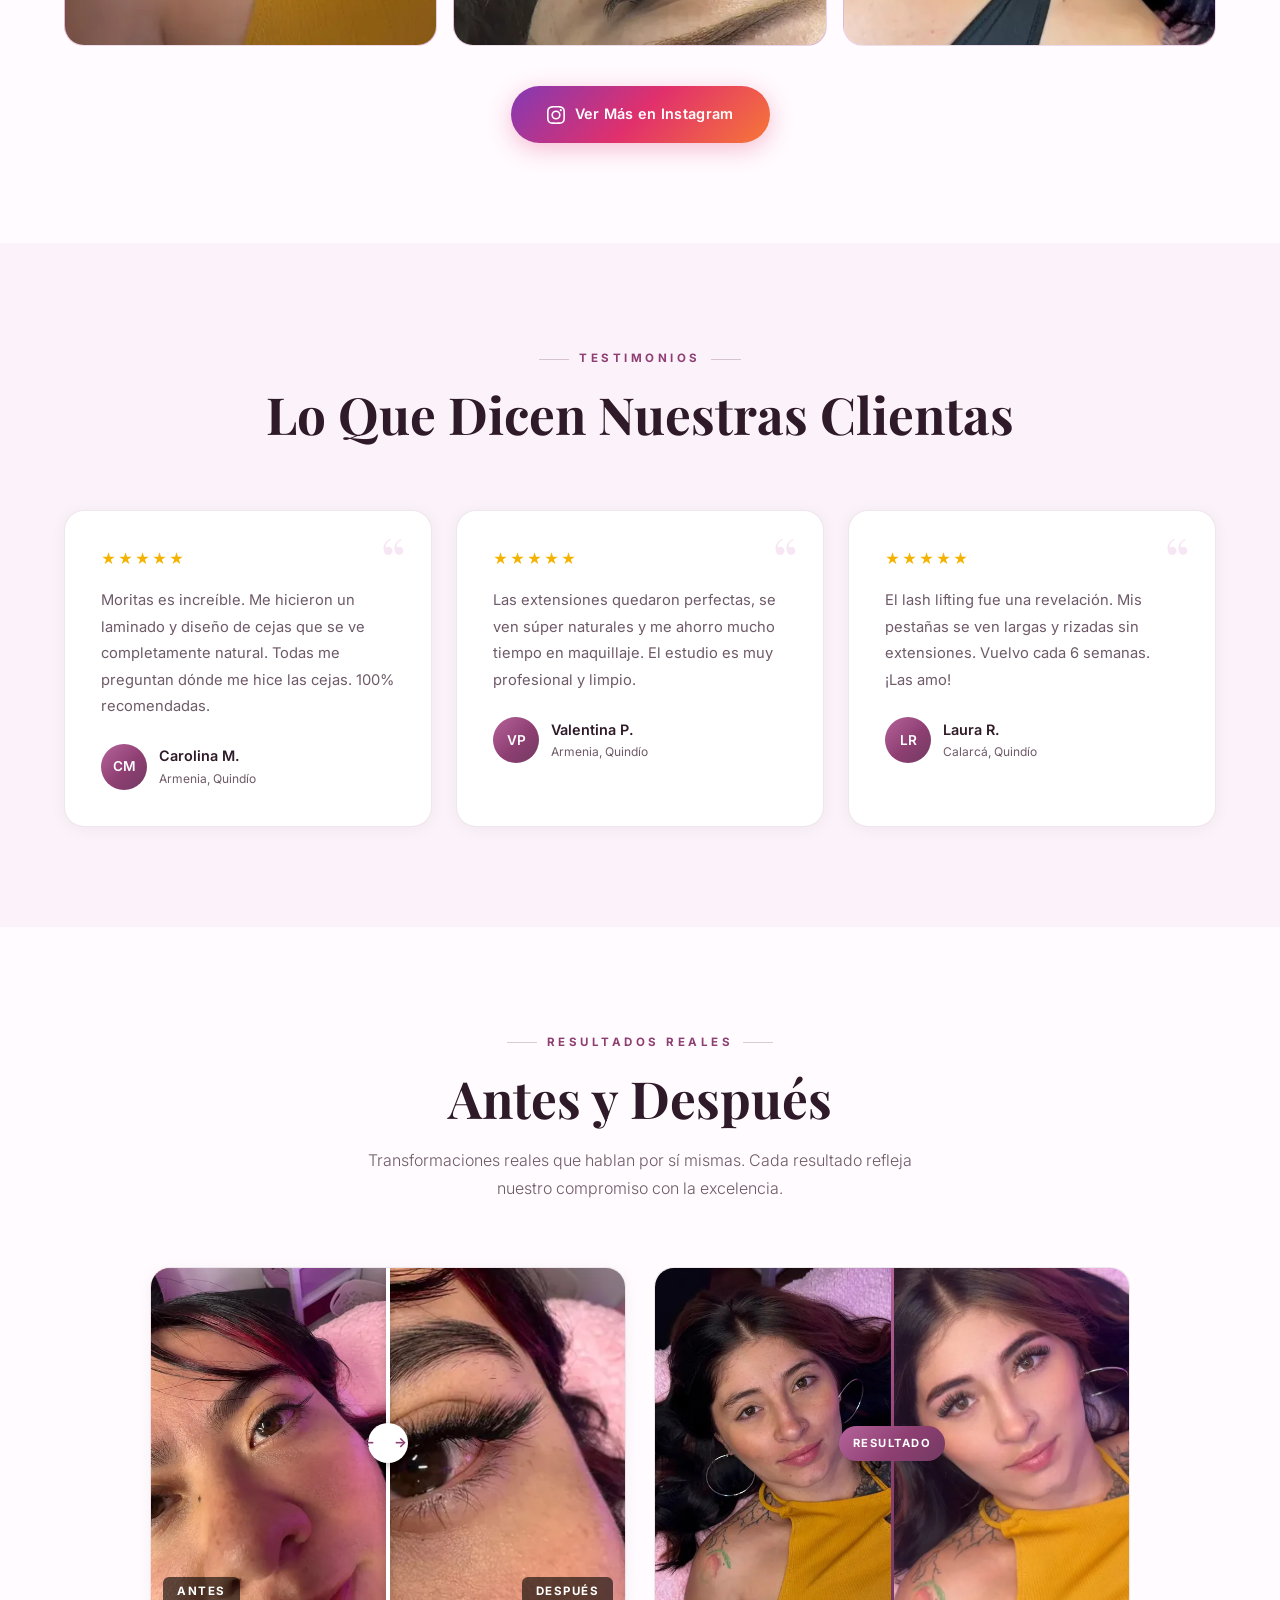
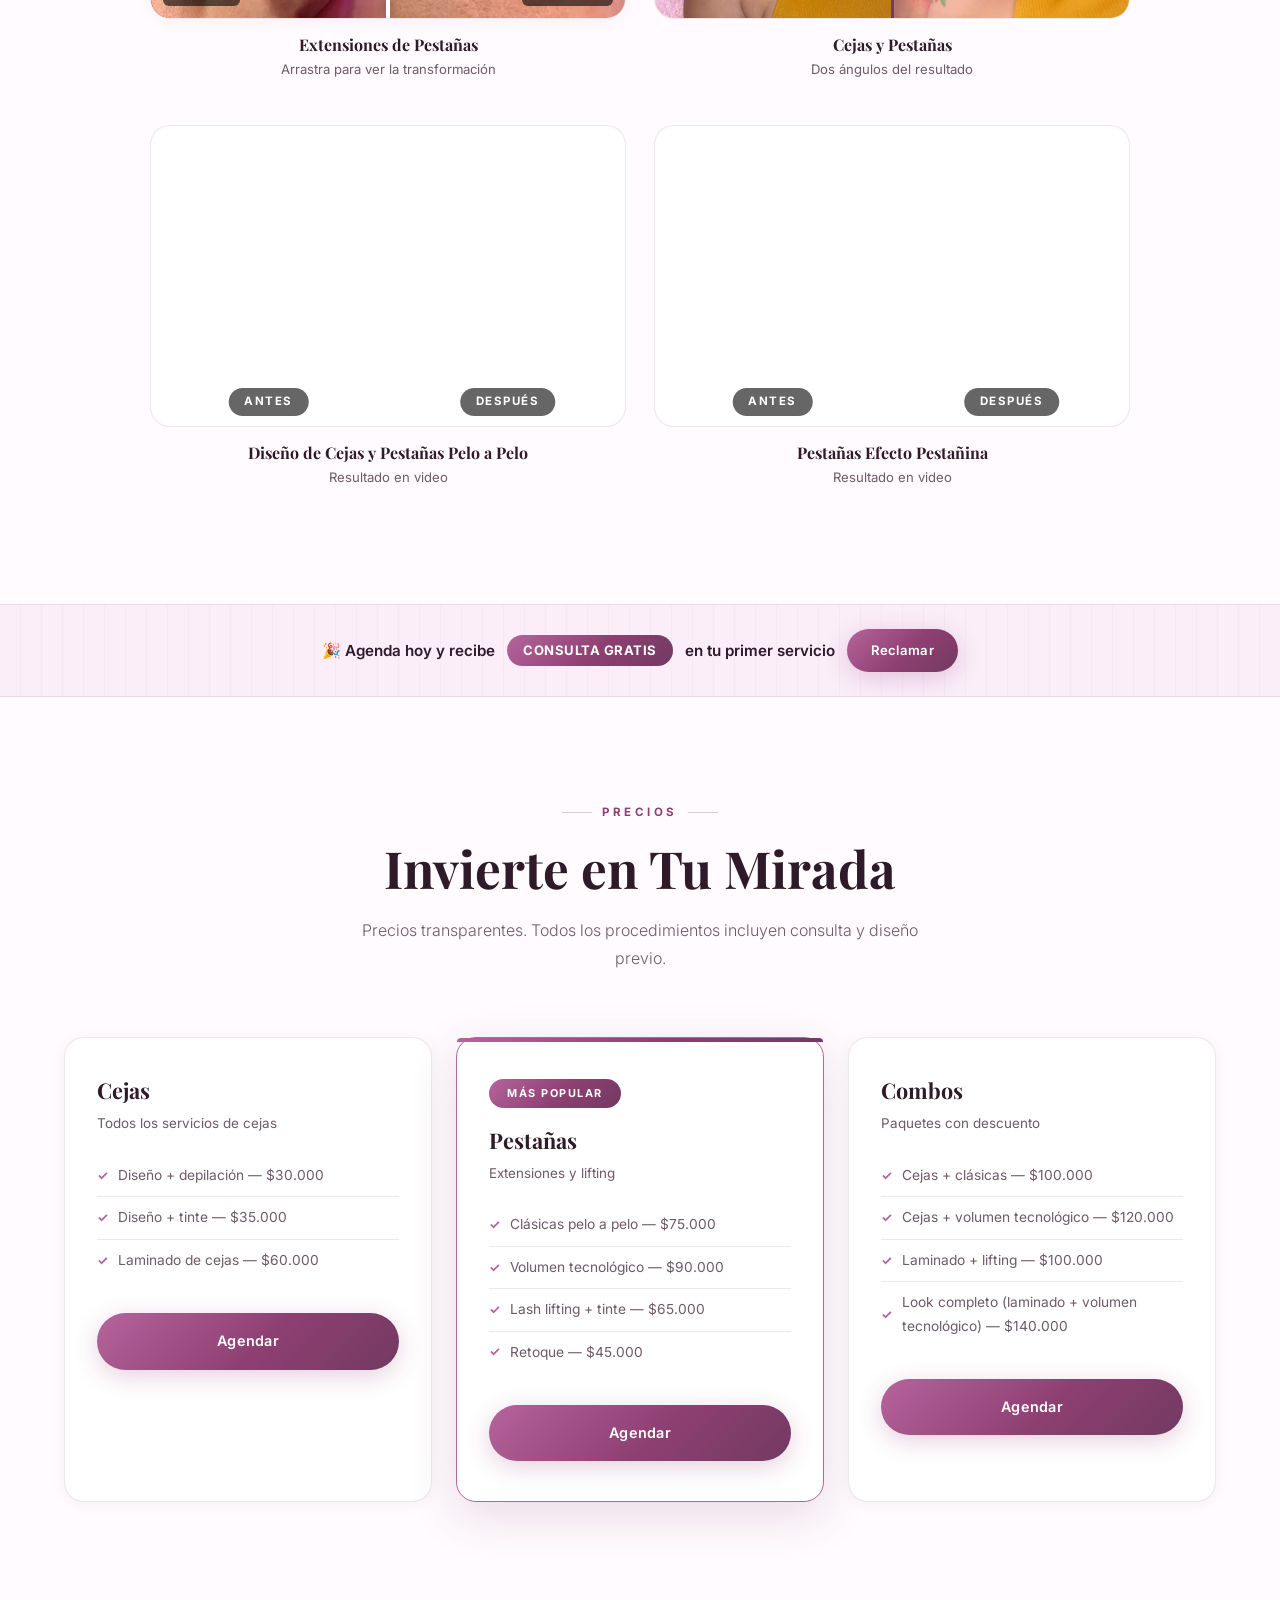
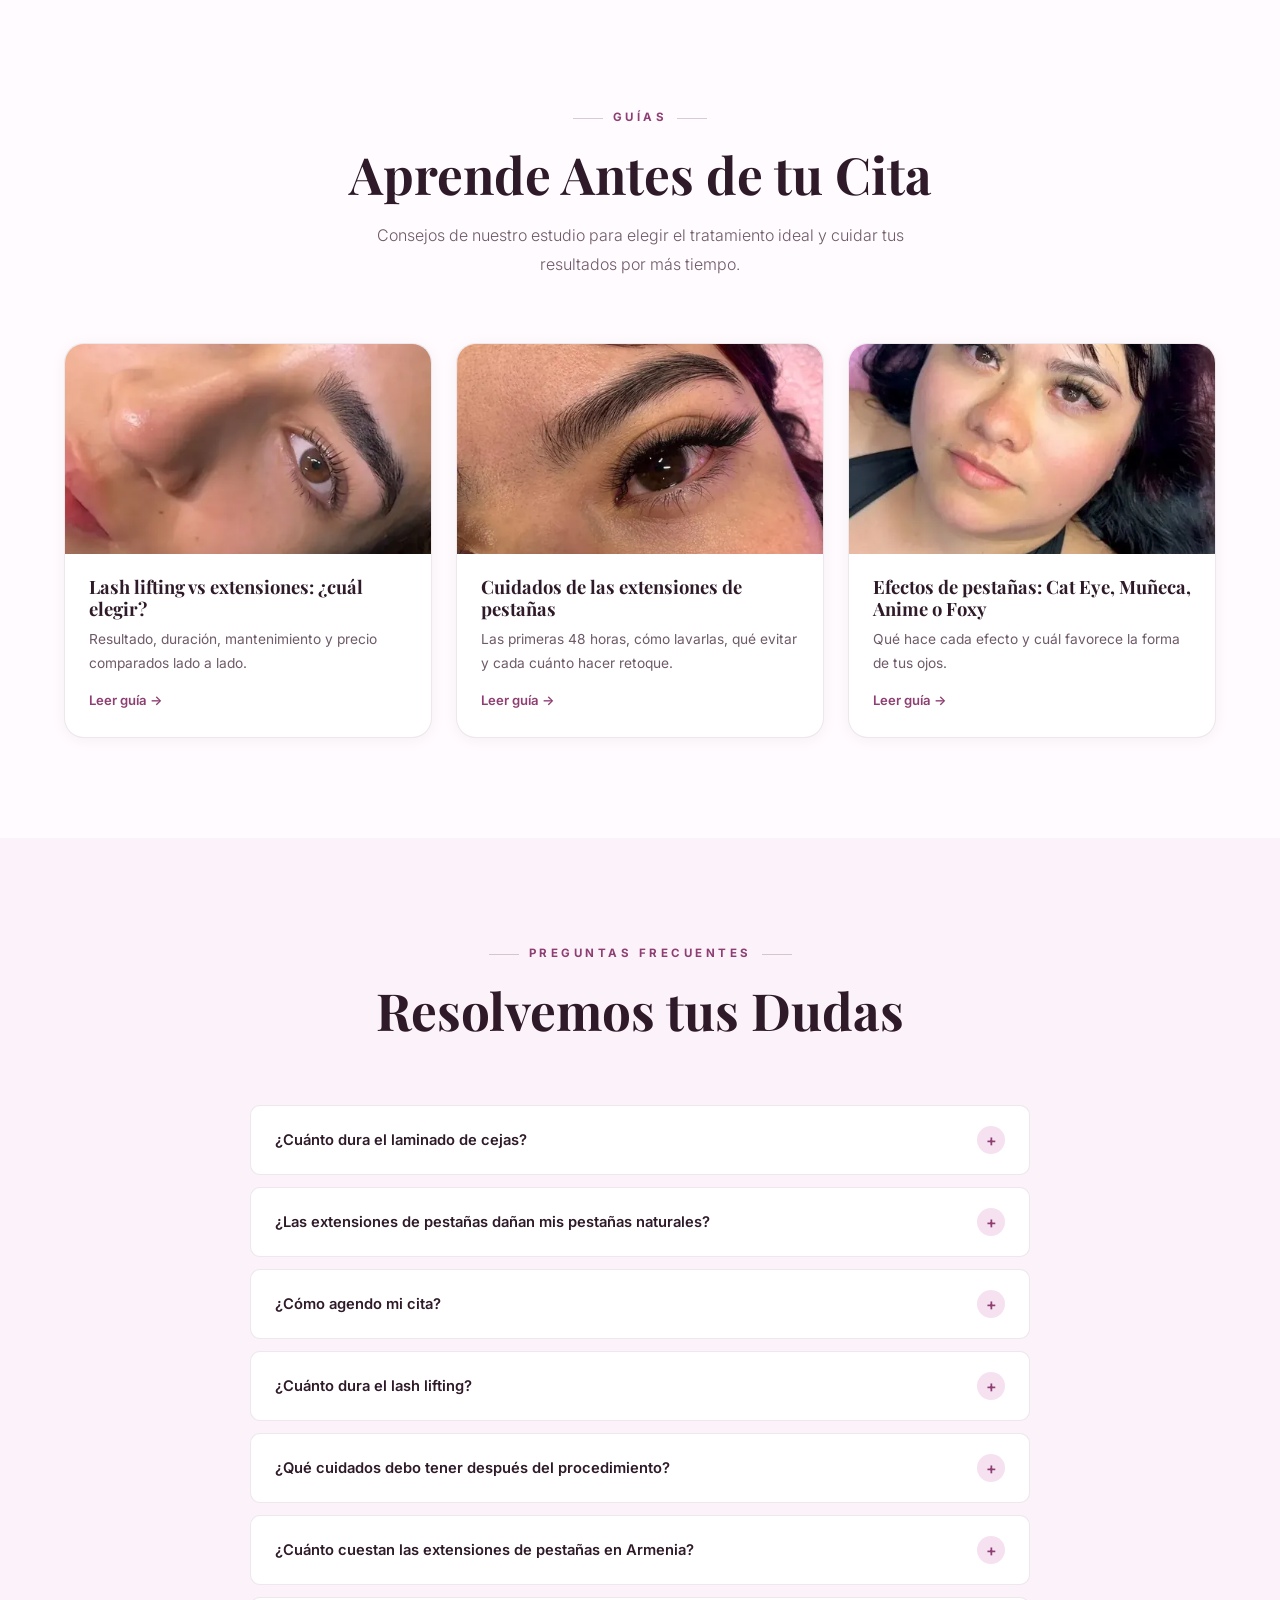
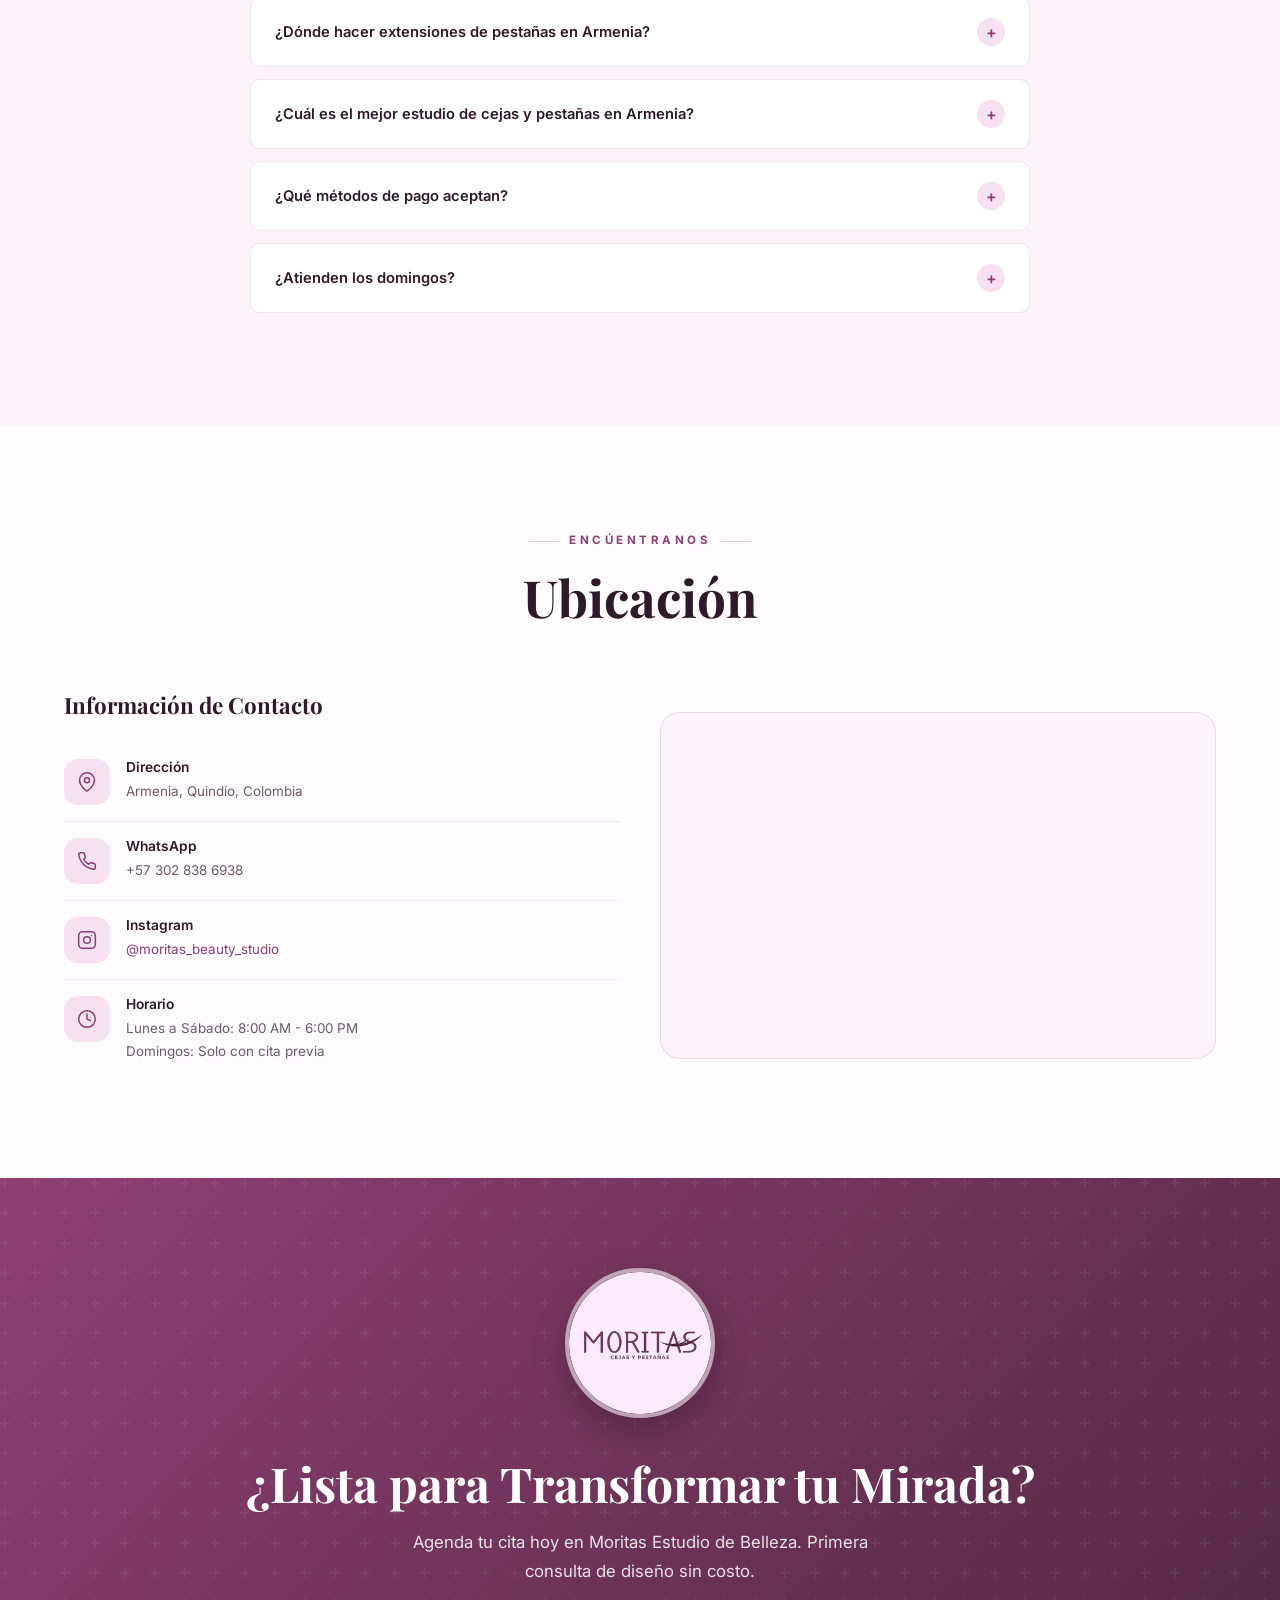
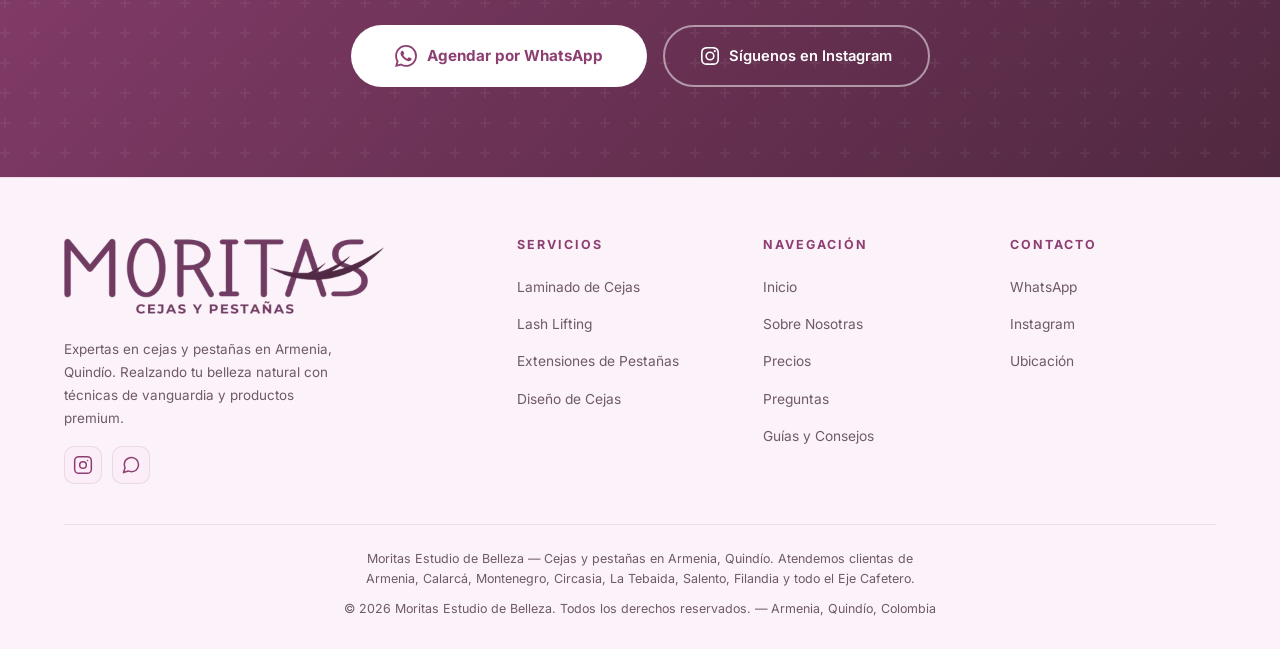
==== commit 963041dd: "Speed up mobile load and keep WhatsApp booking always visible - Remove the loading screen so content" ====
--- a/index.html
+++ b/index.html
@@ -4,7 +4,7 @@
     <meta charset="UTF-8">
     <meta name="viewport" content="width=device-width, initial-scale=1.0">
     <meta name="google-site-verification" content="nYdPh5mHNlrf-cCpG14ckpaFvFRKJRN8YDQy0dtAckk">
-    <title>Cejas y Pestañas en Armenia, Quindío | Moritas Estudio de Belleza</title>
+    <title>Cejas y Pestañas en Armenia, Quindío | Extensiones, Lash Lifting y Laminado | Moritas Estudio de Belleza</title>
     <meta name="description" content="Extensiones de pestañas, lash lifting, laminado y diseño de cejas en Armenia, Quindío. Precios desde $30.000. Agenda tu cita por WhatsApp: 302 838 6938.">
     <meta name="keywords" content="moritas beauty studio, moritas estudio de belleza, moritas_beauty_studio, cejas Armenia, pestanas Armenia, laminado cejas Armenia, laminado cejas Armenia Quindio, extensiones pestanas Armenia, extensiones de pestanas Armenia Quindio, lash lifting Armenia, lash lifting Quindio, diseno de cejas Armenia, diseno cejas Quindio, laminado de cejas Armenia, volumen tecnologico Armenia, pestanas pelo a pelo Armenia, pestanas cat eye Armenia, pestanas anime Armenia, pestanas efecto pestanina Armenia, mejor centro de cejas Armenia, mejor estudio pestanas Armenia, cejas y pestanas cerca de mi Armenia, precio extensiones pestanas Armenia, precio lash lifting Armenia, pestanas naturales Armenia, depilacion cejas hilo Armenia, tinte cejas Armenia, perfilado cejas Armenia, estudio de belleza Armenia Quindio Colombia, cejas y pestanas Armenia Colombia, cejas pestanas Quindio, beauty studio Armenia Quindio, pestanas Calarca, cejas Montenegro Quindio, extensiones pestanas Eje Cafetero">
     <meta name="author" content="Moritas Estudio de Belleza">
@@ -361,14 +361,15 @@
     <!-- Google Fonts -->
     <link rel="preconnect" href="https://fonts.googleapis.com">
     <link rel="preconnect" href="https://fonts.gstatic.com" crossorigin>
-    <link href="https://fonts.googleapis.com/css2?family=Playfair+Display:ital,wght@0,400;0,500;0,600;0,700;1,400;1,500&family=Inter:wght@300;400;500;600;700&display=swap" rel="stylesheet">
+    <link rel="preload" as="style" href="https://fonts.googleapis.com/css2?family=Playfair+Display:ital,wght@0,400;0,500;0,600;0,700;1,400;1,500&family=Inter:wght@300;400;500;600;700&display=swap" onload="this.onload=null;this.rel='stylesheet'">
+    <noscript><link rel="stylesheet" href="https://fonts.googleapis.com/css2?family=Playfair+Display:ital,wght@0,400;0,500;0,600;0,700;1,400;1,500&family=Inter:wght@300;400;500;600;700&display=swap"></noscript>
 
     <!-- Favicons & app icons - Moritas monogram -->
     <link rel="icon" href="/favicon.ico" sizes="any">
     <link rel="icon" href="/favicon-48.png" type="image/png" sizes="48x48">
     <link rel="icon" href="/favicon-96.png" type="image/png" sizes="96x96">
     <link rel="manifest" href="/site.webmanifest">
-    <link rel="preload" as="image" href="images/gallery-3.webp" fetchpriority="high">
+    <link rel="preload" as="image" href="images/gallery-3.webp" imagesrcset="images/gallery-3-480.webp 480w, images/gallery-3.webp 900w" imagesizes="(max-width: 968px) 340px, 430px" fetchpriority="high">
 
     <style>
         :root {
@@ -641,7 +642,7 @@
         .hero h1 {
             font-size: clamp(2.6rem, 4.6vw, 4.1rem); font-weight: 700;
             margin-bottom: 12px; color: var(--text-primary);
-            letter-spacing: -1px; animation: fadeInUp 0.8s ease 0.2s both;
+            letter-spacing: -1px;
         }
 
         .hero h1 em {
@@ -654,7 +655,6 @@
             font-size: clamp(1rem, 2vw, 1.2rem); color: var(--text-secondary);
             margin-bottom: 40px; font-weight: 300; max-width: 560px;
             line-height: 1.9;
-            animation: fadeInUp 0.8s ease 0.4s both;
         }
 
         .hero-buttons {
@@ -1533,38 +1533,11 @@
         @media (max-width: 768px) {
             .sticky-cta { display: block; }
             .whatsapp-float { bottom: 72px; }
-        }
-
-        /* ============ PRELOADER ============ */
-        .preloader {
-            position: fixed; inset: 0; z-index: 9999;
-            background: var(--bg-primary);
-            display: flex; flex-direction: column; align-items: center; justify-content: center;
-            transition: opacity 0.5s ease, visibility 0.5s ease;
-        }
-
-        .preloader.hidden { opacity: 0; visibility: hidden; pointer-events: none; }
-
-        .preloader-seal {
-            position: relative; width: 204px; height: 204px;
-            display: flex; align-items: center; justify-content: center;
-        }
-
-        .preloader-seal::before {
-            content: ''; position: absolute; inset: 0; border-radius: 50%;
-            border: 2px solid var(--border); border-top-color: var(--accent-hover);
-            animation: spin 0.9s linear infinite;
-        }
-
-        .preloader-seal img {
-            width: 170px; height: 170px; border-radius: 50%;
-            animation: preloaderPulse 1.2s ease-in-out infinite;
-        }
-
-        @keyframes preloaderPulse { 0%, 100% { transform: scale(1); } 50% { transform: scale(1.05); } }
+            body { padding-bottom: 64px; }
+        }
 
         @media (prefers-reduced-motion: reduce) {
-            .hero-seal svg, .hero-chip, .about-seal, .about-float-card, .preloader-seal img { animation: none; }
+            .hero-seal svg, .hero-chip, .about-seal, .about-float-card { animation: none; }
         }
 
         /* ============ INTERACTIVE BA SLIDER ============ */
@@ -1733,13 +1706,6 @@
         <symbol id="i-sparkle" viewBox="0 0 24 24"><path d="M12 3l1.9 5.6L19.5 10.5 13.9 12.4 12 18l-1.9-5.6L4.5 10.5l5.6-1.9z"/><path d="M19 15l.8 2.2L22 18l-2.2.8L19 21l-.8-2.2L16 18l2.2-.8z"/></symbol>
     </svg>
 
-    <!-- PRELOADER -->
-    <div class="preloader" id="preloader">
-        <div class="preloader-seal">
-            <img src="images/brand/moritas-sello-240.webp" alt="Moritas Cejas y Pesta&ntilde;as" width="240" height="240">
-        </div>
-    </div>
-
     <!-- Particles -->
     <canvas id="particles-canvas"></canvas>
 
@@ -1748,7 +1714,7 @@
         <div class="container">
             <a href="#inicio" class="nav-logo" aria-label="Moritas Cejas y Pesta&ntilde;as - Inicio">
                 <img src="images/brand/moritas-logo.webp" alt="Moritas Cejas y Pesta&ntilde;as" class="nav-logo-img logo-light" width="480" height="114">
-                <img src="images/brand/moritas-logo-light.webp" alt="" class="nav-logo-img logo-dark" width="480" height="114">
+                <img src="images/brand/moritas-logo-light.webp" alt="" class="nav-logo-img logo-dark" width="480" height="114" loading="lazy">
             </a>
             <ul class="nav-links">
                 <li><a href="#inicio" data-es="Inicio" data-en="Home">Inicio</a></li>
@@ -1837,7 +1803,7 @@
             </div>
             <div class="hero-visual">
                 <div class="hero-arch">
-                    <img src="images/gallery-3.webp" alt="Extensiones de pesta&ntilde;as realizadas en Moritas Cejas y Pesta&ntilde;as, Armenia Quind&iacute;o" width="900" height="1125" fetchpriority="high">
+                    <img src="images/gallery-3.webp" srcset="images/gallery-3-480.webp 480w, images/gallery-3.webp 900w" sizes="(max-width: 968px) 340px, 430px" alt="Extensiones de pesta&ntilde;as realizadas en Moritas Cejas y Pesta&ntilde;as, Armenia Quind&iacute;o" width="900" height="1125" fetchpriority="high">
                 </div>
                 <div class="hero-seal" aria-hidden="true">
                     <svg viewBox="0 0 200 200"><defs><path id="sealPath" d="M100,100 m-80,0 a80,80 0 1,1 160,0 a80,80 0 1,1 -160,0"/></defs><text><textPath href="#sealPath" textLength="498" lengthAdjust="spacing">MORITAS &#183; CEJAS Y PESTA&Ntilde;AS &#183; ARMENIA &#183; QUIND&Iacute;O &#183;</textPath></text></svg>
@@ -1900,28 +1866,28 @@
             </div>
             <div class="services-grid">
                 <div class="service-card animate-on-scroll delay-1">
-                    <img src="images/gallery-1.webp" alt="Laminado de cejas Armenia Quindio Moritas" class="service-img" width="738" height="1304" loading="lazy">
+                    <img src="images/gallery-1.webp" srcset="images/gallery-1-480.webp 480w, images/gallery-1.webp 738w" sizes="(max-width: 640px) 92vw, 440px" alt="Laminado de cejas Armenia Quindio Moritas" class="service-img" width="738" height="1304" loading="lazy">
                     <h3 data-es="Laminado de Cejas" data-en="Brow Lamination">Laminado de Cejas</h3>
                     <p data-es="Laminado profesional que alisa y redirige el pelo de tus cejas para un look definido, peinado y con volumen natural. Dura hasta 6 semanas." data-en="Professional lamination that smooths and redirects brow hair for a defined, groomed look with natural volume. Lasts up to 6 weeks.">Laminado profesional que alisa y redirige el pelo de tus cejas para un look definido, peinado y con volumen natural. Dura hasta 6 semanas.</p>
                     <div class="service-price" data-es="Desde $60.000" data-en="From $60,000 COP">Desde $60.000</div>
                     <a href="/laminado-de-cejas-armenia/" class="service-link" data-es="Ver laminado de cejas &rarr;" data-en="Brow lamination details &rarr;">Ver laminado de cejas &rarr;</a>
                 </div>
                 <div class="service-card animate-on-scroll delay-2">
-                    <img src="images/service-lash-lifting.webp" alt="Lash lifting pestanas Armenia Quindio Moritas" class="service-img" width="738" height="1304" loading="lazy">
+                    <img src="images/service-lash-lifting.webp" srcset="images/service-lash-lifting-480.webp 480w, images/service-lash-lifting.webp 738w" sizes="(max-width: 640px) 92vw, 440px" alt="Lash lifting pestanas Armenia Quindio Moritas" class="service-img" width="738" height="1304" loading="lazy">
                     <h3 data-es="Lash Lifting" data-en="Lash Lifting">Lash Lifting</h3>
                     <p data-es="Elevaci&oacute;n y rizado de tus pesta&ntilde;as naturales con tinte incluido. Efecto ojos abiertos y mirada impactante. Dura hasta 8 semanas." data-en="Lift and curl your natural lashes with tint included. Open-eye effect and stunning look. Lasts up to 8 weeks.">Elevaci&oacute;n y rizado de tus pesta&ntilde;as naturales con tinte incluido. Efecto ojos abiertos y mirada impactante. Dura hasta 8 semanas.</p>
                     <div class="service-price" data-es="Desde $65.000" data-en="From $65,000 COP">Desde $65.000</div>
                     <a href="/lash-lifting-armenia/" class="service-link" data-es="Ver lash lifting &rarr;" data-en="Lash lifting details &rarr;">Ver lash lifting &rarr;</a>
                 </div>
                 <div class="service-card animate-on-scroll delay-3">
-                    <img src="images/gallery-2.webp" alt="Extensiones pestanas pelo a pelo Armenia Moritas" class="service-img" width="738" height="1304" loading="lazy">
+                    <img src="images/gallery-2.webp" srcset="images/gallery-2-480.webp 480w, images/gallery-2.webp 738w" sizes="(max-width: 640px) 92vw, 440px" alt="Extensiones pestanas pelo a pelo Armenia Moritas" class="service-img" width="738" height="1304" loading="lazy">
                     <h3 data-es="Extensiones de Pesta&ntilde;as" data-en="Lash Extensions">Extensiones de Pesta&ntilde;as</h3>
                     <p data-es="T&eacute;cnica cl&aacute;sica pelo a pelo y volumen tecnol&oacute;gico con diferentes efectos: Cat Eye, Anime, Mu&ntilde;eca, Foxy. Look personalizado para cada mirada." data-en="Classic hair-by-hair technique and tech volume with different effects: Cat Eye, Anime, Doll, Foxy. Custom look for every gaze.">T&eacute;cnica cl&aacute;sica pelo a pelo y volumen tecnol&oacute;gico con diferentes efectos: Cat Eye, Anime, Mu&ntilde;eca, Foxy. Look personalizado para cada mirada.</p>
                     <div class="service-price" data-es="$75.000 - $90.000" data-en="$75,000 - $90,000 COP">$75.000 - $90.000</div>
                     <a href="/extensiones-de-pestanas-armenia/" class="service-link" data-es="Ver extensiones de pesta&ntilde;as &rarr;" data-en="Lash extension details &rarr;">Ver extensiones de pesta&ntilde;as &rarr;</a>
                 </div>
                 <div class="service-card animate-on-scroll delay-4">
-                    <img src="images/service-diseno.webp" alt="Diseno de cejas profesional Armenia Quindio Moritas" class="service-img" width="738" height="1304" loading="lazy">
+                    <img src="images/service-diseno.webp" srcset="images/service-diseno-480.webp 480w, images/service-diseno.webp 738w" sizes="(max-width: 640px) 92vw, 440px" alt="Diseno de cejas profesional Armenia Quindio Moritas" class="service-img" width="738" height="1304" loading="lazy">
                     <h3 data-es="Dise&ntilde;o de Cejas" data-en="Brow Design">Dise&ntilde;o de Cejas</h3>
                     <p data-es="Depilaci&oacute;n con hilo o cera, perfilado, tinte y laminado. Dise&ntilde;o basado en visagismo y morfolog&iacute;a facial para cejas perfectas." data-en="Thread or wax removal, shaping, tint and lamination. Design based on face morphology for perfect brows.">Depilaci&oacute;n con hilo o cera, perfilado, tinte y laminado. Dise&ntilde;o basado en visagismo y morfolog&iacute;a facial para cejas perfectas.</p>
                     <div class="service-price" data-es="Desde $30.000" data-en="From $30,000 COP">Desde $30.000</div>
@@ -1970,7 +1936,7 @@
             <div class="about-grid">
                 <div class="about-image animate-on-scroll">
                     <div class="about-image-placeholder">
-                        <img src="images/about.webp" alt="Moritas Estudio de Belleza Armenia Quindio - Cejas y Pestanas" width="864" height="1184" loading="lazy" style="width:100%;height:100%;object-fit:cover;position:relative;z-index:1;">
+                        <img src="images/about.webp" srcset="images/about-480.webp 480w, images/about.webp 864w" sizes="(max-width: 968px) 92vw, 540px" alt="Moritas Estudio de Belleza Armenia Quindio - Cejas y Pestanas" width="864" height="1184" loading="lazy" style="width:100%;height:100%;object-fit:cover;position:relative;z-index:1;">
                     </div>
                     <img class="about-seal" src="images/brand/moritas-sello-240.webp" alt="Sello Moritas Cejas y Pesta&ntilde;as" width="240" height="240" loading="lazy">
                     <div class="about-float-card">
@@ -2011,23 +1977,23 @@
             </div>
             <div class="gallery-grid animate-on-scroll">
                 <div class="gallery-item">
-                    <img src="images/gallery-1.webp" alt="Laminado de cejas en Armenia Quindio - Moritas Estudio de Belleza" width="738" height="1304" loading="lazy">
+                    <img src="images/gallery-1.webp" srcset="images/gallery-1-480.webp 480w, images/gallery-1.webp 738w" sizes="(max-width: 640px) 92vw, 440px" alt="Laminado de cejas en Armenia Quindio - Moritas Estudio de Belleza" width="738" height="1304" loading="lazy">
                     <div class="gallery-item-overlay"><span data-es="Laminado de Cejas" data-en="Brow Lamination">Laminado de Cejas</span></div>
                 </div>
                 <div class="gallery-item">
-                    <img src="images/gallery-2.webp" alt="Extensiones de pestanas volumen tecnol&oacute;gico Armenia - Moritas Beauty Studio" width="738" height="1304" loading="lazy">
+                    <img src="images/gallery-2.webp" srcset="images/gallery-2-480.webp 480w, images/gallery-2.webp 738w" sizes="(max-width: 640px) 92vw, 440px" alt="Extensiones de pestanas volumen tecnol&oacute;gico Armenia - Moritas Beauty Studio" width="738" height="1304" loading="lazy">
                     <div class="gallery-item-overlay"><span data-es="Extensiones Volumen" data-en="Volume Extensions">Extensiones Volumen</span></div>
                 </div>
                 <div class="gallery-item">
-                    <img src="images/gallery-3.webp" alt="Lash Lifting pestanas Armenia Quindio - Moritas Estudio" width="900" height="1125" loading="lazy">
+                    <img src="images/gallery-3.webp" srcset="images/gallery-3-480.webp 480w, images/gallery-3.webp 900w" sizes="(max-width: 640px) 92vw, 440px" alt="Lash Lifting pestanas Armenia Quindio - Moritas Estudio" width="900" height="1125" loading="lazy">
                     <div class="gallery-item-overlay"><span>Lash Lifting</span></div>
                 </div>
                 <div class="gallery-item">
-                    <img src="images/gallery-4.webp" alt="Diseno de cejas profesional Armenia - Moritas Beauty Studio" width="900" height="1200" loading="lazy">
+                    <img src="images/gallery-4.webp" srcset="images/gallery-4-480.webp 480w, images/gallery-4.webp 900w" sizes="(max-width: 640px) 92vw, 440px" alt="Diseno de cejas profesional Armenia - Moritas Beauty Studio" width="900" height="1200" loading="lazy">
                     <div class="gallery-item-overlay"><span data-es="Dise&ntilde;o de Cejas" data-en="Brow Design">Dise&ntilde;o de Cejas</span></div>
                 </div>
                 <div class="gallery-item">
-                    <img src="images/gallery-5.webp" alt="Pestanas volumen tecnologico Armenia Quindio - Moritas Estudio de Belleza" width="738" height="1304" loading="lazy">
+                    <img src="images/gallery-5.webp" srcset="images/gallery-5-480.webp 480w, images/gallery-5.webp 738w" sizes="(max-width: 640px) 92vw, 440px" alt="Pestanas volumen tecnologico Armenia Quindio - Moritas Estudio de Belleza" width="738" height="1304" loading="lazy">
                     <div class="gallery-item-overlay"><span data-es="Volumen Tecnol&oacute;gico" data-en="Tech Volume">Volumen Tecnol&oacute;gico</span></div>
                 </div>
             </div>
@@ -2097,9 +2063,9 @@
                 <!-- Slider 1: Lash Extensions Close-up -->
                 <div class="animate-on-scroll delay-1">
                     <div class="ba-slider-container" data-slider>
-                        <img src="images/ba-1-after.webp" alt="Despues de extensiones de pestanas en Armenia - Moritas" width="900" height="1200" loading="lazy">
+                        <img src="images/ba-1-after.webp" srcset="images/ba-1-after-480.webp 480w, images/ba-1-after.webp 900w" sizes="(max-width: 640px) 92vw, 440px" alt="Despues de extensiones de pestanas en Armenia - Moritas" width="900" height="1200" loading="lazy">
                         <div class="ba-slider-after">
-                            <img src="images/ba-1-before.webp" alt="Antes de extensiones de pestanas en Armenia - Moritas" width="900" height="1200" loading="lazy">
+                            <img src="images/ba-1-before.webp" srcset="images/ba-1-before-480.webp 480w, images/ba-1-before.webp 900w" sizes="(max-width: 640px) 92vw, 440px" alt="Antes de extensiones de pestanas en Armenia - Moritas" width="900" height="1200" loading="lazy">
                         </div>
                         <div class="ba-slider-handle"></div>
                         <div class="ba-slider-handle-arrows">&larr; &rarr;</div>
@@ -2115,13 +2081,13 @@
                 <div class="animate-on-scroll delay-2">
                     <div class="ba-showcase">
                         <div class="ba-showcase-item">
-                            <img src="images/ba-2-before.webp" alt="Resultado extensiones volumen tecnol&oacute;gico Armenia Moritas" width="900" height="1200" loading="lazy">
+                            <img src="images/ba-2-before.webp" srcset="images/ba-2-before-480.webp 480w, images/ba-2-before.webp 900w" sizes="(max-width: 640px) 92vw, 440px" alt="Resultado extensiones volumen tecnol&oacute;gico Armenia Moritas" width="900" height="1200" loading="lazy">
                         </div>
                         <div class="ba-showcase-divider">
                             <span data-es="Resultado" data-en="Result">Resultado</span>
                         </div>
                         <div class="ba-showcase-item">
-                            <img src="images/ba-2-after.webp" alt="Resultado extensiones volumen tecnol&oacute;gico Armenia Moritas angulo 2" width="738" height="1304" loading="lazy">
+                            <img src="images/ba-2-after.webp" srcset="images/ba-2-after-480.webp 480w, images/ba-2-after.webp 738w" sizes="(max-width: 640px) 92vw, 440px" alt="Resultado extensiones volumen tecnol&oacute;gico Armenia Moritas angulo 2" width="738" height="1304" loading="lazy">
                         </div>
                     </div>
                     <div class="ba-info" style="text-align:center;padding:16px">
@@ -2243,7 +2209,7 @@
             </div>
             <div class="guides-grid">
                 <a class="guide-card animate-on-scroll delay-1" href="/blog/lash-lifting-vs-extensiones-de-pestanas/">
-                    <img src="images/service-lash-lifting.webp" alt="Lash lifting vs extensiones de pesta&ntilde;as" width="738" height="1304" loading="lazy">
+                    <img src="images/service-lash-lifting.webp" srcset="images/service-lash-lifting-480.webp 480w, images/service-lash-lifting.webp 738w" sizes="(max-width: 640px) 92vw, 440px" alt="Lash lifting vs extensiones de pesta&ntilde;as" width="738" height="1304" loading="lazy">
                     <div>
                         <h3>Lash lifting vs extensiones: &iquest;cu&aacute;l elegir?</h3>
                         <p data-es="Resultado, duraci&oacute;n, mantenimiento y precio comparados lado a lado." data-en="Results, duration, upkeep and price compared side by side.">Resultado, duraci&oacute;n, mantenimiento y precio comparados lado a lado.</p>
@@ -2251,7 +2217,7 @@
                     </div>
                 </a>
                 <a class="guide-card animate-on-scroll delay-2" href="/blog/cuidados-extensiones-de-pestanas/">
-                    <img src="images/ba-1-after.webp" alt="Cuidados de las extensiones de pesta&ntilde;as" width="900" height="1200" loading="lazy">
+                    <img src="images/ba-1-after.webp" srcset="images/ba-1-after-480.webp 480w, images/ba-1-after.webp 900w" sizes="(max-width: 640px) 92vw, 440px" alt="Cuidados de las extensiones de pesta&ntilde;as" width="900" height="1200" loading="lazy">
                     <div>
                         <h3>Cuidados de las extensiones de pesta&ntilde;as</h3>
                         <p data-es="Las primeras 48 horas, c&oacute;mo lavarlas, qu&eacute; evitar y cada cu&aacute;nto hacer retoque." data-en="The first 48 hours, how to wash them, what to avoid and when to book a refill.">Las primeras 48 horas, c&oacute;mo lavarlas, qu&eacute; evitar y cada cu&aacute;nto hacer retoque.</p>
@@ -2259,7 +2225,7 @@
                     </div>
                 </a>
                 <a class="guide-card animate-on-scroll delay-3" href="/blog/efectos-de-pestanas/">
-                    <img src="images/gallery-5.webp" alt="Efectos de pesta&ntilde;as Cat Eye, Mu&ntilde;eca, Anime y Foxy" width="738" height="1304" loading="lazy">
+                    <img src="images/gallery-5.webp" srcset="images/gallery-5-480.webp 480w, images/gallery-5.webp 738w" sizes="(max-width: 640px) 92vw, 440px" alt="Efectos de pesta&ntilde;as Cat Eye, Mu&ntilde;eca, Anime y Foxy" width="738" height="1304" loading="lazy">
                     <div>
                         <h3>Efectos de pesta&ntilde;as: Cat Eye, Mu&ntilde;eca, Anime o Foxy</h3>
                         <p data-es="Qu&eacute; hace cada efecto y cu&aacute;l favorece la forma de tus ojos." data-en="What each effect does and which one suits your eye shape.">Qu&eacute; hace cada efecto y cu&aacute;l favorece la forma de tus ojos.</p>
@@ -2515,7 +2481,7 @@
     </button>
 
     <!-- STICKY MOBILE CTA -->
-    <div class="sticky-cta" id="stickyCta">
+    <div class="sticky-cta visible" id="stickyCta">
         <a href="https://wa.me/573028386938?text=Hola%20Moritas%20%F0%9F%AB%90%E2%9C%A8%20quiero%20agendar%20mi%20cita" target="_blank" rel="noopener noreferrer">
             <svg width="20" height="20" viewBox="0 0 24 24" fill="currentColor"><path d="M17.472 14.382c-.297-.149-1.758-.867-2.03-.967-.273-.099-.471-.148-.67.15-.197.297-.767.966-.94 1.164-.173.199-.347.223-.644.075-.297-.15-1.255-.463-2.39-1.475-.883-.788-1.48-1.761-1.653-2.059-.173-.297-.018-.458.13-.606.134-.133.298-.347.446-.52.149-.174.198-.298.298-.497.099-.198.05-.371-.025-.52-.075-.149-.669-1.612-.916-2.207-.242-.579-.487-.5-.669-.51-.173-.008-.371-.01-.57-.01-.198 0-.52.074-.792.372-.272.297-1.04 1.016-1.04 2.479 0 1.462 1.065 2.875 1.213 3.074.149.198 2.096 3.2 5.077 4.487.709.306 1.262.489 1.694.625.712.227 1.36.195 1.871.118.571-.085 1.758-.719 2.006-1.413.248-.694.248-1.289.173-1.413-.074-.124-.272-.198-.57-.347m-5.421 7.403h-.004a9.87 9.87 0 01-5.031-1.378l-.361-.214-3.741.982.998-3.648-.235-.374a9.86 9.86 0 01-1.51-5.26c.001-5.45 4.436-9.884 9.888-9.884 2.64 0 5.122 1.03 6.988 2.898a9.825 9.825 0 012.893 6.994c-.003 5.45-4.437 9.884-9.885 9.884m8.413-18.297A11.815 11.815 0 0012.05 0C5.495 0 .16 5.335.157 11.892c0 2.096.547 4.142 1.588 5.945L.057 24l6.305-1.654a11.882 11.882 0 005.683 1.448h.005c6.554 0 11.89-5.335 11.893-11.893a11.821 11.821 0 00-3.48-8.413z"/></svg>
             <span data-es="Agendar Cita Ahora" data-en="Book Now">Agendar Cita Ahora</span>
@@ -2702,9 +2668,6 @@
             navbar.classList.toggle('scrolled', window.pageYOffset > 80);
             scrollTop.classList.toggle('visible', window.pageYOffset > 500);
 
-            // Sticky CTA appears after scrolling past hero
-            const stickyCta = document.getElementById('stickyCta');
-            if (stickyCta) stickyCta.classList.toggle('visible', window.pageYOffset > 600);
         });
 
         // ===== SMOOTH SCROLL =====
@@ -2717,11 +2680,6 @@
                 if (target) target.scrollIntoView({ behavior: 'smooth' });
             });
         });
-
-        // ===== PRELOADER =====
-        setTimeout(() => {
-            document.getElementById('preloader').classList.add('hidden');
-        }, 400);
 
         // ===== WHATSAPP POPUP =====
         let waPopupOpen = false;
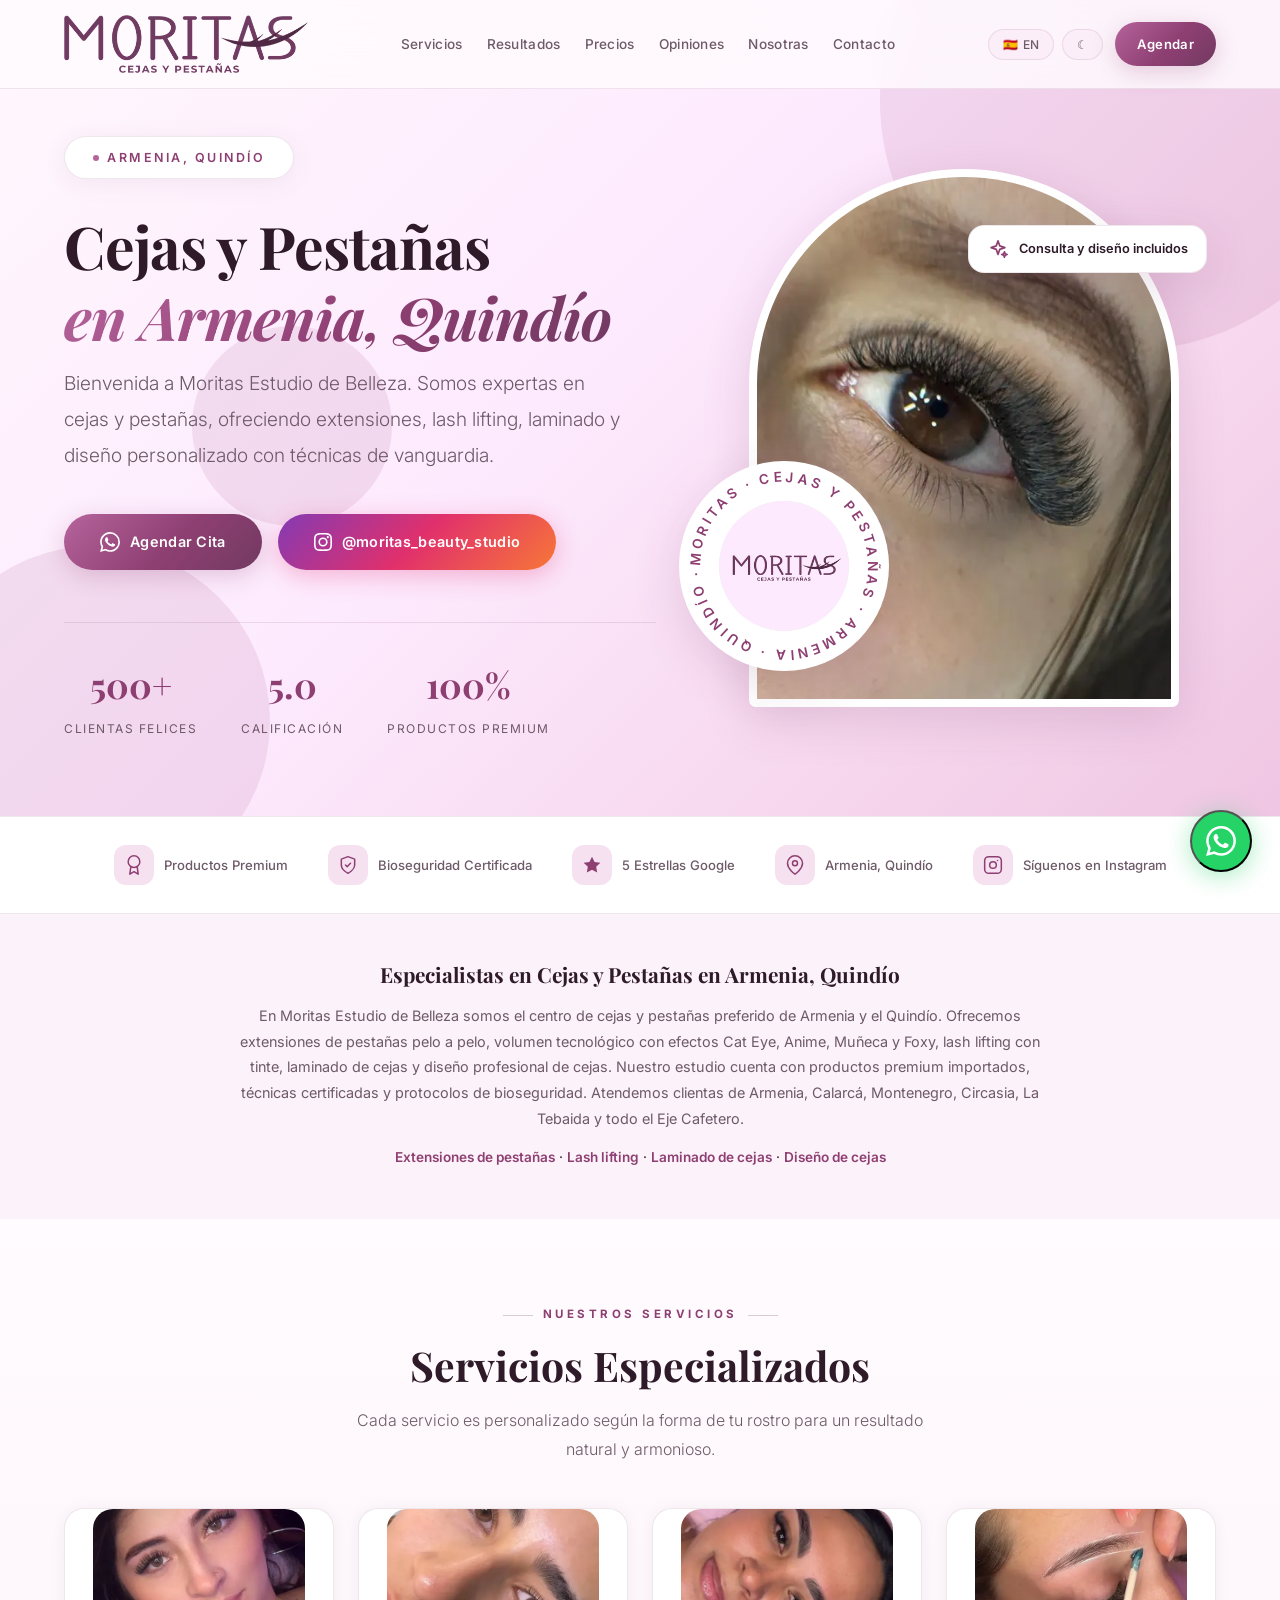
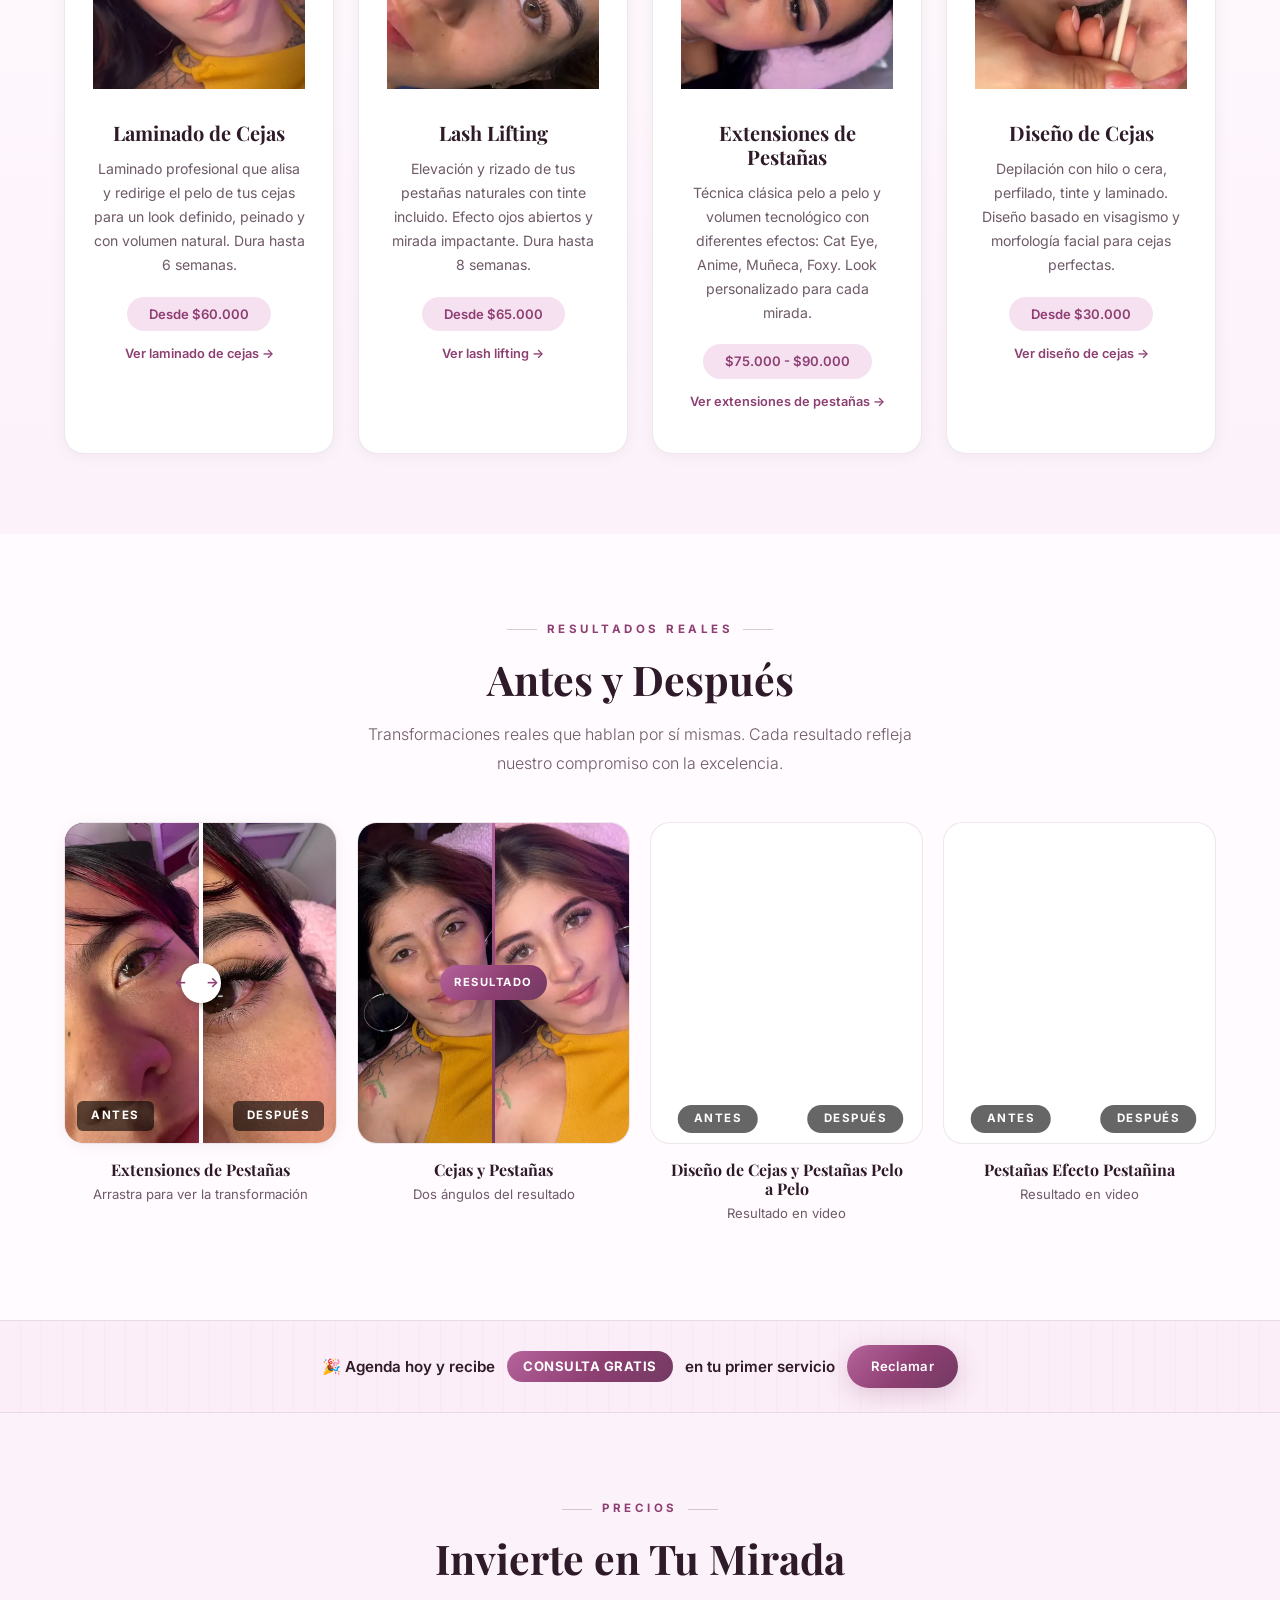
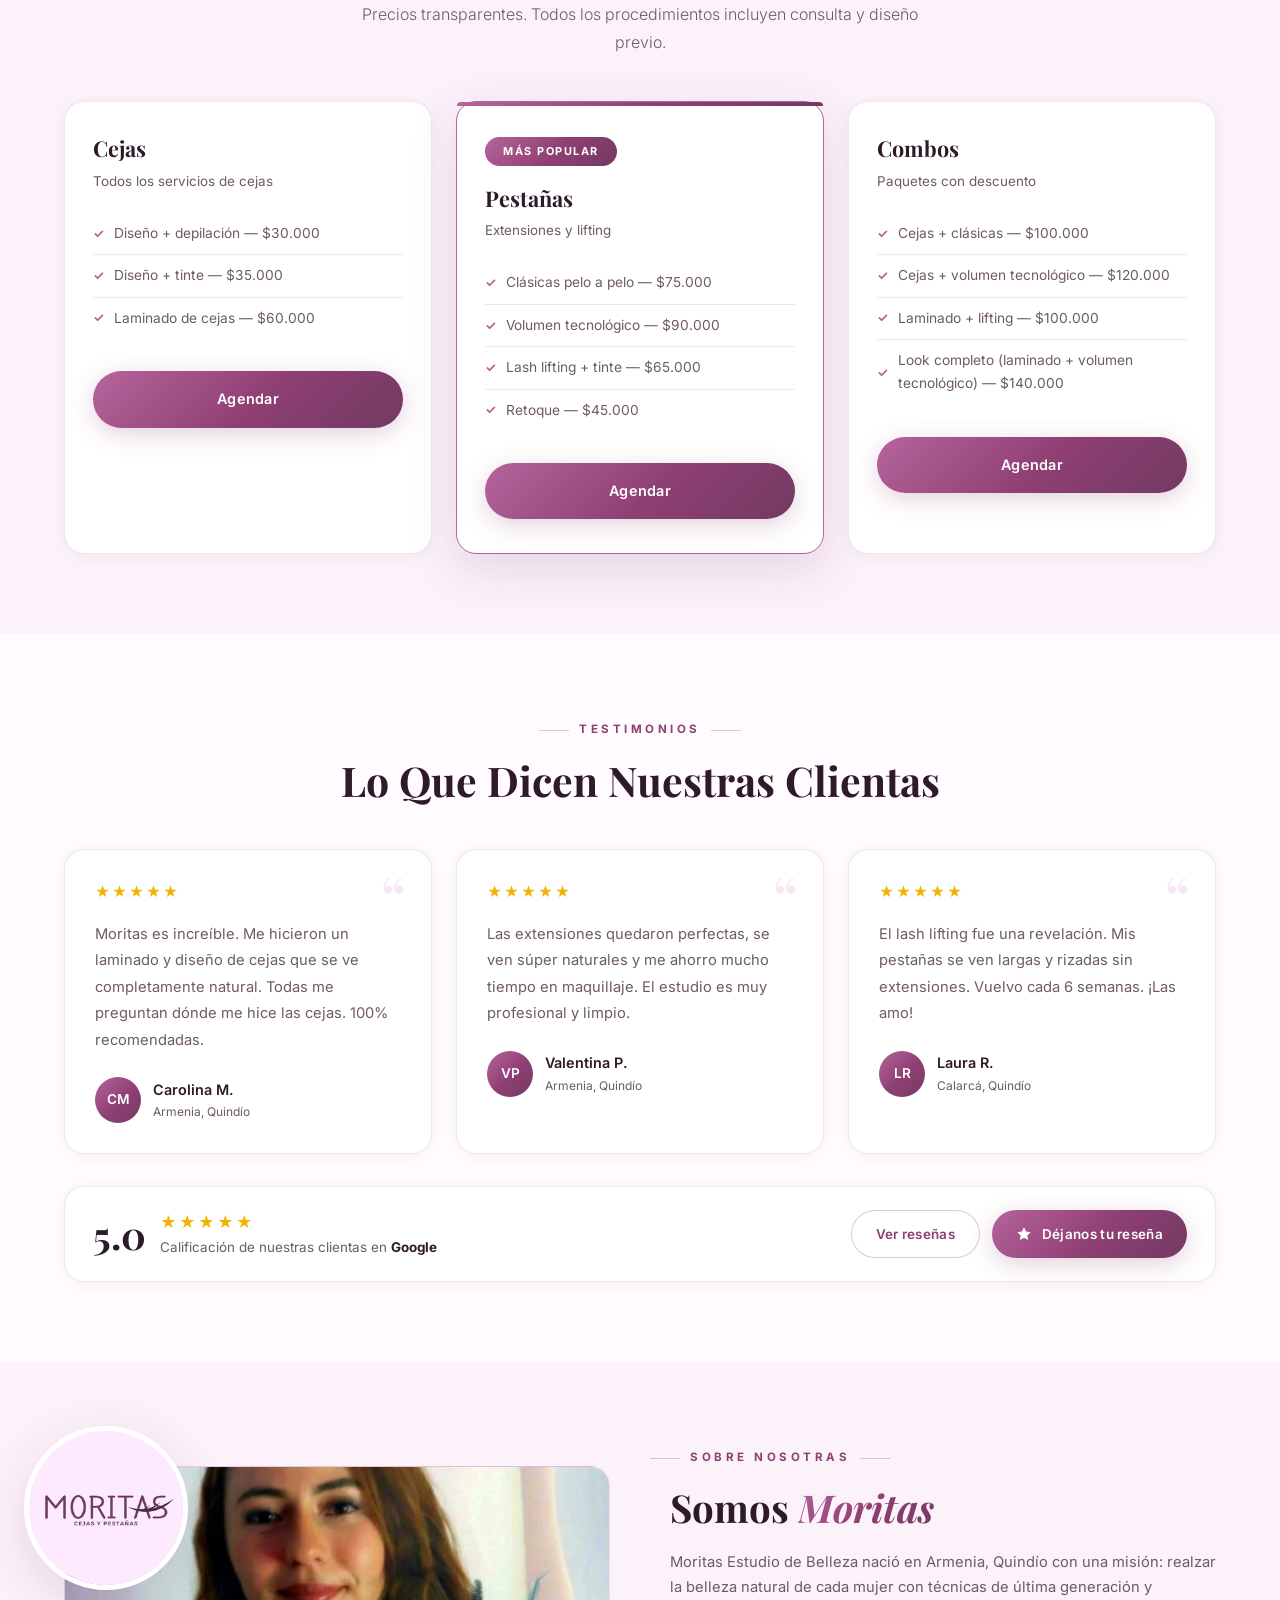
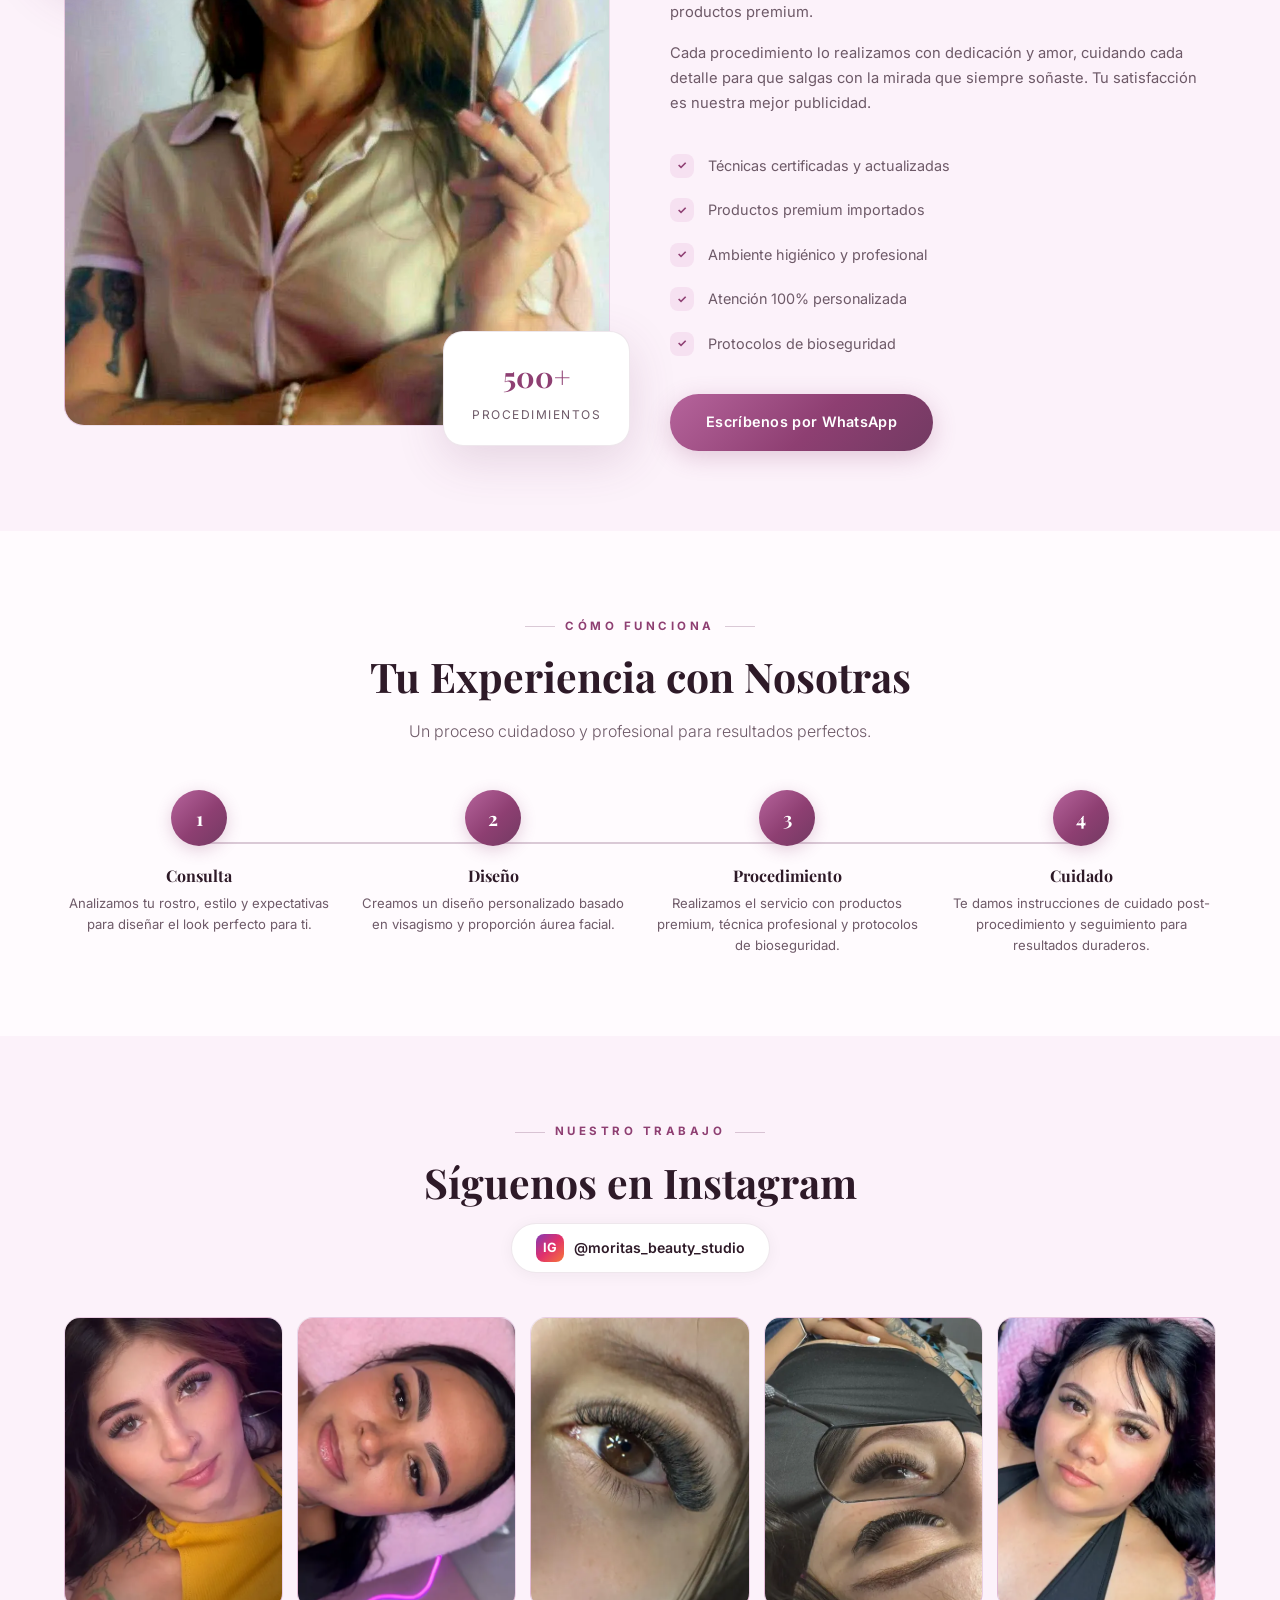
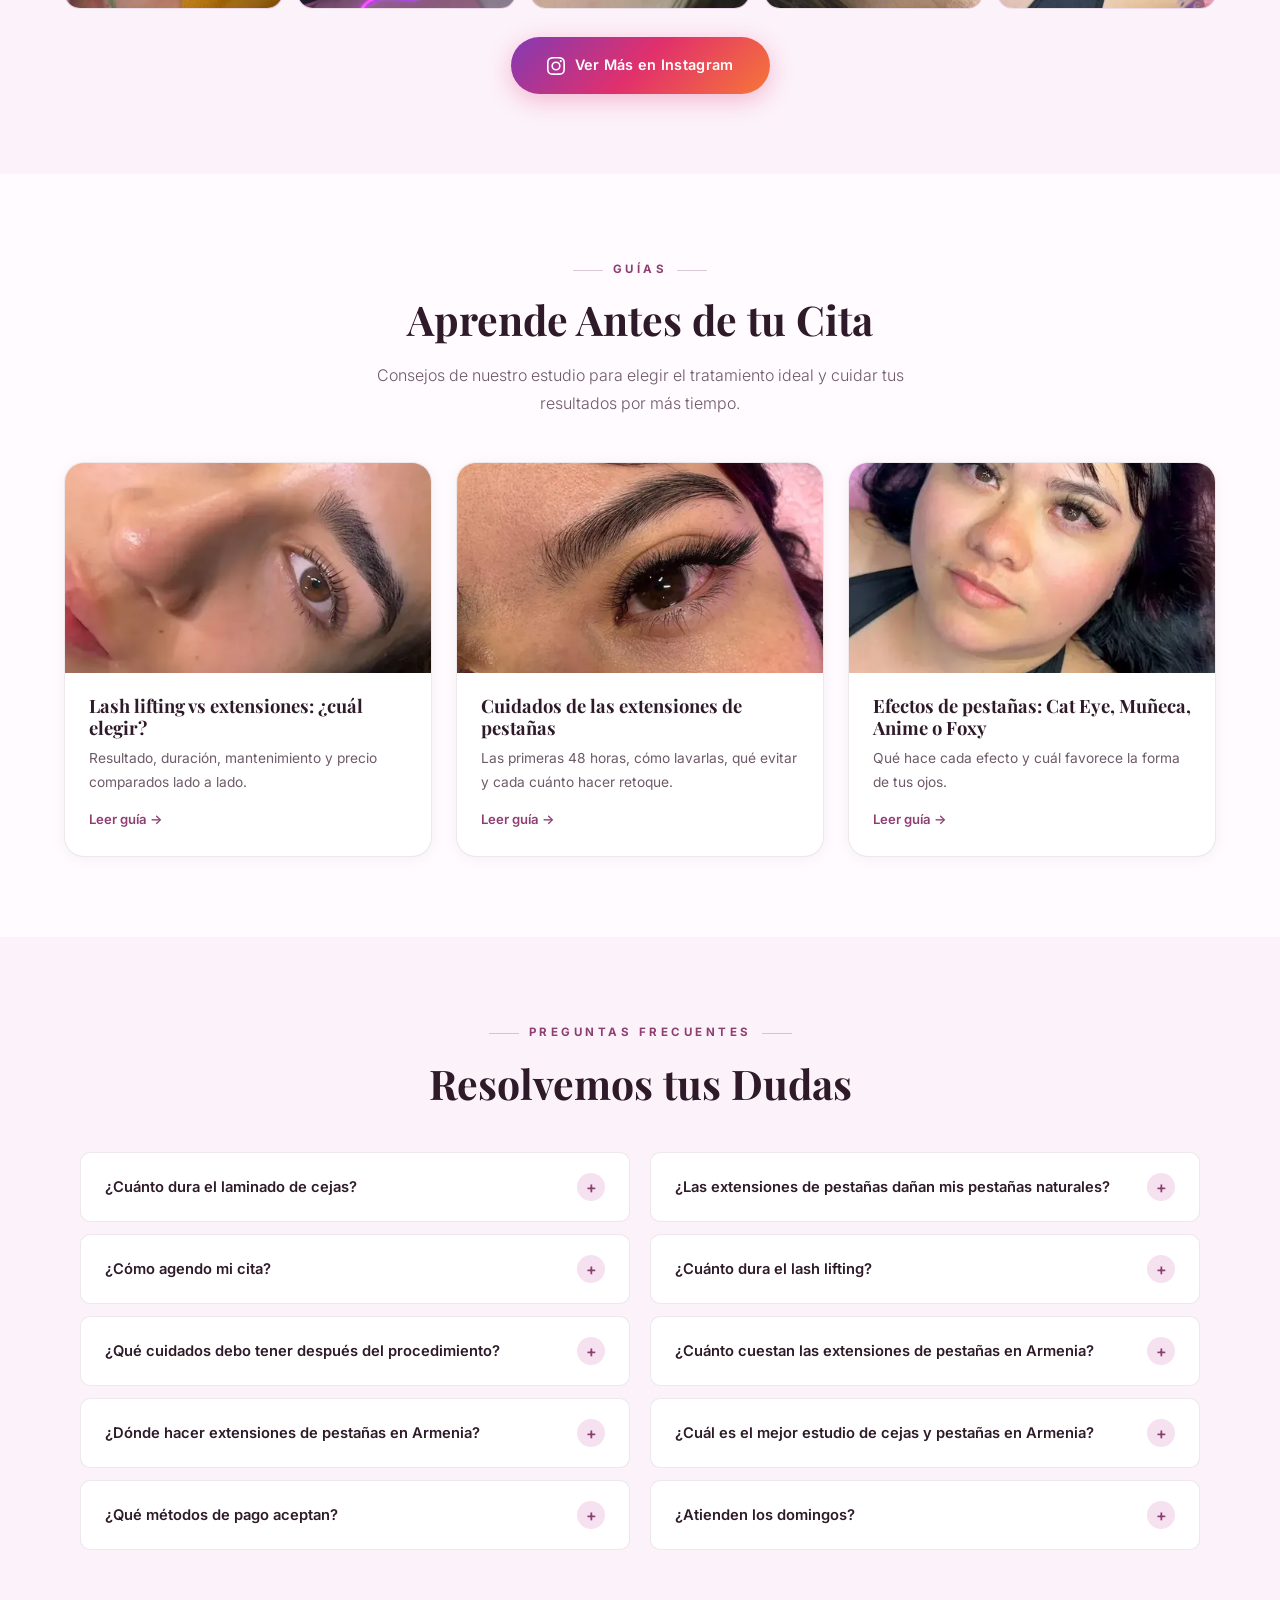
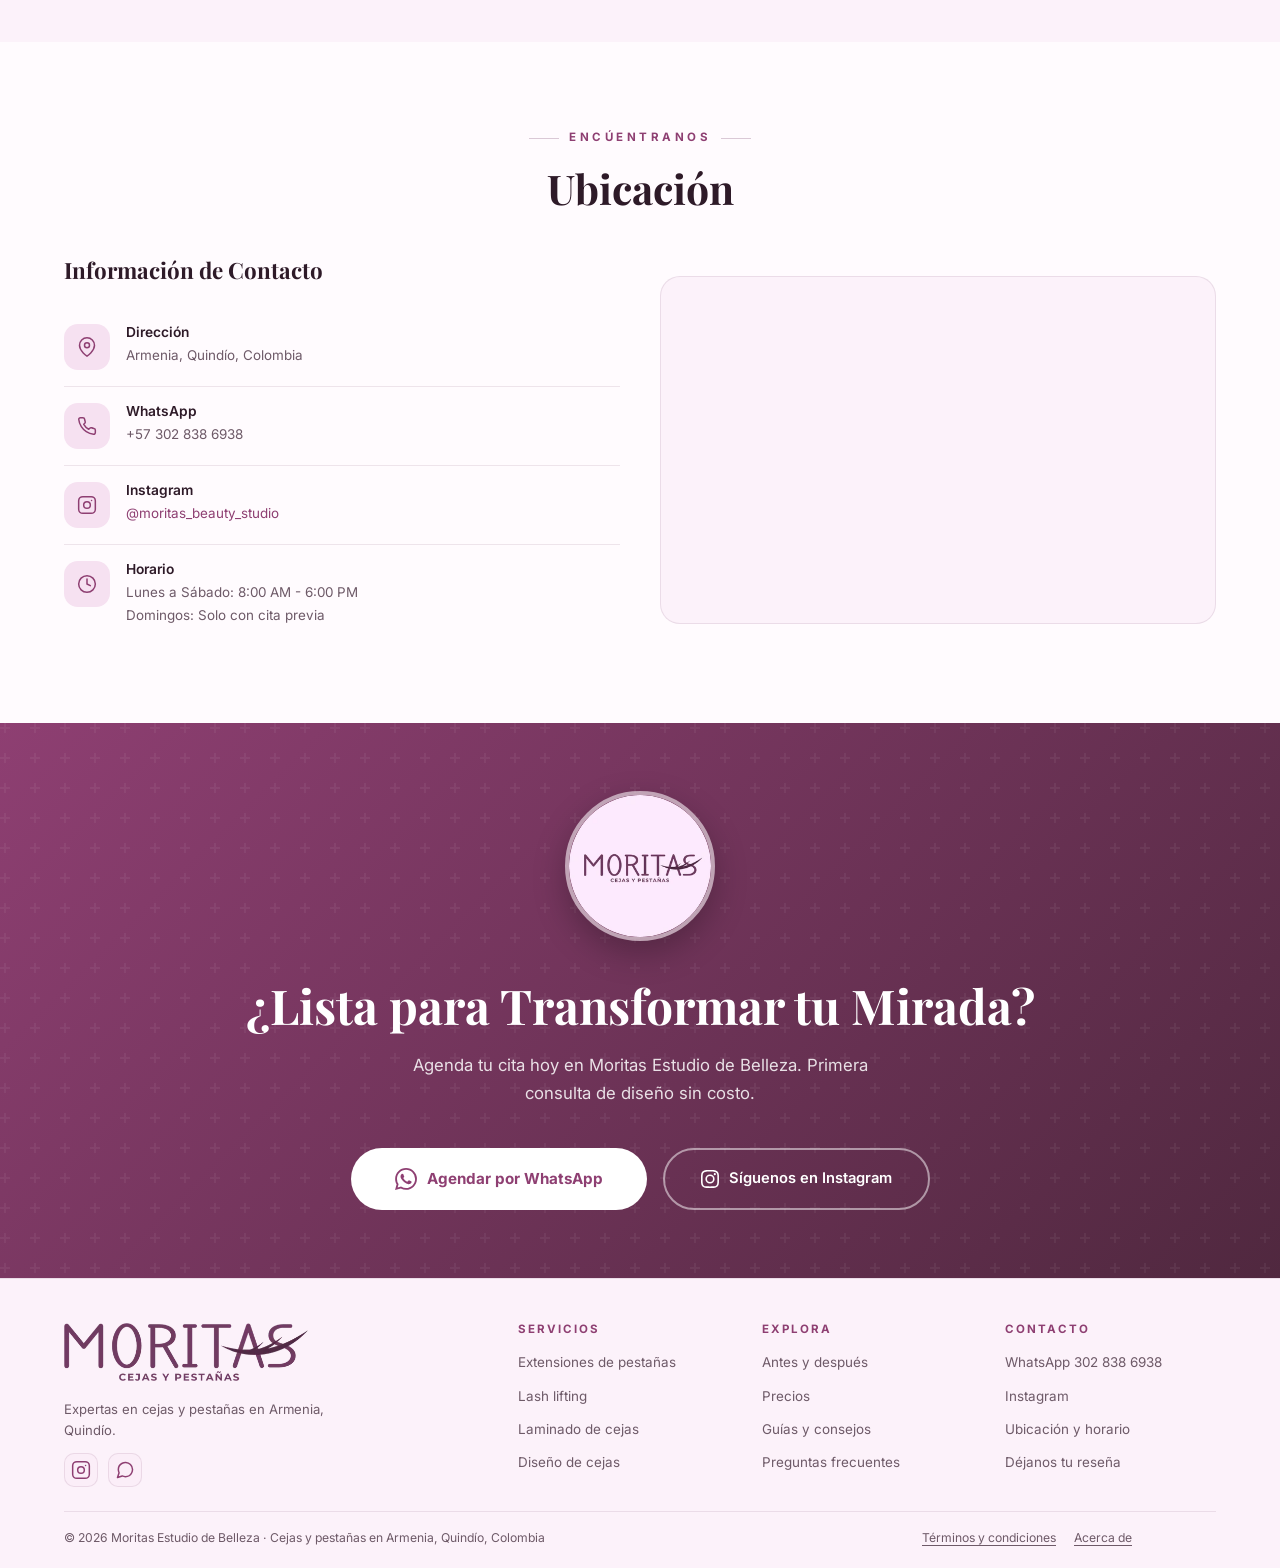
==== commit fe94eedb: "Compact professional layout, Google reviews, WhatsApp dialog fixes, terms page - Navigation: drop In" ====
--- a/index.html
+++ b/index.html
@@ -451,17 +451,6 @@
         img { max-width: 100%; height: auto; }
         .container { max-width: 1200px; margin: 0 auto; padding: 0 24px; }
 
-        /* ============ PARTICLES ============ */
-        #particles-canvas {
-            position: fixed;
-            top: 0; left: 0;
-            width: 100%; height: 100%;
-            pointer-events: none;
-            z-index: 0;
-            opacity: 0.4;
-        }
-
-        [data-theme="dark"] #particles-canvas { opacity: 0.25; }
 
         /* ============ NAVBAR ============ */
         .navbar {
@@ -1689,6 +1678,121 @@
         @media (max-width: 968px) {
             .parallax-section { background-attachment: scroll; }
         }
+        /* ============ COMPACT, PROFESSIONAL LAYOUT ============ */
+        section { padding: 80px 0; }
+        .hero { min-height: auto; padding: 136px 0 76px; }
+        .section-header { margin-bottom: 44px; }
+        .section-title { font-size: clamp(1.8rem, 3.2vw, 2.6rem); }
+        .nav-links { gap: 24px; }
+        #themeText { display: none; }
+        .nav-cta { padding: 11px 22px; font-size: 0.82rem; margin-left: 4px; }
+        .pricing { background: var(--bg-secondary); }
+        .testimonials { background: var(--bg-primary); }
+        .instagram-section { background: var(--bg-secondary); }
+        .gallery-grid { grid-template-columns: repeat(5, 1fr); gap: 14px; }
+        .gallery-item, .gallery-item:nth-child(1) { aspect-ratio: 3 / 4; grid-row: auto; border-radius: 16px; }
+        .instagram-cta { margin-top: 28px; }
+        .testimonial-card { padding: 30px; }
+        .pricing-card { padding: 34px 28px; }
+        .ba-info { padding: 12px 16px; }
+
+        .google-reviews {
+            margin-top: 32px; display: flex; align-items: center; justify-content: space-between;
+            gap: 20px; flex-wrap: wrap; background: var(--bg-card); border: 1px solid var(--border);
+            border-radius: var(--radius); padding: 22px 28px; box-shadow: var(--shadow-card);
+        }
+        .gr-score { display: flex; align-items: center; gap: 14px; }
+        .gr-number { font-family: var(--font-heading); font-size: 2.4rem; font-weight: 700; color: var(--text-primary); line-height: 1; }
+        .gr-stars { color: var(--star); letter-spacing: 2px; font-size: 1rem; }
+        .gr-label { font-size: 0.84rem; color: var(--text-secondary); }
+        .gr-label strong { color: var(--text-primary); }
+        .gr-actions { display: flex; gap: 12px; flex-wrap: wrap; }
+        .gr-actions .btn { padding: 12px 24px; font-size: 0.84rem; }
+        .gr-actions .icon { width: 16px; height: 16px; }
+
+        footer { padding: 44px 0 20px; }
+        .footer-grid { gap: 32px; margin-bottom: 24px; }
+        .footer-logo { height: 58px; margin-bottom: 10px; }
+        .footer-brand p { font-size: 0.82rem; line-height: 1.6; }
+        .footer-social { margin-top: 12px; }
+        .social-link { width: 34px; height: 34px; }
+        .footer-links h4 { margin-bottom: 12px; font-size: 0.72rem; }
+        .footer-links li { margin-bottom: 6px; }
+        .footer-links a { font-size: 0.84rem; }
+        .footer-bottom {
+            padding-top: 16px; gap: 8px 24px; flex-direction: row; flex-wrap: wrap;
+            justify-content: space-between; text-align: left;
+        }
+        .footer-bottom p { font-size: 0.76rem; }
+        .footer-legal-links { display: flex; gap: 18px; flex-wrap: wrap; font-size: 0.76rem; }
+        .footer-legal-links a { color: var(--text-secondary); text-decoration: underline; text-underline-offset: 3px; }
+        .footer-legal-links a:hover { color: var(--text-accent); }
+
+        .wa-popup { z-index: 1002; bottom: 104px; width: 330px; max-height: calc(100vh - 210px); overflow-y: auto; }
+        .wa-popup-header { padding: 14px 18px; position: sticky; top: 0; z-index: 1; }
+        .wa-popup-body { padding: 16px; }
+        .wa-popup-msg { padding: 12px 14px; margin-bottom: 12px; font-size: 0.84rem; }
+        .wa-popup-options { gap: 6px; }
+        .wa-popup-opt { padding: 9px 14px; }
+        body.wa-open .scroll-top { opacity: 0; pointer-events: none; }
+        .sticky-cta a { flex-wrap: wrap; column-gap: 8px; row-gap: 0; }
+        .sticky-cta .urgency-text { flex-basis: 100%; margin-top: 0; font-size: 0.7rem; }
+        @media (min-width: 969px) { .footer-bottom { padding-right: 84px; } }
+
+        .cta { padding: 68px 0; }
+        .about-image-placeholder { max-height: 560px; }
+        @media (min-width: 969px) {
+            .faq-grid { max-width: 1120px; display: grid; grid-template-columns: 1fr 1fr; gap: 0 20px; align-items: start; }
+        }
+
+        @media (min-width: 1100px) {
+            .ba-grid { grid-template-columns: repeat(4, 1fr); max-width: none; gap: 20px; }
+            .ba-slider-container img, .ba-showcase-item img, .ba-video-item video { height: 320px; }
+        }
+
+        @media (max-width: 968px) {
+            .nav-cta { display: none; }
+            .gallery-grid { grid-template-columns: repeat(3, 1fr); }
+        }
+
+        @media (max-width: 640px) {
+            section { padding: 56px 0; }
+            .hero { padding: 116px 0 56px; }
+            .hero-visual { width: min(290px, 76%); }
+            .section-header { margin-bottom: 28px; }
+            .mobile-scroller {
+                display: flex !important; overflow-x: auto; scroll-snap-type: x mandatory; gap: 14px;
+                margin: 0 -24px; padding: 4px 24px 16px; scroll-padding: 0 24px; max-width: none;
+                scrollbar-width: none; -webkit-overflow-scrolling: touch;
+            }
+            .mobile-scroller::-webkit-scrollbar { display: none; }
+            .mobile-scroller > * { flex: 0 0 84%; scroll-snap-align: start; }
+            .gallery-grid.mobile-scroller > * { flex-basis: 60%; }
+            .services-grid { gap: 14px; }
+            .service-card {
+                display: grid; grid-template-columns: 108px 1fr; column-gap: 14px;
+                padding: 14px; text-align: left; align-items: start;
+            }
+            .service-card > * { grid-column: 2; }
+            .service-card .service-img {
+                grid-column: 1; grid-row: 1 / span 5; width: 108px; height: 100%; min-height: 168px;
+                margin: 0; border-radius: 12px;
+            }
+            .service-card h3 { font-size: 1.05rem; margin: 2px 0 6px; }
+            .service-card p { font-size: 0.8rem; line-height: 1.55; margin-bottom: 8px; }
+            .service-price { justify-self: start; padding: 4px 12px; font-size: 0.74rem; }
+            .service-link { margin-top: 6px; }
+            .pricing-card { padding: 26px 20px; }
+            .testimonial-card { padding: 24px; }
+            .google-reviews { padding: 18px; flex-direction: column; align-items: stretch; }
+            .gr-actions .btn { flex: 1; justify-content: center; }
+            .ba-slider-container img, .ba-slider-after, .ba-showcase-item img, .ba-video-item video { height: 300px; }
+            .footer-grid { grid-template-columns: 1fr 1fr; gap: 22px 16px; }
+            .footer-brand { grid-column: 1 / -1; }
+            .footer-bottom { flex-direction: column; text-align: center; align-items: center; }
+            footer { padding-bottom: 96px; }
+            .wa-popup { width: calc(100vw - 32px); right: 16px; bottom: 146px; max-height: calc(100vh - 250px); }
+        }
     </style>
 </head>
 <body>
@@ -1706,9 +1810,6 @@
         <symbol id="i-sparkle" viewBox="0 0 24 24"><path d="M12 3l1.9 5.6L19.5 10.5 13.9 12.4 12 18l-1.9-5.6L4.5 10.5l5.6-1.9z"/><path d="M19 15l.8 2.2L22 18l-2.2.8L19 21l-.8-2.2L16 18l2.2-.8z"/></symbol>
     </svg>
 
-    <!-- Particles -->
-    <canvas id="particles-canvas"></canvas>
-
     <!-- NAVBAR -->
     <nav class="navbar" id="navbar">
         <div class="container">
@@ -1717,23 +1818,23 @@
                 <img src="images/brand/moritas-logo-light.webp" alt="" class="nav-logo-img logo-dark" width="480" height="114" loading="lazy">
             </a>
             <ul class="nav-links">
-                <li><a href="#inicio" data-es="Inicio" data-en="Home">Inicio</a></li>
                 <li><a href="#servicios" data-es="Servicios" data-en="Services">Servicios</a></li>
-                <li><a href="#proceso" data-es="Proceso" data-en="Process">Proceso</a></li>
-                <li><a href="#sobre-mi" data-es="Sobre M&iacute;" data-en="About">Sobre M&iacute;</a></li>
-                <li><a href="#galeria" data-es="Instagram" data-en="Instagram">Instagram</a></li>
+                <li><a href="#resultados" data-es="Resultados" data-en="Results">Resultados</a></li>
                 <li><a href="#precios" data-es="Precios" data-en="Pricing">Precios</a></li>
-                <li><a href="#faq" data-es="FAQ" data-en="FAQ">FAQ</a></li>
+                <li><a href="#testimonios" data-es="Opiniones" data-en="Reviews">Opiniones</a></li>
+                <li><a href="#sobre-mi" data-es="Nosotras" data-en="About">Nosotras</a></li>
+                <li><a href="#ubicacion" data-es="Contacto" data-en="Contact">Contacto</a></li>
             </ul>
             <div class="nav-controls">
                 <button class="nav-toggle-btn" id="langToggle" onclick="toggleLanguage()">
                     <span id="langIcon">&#127466;&#127480;</span>
                     <span id="langText">EN</span>
                 </button>
-                <button class="nav-toggle-btn" id="themeToggle" onclick="toggleTheme()">
+                <button class="nav-toggle-btn" id="themeToggle" onclick="toggleTheme()" aria-label="Cambiar modo claro u oscuro">
                     <span id="themeIcon">&#9790;</span>
                     <span id="themeText" data-es="Oscuro" data-en="Dark">Oscuro</span>
                 </button>
+                <a href="https://wa.me/573028386938?text=Hola%20Moritas%20%F0%9F%AB%90%E2%9C%A8%20quiero%20agendar%20una%20cita" class="btn btn-primary nav-cta" target="_blank" rel="noopener noreferrer" data-es="Agendar" data-en="Book">Agendar</a>
                 <button class="mobile-menu-btn" id="mobileMenuBtn" onclick="toggleMobileMenu()" aria-label="Abrir men&uacute;">
                     <span></span><span></span><span></span>
                 </button>
@@ -1743,13 +1844,14 @@
 
     <!-- Mobile Menu -->
     <div class="mobile-menu" id="mobileMenu">
-        <a href="#inicio" onclick="closeMobileMenu()" data-es="Inicio" data-en="Home">Inicio</a>
         <a href="#servicios" onclick="closeMobileMenu()" data-es="Servicios" data-en="Services">Servicios</a>
-        <a href="#proceso" onclick="closeMobileMenu()" data-es="Proceso" data-en="Process">Proceso</a>
-        <a href="#sobre-mi" onclick="closeMobileMenu()" data-es="Sobre M&iacute;" data-en="About">Sobre M&iacute;</a>
-        <a href="#galeria" onclick="closeMobileMenu()" data-es="Instagram" data-en="Instagram">Instagram</a>
+        <a href="#resultados" onclick="closeMobileMenu()" data-es="Resultados" data-en="Results">Resultados</a>
         <a href="#precios" onclick="closeMobileMenu()" data-es="Precios" data-en="Pricing">Precios</a>
-        <a href="#faq" onclick="closeMobileMenu()" data-es="FAQ" data-en="FAQ">FAQ</a>
+        <a href="#testimonios" onclick="closeMobileMenu()" data-es="Opiniones" data-en="Reviews">Opiniones</a>
+        <a href="#sobre-mi" onclick="closeMobileMenu()" data-es="Nosotras" data-en="About">Nosotras</a>
+        <a href="#guias" onclick="closeMobileMenu()" data-es="Gu&iacute;as" data-en="Guides">Gu&iacute;as</a>
+        <a href="#faq" onclick="closeMobileMenu()" data-es="Preguntas frecuentes" data-en="FAQ">Preguntas frecuentes</a>
+        <a href="#ubicacion" onclick="closeMobileMenu()" data-es="Contacto" data-en="Contact">Contacto</a>
         <div class="mobile-controls">
             <button class="nav-toggle-btn" onclick="toggleLanguage()" aria-label="Cambiar idioma"><span id="langIconMobile">&#127466;&#127480;</span> <span id="langTextMobile">EN</span></button>
             <button class="nav-toggle-btn" onclick="toggleTheme()" aria-label="Cambiar tema"><span id="themeIconMobile">&#9790;</span></button>
@@ -1897,34 +1999,207 @@
         </div>
     </section>
 
-    <!-- PROCESS -->
-    <section class="process" id="proceso">
+    <!-- BEFORE & AFTER -->
+    <section class="before-after" id="resultados">
         <div class="container">
             <div class="section-header animate-on-scroll">
-                <div class="section-tag" data-es="C&oacute;mo Funciona" data-en="How It Works">C&oacute;mo Funciona</div>
-                <h2 class="section-title" data-es="Tu Experiencia con Nosotras" data-en="Your Experience With Us">Tu Experiencia con Nosotras</h2>
-                <p class="section-subtitle" data-es="Un proceso cuidadoso y profesional para resultados perfectos." data-en="A careful, professional process for perfect results.">Un proceso cuidadoso y profesional para resultados perfectos.</p>
-            </div>
-            <div class="process-steps">
-                <div class="process-step animate-on-scroll delay-1">
-                    <div class="step-number">1</div>
-                    <h4 data-es="Consulta" data-en="Consultation">Consulta</h4>
-                    <p data-es="Analizamos tu rostro, estilo y expectativas para dise&ntilde;ar el look perfecto para ti." data-en="We analyze your face, style and expectations to design the perfect look for you.">Analizamos tu rostro, estilo y expectativas para dise&ntilde;ar el look perfecto para ti.</p>
-                </div>
-                <div class="process-step animate-on-scroll delay-2">
-                    <div class="step-number">2</div>
-                    <h4 data-es="Dise&ntilde;o" data-en="Design">Dise&ntilde;o</h4>
-                    <p data-es="Creamos un dise&ntilde;o personalizado basado en visagismo y proporci&oacute;n &aacute;urea facial." data-en="We create a custom design based on face morphology and golden ratio proportions.">Creamos un dise&ntilde;o personalizado basado en visagismo y proporci&oacute;n &aacute;urea facial.</p>
-                </div>
-                <div class="process-step animate-on-scroll delay-3">
-                    <div class="step-number">3</div>
-                    <h4 data-es="Procedimiento" data-en="Procedure">Procedimiento</h4>
-                    <p data-es="Realizamos el servicio con productos premium, t&eacute;cnica profesional y protocolos de bioseguridad." data-en="We perform the service with premium products, professional technique and biosafety protocols.">Realizamos el servicio con productos premium, t&eacute;cnica profesional y protocolos de bioseguridad.</p>
-                </div>
-                <div class="process-step animate-on-scroll delay-4">
-                    <div class="step-number">4</div>
-                    <h4 data-es="Cuidado" data-en="Aftercare">Cuidado</h4>
-                    <p data-es="Te damos instrucciones de cuidado post-procedimiento y seguimiento para resultados duraderos." data-en="We provide post-procedure care instructions and follow-up for lasting results.">Te damos instrucciones de cuidado post-procedimiento y seguimiento para resultados duraderos.</p>
+                <div class="section-tag" data-es="Resultados Reales" data-en="Real Results">Resultados Reales</div>
+                <h2 class="section-title" data-es="Antes y Despu&eacute;s" data-en="Before &amp; After">Antes y Despu&eacute;s</h2>
+                <p class="section-subtitle" data-es="Transformaciones reales que hablan por s&iacute; mismas. Cada resultado refleja nuestro compromiso con la excelencia." data-en="Real transformations that speak for themselves. Each result reflects our commitment to excellence.">Transformaciones reales que hablan por s&iacute; mismas. Cada resultado refleja nuestro compromiso con la excelencia.</p>
+            </div>
+            <div class="mobile-scroller ba-grid">
+                <!-- Slider 1: Lash Extensions Close-up -->
+                <div class="animate-on-scroll delay-1">
+                    <div class="ba-slider-container" data-slider>
+                        <img src="images/ba-1-after.webp" srcset="images/ba-1-after-480.webp 480w, images/ba-1-after.webp 900w" sizes="(max-width: 640px) 92vw, 440px" alt="Despues de extensiones de pestanas en Armenia - Moritas" width="900" height="1200" loading="lazy">
+                        <div class="ba-slider-after">
+                            <img src="images/ba-1-before.webp" srcset="images/ba-1-before-480.webp 480w, images/ba-1-before.webp 900w" sizes="(max-width: 640px) 92vw, 440px" alt="Antes de extensiones de pestanas en Armenia - Moritas" width="900" height="1200" loading="lazy">
+                        </div>
+                        <div class="ba-slider-handle"></div>
+                        <div class="ba-slider-handle-arrows">&larr; &rarr;</div>
+                        <span class="ba-slider-label before-label" data-es="Antes" data-en="Before">Antes</span>
+                        <span class="ba-slider-label after-label" data-es="Despu&eacute;s" data-en="After">Despu&eacute;s</span>
+                    </div>
+                    <div class="ba-info" style="text-align:center;padding:16px">
+                        <h4 data-es="Extensiones de Pesta&ntilde;as" data-en="Lash Extensions">Extensiones de Pesta&ntilde;as</h4>
+                        <p data-es="Arrastra para ver la transformaci&oacute;n" data-en="Drag to see the transformation">Arrastra para ver la transformaci&oacute;n</p>
+                    </div>
+                </div>
+                <!-- Showcase 2: Full Face Lash Result - Two angles -->
+                <div class="animate-on-scroll delay-2">
+                    <div class="ba-showcase">
+                        <div class="ba-showcase-item">
+                            <img src="images/ba-2-before.webp" srcset="images/ba-2-before-480.webp 480w, images/ba-2-before.webp 900w" sizes="(max-width: 640px) 92vw, 440px" alt="Resultado extensiones volumen tecnol&oacute;gico Armenia Moritas" width="900" height="1200" loading="lazy">
+                        </div>
+                        <div class="ba-showcase-divider">
+                            <span data-es="Resultado" data-en="Result">Resultado</span>
+                        </div>
+                        <div class="ba-showcase-item">
+                            <img src="images/ba-2-after.webp" srcset="images/ba-2-after-480.webp 480w, images/ba-2-after.webp 738w" sizes="(max-width: 640px) 92vw, 440px" alt="Resultado extensiones volumen tecnol&oacute;gico Armenia Moritas angulo 2" width="738" height="1304" loading="lazy">
+                        </div>
+                    </div>
+                    <div class="ba-info" style="text-align:center;padding:16px">
+                        <h4 data-es="Cejas y Pesta&ntilde;as" data-en="Brows &amp; Lashes">Cejas y Pesta&ntilde;as</h4>
+                        <p data-es="Dos &aacute;ngulos del resultado" data-en="Two angles of the result">Dos &aacute;ngulos del resultado</p>
+                    </div>
+                </div>
+                <!-- Video 1: Before/After -->
+                <div class="animate-on-scroll delay-3">
+                    <div class="ba-video-pair">
+                        <div class="ba-video-item">
+                            <video src="images/ba-3-before.mp4#t=0.1" loop muted playsinline preload="none"></video>
+                            <span class="ba-video-label" data-es="Antes" data-en="Before">Antes</span>
+                        </div>
+                        <div class="ba-video-item">
+                            <video src="images/ba-3-after.mp4#t=0.1" loop muted playsinline preload="none"></video>
+                            <span class="ba-video-label" data-es="Despu&eacute;s" data-en="After">Despu&eacute;s</span>
+                        </div>
+                    </div>
+                    <div class="ba-info" style="text-align:center;padding:16px">
+                        <h4 data-es="Dise&ntilde;o de Cejas y Pesta&ntilde;as Pelo a Pelo" data-en="Brow Design &amp; Hair-by-Hair Lashes">Dise&ntilde;o de Cejas y Pesta&ntilde;as Pelo a Pelo</h4>
+                        <p data-es="Resultado en video" data-en="Video result">Resultado en video</p>
+                    </div>
+                </div>
+                <!-- Video 2: Before/After -->
+                <div class="animate-on-scroll delay-4">
+                    <div class="ba-video-pair">
+                        <div class="ba-video-item">
+                            <video src="images/ba-4-before.mp4#t=0.1" loop muted playsinline preload="none"></video>
+                            <span class="ba-video-label" data-es="Antes" data-en="Before">Antes</span>
+                        </div>
+                        <div class="ba-video-item">
+                            <video src="images/ba-4-after.mp4#t=0.1" loop muted playsinline preload="none"></video>
+                            <span class="ba-video-label" data-es="Despu&eacute;s" data-en="After">Despu&eacute;s</span>
+                        </div>
+                    </div>
+                    <div class="ba-info" style="text-align:center;padding:16px">
+                        <h4 data-es="Pesta&ntilde;as Efecto Pesta&ntilde;ina" data-en="Mascara Effect Lashes">Pesta&ntilde;as Efecto Pesta&ntilde;ina</h4>
+                        <p data-es="Resultado en video" data-en="Video result">Resultado en video</p>
+                    </div>
+                </div>
+            </div>
+        </div>
+    </section>
+
+    <!-- PROMO BANNER -->
+    <div class="promo-banner">
+        <div class="container">
+            <div class="promo-text">
+                <span data-es="&#127881; Agenda hoy y recibe" data-en="&#127881; Book today and get">&#127881; Agenda hoy y recibe</span>
+                <span class="promo-highlight" data-es="CONSULTA GRATIS" data-en="FREE CONSULTATION">CONSULTA GRATIS</span>
+                <span data-es="en tu primer servicio" data-en="on your first service">en tu primer servicio</span>
+                <a href="https://wa.me/573028386938?text=Hola%20Moritas%20%F0%9F%AB%90%20quiero%20mi%20consulta%20gratis" class="btn btn-primary" style="padding:10px 24px;font-size:0.82rem" target="_blank" rel="noopener noreferrer">
+                    <span data-es="Reclamar" data-en="Claim Now">Reclamar</span>
+                </a>
+            </div>
+        </div>
+    </div>
+
+    <!-- PRICING -->
+    <section class="pricing" id="precios">
+        <div class="container">
+            <div class="section-header animate-on-scroll">
+                <div class="section-tag" data-es="Precios" data-en="Pricing">Precios</div>
+                <h2 class="section-title" data-es="Invierte en Tu Mirada" data-en="Invest in Your Look">Invierte en Tu Mirada</h2>
+                <p class="section-subtitle" data-es="Precios transparentes. Todos los procedimientos incluyen consulta y dise&ntilde;o previo." data-en="Transparent pricing. All procedures include consultation and prior design.">Precios transparentes. Todos los procedimientos incluyen consulta y dise&ntilde;o previo.</p>
+            </div>
+            <div class="pricing-grid">
+                <div class="pricing-card animate-on-scroll delay-1">
+                    <h3 data-es="Cejas" data-en="Brows">Cejas</h3>
+                    <p style="font-size:0.84rem;color:var(--text-secondary);margin-bottom:12px" data-es="Todos los servicios de cejas" data-en="All brow services">Todos los servicios de cejas</p>
+                    <ul class="pricing-list">
+                        <li><span data-es="Dise&ntilde;o + depilaci&oacute;n &mdash; $30.000" data-en="Design + hair removal &mdash; $30,000 COP">Dise&ntilde;o + depilaci&oacute;n &mdash; $30.000</span></li>
+                        <li><span data-es="Dise&ntilde;o + tinte &mdash; $35.000" data-en="Design + tint &mdash; $35,000 COP">Dise&ntilde;o + tinte &mdash; $35.000</span></li>
+                        <li><span data-es="Laminado de cejas &mdash; $60.000" data-en="Brow lamination &mdash; $60,000 COP">Laminado de cejas &mdash; $60.000</span></li>
+                    </ul>
+                    <a href="https://wa.me/573028386938?text=Hola%20Moritas%20%F0%9F%AB%90%20quiero%20agendar%20un%20servicio%20de%20cejas" class="btn btn-primary" style="width:100%;justify-content:center;margin-top:12px" target="_blank" rel="noopener noreferrer">
+                        <span data-es="Agendar" data-en="Book Now">Agendar</span>
+                    </a>
+                </div>
+                <div class="pricing-card featured animate-on-scroll delay-2">
+                    <div class="pricing-badge" data-es="M&aacute;s Popular" data-en="Most Popular">M&aacute;s Popular</div>
+                    <h3 data-es="Pesta&ntilde;as" data-en="Lashes">Pesta&ntilde;as</h3>
+                    <p style="font-size:0.84rem;color:var(--text-secondary);margin-bottom:12px" data-es="Extensiones y lifting" data-en="Extensions and lifting">Extensiones y lifting</p>
+                    <ul class="pricing-list">
+                        <li><span data-es="Cl&aacute;sicas pelo a pelo &mdash; $75.000" data-en="Classic hair-by-hair &mdash; $75,000 COP">Cl&aacute;sicas pelo a pelo &mdash; $75.000</span></li>
+                        <li><span data-es="Volumen tecnol&oacute;gico &mdash; $90.000" data-en="Tech volume &mdash; $90,000 COP">Volumen tecnol&oacute;gico &mdash; $90.000</span></li>
+                        <li><span data-es="Lash lifting + tinte &mdash; $65.000" data-en="Lash lifting + tint &mdash; $65,000 COP">Lash lifting + tinte &mdash; $65.000</span></li>
+                        <li><span data-es="Retoque &mdash; $45.000" data-en="Touch-up &mdash; $45,000 COP">Retoque &mdash; $45.000</span></li>
+                    </ul>
+                    <a href="https://wa.me/573028386938?text=Hola%20Moritas%20%F0%9F%AB%90%20quiero%20agendar%20un%20servicio%20de%20pesta%C3%B1as" class="btn btn-primary" style="width:100%;justify-content:center;margin-top:12px" target="_blank" rel="noopener noreferrer">
+                        <span data-es="Agendar" data-en="Book Now">Agendar</span>
+                    </a>
+                </div>
+                <div class="pricing-card animate-on-scroll delay-3">
+                    <h3 data-es="Combos" data-en="Combos">Combos</h3>
+                    <p style="font-size:0.84rem;color:var(--text-secondary);margin-bottom:12px" data-es="Paquetes con descuento" data-en="Discounted packages">Paquetes con descuento</p>
+                    <ul class="pricing-list">
+                        <li><span data-es="Cejas + cl&aacute;sicas &mdash; $100.000" data-en="Brows + classic lashes &mdash; $100,000 COP">Cejas + cl&aacute;sicas &mdash; $100.000</span></li>
+                        <li><span data-es="Cejas + volumen tecnol&oacute;gico &mdash; $120.000" data-en="Brows + tech volume &mdash; $120,000 COP">Cejas + volumen tecnol&oacute;gico &mdash; $120.000</span></li>
+                        <li><span data-es="Laminado + lifting &mdash; $100.000" data-en="Lamination + lifting &mdash; $100,000 COP">Laminado + lifting &mdash; $100.000</span></li>
+                        <li><span data-es="Look completo (laminado + volumen tecnol&oacute;gico) &mdash; $140.000" data-en="Complete look (lamination + tech volume) &mdash; $140,000 COP">Look completo (laminado + volumen tecnol&oacute;gico) &mdash; $140.000</span></li>
+                    </ul>
+                    <a href="https://wa.me/573028386938?text=Hola%20Moritas%20%F0%9F%AB%90%20me%20interesan%20los%20combos" class="btn btn-primary" style="width:100%;justify-content:center;margin-top:12px" target="_blank" rel="noopener noreferrer">
+                        <span data-es="Agendar" data-en="Book Now">Agendar</span>
+                    </a>
+                </div>
+            </div>
+        </div>
+    </section>
+
+    <!-- TESTIMONIALS -->
+    <section class="testimonials" id="testimonios">
+        <div class="container">
+            <div class="section-header animate-on-scroll">
+                <div class="section-tag" data-es="Testimonios" data-en="Testimonials">Testimonios</div>
+                <h2 class="section-title" data-es="Lo Que Dicen Nuestras Clientas" data-en="What Our Clients Say">Lo Que Dicen Nuestras Clientas</h2>
+            </div>
+            <div class="mobile-scroller testimonials-grid">
+                <div class="testimonial-card animate-on-scroll delay-1">
+                    <div class="testimonial-stars">&#9733;&#9733;&#9733;&#9733;&#9733;</div>
+                    <p class="testimonial-text" data-es="Moritas es incre&iacute;ble. Me hicieron un laminado y dise&ntilde;o de cejas que se ve completamente natural. Todas me preguntan d&oacute;nde me hice las cejas. 100% recomendadas." data-en="Moritas is incredible. They did my brow lamination and design and it looks completely natural. Everyone asks where I got my brows done. 100% recommended.">Moritas es incre&iacute;ble. Me hicieron un laminado y dise&ntilde;o de cejas que se ve completamente natural. Todas me preguntan d&oacute;nde me hice las cejas. 100% recomendadas.</p>
+                    <div class="testimonial-author">
+                        <div class="testimonial-avatar">CM</div>
+                        <div>
+                            <div class="testimonial-name">Carolina M.</div>
+                            <div class="testimonial-location">Armenia, Quind&iacute;o</div>
+                        </div>
+                    </div>
+                </div>
+                <div class="testimonial-card animate-on-scroll delay-2">
+                    <div class="testimonial-stars">&#9733;&#9733;&#9733;&#9733;&#9733;</div>
+                    <p class="testimonial-text" data-es="Las extensiones quedaron perfectas, se ven s&uacute;per naturales y me ahorro mucho tiempo en maquillaje. El estudio es muy profesional y limpio." data-en="The extensions came out perfect, they look super natural and I save so much time on makeup. The studio is very professional and clean.">Las extensiones quedaron perfectas, se ven s&uacute;per naturales y me ahorro mucho tiempo en maquillaje. El estudio es muy profesional y limpio.</p>
+                    <div class="testimonial-author">
+                        <div class="testimonial-avatar">VP</div>
+                        <div>
+                            <div class="testimonial-name">Valentina P.</div>
+                            <div class="testimonial-location">Armenia, Quind&iacute;o</div>
+                        </div>
+                    </div>
+                </div>
+                <div class="testimonial-card animate-on-scroll delay-3">
+                    <div class="testimonial-stars">&#9733;&#9733;&#9733;&#9733;&#9733;</div>
+                    <p class="testimonial-text" data-es="El lash lifting fue una revelaci&oacute;n. Mis pesta&ntilde;as se ven largas y rizadas sin extensiones. Vuelvo cada 6 semanas. &iexcl;Las amo!" data-en="The lash lifting was a revelation. My lashes look long and curled without extensions. I come back every 6 weeks. Love them!">El lash lifting fue una revelaci&oacute;n. Mis pesta&ntilde;as se ven largas y rizadas sin extensiones. Vuelvo cada 6 semanas. &iexcl;Las amo!</p>
+                    <div class="testimonial-author">
+                        <div class="testimonial-avatar">LR</div>
+                        <div>
+                            <div class="testimonial-name">Laura R.</div>
+                            <div class="testimonial-location">Calarc&aacute;, Quind&iacute;o</div>
+                        </div>
+                    </div>
+                </div>
+            </div>
+            <div class="google-reviews animate-on-scroll">
+                <div class="gr-score">
+                    <div class="gr-number">5.0</div>
+                    <div>
+                        <div class="gr-stars" aria-label="5 de 5 estrellas">&#9733;&#9733;&#9733;&#9733;&#9733;</div>
+                        <div class="gr-label" data-es="Calificaci&oacute;n de nuestras clientas en &lt;strong&gt;Google&lt;/strong&gt;" data-en="Our clients' rating on &lt;strong&gt;Google&lt;/strong&gt;">Calificaci&oacute;n de nuestras clientas en <strong>Google</strong></div>
+                    </div>
+                </div>
+                <div class="gr-actions">
+                    <a href="https://www.google.com/maps/search/?api=1&amp;query=Moritas%20Cejas%20y%20Pesta%C3%B1as%20Armenia%20Quind%C3%ADo" class="btn btn-secondary" target="_blank" rel="noopener noreferrer" data-es="Ver rese&ntilde;as" data-en="See reviews">Ver rese&ntilde;as</a>
+                    <a href="https://www.google.com/maps/search/?api=1&amp;query=Moritas%20Cejas%20y%20Pesta%C3%B1as%20Armenia%20Quind%C3%ADo" class="btn btn-primary" target="_blank" rel="noopener noreferrer"><svg class="icon icon-fill" aria-hidden="true"><use href="#i-star"/></svg><span data-es="D&eacute;janos tu rese&ntilde;a" data-en="Leave us a review">D&eacute;janos tu rese&ntilde;a</span></a>
                 </div>
             </div>
         </div>
@@ -1964,6 +2239,39 @@
         </div>
     </section>
 
+    <!-- PROCESS -->
+    <section class="process" id="proceso">
+        <div class="container">
+            <div class="section-header animate-on-scroll">
+                <div class="section-tag" data-es="C&oacute;mo Funciona" data-en="How It Works">C&oacute;mo Funciona</div>
+                <h2 class="section-title" data-es="Tu Experiencia con Nosotras" data-en="Your Experience With Us">Tu Experiencia con Nosotras</h2>
+                <p class="section-subtitle" data-es="Un proceso cuidadoso y profesional para resultados perfectos." data-en="A careful, professional process for perfect results.">Un proceso cuidadoso y profesional para resultados perfectos.</p>
+            </div>
+            <div class="process-steps">
+                <div class="process-step animate-on-scroll delay-1">
+                    <div class="step-number">1</div>
+                    <h4 data-es="Consulta" data-en="Consultation">Consulta</h4>
+                    <p data-es="Analizamos tu rostro, estilo y expectativas para dise&ntilde;ar el look perfecto para ti." data-en="We analyze your face, style and expectations to design the perfect look for you.">Analizamos tu rostro, estilo y expectativas para dise&ntilde;ar el look perfecto para ti.</p>
+                </div>
+                <div class="process-step animate-on-scroll delay-2">
+                    <div class="step-number">2</div>
+                    <h4 data-es="Dise&ntilde;o" data-en="Design">Dise&ntilde;o</h4>
+                    <p data-es="Creamos un dise&ntilde;o personalizado basado en visagismo y proporci&oacute;n &aacute;urea facial." data-en="We create a custom design based on face morphology and golden ratio proportions.">Creamos un dise&ntilde;o personalizado basado en visagismo y proporci&oacute;n &aacute;urea facial.</p>
+                </div>
+                <div class="process-step animate-on-scroll delay-3">
+                    <div class="step-number">3</div>
+                    <h4 data-es="Procedimiento" data-en="Procedure">Procedimiento</h4>
+                    <p data-es="Realizamos el servicio con productos premium, t&eacute;cnica profesional y protocolos de bioseguridad." data-en="We perform the service with premium products, professional technique and biosafety protocols.">Realizamos el servicio con productos premium, t&eacute;cnica profesional y protocolos de bioseguridad.</p>
+                </div>
+                <div class="process-step animate-on-scroll delay-4">
+                    <div class="step-number">4</div>
+                    <h4 data-es="Cuidado" data-en="Aftercare">Cuidado</h4>
+                    <p data-es="Te damos instrucciones de cuidado post-procedimiento y seguimiento para resultados duraderos." data-en="We provide post-procedure care instructions and follow-up for lasting results.">Te damos instrucciones de cuidado post-procedimiento y seguimiento para resultados duraderos.</p>
+                </div>
+            </div>
+        </div>
+    </section>
+
     <!-- INSTAGRAM / GALLERY -->
     <section class="instagram-section" id="galeria">
         <div class="container">
@@ -1975,7 +2283,7 @@
                     @moritas_beauty_studio
                 </div>
             </div>
-            <div class="gallery-grid animate-on-scroll">
+            <div class="mobile-scroller gallery-grid animate-on-scroll">
                 <div class="gallery-item">
                     <img src="images/gallery-1.webp" srcset="images/gallery-1-480.webp 480w, images/gallery-1.webp 738w" sizes="(max-width: 640px) 92vw, 440px" alt="Laminado de cejas en Armenia Quindio - Moritas Estudio de Belleza" width="738" height="1304" loading="lazy">
                     <div class="gallery-item-overlay"><span data-es="Laminado de Cejas" data-en="Brow Lamination">Laminado de Cejas</span></div>
@@ -2002,199 +2310,6 @@
                     <svg width="18" height="18" viewBox="0 0 24 24" fill="currentColor"><path d="M12 2.163c3.204 0 3.584.012 4.85.07 3.252.148 4.771 1.691 4.919 4.919.058 1.265.069 1.645.069 4.849 0 3.205-.012 3.584-.069 4.849-.149 3.225-1.664 4.771-4.919 4.919-1.266.058-1.644.07-4.85.07-3.204 0-3.584-.012-4.849-.07-3.26-.149-4.771-1.699-4.919-4.92-.058-1.265-.07-1.644-.07-4.849 0-3.204.013-3.583.07-4.849.149-3.227 1.664-4.771 4.919-4.919 1.266-.057 1.645-.069 4.849-.069zM12 0C8.741 0 8.333.014 7.053.072 2.695.272.273 2.69.073 7.052.014 8.333 0 8.741 0 12c0 3.259.014 3.668.072 4.948.2 4.358 2.618 6.78 6.98 6.98C8.333 23.986 8.741 24 12 24c3.259 0 3.668-.014 4.948-.072 4.354-.2 6.782-2.618 6.979-6.98.059-1.28.073-1.689.073-4.948 0-3.259-.014-3.667-.072-4.947-.196-4.354-2.617-6.78-6.979-6.98C15.668.014 15.259 0 12 0zm0 5.838a6.162 6.162 0 100 12.324 6.162 6.162 0 000-12.324zM12 16a4 4 0 110-8 4 4 0 010 8zm6.406-11.845a1.44 1.44 0 100 2.881 1.44 1.44 0 000-2.881z"/></svg>
                     <span data-es="Ver M&aacute;s en Instagram" data-en="See More on Instagram">Ver M&aacute;s en Instagram</span>
                 </a>
-            </div>
-        </div>
-    </section>
-
-    <!-- TESTIMONIALS -->
-    <section class="testimonials" id="testimonios">
-        <div class="container">
-            <div class="section-header animate-on-scroll">
-                <div class="section-tag" data-es="Testimonios" data-en="Testimonials">Testimonios</div>
-                <h2 class="section-title" data-es="Lo Que Dicen Nuestras Clientas" data-en="What Our Clients Say">Lo Que Dicen Nuestras Clientas</h2>
-            </div>
-            <div class="testimonials-grid">
-                <div class="testimonial-card animate-on-scroll delay-1">
-                    <div class="testimonial-stars">&#9733;&#9733;&#9733;&#9733;&#9733;</div>
-                    <p class="testimonial-text" data-es="Moritas es incre&iacute;ble. Me hicieron un laminado y dise&ntilde;o de cejas que se ve completamente natural. Todas me preguntan d&oacute;nde me hice las cejas. 100% recomendadas." data-en="Moritas is incredible. They did my brow lamination and design and it looks completely natural. Everyone asks where I got my brows done. 100% recommended.">Moritas es incre&iacute;ble. Me hicieron un laminado y dise&ntilde;o de cejas que se ve completamente natural. Todas me preguntan d&oacute;nde me hice las cejas. 100% recomendadas.</p>
-                    <div class="testimonial-author">
-                        <div class="testimonial-avatar">CM</div>
-                        <div>
-                            <div class="testimonial-name">Carolina M.</div>
-                            <div class="testimonial-location">Armenia, Quind&iacute;o</div>
-                        </div>
-                    </div>
-                </div>
-                <div class="testimonial-card animate-on-scroll delay-2">
-                    <div class="testimonial-stars">&#9733;&#9733;&#9733;&#9733;&#9733;</div>
-                    <p class="testimonial-text" data-es="Las extensiones quedaron perfectas, se ven s&uacute;per naturales y me ahorro mucho tiempo en maquillaje. El estudio es muy profesional y limpio." data-en="The extensions came out perfect, they look super natural and I save so much time on makeup. The studio is very professional and clean.">Las extensiones quedaron perfectas, se ven s&uacute;per naturales y me ahorro mucho tiempo en maquillaje. El estudio es muy profesional y limpio.</p>
-                    <div class="testimonial-author">
-                        <div class="testimonial-avatar">VP</div>
-                        <div>
-                            <div class="testimonial-name">Valentina P.</div>
-                            <div class="testimonial-location">Armenia, Quind&iacute;o</div>
-                        </div>
-                    </div>
-                </div>
-                <div class="testimonial-card animate-on-scroll delay-3">
-                    <div class="testimonial-stars">&#9733;&#9733;&#9733;&#9733;&#9733;</div>
-                    <p class="testimonial-text" data-es="El lash lifting fue una revelaci&oacute;n. Mis pesta&ntilde;as se ven largas y rizadas sin extensiones. Vuelvo cada 6 semanas. &iexcl;Las amo!" data-en="The lash lifting was a revelation. My lashes look long and curled without extensions. I come back every 6 weeks. Love them!">El lash lifting fue una revelaci&oacute;n. Mis pesta&ntilde;as se ven largas y rizadas sin extensiones. Vuelvo cada 6 semanas. &iexcl;Las amo!</p>
-                    <div class="testimonial-author">
-                        <div class="testimonial-avatar">LR</div>
-                        <div>
-                            <div class="testimonial-name">Laura R.</div>
-                            <div class="testimonial-location">Calarc&aacute;, Quind&iacute;o</div>
-                        </div>
-                    </div>
-                </div>
-            </div>
-        </div>
-    </section>
-
-    <!-- BEFORE & AFTER -->
-    <section class="before-after" id="resultados">
-        <div class="container">
-            <div class="section-header animate-on-scroll">
-                <div class="section-tag" data-es="Resultados Reales" data-en="Real Results">Resultados Reales</div>
-                <h2 class="section-title" data-es="Antes y Despu&eacute;s" data-en="Before &amp; After">Antes y Despu&eacute;s</h2>
-                <p class="section-subtitle" data-es="Transformaciones reales que hablan por s&iacute; mismas. Cada resultado refleja nuestro compromiso con la excelencia." data-en="Real transformations that speak for themselves. Each result reflects our commitment to excellence.">Transformaciones reales que hablan por s&iacute; mismas. Cada resultado refleja nuestro compromiso con la excelencia.</p>
-            </div>
-            <div class="ba-grid">
-                <!-- Slider 1: Lash Extensions Close-up -->
-                <div class="animate-on-scroll delay-1">
-                    <div class="ba-slider-container" data-slider>
-                        <img src="images/ba-1-after.webp" srcset="images/ba-1-after-480.webp 480w, images/ba-1-after.webp 900w" sizes="(max-width: 640px) 92vw, 440px" alt="Despues de extensiones de pestanas en Armenia - Moritas" width="900" height="1200" loading="lazy">
-                        <div class="ba-slider-after">
-                            <img src="images/ba-1-before.webp" srcset="images/ba-1-before-480.webp 480w, images/ba-1-before.webp 900w" sizes="(max-width: 640px) 92vw, 440px" alt="Antes de extensiones de pestanas en Armenia - Moritas" width="900" height="1200" loading="lazy">
-                        </div>
-                        <div class="ba-slider-handle"></div>
-                        <div class="ba-slider-handle-arrows">&larr; &rarr;</div>
-                        <span class="ba-slider-label before-label" data-es="Antes" data-en="Before">Antes</span>
-                        <span class="ba-slider-label after-label" data-es="Despu&eacute;s" data-en="After">Despu&eacute;s</span>
-                    </div>
-                    <div class="ba-info" style="text-align:center;padding:16px">
-                        <h4 data-es="Extensiones de Pesta&ntilde;as" data-en="Lash Extensions">Extensiones de Pesta&ntilde;as</h4>
-                        <p data-es="Arrastra para ver la transformaci&oacute;n" data-en="Drag to see the transformation">Arrastra para ver la transformaci&oacute;n</p>
-                    </div>
-                </div>
-                <!-- Showcase 2: Full Face Lash Result - Two angles -->
-                <div class="animate-on-scroll delay-2">
-                    <div class="ba-showcase">
-                        <div class="ba-showcase-item">
-                            <img src="images/ba-2-before.webp" srcset="images/ba-2-before-480.webp 480w, images/ba-2-before.webp 900w" sizes="(max-width: 640px) 92vw, 440px" alt="Resultado extensiones volumen tecnol&oacute;gico Armenia Moritas" width="900" height="1200" loading="lazy">
-                        </div>
-                        <div class="ba-showcase-divider">
-                            <span data-es="Resultado" data-en="Result">Resultado</span>
-                        </div>
-                        <div class="ba-showcase-item">
-                            <img src="images/ba-2-after.webp" srcset="images/ba-2-after-480.webp 480w, images/ba-2-after.webp 738w" sizes="(max-width: 640px) 92vw, 440px" alt="Resultado extensiones volumen tecnol&oacute;gico Armenia Moritas angulo 2" width="738" height="1304" loading="lazy">
-                        </div>
-                    </div>
-                    <div class="ba-info" style="text-align:center;padding:16px">
-                        <h4 data-es="Cejas y Pesta&ntilde;as" data-en="Brows &amp; Lashes">Cejas y Pesta&ntilde;as</h4>
-                        <p data-es="Dos &aacute;ngulos del resultado" data-en="Two angles of the result">Dos &aacute;ngulos del resultado</p>
-                    </div>
-                </div>
-                <!-- Video 1: Before/After -->
-                <div class="animate-on-scroll delay-3">
-                    <div class="ba-video-pair">
-                        <div class="ba-video-item">
-                            <video src="images/ba-3-before.mp4#t=0.1" loop muted playsinline preload="metadata"></video>
-                            <span class="ba-video-label" data-es="Antes" data-en="Before">Antes</span>
-                        </div>
-                        <div class="ba-video-item">
-                            <video src="images/ba-3-after.mp4#t=0.1" loop muted playsinline preload="metadata"></video>
-                            <span class="ba-video-label" data-es="Despu&eacute;s" data-en="After">Despu&eacute;s</span>
-                        </div>
-                    </div>
-                    <div class="ba-info" style="text-align:center;padding:16px">
-                        <h4 data-es="Dise&ntilde;o de Cejas y Pesta&ntilde;as Pelo a Pelo" data-en="Brow Design &amp; Hair-by-Hair Lashes">Dise&ntilde;o de Cejas y Pesta&ntilde;as Pelo a Pelo</h4>
-                        <p data-es="Resultado en video" data-en="Video result">Resultado en video</p>
-                    </div>
-                </div>
-                <!-- Video 2: Before/After -->
-                <div class="animate-on-scroll delay-4">
-                    <div class="ba-video-pair">
-                        <div class="ba-video-item">
-                            <video src="images/ba-4-before.mp4#t=0.1" loop muted playsinline preload="metadata"></video>
-                            <span class="ba-video-label" data-es="Antes" data-en="Before">Antes</span>
-                        </div>
-                        <div class="ba-video-item">
-                            <video src="images/ba-4-after.mp4#t=0.1" loop muted playsinline preload="metadata"></video>
-                            <span class="ba-video-label" data-es="Despu&eacute;s" data-en="After">Despu&eacute;s</span>
-                        </div>
-                    </div>
-                    <div class="ba-info" style="text-align:center;padding:16px">
-                        <h4 data-es="Pesta&ntilde;as Efecto Pesta&ntilde;ina" data-en="Mascara Effect Lashes">Pesta&ntilde;as Efecto Pesta&ntilde;ina</h4>
-                        <p data-es="Resultado en video" data-en="Video result">Resultado en video</p>
-                    </div>
-                </div>
-            </div>
-        </div>
-    </section>
-
-    <!-- PROMO BANNER -->
-    <div class="promo-banner">
-        <div class="container">
-            <div class="promo-text">
-                <span data-es="&#127881; Agenda hoy y recibe" data-en="&#127881; Book today and get">&#127881; Agenda hoy y recibe</span>
-                <span class="promo-highlight" data-es="CONSULTA GRATIS" data-en="FREE CONSULTATION">CONSULTA GRATIS</span>
-                <span data-es="en tu primer servicio" data-en="on your first service">en tu primer servicio</span>
-                <a href="https://wa.me/573028386938?text=Hola%20Moritas%20%F0%9F%AB%90%20quiero%20mi%20consulta%20gratis" class="btn btn-primary" style="padding:10px 24px;font-size:0.82rem" target="_blank" rel="noopener noreferrer">
-                    <span data-es="Reclamar" data-en="Claim Now">Reclamar</span>
-                </a>
-            </div>
-        </div>
-    </div>
-
-    <!-- PRICING -->
-    <section class="pricing" id="precios">
-        <div class="container">
-            <div class="section-header animate-on-scroll">
-                <div class="section-tag" data-es="Precios" data-en="Pricing">Precios</div>
-                <h2 class="section-title" data-es="Invierte en Tu Mirada" data-en="Invest in Your Look">Invierte en Tu Mirada</h2>
-                <p class="section-subtitle" data-es="Precios transparentes. Todos los procedimientos incluyen consulta y dise&ntilde;o previo." data-en="Transparent pricing. All procedures include consultation and prior design.">Precios transparentes. Todos los procedimientos incluyen consulta y dise&ntilde;o previo.</p>
-            </div>
-            <div class="pricing-grid">
-                <div class="pricing-card animate-on-scroll delay-1">
-                    <h3 data-es="Cejas" data-en="Brows">Cejas</h3>
-                    <p style="font-size:0.84rem;color:var(--text-secondary);margin-bottom:12px" data-es="Todos los servicios de cejas" data-en="All brow services">Todos los servicios de cejas</p>
-                    <ul class="pricing-list">
-                        <li><span data-es="Dise&ntilde;o + depilaci&oacute;n &mdash; $30.000" data-en="Design + hair removal &mdash; $30,000 COP">Dise&ntilde;o + depilaci&oacute;n &mdash; $30.000</span></li>
-                        <li><span data-es="Dise&ntilde;o + tinte &mdash; $35.000" data-en="Design + tint &mdash; $35,000 COP">Dise&ntilde;o + tinte &mdash; $35.000</span></li>
-                        <li><span data-es="Laminado de cejas &mdash; $60.000" data-en="Brow lamination &mdash; $60,000 COP">Laminado de cejas &mdash; $60.000</span></li>
-                    </ul>
-                    <a href="https://wa.me/573028386938?text=Hola%20Moritas%20%F0%9F%AB%90%20quiero%20agendar%20un%20servicio%20de%20cejas" class="btn btn-primary" style="width:100%;justify-content:center;margin-top:12px" target="_blank" rel="noopener noreferrer">
-                        <span data-es="Agendar" data-en="Book Now">Agendar</span>
-                    </a>
-                </div>
-                <div class="pricing-card featured animate-on-scroll delay-2">
-                    <div class="pricing-badge" data-es="M&aacute;s Popular" data-en="Most Popular">M&aacute;s Popular</div>
-                    <h3 data-es="Pesta&ntilde;as" data-en="Lashes">Pesta&ntilde;as</h3>
-                    <p style="font-size:0.84rem;color:var(--text-secondary);margin-bottom:12px" data-es="Extensiones y lifting" data-en="Extensions and lifting">Extensiones y lifting</p>
-                    <ul class="pricing-list">
-                        <li><span data-es="Cl&aacute;sicas pelo a pelo &mdash; $75.000" data-en="Classic hair-by-hair &mdash; $75,000 COP">Cl&aacute;sicas pelo a pelo &mdash; $75.000</span></li>
-                        <li><span data-es="Volumen tecnol&oacute;gico &mdash; $90.000" data-en="Tech volume &mdash; $90,000 COP">Volumen tecnol&oacute;gico &mdash; $90.000</span></li>
-                        <li><span data-es="Lash lifting + tinte &mdash; $65.000" data-en="Lash lifting + tint &mdash; $65,000 COP">Lash lifting + tinte &mdash; $65.000</span></li>
-                        <li><span data-es="Retoque &mdash; $45.000" data-en="Touch-up &mdash; $45,000 COP">Retoque &mdash; $45.000</span></li>
-                    </ul>
-                    <a href="https://wa.me/573028386938?text=Hola%20Moritas%20%F0%9F%AB%90%20quiero%20agendar%20un%20servicio%20de%20pesta%C3%B1as" class="btn btn-primary" style="width:100%;justify-content:center;margin-top:12px" target="_blank" rel="noopener noreferrer">
-                        <span data-es="Agendar" data-en="Book Now">Agendar</span>
-                    </a>
-                </div>
-                <div class="pricing-card animate-on-scroll delay-3">
-                    <h3 data-es="Combos" data-en="Combos">Combos</h3>
-                    <p style="font-size:0.84rem;color:var(--text-secondary);margin-bottom:12px" data-es="Paquetes con descuento" data-en="Discounted packages">Paquetes con descuento</p>
-                    <ul class="pricing-list">
-                        <li><span data-es="Cejas + cl&aacute;sicas &mdash; $100.000" data-en="Brows + classic lashes &mdash; $100,000 COP">Cejas + cl&aacute;sicas &mdash; $100.000</span></li>
-                        <li><span data-es="Cejas + volumen tecnol&oacute;gico &mdash; $120.000" data-en="Brows + tech volume &mdash; $120,000 COP">Cejas + volumen tecnol&oacute;gico &mdash; $120.000</span></li>
-                        <li><span data-es="Laminado + lifting &mdash; $100.000" data-en="Lamination + lifting &mdash; $100,000 COP">Laminado + lifting &mdash; $100.000</span></li>
-                        <li><span data-es="Look completo (laminado + volumen tecnol&oacute;gico) &mdash; $140.000" data-en="Complete look (lamination + tech volume) &mdash; $140,000 COP">Look completo (laminado + volumen tecnol&oacute;gico) &mdash; $140.000</span></li>
-                    </ul>
-                    <a href="https://wa.me/573028386938?text=Hola%20Moritas%20%F0%9F%AB%90%20me%20interesan%20los%20combos" class="btn btn-primary" style="width:100%;justify-content:center;margin-top:12px" target="_blank" rel="noopener noreferrer">
-                        <span data-es="Agendar" data-en="Book Now">Agendar</span>
-                    </a>
-                </div>
             </div>
         </div>
     </section>
@@ -2207,7 +2322,7 @@
                 <h2 class="section-title" data-es="Aprende Antes de tu Cita" data-en="Learn Before Your Appointment">Aprende Antes de tu Cita</h2>
                 <p class="section-subtitle" data-es="Consejos de nuestro estudio para elegir el tratamiento ideal y cuidar tus resultados por m&aacute;s tiempo." data-en="Tips from our studio to choose the right treatment and make your results last longer (in Spanish).">Consejos de nuestro estudio para elegir el tratamiento ideal y cuidar tus resultados por m&aacute;s tiempo.</p>
             </div>
-            <div class="guides-grid">
+            <div class="mobile-scroller guides-grid">
                 <a class="guide-card animate-on-scroll delay-1" href="/blog/lash-lifting-vs-extensiones-de-pestanas/">
                     <img src="images/service-lash-lifting.webp" srcset="images/service-lash-lifting-480.webp 480w, images/service-lash-lifting.webp 738w" sizes="(max-width: 640px) 92vw, 440px" alt="Lash lifting vs extensiones de pesta&ntilde;as" width="738" height="1304" loading="lazy">
                     <div>
@@ -2411,7 +2526,7 @@
                 <div class="footer-brand">
                     <img src="images/brand/moritas-logo.webp" alt="Moritas Cejas y Pesta&ntilde;as" class="footer-logo logo-light" width="480" height="114" loading="lazy">
                     <img src="images/brand/moritas-logo-light.webp" alt="" class="footer-logo logo-dark" width="480" height="114" loading="lazy">
-                    <p data-es="Expertas en cejas y pesta&ntilde;as en Armenia, Quind&iacute;o. Realzando tu belleza natural con t&eacute;cnicas de vanguardia y productos premium." data-en="Brow and lash experts in Armenia, Quind&iacute;o. Enhancing your natural beauty with cutting-edge techniques and premium products.">Expertas en cejas y pesta&ntilde;as en Armenia, Quind&iacute;o. Realzando tu belleza natural con t&eacute;cnicas de vanguardia y productos premium.</p>
+                    <p data-es="Expertas en cejas y pesta&ntilde;as en Armenia, Quind&iacute;o." data-en="Brow and lash experts in Armenia, Quind&iacute;o.">Expertas en cejas y pesta&ntilde;as en Armenia, Quind&iacute;o.</p>
                     <div class="footer-social">
                         <a href="https://www.instagram.com/moritas_beauty_studio" target="_blank" rel="noopener noreferrer" class="social-link" aria-label="Instagram"><svg class="icon" aria-hidden="true"><use href="#i-ig"/></svg></a>
                         <a href="https://wa.me/573028386938" target="_blank" rel="noopener noreferrer" class="social-link" aria-label="WhatsApp"><svg class="icon" aria-hidden="true"><use href="#i-chat"/></svg></a>
@@ -2420,47 +2535,50 @@
                 <div class="footer-links">
                     <h4 data-es="Servicios" data-en="Services">Servicios</h4>
                     <ul>
-                        <li><a href="/laminado-de-cejas-armenia/" data-es="Laminado de Cejas" data-en="Brow Lamination">Laminado de Cejas</a></li>
-                        <li><a href="/lash-lifting-armenia/">Lash Lifting</a></li>
-                        <li><a href="/extensiones-de-pestanas-armenia/" data-es="Extensiones de Pesta&ntilde;as" data-en="Lash Extensions">Extensiones de Pesta&ntilde;as</a></li>
-                        <li><a href="/diseno-de-cejas-armenia/" data-es="Dise&ntilde;o de Cejas" data-en="Brow Design">Dise&ntilde;o de Cejas</a></li>
+                        <li><a href="/extensiones-de-pestanas-armenia/" data-es="Extensiones de pesta&ntilde;as" data-en="Lash extensions">Extensiones de pesta&ntilde;as</a></li>
+                        <li><a href="/lash-lifting-armenia/">Lash lifting</a></li>
+                        <li><a href="/laminado-de-cejas-armenia/" data-es="Laminado de cejas" data-en="Brow lamination">Laminado de cejas</a></li>
+                        <li><a href="/diseno-de-cejas-armenia/" data-es="Dise&ntilde;o de cejas" data-en="Brow design">Dise&ntilde;o de cejas</a></li>
                     </ul>
                 </div>
                 <div class="footer-links">
-                    <h4 data-es="Navegaci&oacute;n" data-en="Navigation">Navegaci&oacute;n</h4>
+                    <h4 data-es="Explora" data-en="Explore">Explora</h4>
                     <ul>
-                        <li><a href="#inicio" data-es="Inicio" data-en="Home">Inicio</a></li>
-                        <li><a href="#sobre-mi" data-es="Sobre Nosotras" data-en="About Us">Sobre Nosotras</a></li>
+                        <li><a href="#resultados" data-es="Antes y despu&eacute;s" data-en="Before &amp; after">Antes y despu&eacute;s</a></li>
                         <li><a href="#precios" data-es="Precios" data-en="Pricing">Precios</a></li>
-                        <li><a href="#faq" data-es="Preguntas" data-en="FAQ">Preguntas</a></li>
-                        <li><a href="/blog/" data-es="Gu&iacute;as y Consejos" data-en="Guides &amp; Tips">Gu&iacute;as y Consejos</a></li>
+                        <li><a href="/blog/" data-es="Gu&iacute;as y consejos" data-en="Guides &amp; tips">Gu&iacute;as y consejos</a></li>
+                        <li><a href="#faq" data-es="Preguntas frecuentes" data-en="FAQ">Preguntas frecuentes</a></li>
                     </ul>
                 </div>
                 <div class="footer-links">
                     <h4 data-es="Contacto" data-en="Contact">Contacto</h4>
                     <ul>
-                        <li><a href="https://wa.me/573028386938" target="_blank" rel="noopener noreferrer">WhatsApp</a></li>
+                        <li><a href="https://wa.me/573028386938" target="_blank" rel="noopener noreferrer">WhatsApp 302 838 6938</a></li>
                         <li><a href="https://www.instagram.com/moritas_beauty_studio" target="_blank" rel="noopener noreferrer">Instagram</a></li>
-                        <li><a href="#ubicacion" data-es="Ubicaci&oacute;n" data-en="Location">Ubicaci&oacute;n</a></li>
+                        <li><a href="#ubicacion" data-es="Ubicaci&oacute;n y horario" data-en="Location &amp; hours">Ubicaci&oacute;n y horario</a></li>
+                        <li><a href="https://www.google.com/maps/search/?api=1&amp;query=Moritas%20Cejas%20y%20Pesta%C3%B1as%20Armenia%20Quind%C3%ADo" target="_blank" rel="noopener noreferrer" data-es="D&eacute;janos tu rese&ntilde;a" data-en="Leave a review">D&eacute;janos tu rese&ntilde;a</a></li>
                     </ul>
                 </div>
             </div>
             <div class="footer-bottom">
-                <p data-es="Moritas Estudio de Belleza &mdash; Cejas y pesta&ntilde;as en Armenia, Quind&iacute;o. Atendemos clientas de Armenia, Calarc&aacute;, Montenegro, Circasia, La Tebaida, Salento, Filandia y todo el Eje Cafetero." data-en="Moritas Beauty Studio &mdash; Brows and lashes in Armenia, Quind&iacute;o. Serving clients from Armenia, Calarc&aacute;, Montenegro, Circasia, La Tebaida, Salento, Filandia and the entire Coffee Region.">Moritas Estudio de Belleza &mdash; Cejas y pesta&ntilde;as en Armenia, Quind&iacute;o. Atendemos clientas de Armenia, Calarc&aacute;, Montenegro, Circasia, La Tebaida, Salento, Filandia y todo el Eje Cafetero.</p>
-                <p>&copy; 2026 Moritas Estudio de Belleza. <span data-es="Todos los derechos reservados." data-en="All rights reserved.">Todos los derechos reservados.</span> &mdash; Armenia, Quind&iacute;o, Colombia</p>
+                <p>&copy; 2026 Moritas Estudio de Belleza &middot; <span data-es="Cejas y pesta&ntilde;as en Armenia, Quind&iacute;o, Colombia" data-en="Brows &amp; lashes in Armenia, Quind&iacute;o, Colombia">Cejas y pesta&ntilde;as en Armenia, Quind&iacute;o, Colombia</span></p>
+                <nav class="footer-legal-links" aria-label="Informaci&oacute;n legal">
+                    <a href="/terminos/" data-es="T&eacute;rminos y condiciones" data-en="Terms &amp; conditions">T&eacute;rminos y condiciones</a>
+                    <a href="/terminos/#acerca-del-sitio" data-es="Acerca de" data-en="About this site">Acerca de</a>
+                </nav>
             </div>
         </div>
     </footer>
 
     <!-- WHATSAPP POPUP -->
-    <div class="wa-popup" id="waPopup">
+    <div class="wa-popup" id="waPopup" role="dialog" aria-label="Chat de WhatsApp con Moritas">
         <div class="wa-popup-header">
             <div class="wa-popup-avatar"><img src="images/brand/moritas-sello-240.webp" alt="Moritas" width="44" height="44"></div>
             <div>
                 <div class="wa-popup-name">Moritas</div>
                 <div class="wa-popup-status" data-es="En l&iacute;nea | Responde r&aacute;pido" data-en="Online | Quick reply">En l&iacute;nea | Responde r&aacute;pido</div>
             </div>
-            <button class="wa-popup-close" onclick="toggleWaPopup()">&times;</button>
+            <button class="wa-popup-close" onclick="toggleWaPopup()" aria-label="Cerrar">&times;</button>
         </div>
         <div class="wa-popup-body">
             <div class="wa-popup-msg">
@@ -2476,7 +2594,7 @@
     </div>
 
     <!-- WHATSAPP FLOAT -->
-    <button class="whatsapp-float" id="waFloat" onclick="toggleWaPopup()" aria-label="WhatsApp">
+    <button class="whatsapp-float" id="waFloat" onclick="toggleWaPopup()" aria-label="Abrir chat de WhatsApp" aria-controls="waPopup" aria-expanded="false">
         <svg viewBox="0 0 24 24"><path d="M17.472 14.382c-.297-.149-1.758-.867-2.03-.967-.273-.099-.471-.148-.67.15-.197.297-.767.966-.94 1.164-.173.199-.347.223-.644.075-.297-.15-1.255-.463-2.39-1.475-.883-.788-1.48-1.761-1.653-2.059-.173-.297-.018-.458.13-.606.134-.133.298-.347.446-.52.149-.174.198-.298.298-.497.099-.198.05-.371-.025-.52-.075-.149-.669-1.612-.916-2.207-.242-.579-.487-.5-.669-.51-.173-.008-.371-.01-.57-.01-.198 0-.52.074-.792.372-.272.297-1.04 1.016-1.04 2.479 0 1.462 1.065 2.875 1.213 3.074.149.198 2.096 3.2 5.077 4.487.709.306 1.262.489 1.694.625.712.227 1.36.195 1.871.118.571-.085 1.758-.719 2.006-1.413.248-.694.248-1.289.173-1.413-.074-.124-.272-.198-.57-.347m-5.421 7.403h-.004a9.87 9.87 0 01-5.031-1.378l-.361-.214-3.741.982.998-3.648-.235-.374a9.86 9.86 0 01-1.51-5.26c.001-5.45 4.436-9.884 9.888-9.884 2.64 0 5.122 1.03 6.988 2.898a9.825 9.825 0 012.893 6.994c-.003 5.45-4.437 9.884-9.885 9.884m8.413-18.297A11.815 11.815 0 0012.05 0C5.495 0 .16 5.335.157 11.892c0 2.096.547 4.142 1.588 5.945L.057 24l6.305-1.654a11.882 11.882 0 005.683 1.448h.005c6.554 0 11.89-5.335 11.893-11.893a11.821 11.821 0 00-3.48-8.413z"/></svg>
     </button>
 
@@ -2494,77 +2612,6 @@
 
     <!-- JAVASCRIPT -->
     <script>
-        // ===== PARTICLES (disabled on mobile for performance) =====
-        (function() {
-            if (window.innerWidth < 768) return;
-            const canvas = document.getElementById('particles-canvas');
-            const ctx = canvas.getContext('2d');
-            let particles = [];
-            let w, h;
-
-            function resize() {
-                w = canvas.width = window.innerWidth;
-                h = canvas.height = window.innerHeight;
-            }
-
-            function createParticles() {
-                particles = [];
-                const count = Math.min(Math.floor(w * h / 18000), 60);
-                for (let i = 0; i < count; i++) {
-                    particles.push({
-                        x: Math.random() * w,
-                        y: Math.random() * h,
-                        r: Math.random() * 2.5 + 0.5,
-                        dx: (Math.random() - 0.5) * 0.4,
-                        dy: (Math.random() - 0.5) * 0.4,
-                        opacity: Math.random() * 0.5 + 0.2
-                    });
-                }
-            }
-
-            function draw() {
-                ctx.clearRect(0, 0, w, h);
-                const isDark = document.documentElement.getAttribute('data-theme') === 'dark';
-                particles.forEach(p => {
-                    p.x += p.dx;
-                    p.y += p.dy;
-                    if (p.x < 0 || p.x > w) p.dx *= -1;
-                    if (p.y < 0 || p.y > h) p.dy *= -1;
-                    ctx.beginPath();
-                    ctx.arc(p.x, p.y, p.r, 0, Math.PI * 2);
-                    ctx.fillStyle = isDark
-                        ? 'rgba(231, 166, 211, ' + p.opacity + ')'
-                        : 'rgba(142, 63, 114, ' + p.opacity + ')';
-                    ctx.fill();
-                });
-
-                // Draw connections
-                for (let i = 0; i < particles.length; i++) {
-                    for (let j = i + 1; j < particles.length; j++) {
-                        const dx = particles[i].x - particles[j].x;
-                        const dy = particles[i].y - particles[j].y;
-                        const dist = Math.sqrt(dx * dx + dy * dy);
-                        if (dist < 120) {
-                            ctx.beginPath();
-                            ctx.moveTo(particles[i].x, particles[i].y);
-                            ctx.lineTo(particles[j].x, particles[j].y);
-                            ctx.strokeStyle = isDark
-                                ? 'rgba(231, 166, 211, ' + (0.08 * (1 - dist / 120)) + ')'
-                                : 'rgba(142, 63, 114, ' + (0.06 * (1 - dist / 120)) + ')';
-                            ctx.lineWidth = 0.5;
-                            ctx.stroke();
-                        }
-                    }
-                }
-                requestAnimationFrame(draw);
-            }
-
-            resize();
-            createParticles();
-            draw();
-            window.addEventListener('resize', () => { resize(); createParticles(); });
-        })();
-
         // ===== LANGUAGE =====
         let currentLang = 'es';
 
@@ -2683,21 +2730,35 @@
 
         // ===== WHATSAPP POPUP =====
         let waPopupOpen = false;
+        let waUserInteracted = false;
+
+        function setWaPopup(open) {
+            waPopupOpen = open;
+            document.getElementById('waPopup').classList.toggle('active', open);
+            document.body.classList.toggle('wa-open', open);
+            document.getElementById('waFloat').setAttribute('aria-expanded', open ? 'true' : 'false');
+        }
+
         function toggleWaPopup() {
-            waPopupOpen = !waPopupOpen;
-            document.getElementById('waPopup').classList.toggle('active', waPopupOpen);
-        }
-
-        // Auto-show popup after 10 seconds (only once per session)
-        if (!sessionStorage.getItem('waPopupShown')) {
-            setTimeout(() => {
-                if (!waPopupOpen) {
-                    waPopupOpen = true;
-                    document.getElementById('waPopup').classList.add('active');
+            waUserInteracted = true;
+            setWaPopup(!waPopupOpen);
+        }
+
+        document.addEventListener('keydown', e => { if (e.key === 'Escape' && waPopupOpen) setWaPopup(false); });
+        document.addEventListener('click', e => {
+            if (waPopupOpen && !e.target.closest('#waPopup') && !e.target.closest('#waFloat')) setWaPopup(false);
+        });
+
+        // Gentle nudge on desktop only: once per visit, and never after the visitor has used the button
+        try {
+            if (window.matchMedia('(min-width: 769px)').matches && !sessionStorage.getItem('waPopupShown')) {
+                setTimeout(() => {
+                    if (waUserInteracted || waPopupOpen) return;
+                    setWaPopup(true);
                     sessionStorage.setItem('waPopupShown', '1');
-                }
-            }, 10000);
-        }
+                }, 15000);
+            }
+        } catch (e) {}
 
         // ===== BEFORE/AFTER SLIDER =====
         document.querySelectorAll('[data-slider]').forEach(slider => {
@@ -2737,6 +2798,18 @@
         });
 
         // ===== LAZY VIDEO PLAYBACK =====
+        // Fetch a first frame only when the visitor scrolls near the before/after videos (saves mobile data)
+        const videoWarmup = new IntersectionObserver((entries, obs) => {
+            entries.forEach(entry => {
+                if (!entry.isIntersecting) return;
+                entry.target.preload = 'metadata';
+                entry.target.load();
+                obs.unobserve(entry.target);
+            });
+        }, { rootMargin: '600px 0px' });
+
+        document.querySelectorAll('.ba-video-item video').forEach(v => videoWarmup.observe(v));
+
         const videoObserver = new IntersectionObserver((entries) => {
             entries.forEach(entry => {
                 const video = entry.target;
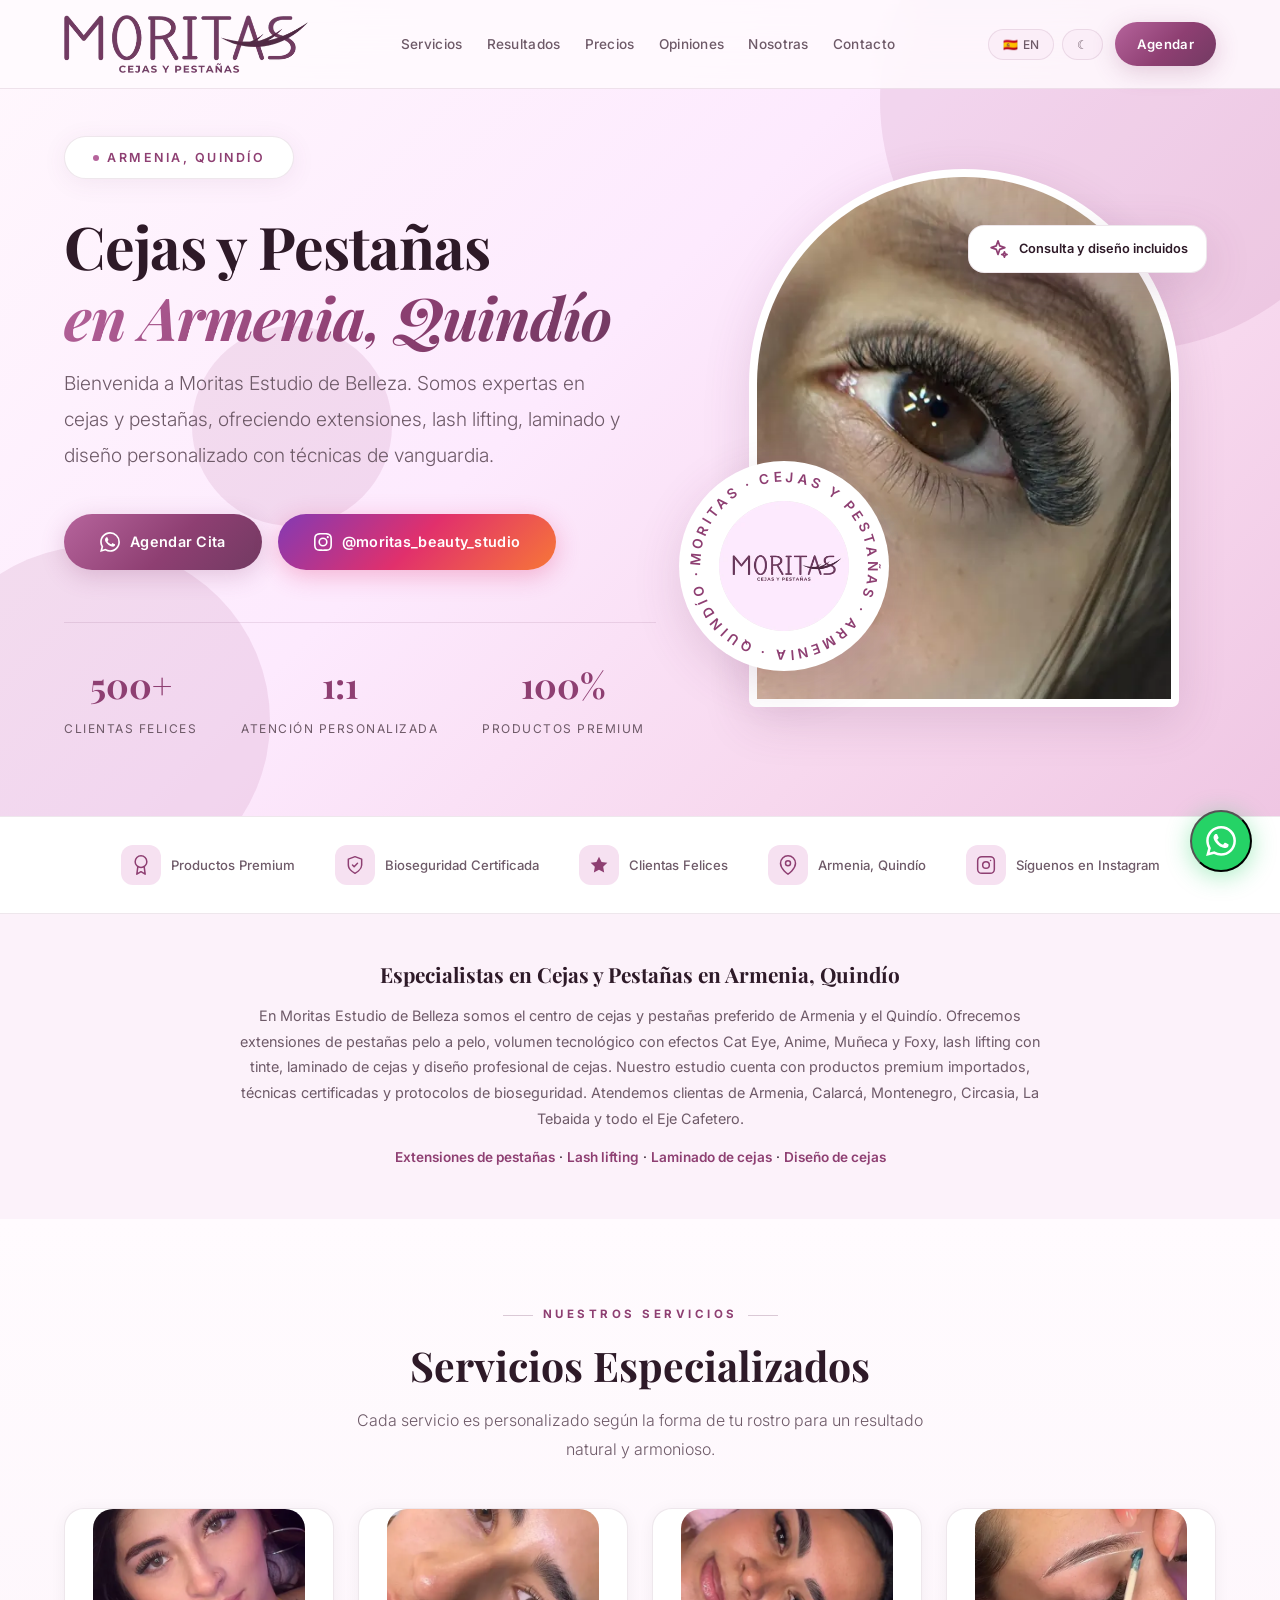
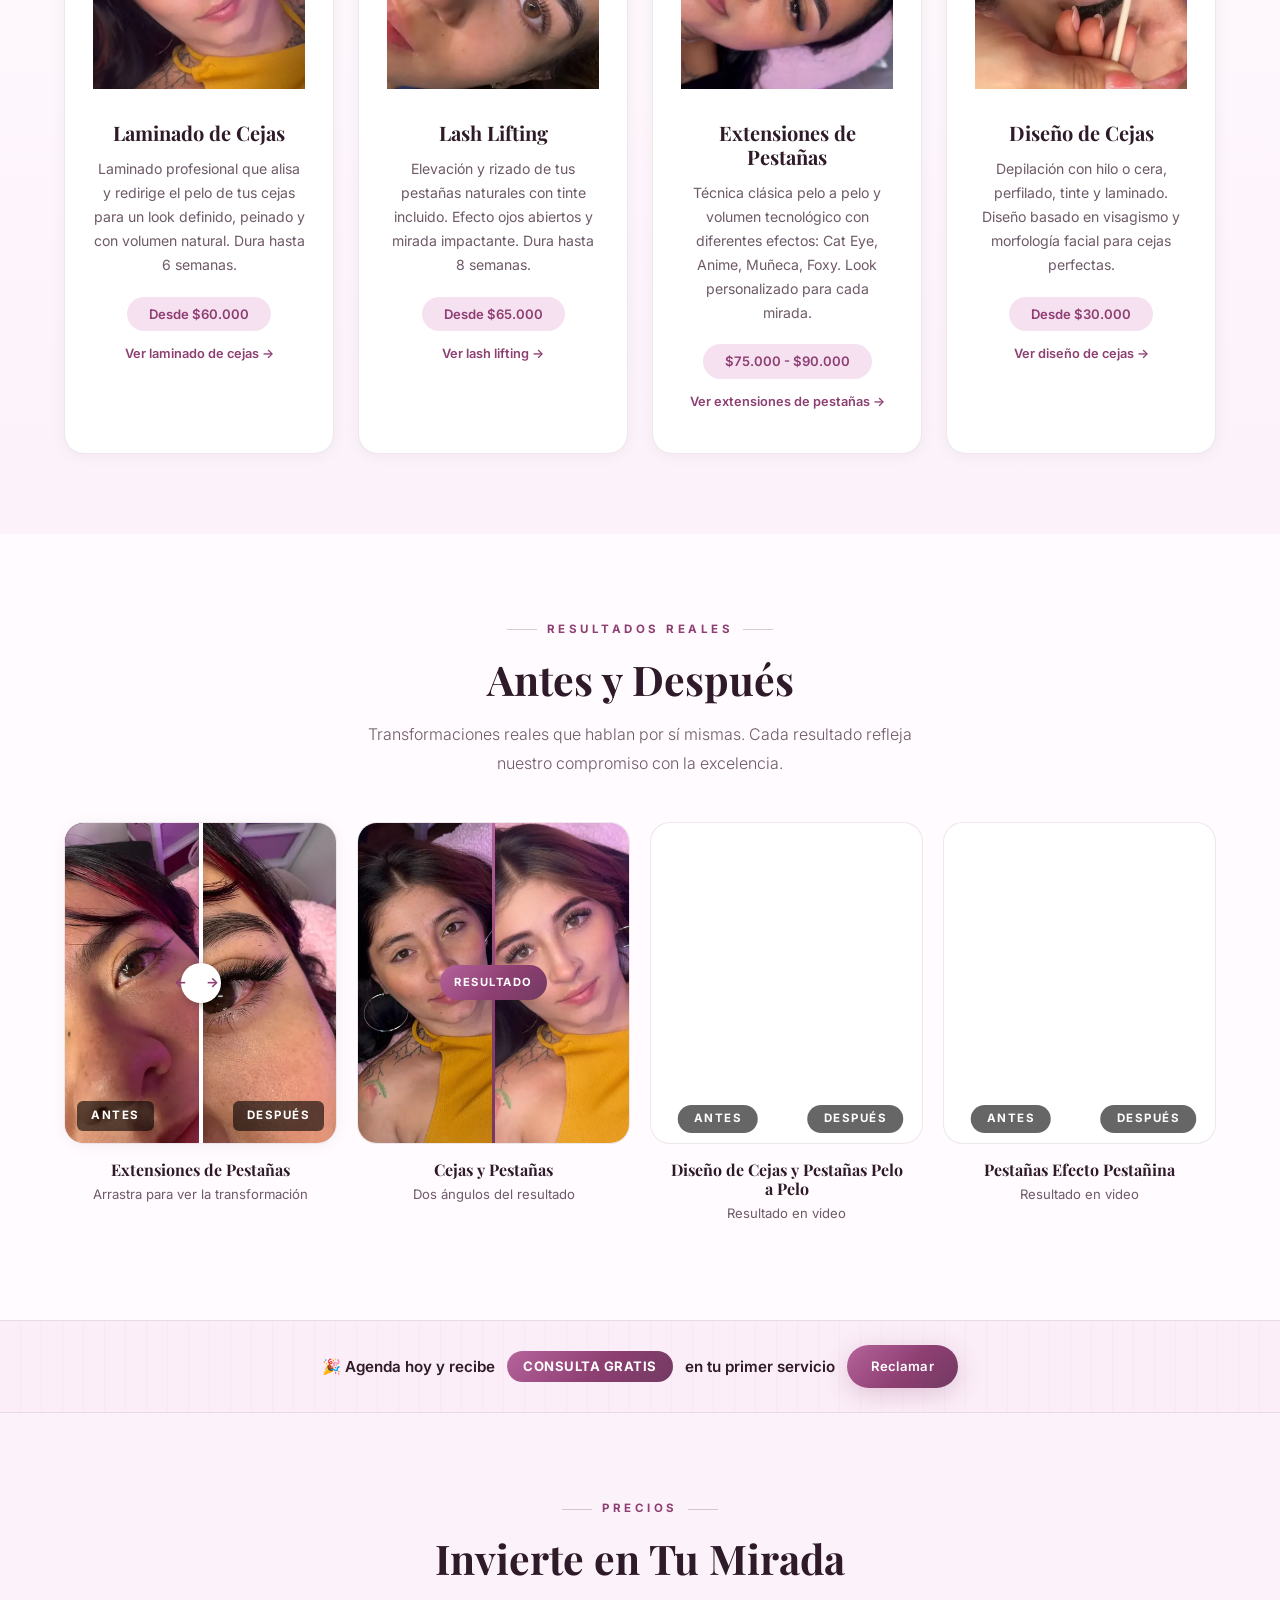
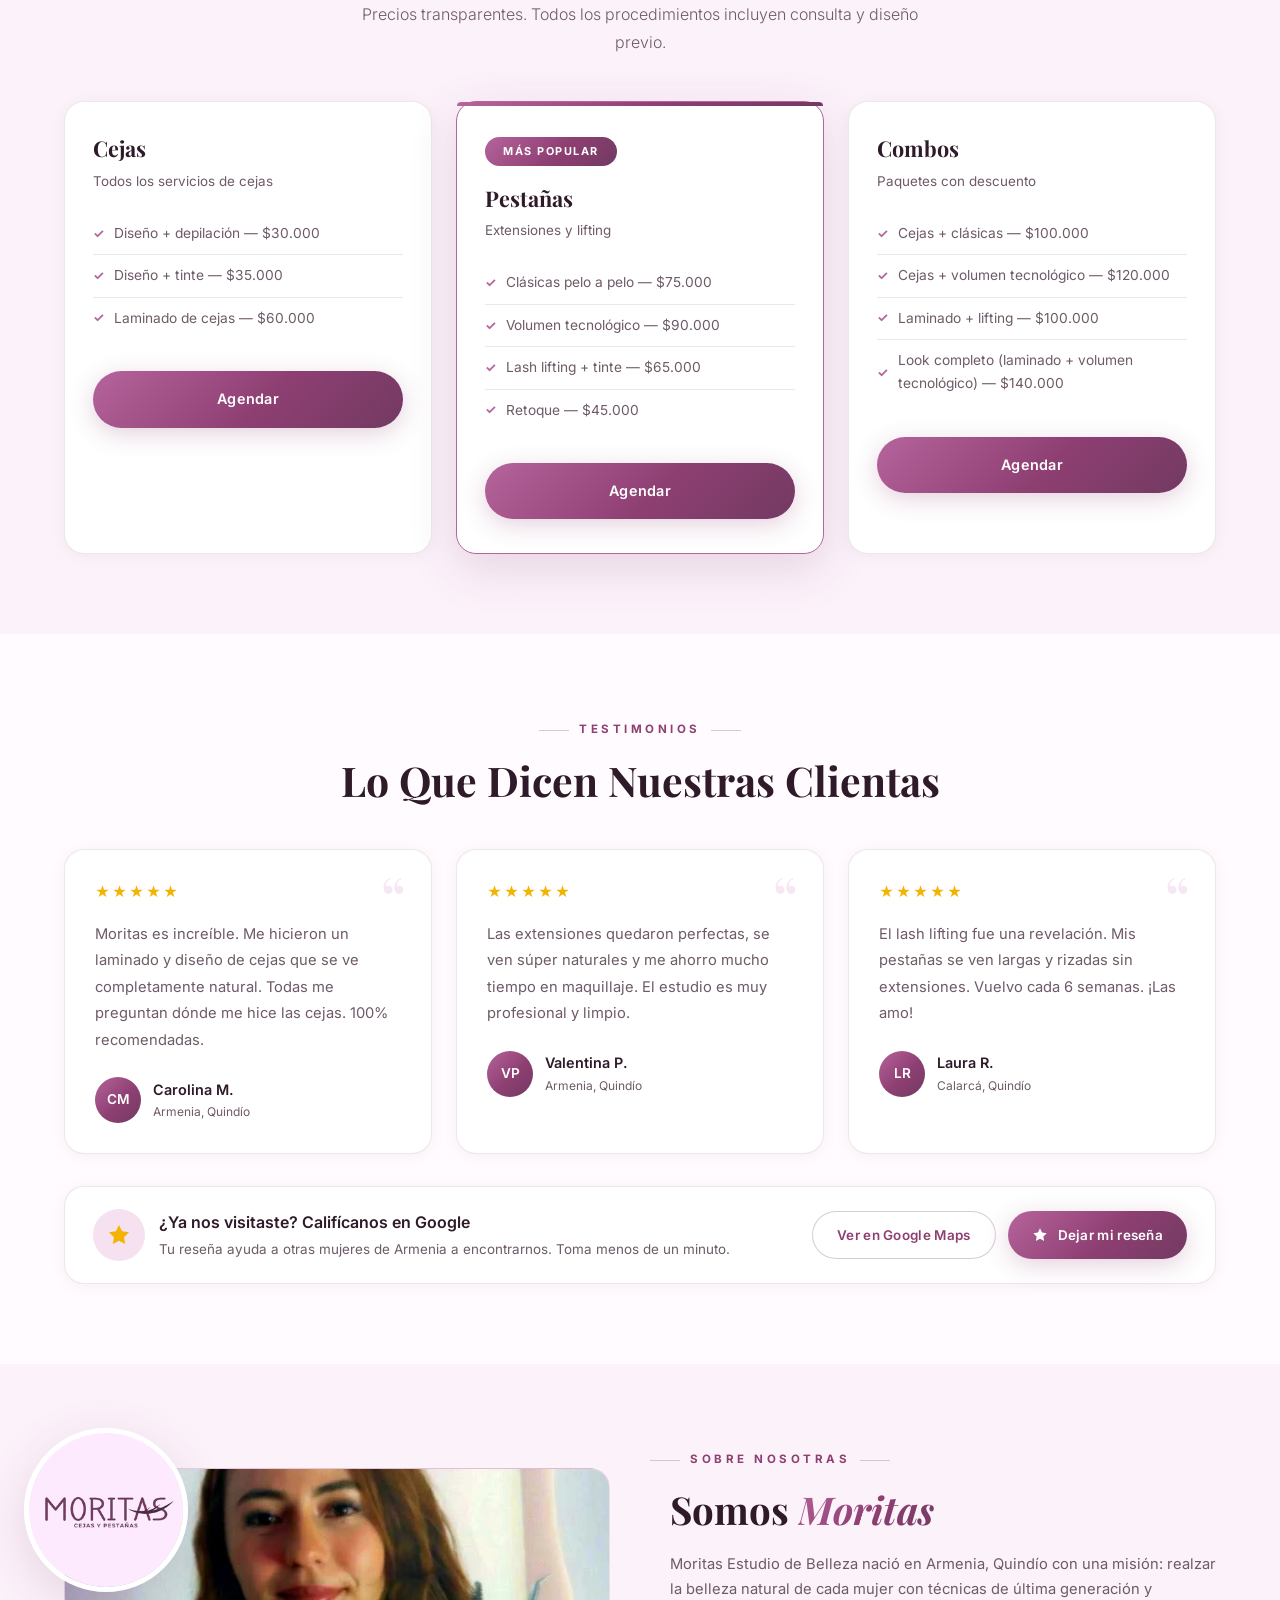
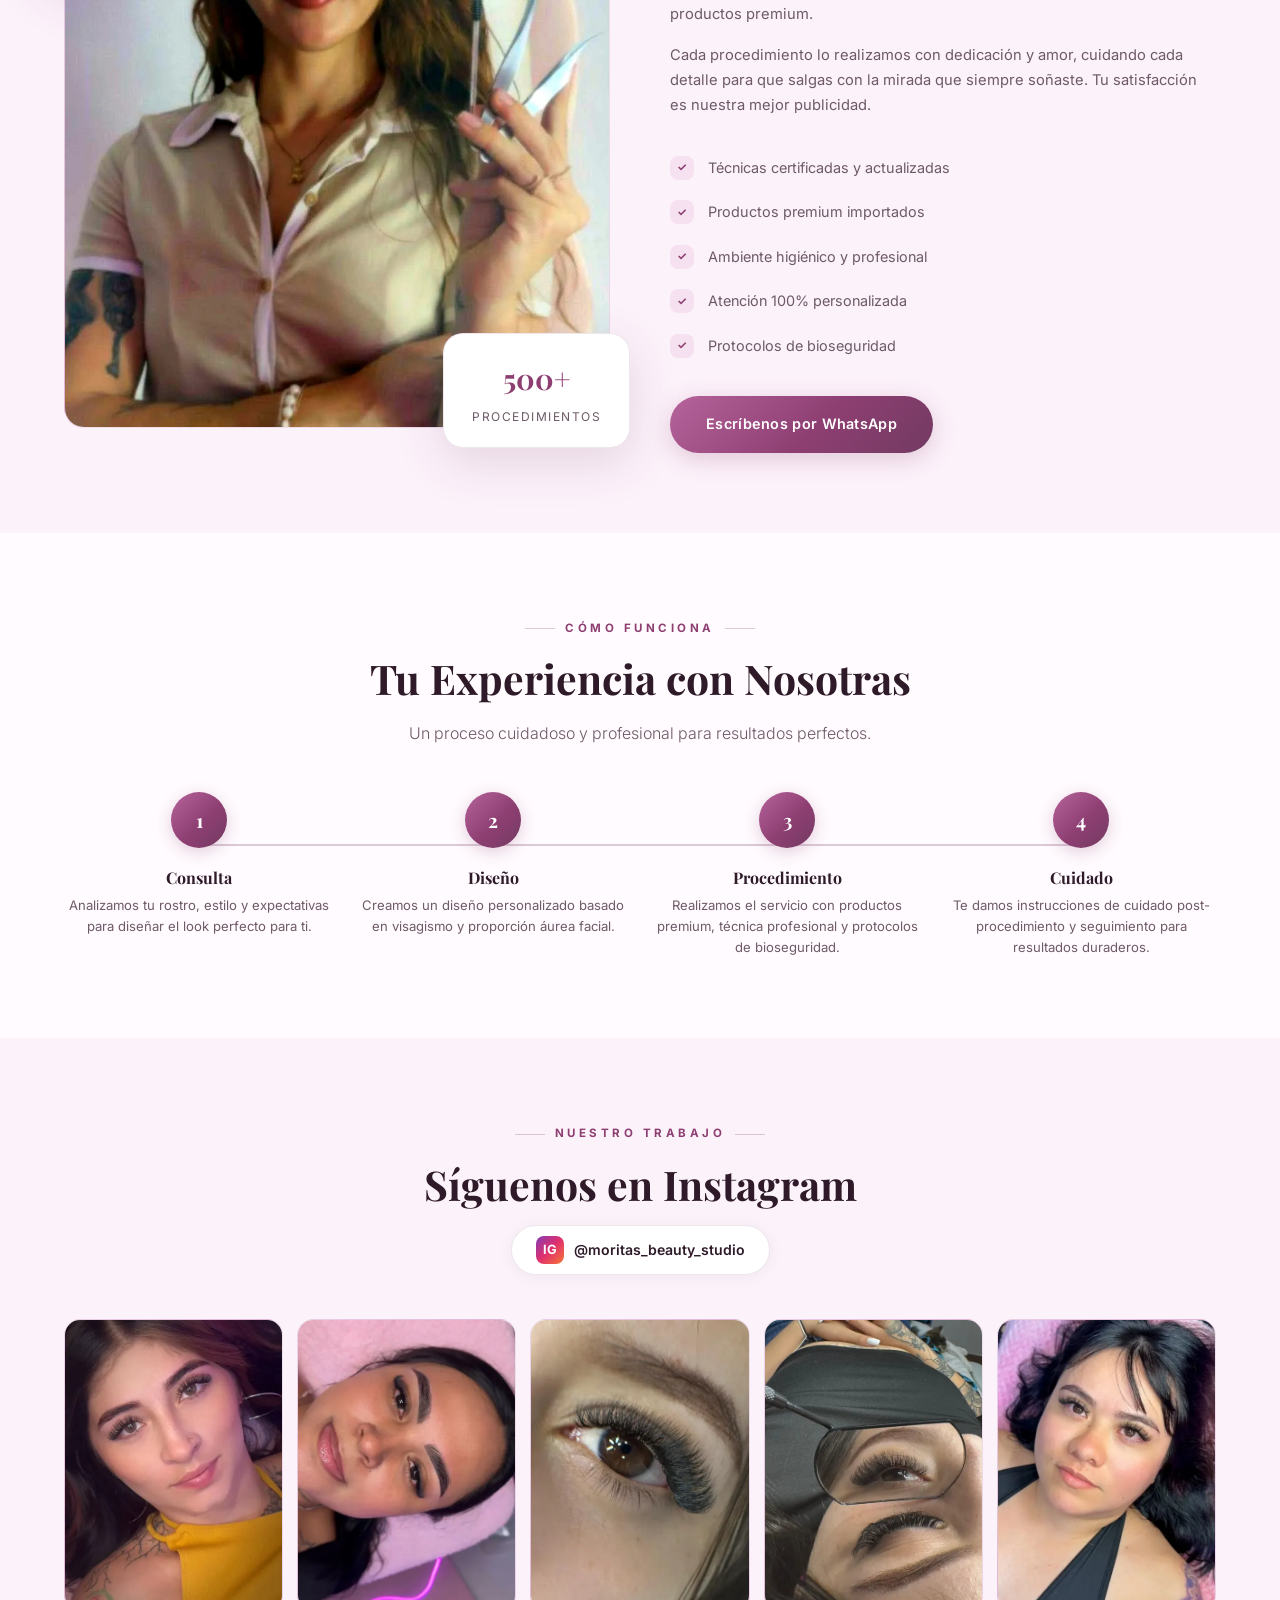
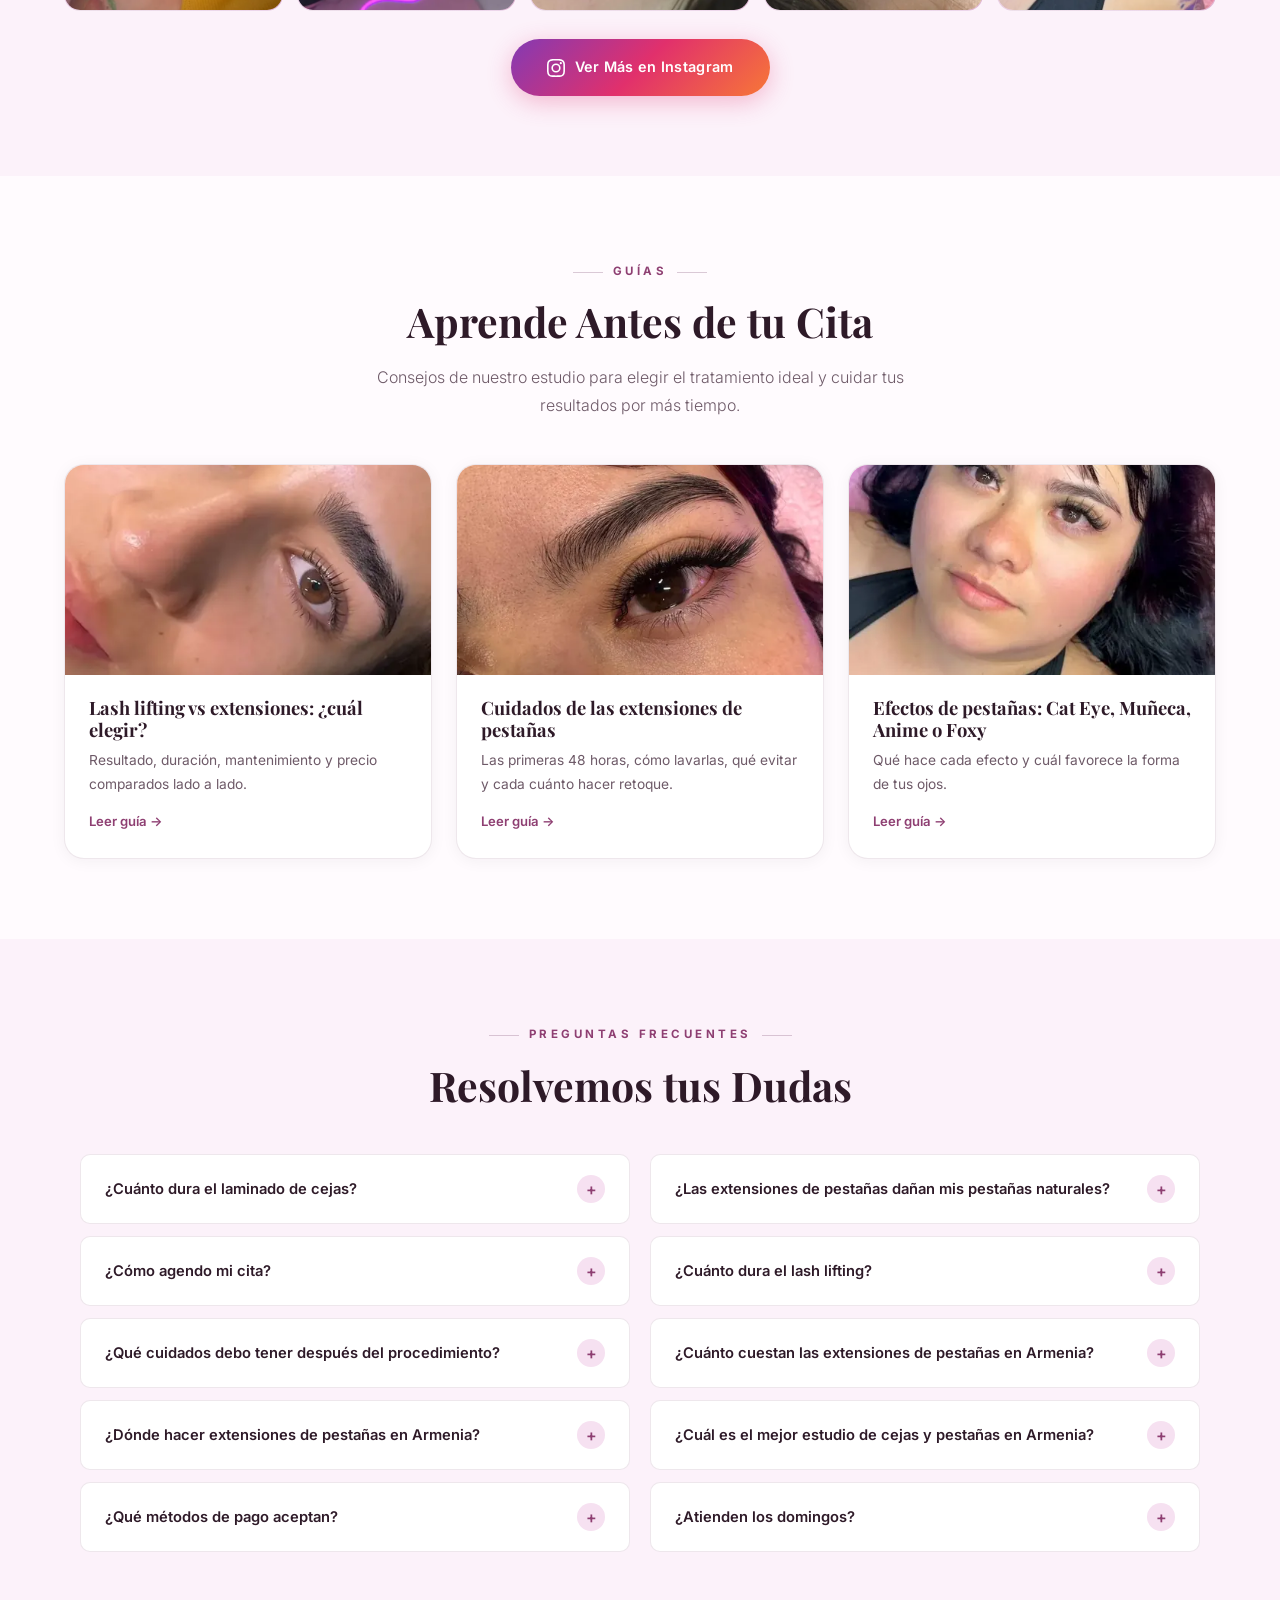
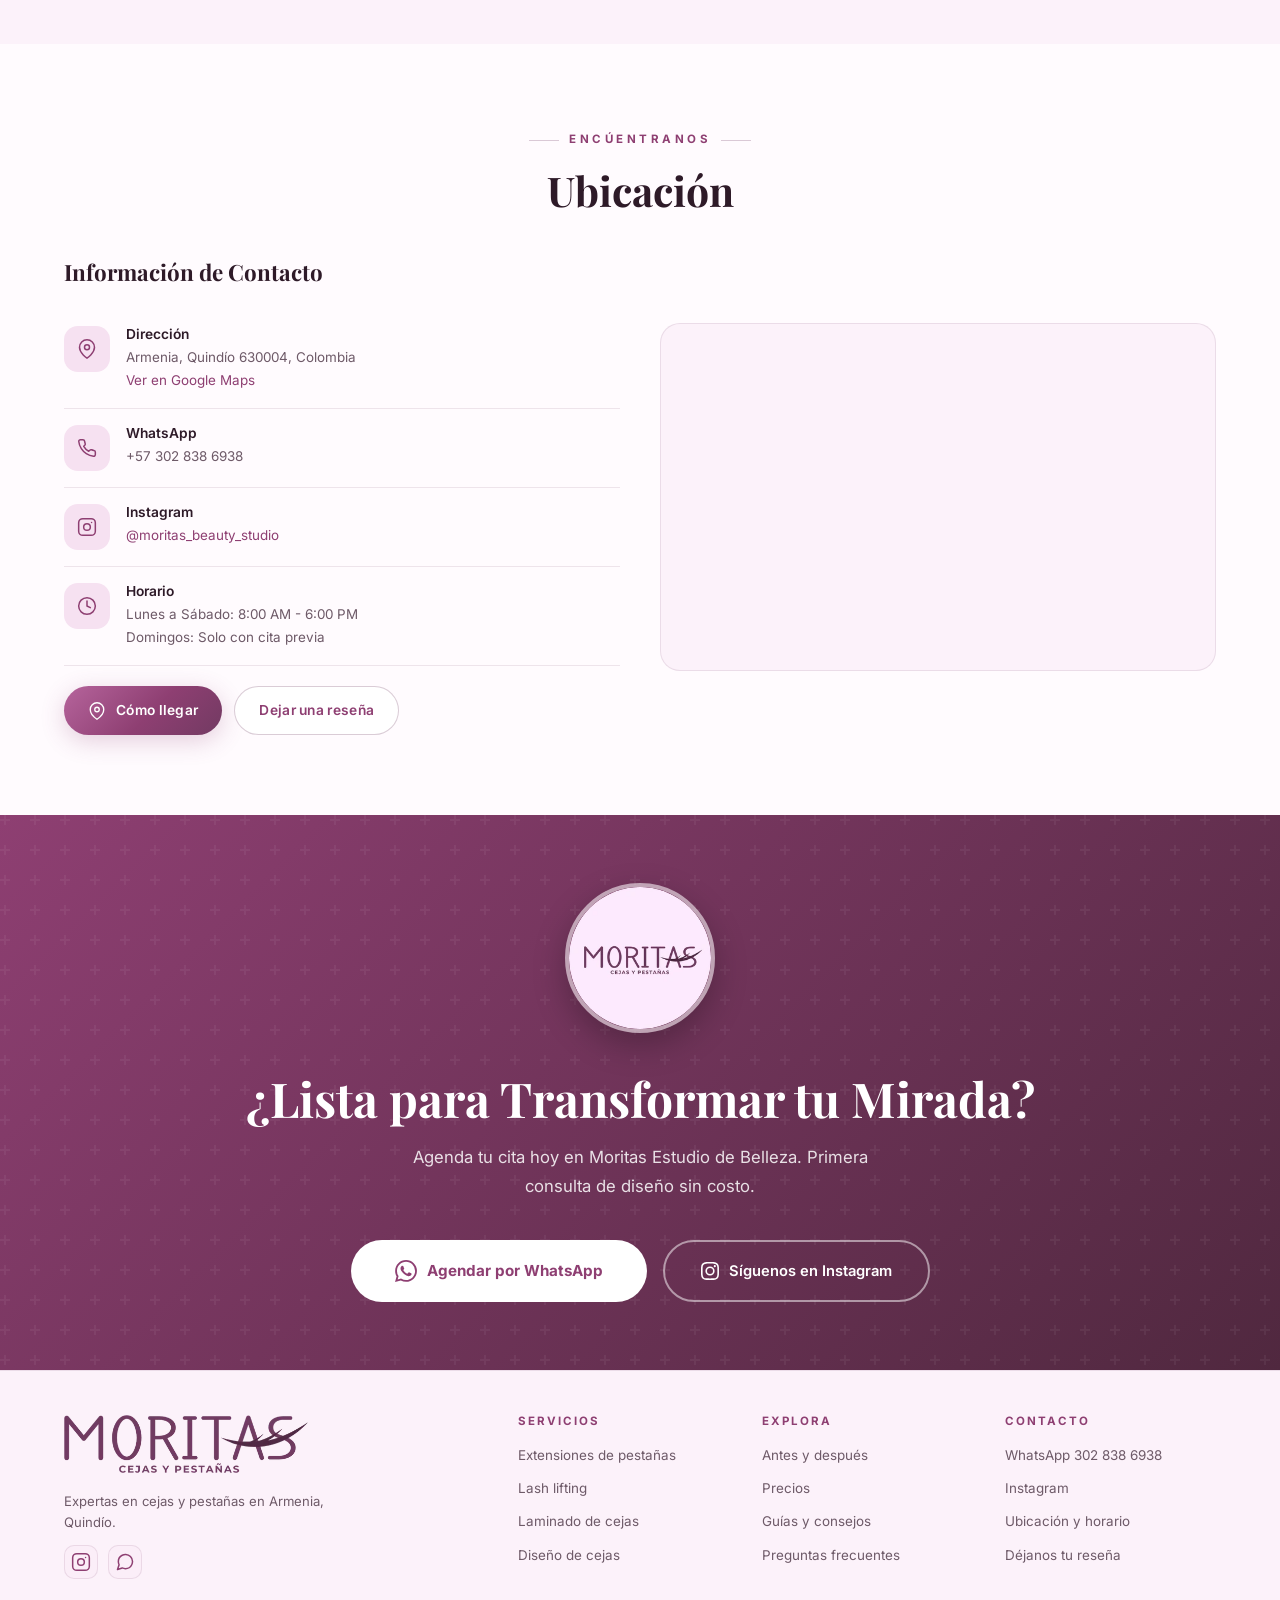
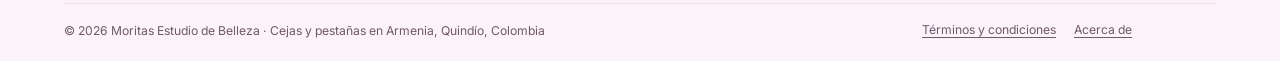
==== commit b5d532ea: "Connect site to the real Google Business Profile - Review buttons open the listing's review form dir" ====
--- a/index.html
+++ b/index.html
@@ -11,8 +11,8 @@
     <meta name="robots" content="index, follow, max-snippet:-1, max-image-preview:large, max-video-preview:-1">
     <meta name="geo.region" content="CO-QUI">
     <meta name="geo.placename" content="Armenia, Quindio">
-    <meta name="geo.position" content="4.5339;-75.6811">
-    <meta name="ICBM" content="4.5339, -75.6811">
+    <meta name="geo.position" content="4.5379549;-75.6683433">
+    <meta name="ICBM" content="4.5379549, -75.6683433">
     <meta name="language" content="Spanish">
     <meta name="revisit-after" content="7 days">
     <meta name="rating" content="general">
@@ -51,6 +51,7 @@
         "alternateName": ["Moritas Cejas y Pestañas", "Moritas Beauty Studio"],
         "description": "Especialistas en extensiones de pestanas, lash lifting, laminado y diseno de cejas en Armenia, Quindio. Productos premium y bioseguridad certificada.",
         "url": "https://cejasypestanasarmenia.com/",
+        "hasMap": "https://maps.google.com/?cid=1667554279279600482",
         "telephone": "+573028386938",
         "image": "https://cejasypestanasarmenia.com/images/og-image.jpg",
         "logo": "https://cejasypestanasarmenia.com/images/brand/icon-512.png",
@@ -59,12 +60,12 @@
             "addressLocality": "Armenia",
             "addressRegion": "Quindio",
             "addressCountry": "CO",
-            "postalCode": "630001"
+            "postalCode": "630004"
         },
         "geo": {
             "@type": "GeoCoordinates",
-            "latitude": "4.5339",
-            "longitude": "-75.6811"
+            "latitude": "4.5379549",
+            "longitude": "-75.6683433"
         },
         "areaServed": [
             {"@type": "City", "name": "Armenia", "containedInPlace": {"@type": "AdministrativeArea", "name": "Quindio"}},
@@ -102,7 +103,8 @@
         ],
         "sameAs": [
             "https://www.instagram.com/moritas_beauty_studio",
-            "https://wa.me/573028386938"
+            "https://wa.me/573028386938",
+            "https://maps.google.com/?cid=1667554279279600482"
         ],
         "hasOfferCatalog": {
             "@type": "OfferCatalog",
@@ -159,37 +161,7 @@
                     "price": "90000"
                 }
             ]
-        },
-        "aggregateRating": {
-            "@type": "AggregateRating",
-            "ratingValue": "5.0",
-            "bestRating": "5",
-            "worstRating": "1",
-            "ratingCount": "87"
-        },
-        "review": [
-            {
-                "@type": "Review",
-                "author": {"@type": "Person", "name": "Carolina M."},
-                "reviewRating": {"@type": "Rating", "ratingValue": "5", "bestRating": "5"},
-                "reviewBody": "Moritas es increible. Me hicieron un laminado y diseno de cejas que se ve completamente natural. Todas me preguntan donde me hice las cejas. 100% recomendadas.",
-                "datePublished": "2026-03-15"
-            },
-            {
-                "@type": "Review",
-                "author": {"@type": "Person", "name": "Valentina P."},
-                "reviewRating": {"@type": "Rating", "ratingValue": "5", "bestRating": "5"},
-                "reviewBody": "Las extensiones quedaron perfectas, se ven super naturales y me ahorro mucho tiempo en maquillaje. El estudio es muy profesional y limpio.",
-                "datePublished": "2026-03-02"
-            },
-            {
-                "@type": "Review",
-                "author": {"@type": "Person", "name": "Laura R."},
-                "reviewRating": {"@type": "Rating", "ratingValue": "5", "bestRating": "5"},
-                "reviewBody": "El lash lifting fue una revelacion. Mis pestanas se ven largas y rizadas sin extensiones. Vuelvo cada 6 semanas. Las amo!",
-                "datePublished": "2026-02-20"
-            }
-        ]
+        }
     }
     </script>
 
@@ -260,7 +232,7 @@
                 "name": "Cual es el mejor estudio de cejas y pestanas en Armenia?",
                 "acceptedAnswer": {
                     "@type": "Answer",
-                    "text": "Moritas Estudio de Belleza es reconocido como el mejor centro de cejas y pestanas en Armenia, Quindio, con calificacion de 5 estrellas en Google y mas de 500 procedimientos realizados. Atendemos clientas de Armenia, Calarca, Montenegro, Circasia, La Tebaida y todo el Eje Cafetero."
+                    "text": "Moritas Estudio de Belleza es reconocido como el mejor centro de cejas y pestanas en Armenia, Quindio, con mas de 500 procedimientos realizados. Atendemos clientas de Armenia, Calarca, Montenegro, Circasia, La Tebaida y todo el Eje Cafetero."
                 }
             },
             {
@@ -1702,6 +1674,15 @@
             border-radius: var(--radius); padding: 22px 28px; box-shadow: var(--shadow-card);
         }
         .gr-score { display: flex; align-items: center; gap: 14px; }
+        .gr-icon {
+            width: 52px; height: 52px; border-radius: 50%; flex-shrink: 0; background: var(--accent-light);
+            color: var(--star); display: flex; align-items: center; justify-content: center;
+        }
+        .gr-icon .icon { width: 24px; height: 24px; }
+        .gr-title { font-weight: 600; font-size: 1rem; color: var(--text-primary); margin-bottom: 2px; }
+        .location-actions { display: flex; gap: 12px; flex-wrap: wrap; margin-top: 20px; }
+        .location-actions .btn { padding: 12px 24px; font-size: 0.86rem; }
+        .location-actions .icon { width: 18px; height: 18px; }
         .gr-number { font-family: var(--font-heading); font-size: 2.4rem; font-weight: 700; color: var(--text-primary); line-height: 1; }
         .gr-stars { color: var(--star); letter-spacing: 2px; font-size: 1rem; }
         .gr-label { font-size: 0.84rem; color: var(--text-secondary); }
@@ -1785,7 +1766,9 @@
             .pricing-card { padding: 26px 20px; }
             .testimonial-card { padding: 24px; }
             .google-reviews { padding: 18px; flex-direction: column; align-items: stretch; }
-            .gr-actions .btn { flex: 1; justify-content: center; }
+            .gr-actions { flex-direction: column; }
+            .gr-actions .btn { width: 100%; justify-content: center; }
+            .location-actions .btn { flex: 1; justify-content: center; }
             .ba-slider-container img, .ba-slider-after, .ba-showcase-item img, .ba-video-item video { height: 300px; }
             .footer-grid { grid-template-columns: 1fr 1fr; gap: 22px 16px; }
             .footer-brand { grid-column: 1 / -1; }
@@ -1894,8 +1877,8 @@
                         <div class="stat-label" data-es="Clientas Felices" data-en="Happy Clients">Clientas Felices</div>
                     </div>
                     <div class="stat">
-                        <div class="stat-number">5.0</div>
-                        <div class="stat-label" data-es="Calificaci&oacute;n" data-en="Rating">Calificaci&oacute;n</div>
+                        <div class="stat-number">1:1</div>
+                        <div class="stat-label" data-es="Atenci&oacute;n Personalizada" data-en="Personal Attention">Atenci&oacute;n Personalizada</div>
                     </div>
                     <div class="stat">
                         <div class="stat-number">100%</div>
@@ -1933,7 +1916,7 @@
                 </a>
                 <a href="#testimonios" class="trust-item">
                     <div class="trust-icon"><svg class="icon icon-fill" aria-hidden="true"><use href="#i-star"/></svg></div>
-                    <span data-es="5 Estrellas Google" data-en="5 Stars Google">5 Estrellas Google</span>
+                    <span data-es="Clientas Felices" data-en="Happy Clients">Clientas Felices</span>
                 </a>
                 <a href="#ubicacion" class="trust-item">
                     <div class="trust-icon"><svg class="icon" aria-hidden="true"><use href="#i-pin"/></svg></div>
@@ -2191,15 +2174,15 @@
             </div>
             <div class="google-reviews animate-on-scroll">
                 <div class="gr-score">
-                    <div class="gr-number">5.0</div>
+                    <div class="gr-icon"><svg class="icon icon-fill" aria-hidden="true"><use href="#i-star"/></svg></div>
                     <div>
-                        <div class="gr-stars" aria-label="5 de 5 estrellas">&#9733;&#9733;&#9733;&#9733;&#9733;</div>
-                        <div class="gr-label" data-es="Calificaci&oacute;n de nuestras clientas en &lt;strong&gt;Google&lt;/strong&gt;" data-en="Our clients' rating on &lt;strong&gt;Google&lt;/strong&gt;">Calificaci&oacute;n de nuestras clientas en <strong>Google</strong></div>
+                        <div class="gr-title" data-es="&iquest;Ya nos visitaste? Calif&iacute;canos en Google" data-en="Already visited us? Rate us on Google">&iquest;Ya nos visitaste? Calif&iacute;canos en Google</div>
+                        <div class="gr-label" data-es="Tu rese&ntilde;a ayuda a otras mujeres de Armenia a encontrarnos. Toma menos de un minuto." data-en="Your review helps other women in Armenia find us. It takes less than a minute.">Tu rese&ntilde;a ayuda a otras mujeres de Armenia a encontrarnos. Toma menos de un minuto.</div>
                     </div>
                 </div>
                 <div class="gr-actions">
-                    <a href="https://www.google.com/maps/search/?api=1&amp;query=Moritas%20Cejas%20y%20Pesta%C3%B1as%20Armenia%20Quind%C3%ADo" class="btn btn-secondary" target="_blank" rel="noopener noreferrer" data-es="Ver rese&ntilde;as" data-en="See reviews">Ver rese&ntilde;as</a>
-                    <a href="https://www.google.com/maps/search/?api=1&amp;query=Moritas%20Cejas%20y%20Pesta%C3%B1as%20Armenia%20Quind%C3%ADo" class="btn btn-primary" target="_blank" rel="noopener noreferrer"><svg class="icon icon-fill" aria-hidden="true"><use href="#i-star"/></svg><span data-es="D&eacute;janos tu rese&ntilde;a" data-en="Leave us a review">D&eacute;janos tu rese&ntilde;a</span></a>
+                    <a href="https://www.google.com/maps/search/?api=1&amp;query=Moritas%20Estudio%20de%20Belleza&amp;query_place_id=ChIJT-CHQ1f1OI4RYqMkLMhXJBc" class="btn btn-secondary" target="_blank" rel="noopener noreferrer" data-es="Ver en Google Maps" data-en="View on Google Maps">Ver en Google Maps</a>
+                    <a href="https://search.google.com/local/writereview?placeid=ChIJT-CHQ1f1OI4RYqMkLMhXJBc" class="btn btn-primary" target="_blank" rel="noopener noreferrer"><svg class="icon icon-fill" aria-hidden="true"><use href="#i-star"/></svg><span data-es="Dejar mi rese&ntilde;a" data-en="Leave my review">Dejar mi rese&ntilde;a</span></a>
                 </div>
             </div>
         </div>
@@ -2428,7 +2411,7 @@
                         <span class="faq-icon">+</span>
                     </button>
                     <div class="faq-answer">
-                        <p data-es="Moritas Estudio de Belleza es reconocido como el mejor centro de cejas y pesta&ntilde;as en Armenia, Quind&iacute;o, con calificaci&oacute;n de 5 estrellas en Google y m&aacute;s de 500 procedimientos realizados. Atendemos clientas de Armenia, Calarc&aacute;, Montenegro, Circasia, La Tebaida y todo el Eje Cafetero." data-en="Moritas Beauty Studio is recognized as the best brow and lash center in Armenia, Quind&iacute;o, with a 5-star Google rating and over 500 procedures performed. We serve clients from Armenia, Calarc&aacute;, Montenegro, Circasia, La Tebaida and the entire Coffee Region.">Moritas Estudio de Belleza es reconocido como el mejor centro de cejas y pesta&ntilde;as en Armenia, Quind&iacute;o, con calificaci&oacute;n de 5 estrellas en Google y m&aacute;s de 500 procedimientos realizados. Atendemos clientas de Armenia, Calarc&aacute;, Montenegro, Circasia, La Tebaida y todo el Eje Cafetero.</p>
+                        <p data-es="Moritas Estudio de Belleza es reconocido como el mejor centro de cejas y pesta&ntilde;as en Armenia, Quind&iacute;o, con m&aacute;s de 500 procedimientos realizados. Atendemos clientas de Armenia, Calarc&aacute;, Montenegro, Circasia, La Tebaida y todo el Eje Cafetero." data-en="Moritas Beauty Studio is recognized as the best brow and lash center in Armenia, Quind&iacute;o, with over 500 procedures performed. We serve clients from Armenia, Calarc&aacute;, Montenegro, Circasia, La Tebaida and the entire Coffee Region.">Moritas Estudio de Belleza es reconocido como el mejor centro de cejas y pesta&ntilde;as en Armenia, Quind&iacute;o, con m&aacute;s de 500 procedimientos realizados. Atendemos clientas de Armenia, Calarc&aacute;, Montenegro, Circasia, La Tebaida y todo el Eje Cafetero.</p>
                     </div>
                 </div>
                 <div class="faq-item animate-on-scroll">
@@ -2467,7 +2450,8 @@
                         <div class="location-icon"><svg class="icon" aria-hidden="true"><use href="#i-pin"/></svg></div>
                         <div>
                             <h4 data-es="Direcci&oacute;n" data-en="Address">Direcci&oacute;n</h4>
-                            <p data-es="Armenia, Quind&iacute;o, Colombia" data-en="Armenia, Quind&iacute;o, Colombia">Armenia, Quind&iacute;o, Colombia</p>
+                            <p>Armenia, Quind&iacute;o 630004, Colombia</p>
+                            <p><a href="https://www.google.com/maps/search/?api=1&amp;query=Moritas%20Estudio%20de%20Belleza&amp;query_place_id=ChIJT-CHQ1f1OI4RYqMkLMhXJBc" target="_blank" rel="noopener noreferrer" style="color:var(--text-accent)" data-es="Ver en Google Maps" data-en="View on Google Maps">Ver en Google Maps</a></p>
                         </div>
                     </div>
                     <div class="location-detail">
@@ -2492,9 +2476,13 @@
                             <p data-es="Domingos: Solo con cita previa" data-en="Sundays: By appointment only">Domingos: Solo con cita previa</p>
                         </div>
                     </div>
+                    <div class="location-actions">
+                        <a href="https://www.google.com/maps/dir/?api=1&amp;destination=Moritas%20Estudio%20de%20Belleza&amp;destination_place_id=ChIJT-CHQ1f1OI4RYqMkLMhXJBc" class="btn btn-primary" target="_blank" rel="noopener noreferrer"><svg class="icon" aria-hidden="true"><use href="#i-pin"/></svg><span data-es="C&oacute;mo llegar" data-en="Get directions">C&oacute;mo llegar</span></a>
+                        <a href="https://search.google.com/local/writereview?placeid=ChIJT-CHQ1f1OI4RYqMkLMhXJBc" class="btn btn-secondary" target="_blank" rel="noopener noreferrer" data-es="Dejar una rese&ntilde;a" data-en="Leave a review">Dejar una rese&ntilde;a</a>
+                    </div>
                 </div>
                 <div class="location-map">
-                    <iframe src="https://www.google.com/maps/embed?pb=!1m18!1m12!1m3!1d63663.94942!2d-75.72!3d4.534!2m3!1f0!2f0!3f0!3m2!1i1024!2i768!4f13.1!3m3!1m2!1s0x8e38f5d3bae0b6e5%3A0x3e4c24c7c3a9a082!2sArmenia%2C%20Quind%C3%ADo%2C%20Colombia!5e0!3m2!1ses!2sco!4v1700000000000!5m2!1ses!2sco" allowfullscreen="" loading="lazy" referrerpolicy="no-referrer-when-downgrade" title="Moritas Estudio de Belleza - Armenia, Quindio"></iframe>
+                    <iframe src="https://maps.google.com/maps?q=Moritas%20Estudio%20de%20Belleza%2C%20Armenia%2C%20Quind%C3%ADo&amp;ll=4.5379549,-75.6683433&amp;z=16&amp;hl=es&amp;output=embed" allowfullscreen="" loading="lazy" referrerpolicy="no-referrer-when-downgrade" title="Ubicaci&oacute;n de Moritas Estudio de Belleza en Google Maps"></iframe>
                 </div>
             </div>
         </div>
@@ -2556,7 +2544,7 @@
                         <li><a href="https://wa.me/573028386938" target="_blank" rel="noopener noreferrer">WhatsApp 302 838 6938</a></li>
                         <li><a href="https://www.instagram.com/moritas_beauty_studio" target="_blank" rel="noopener noreferrer">Instagram</a></li>
                         <li><a href="#ubicacion" data-es="Ubicaci&oacute;n y horario" data-en="Location &amp; hours">Ubicaci&oacute;n y horario</a></li>
-                        <li><a href="https://www.google.com/maps/search/?api=1&amp;query=Moritas%20Cejas%20y%20Pesta%C3%B1as%20Armenia%20Quind%C3%ADo" target="_blank" rel="noopener noreferrer" data-es="D&eacute;janos tu rese&ntilde;a" data-en="Leave a review">D&eacute;janos tu rese&ntilde;a</a></li>
+                        <li><a href="https://search.google.com/local/writereview?placeid=ChIJT-CHQ1f1OI4RYqMkLMhXJBc" target="_blank" rel="noopener noreferrer" data-es="D&eacute;janos tu rese&ntilde;a" data-en="Leave a review">D&eacute;janos tu rese&ntilde;a</a></li>
                     </ul>
                 </div>
             </div>
